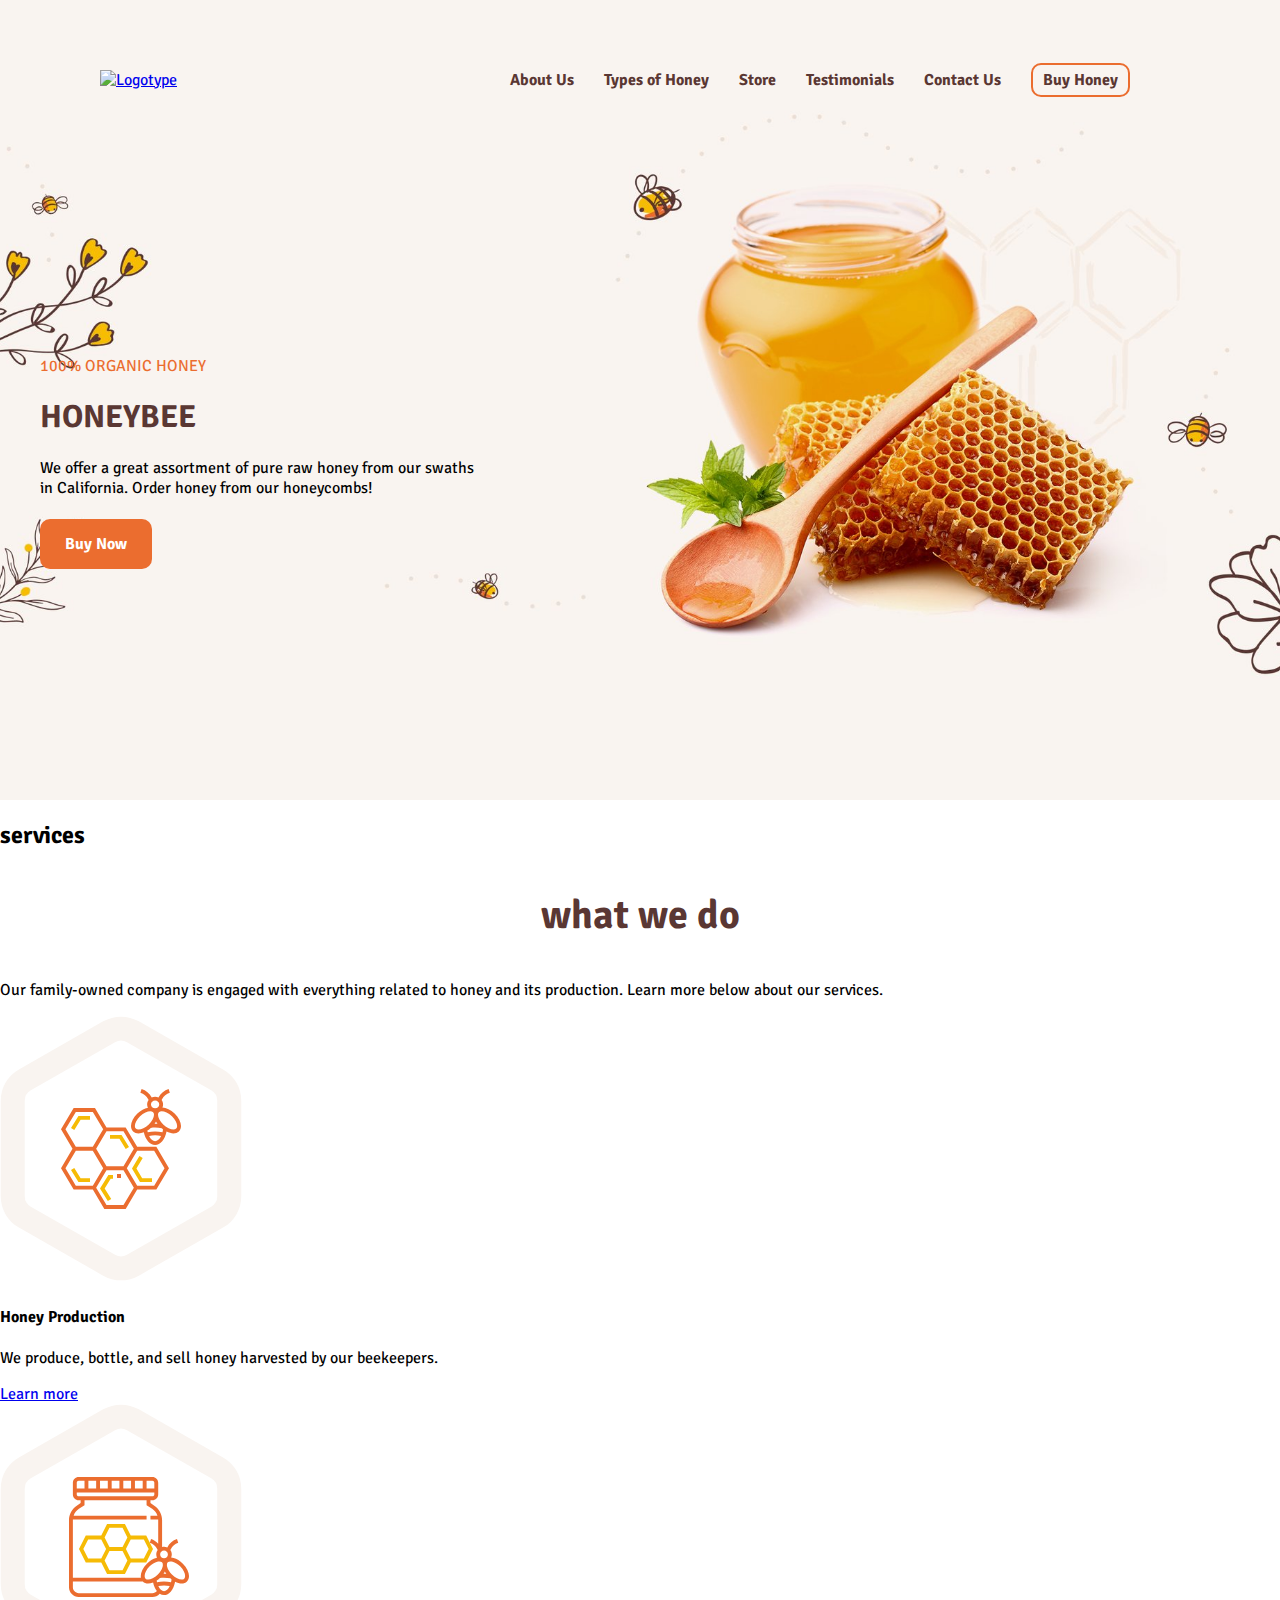
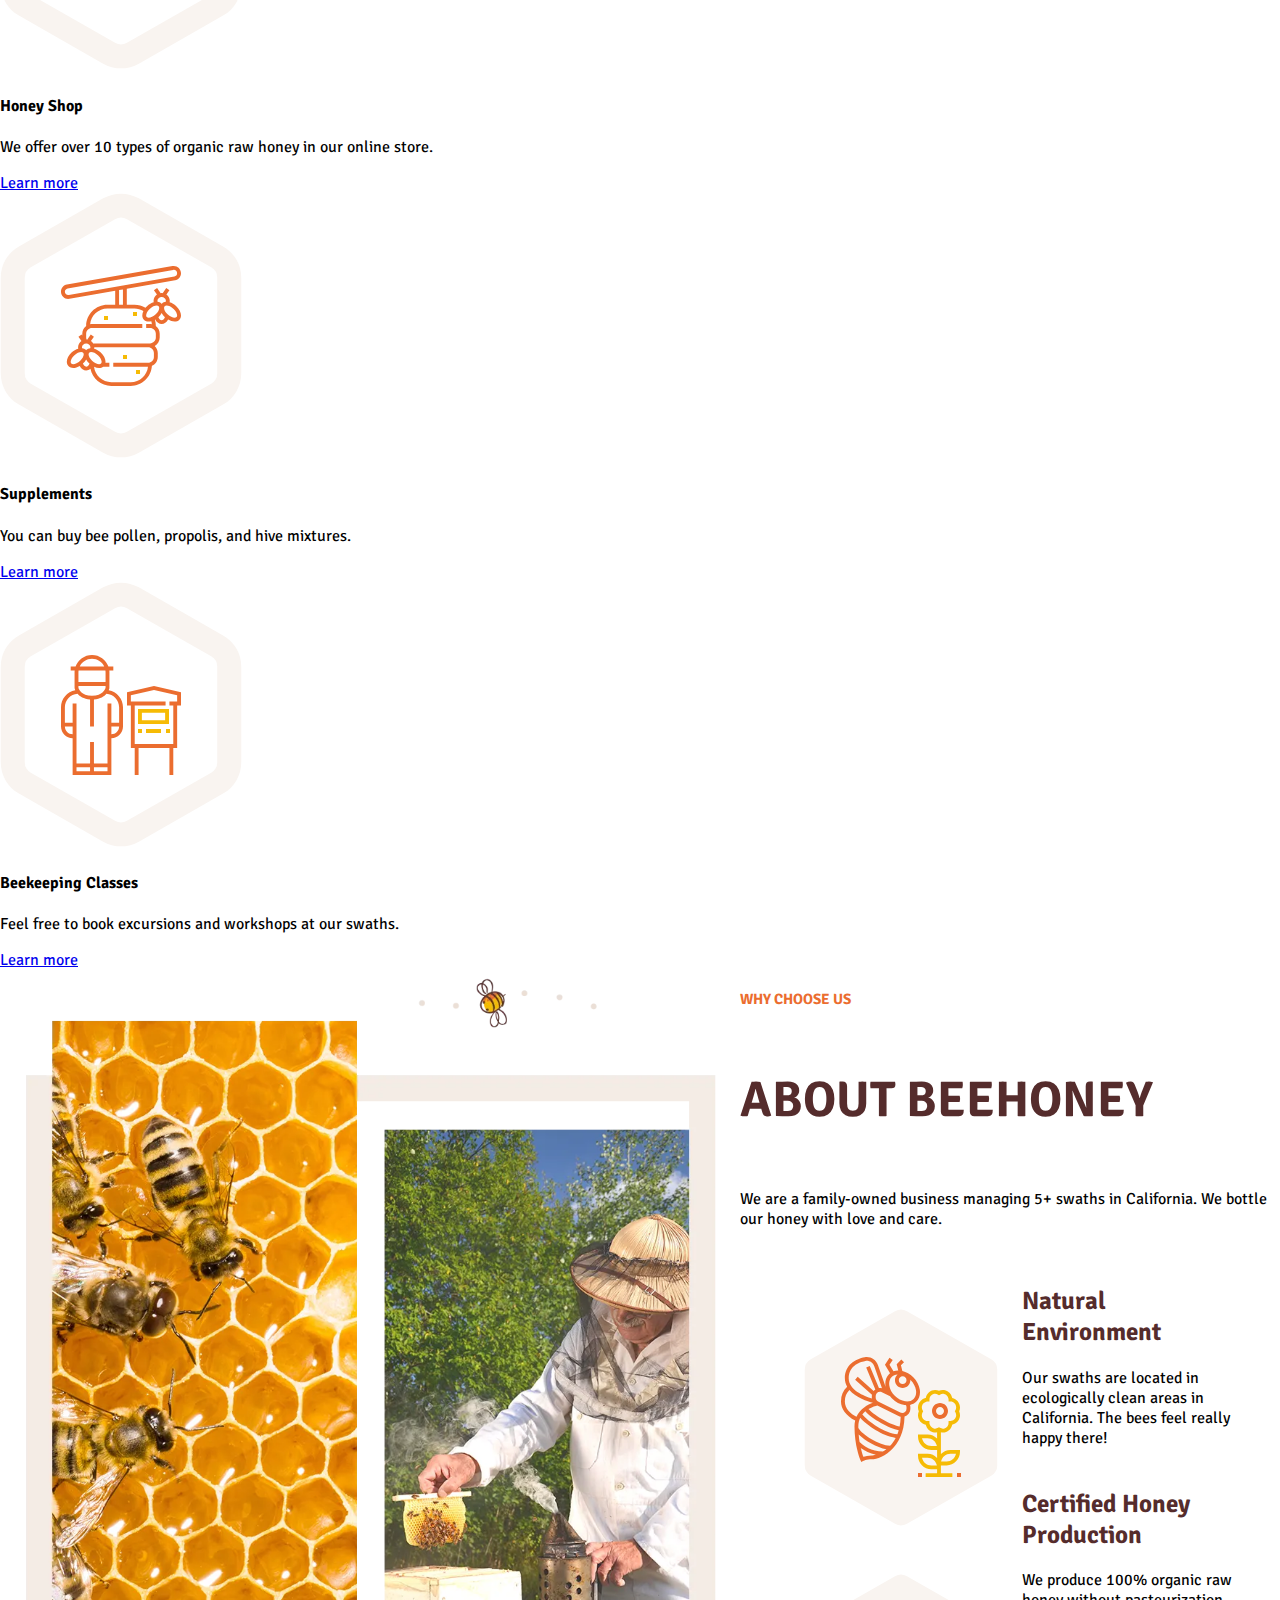
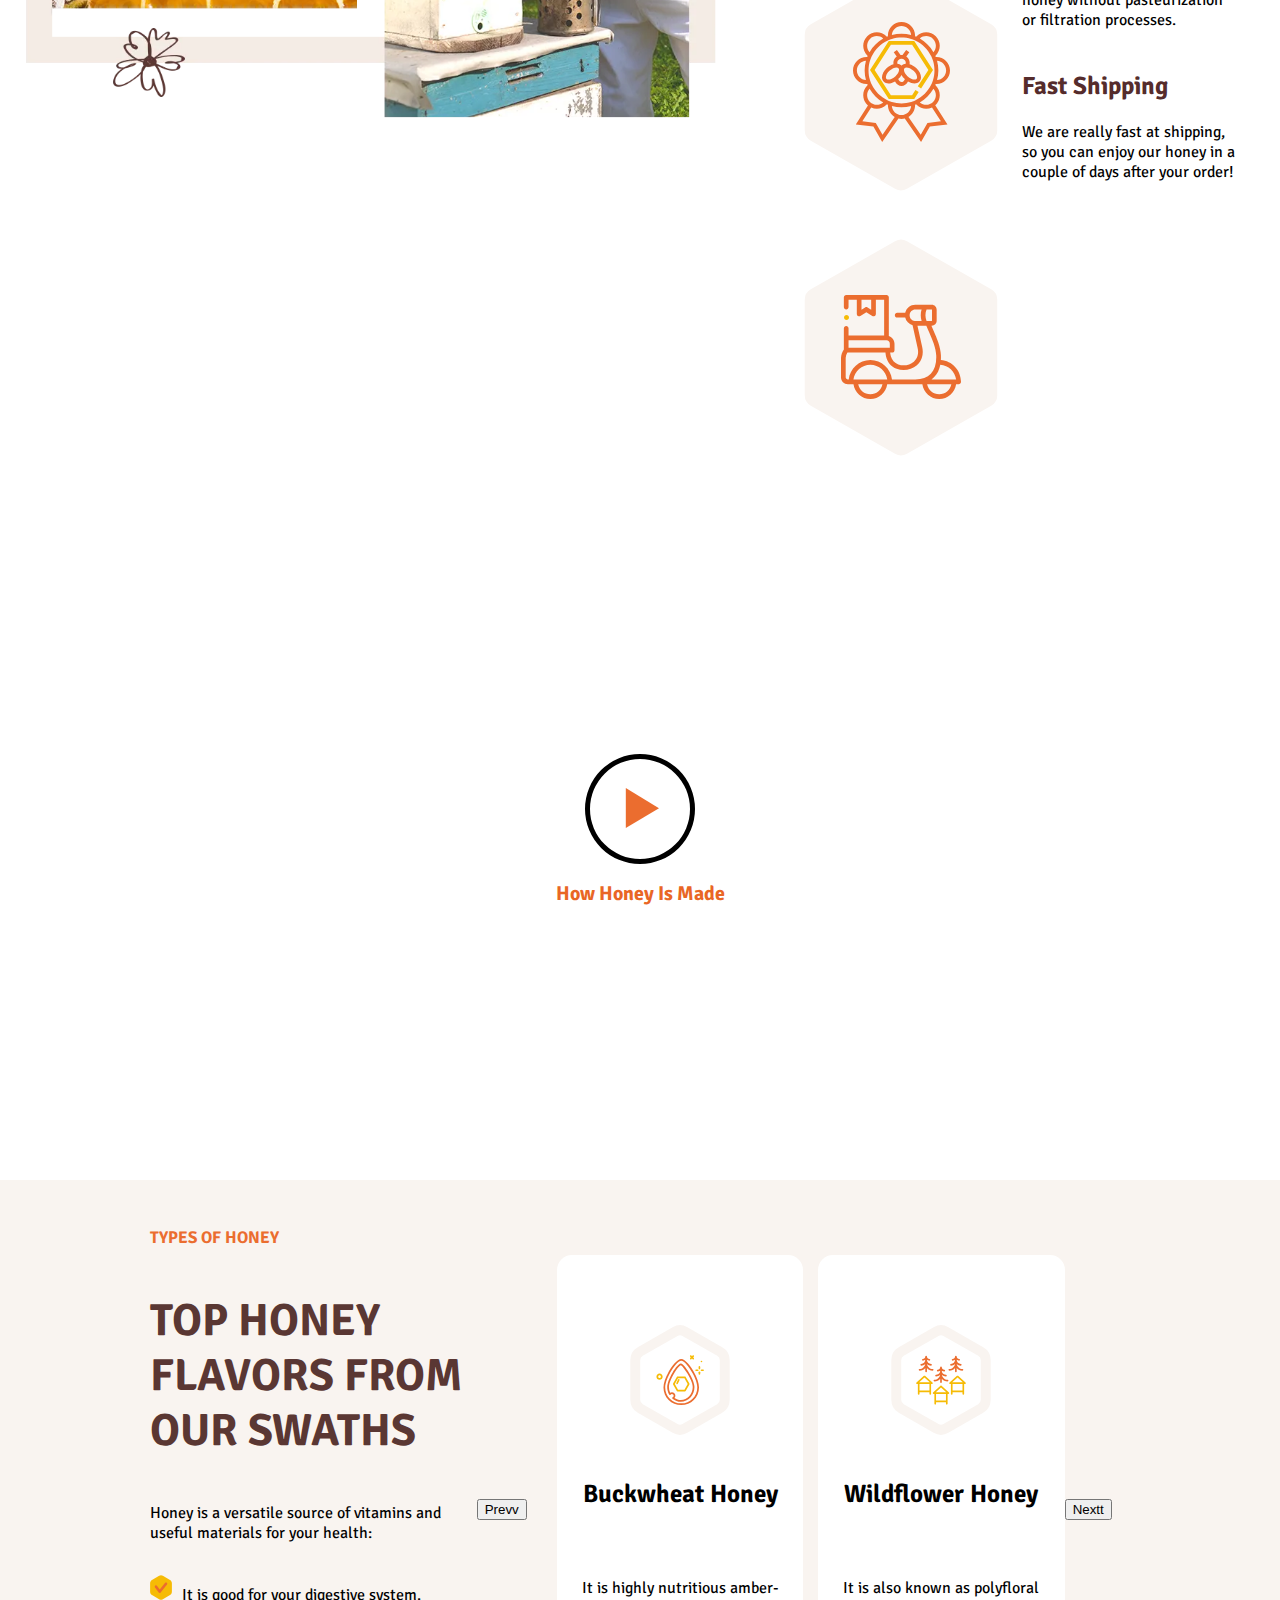
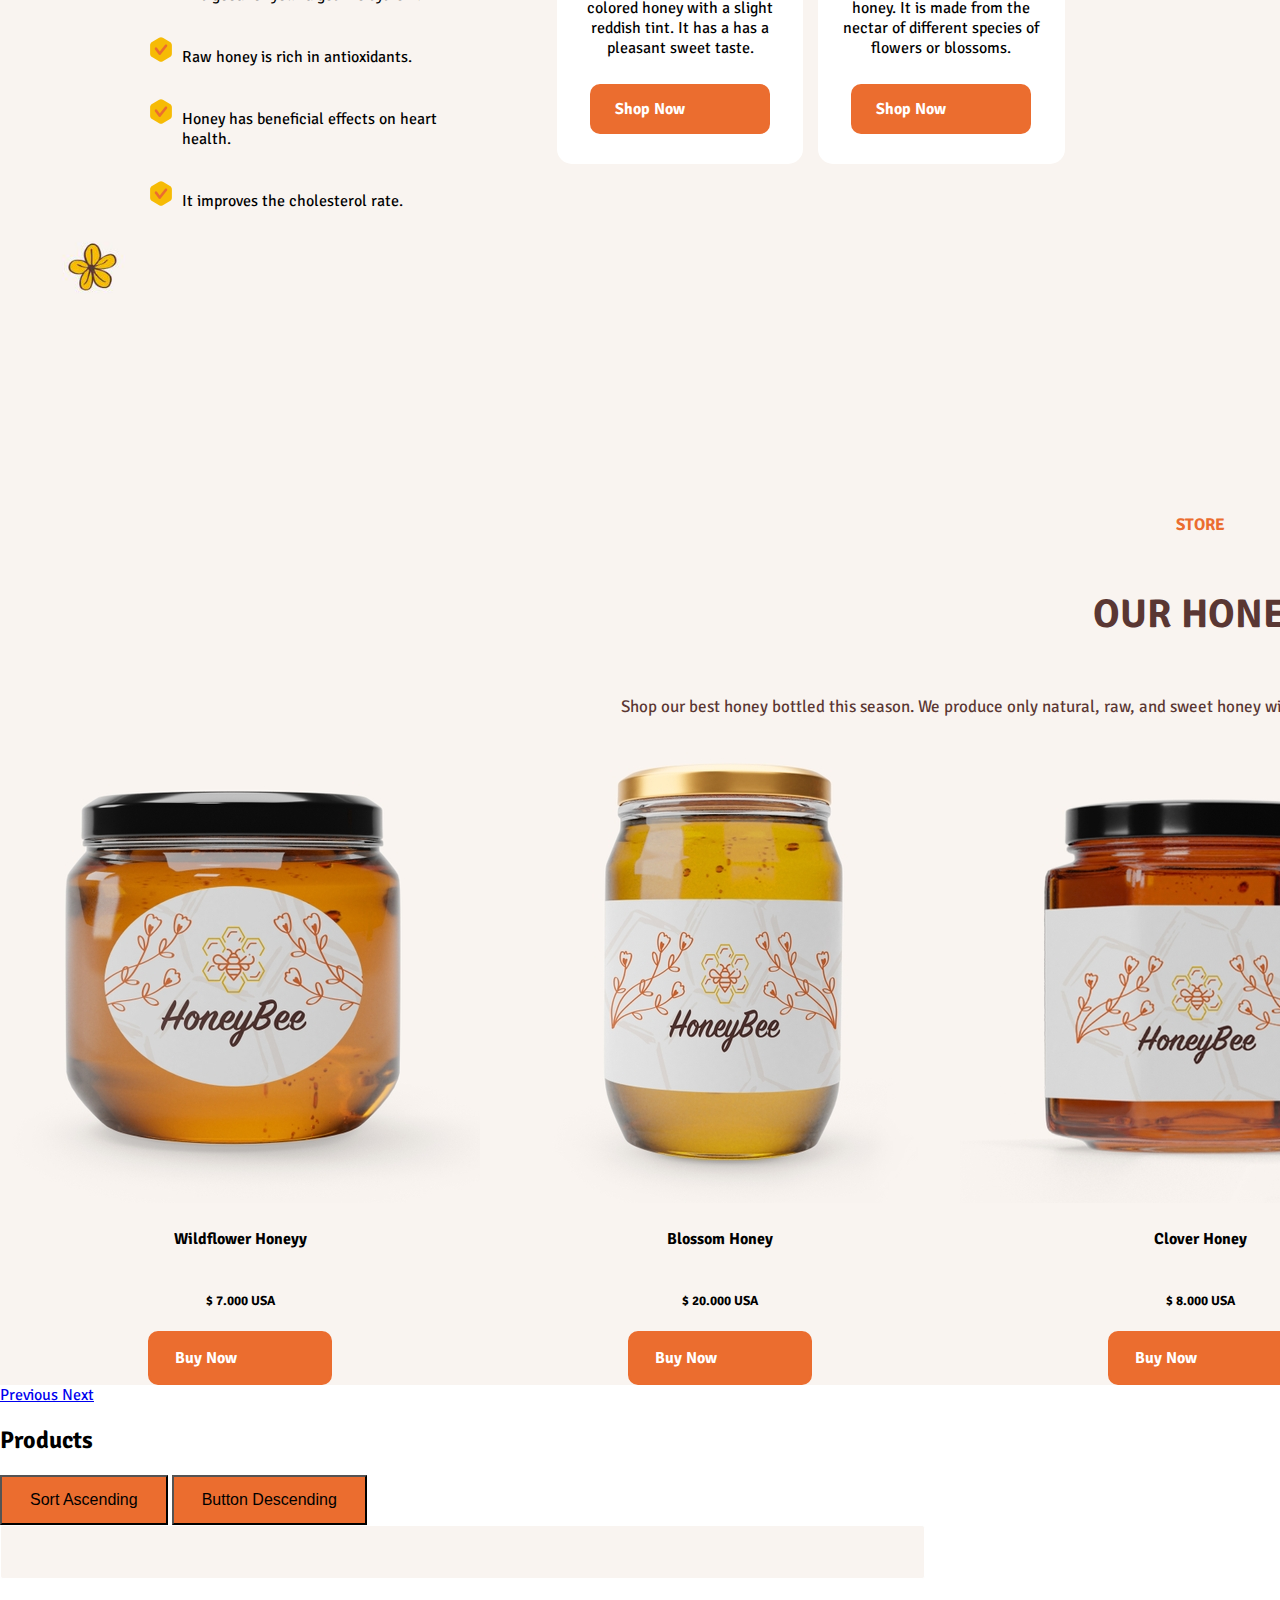
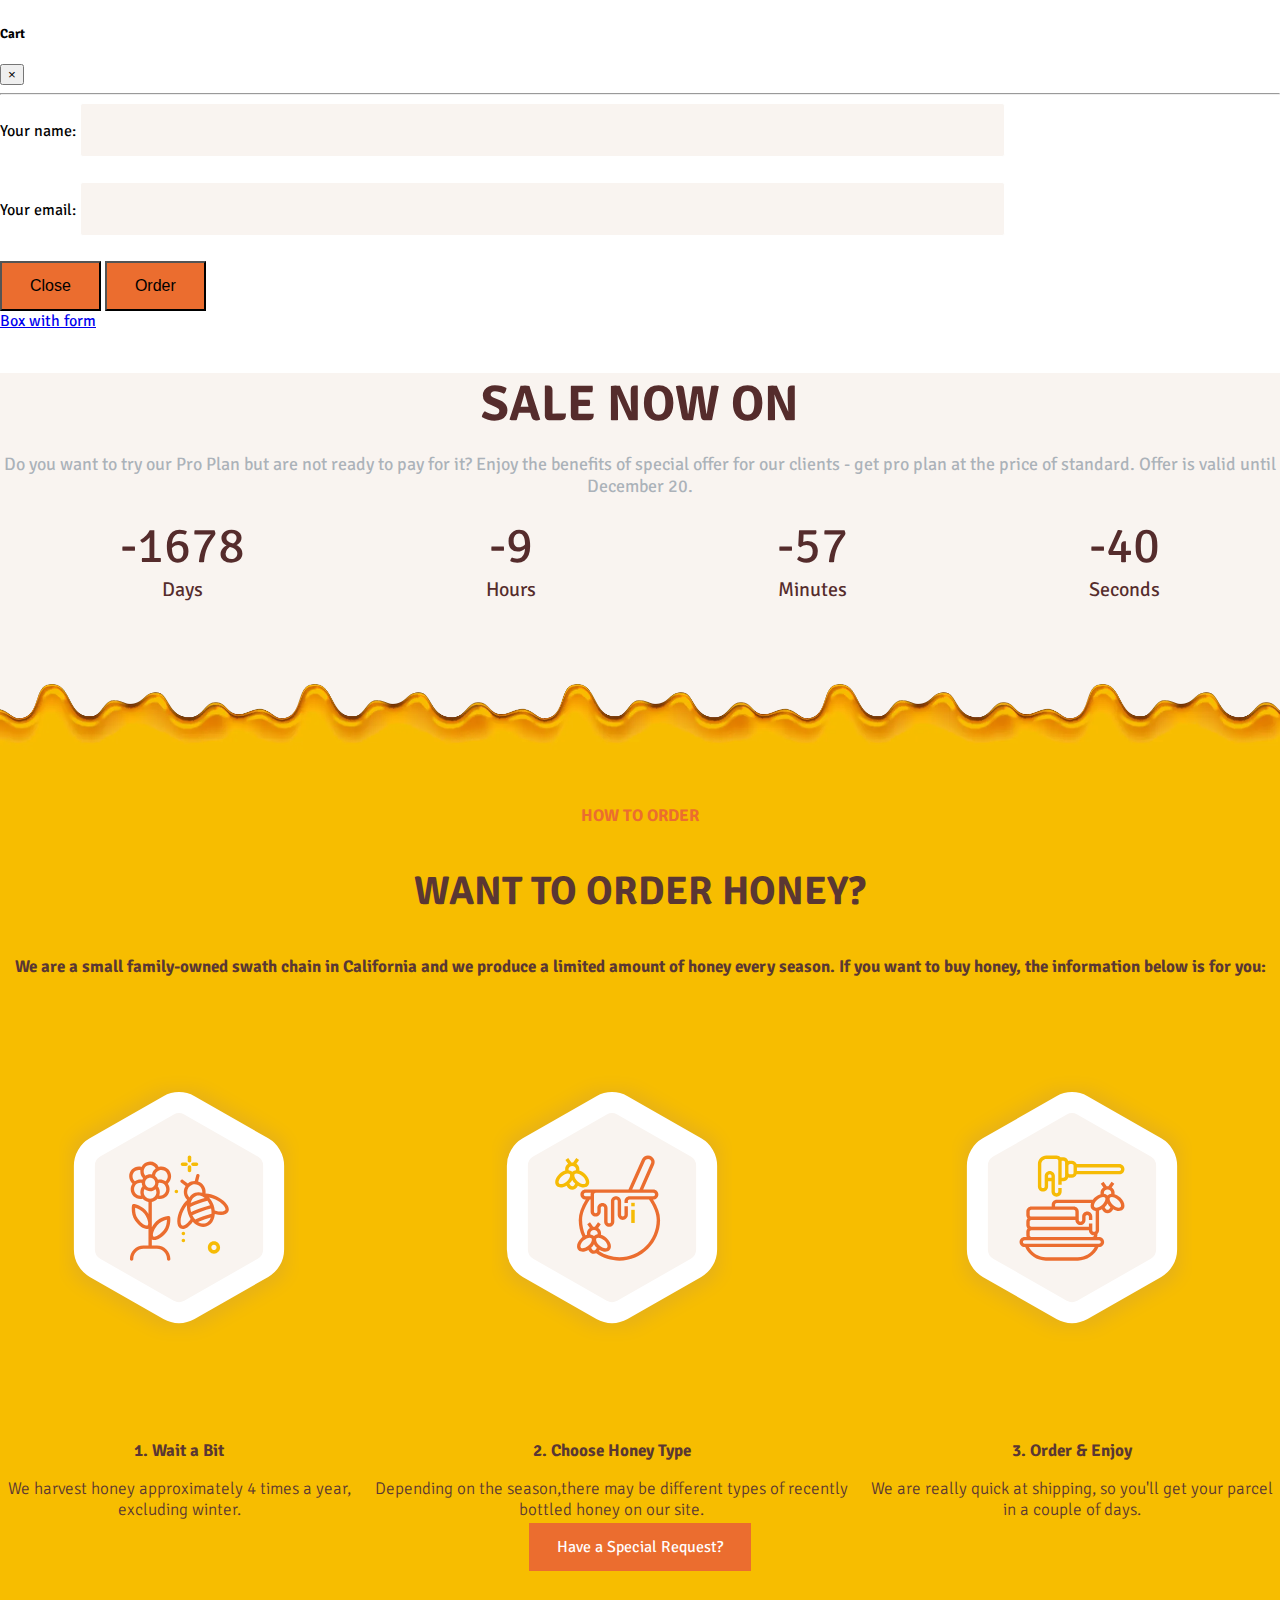
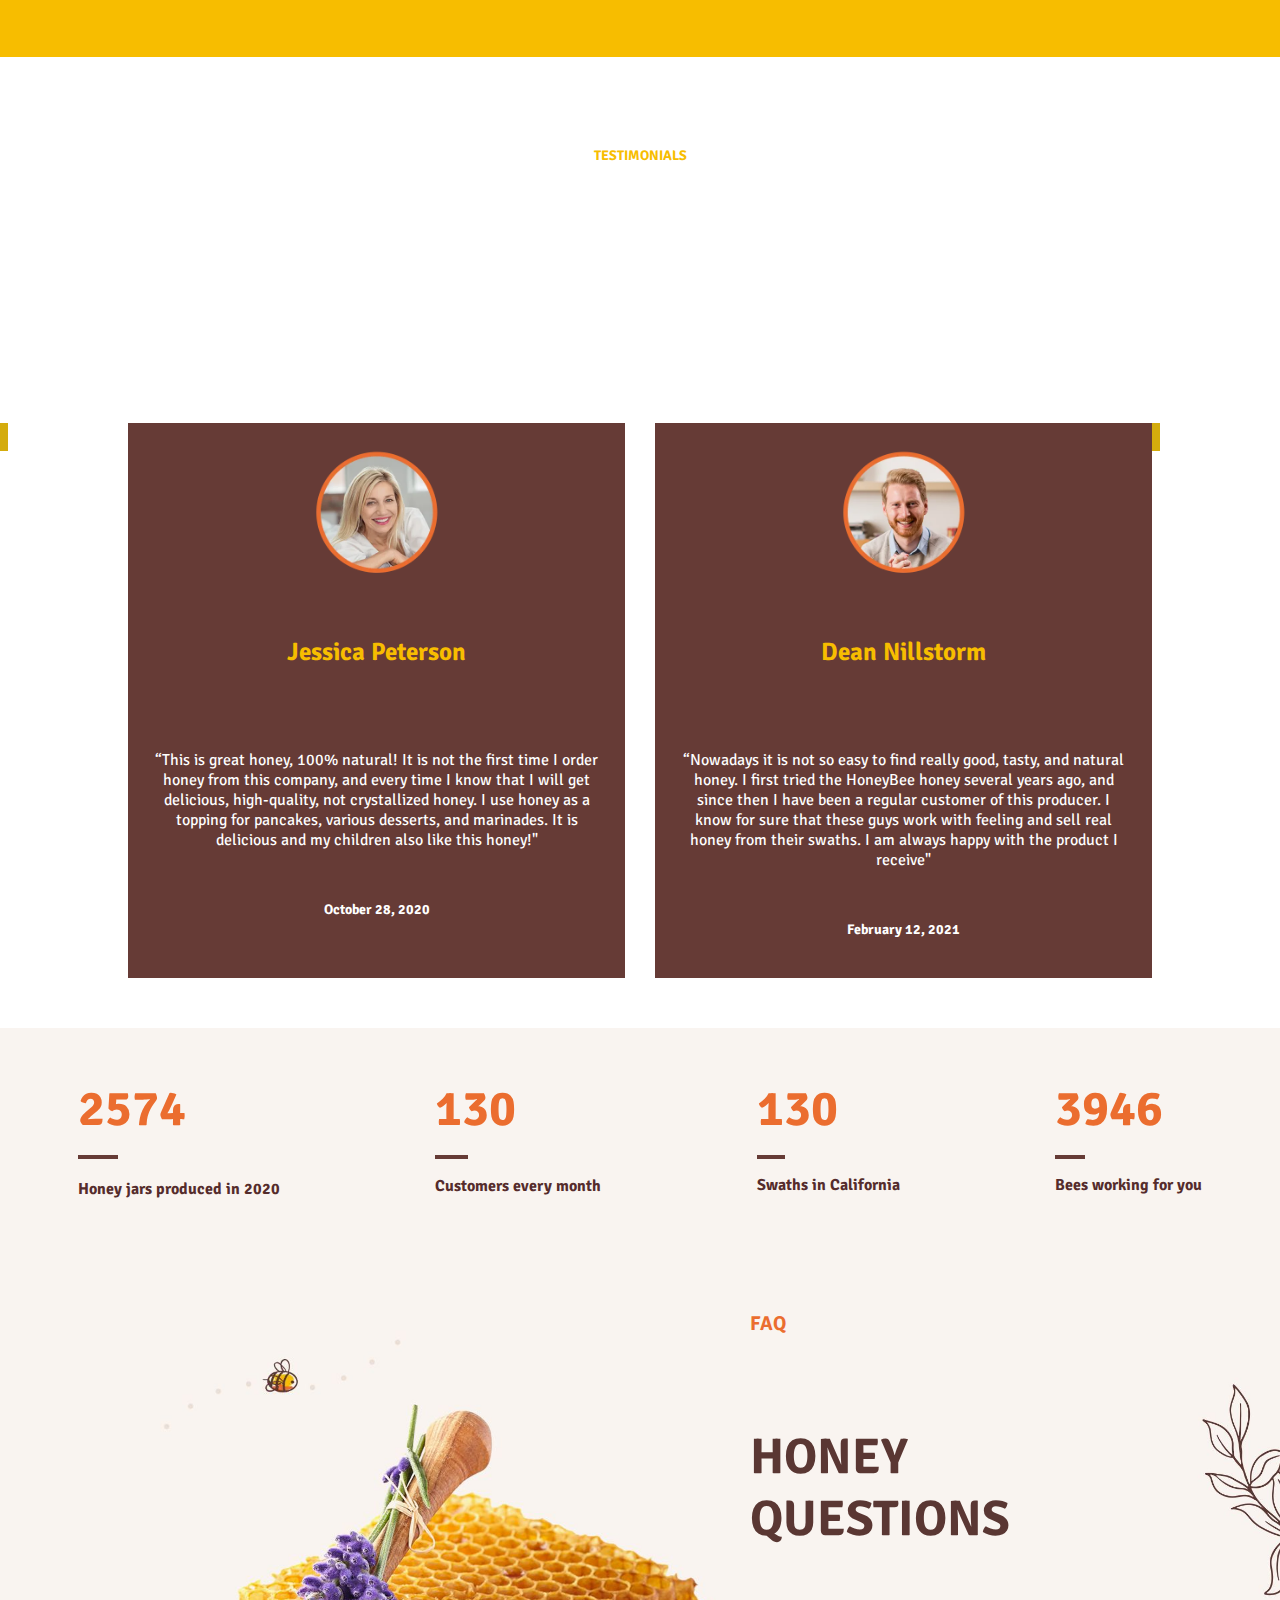
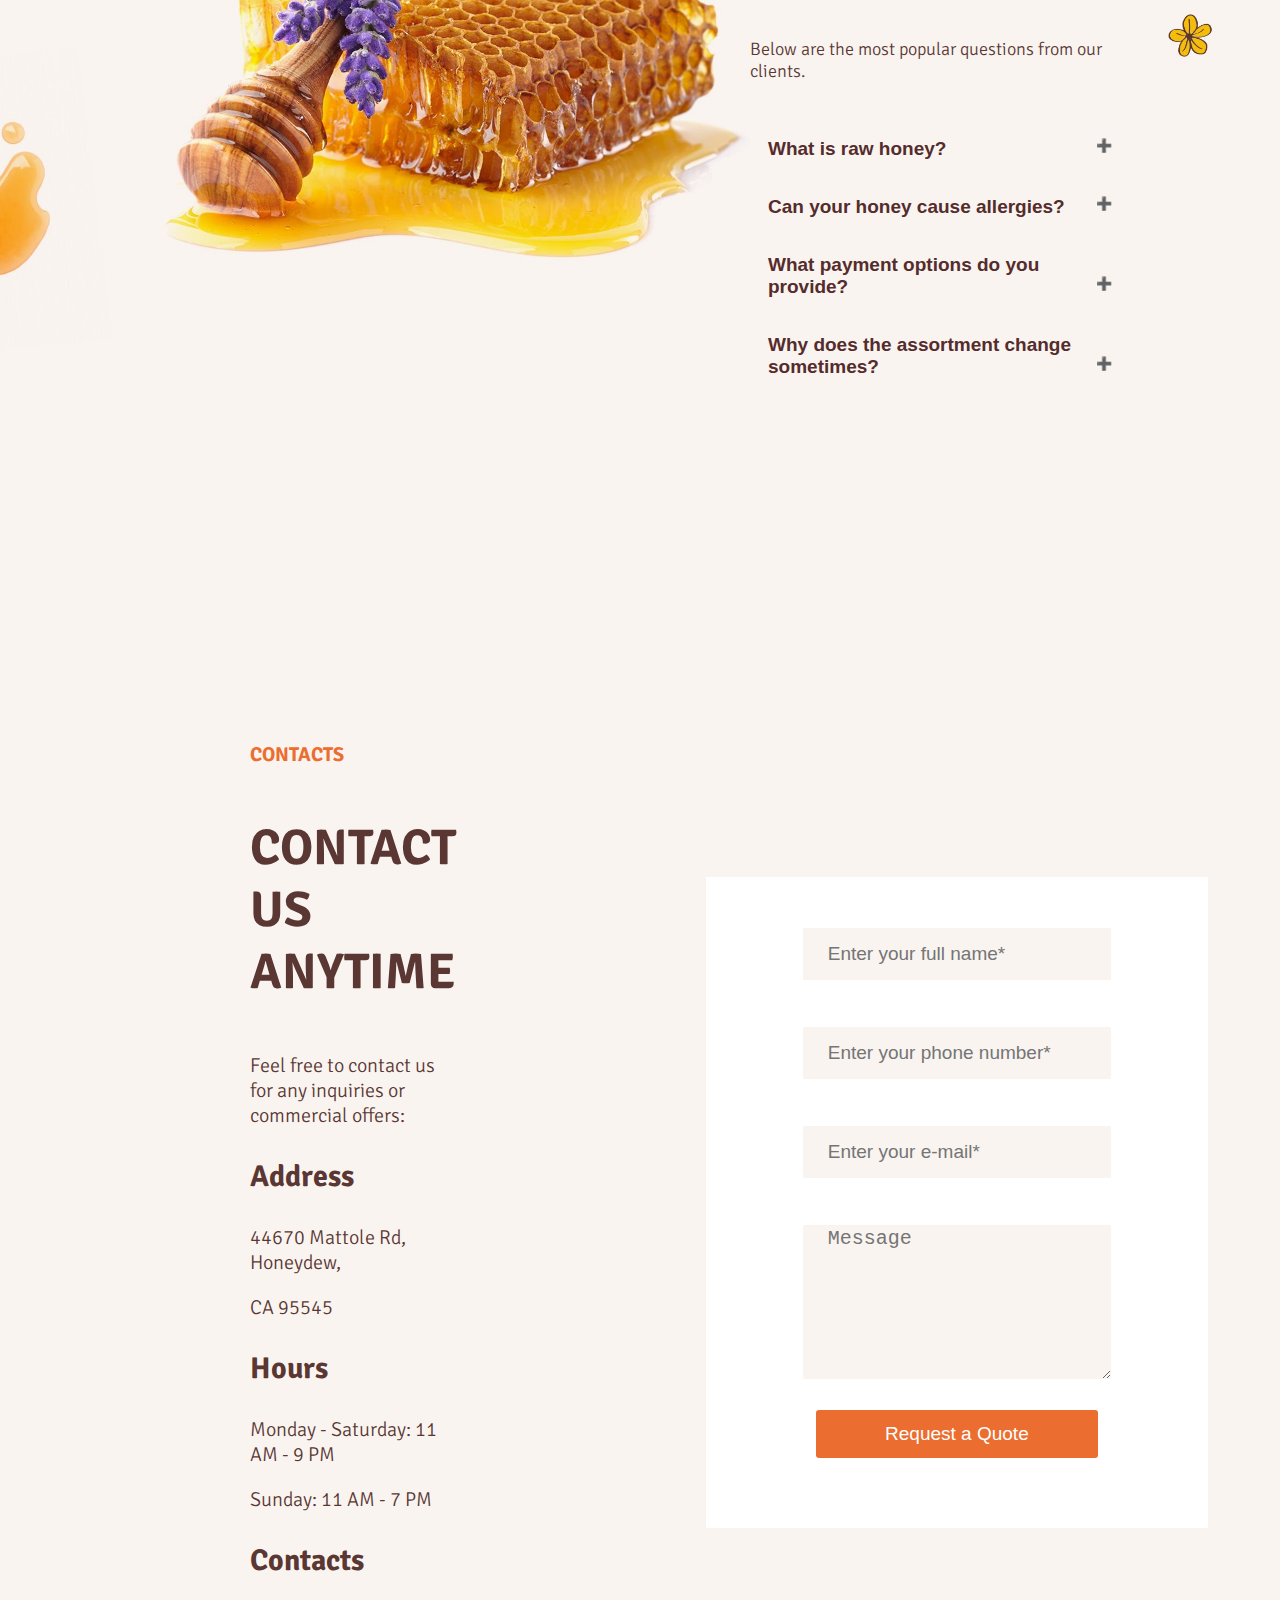
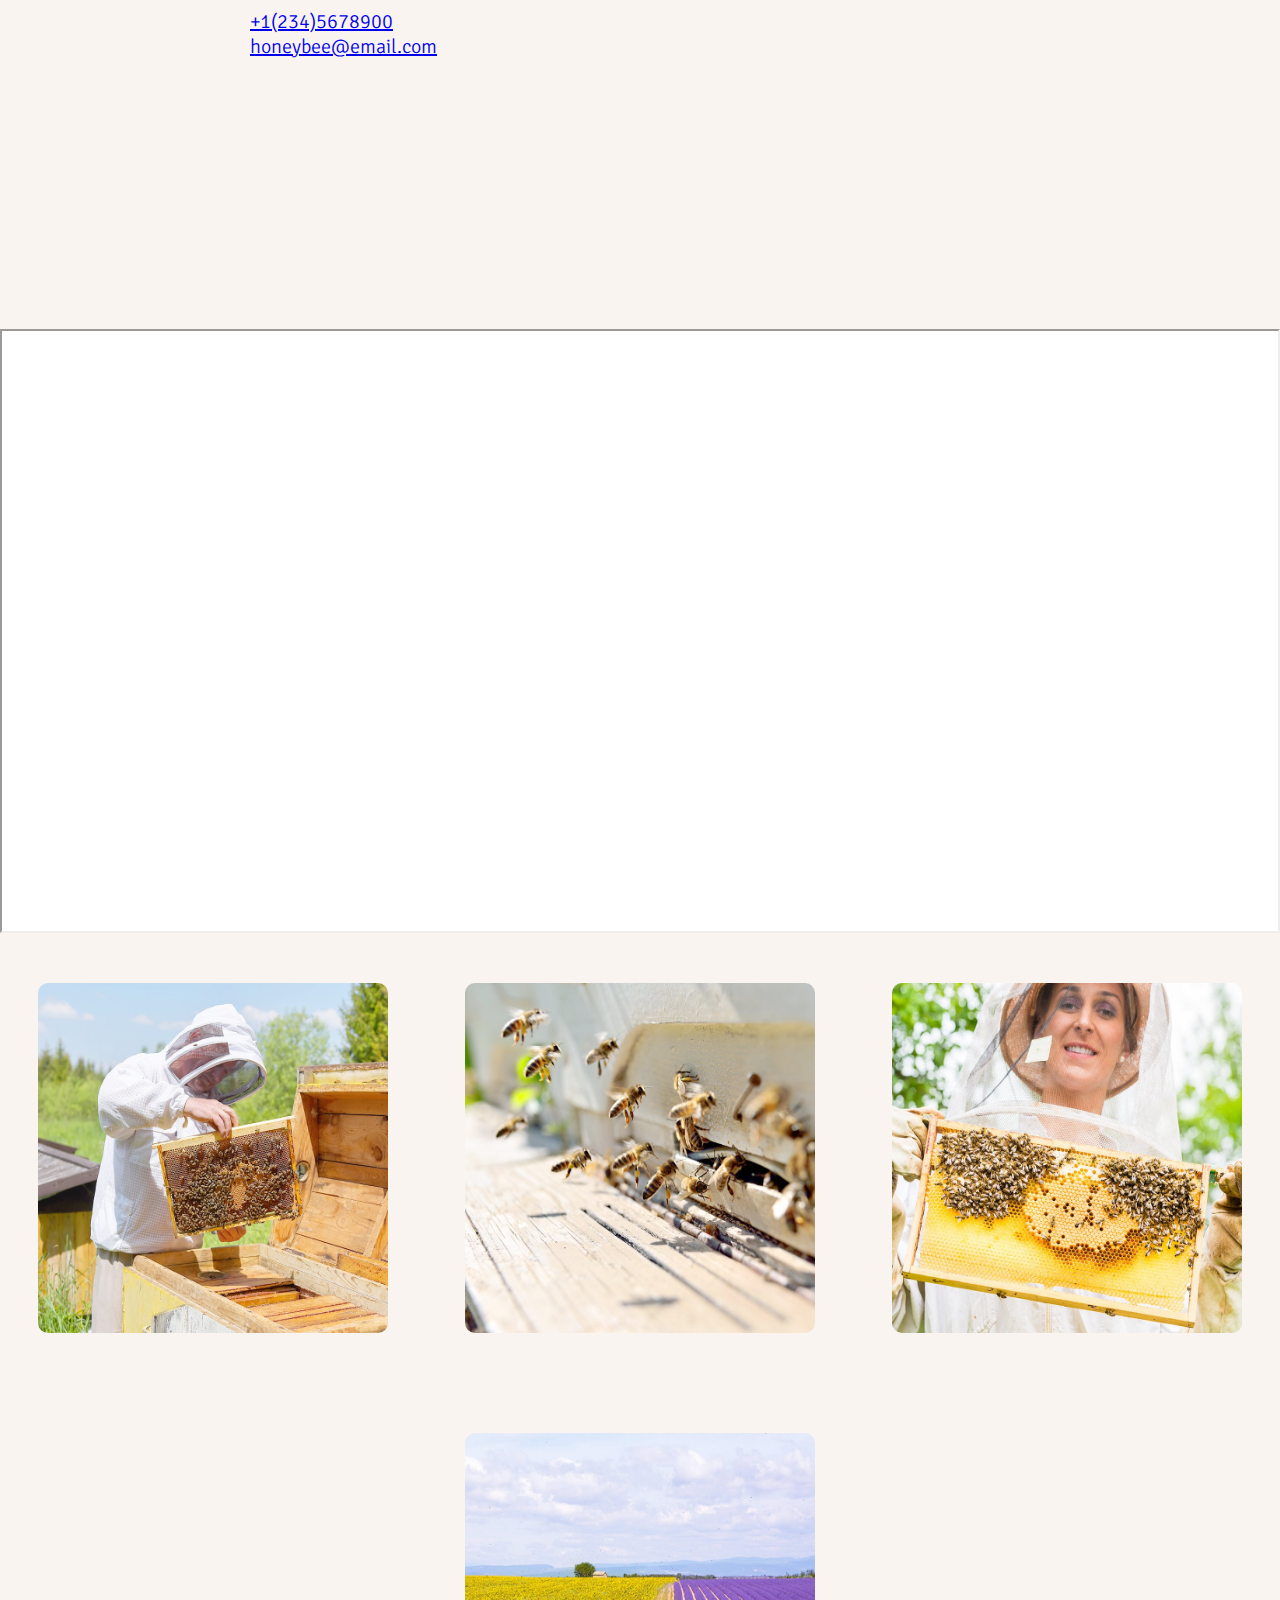
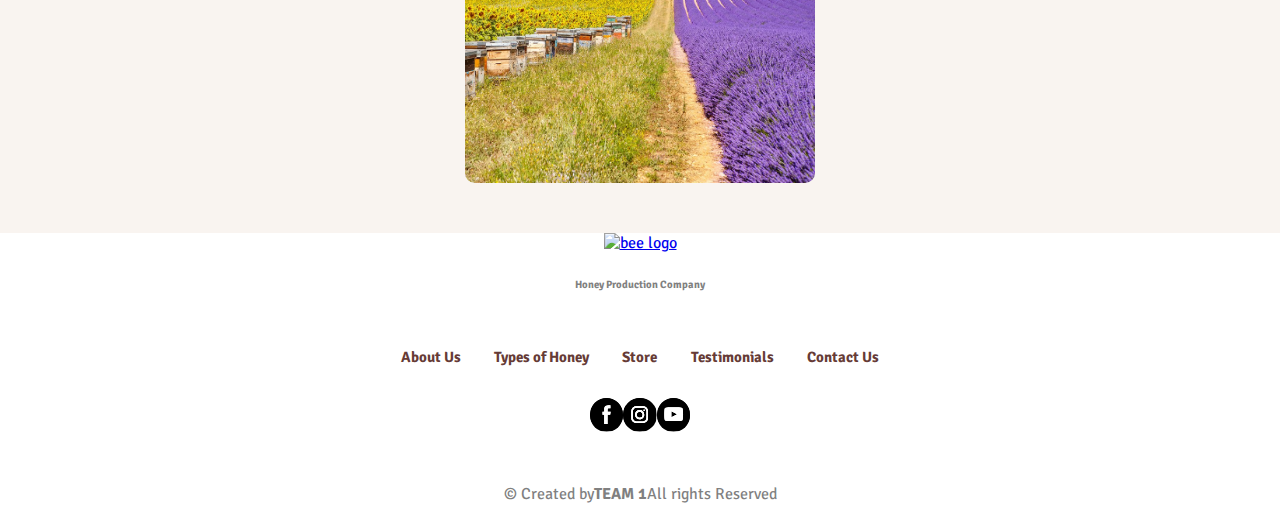
==== index.html @ cc66506f "Updated buttons in testimonials" ====
<!DOCTYPE html>
<html lang="en">
<head>
    <meta charset="UTF-8">
    <meta http-equiv="X-UA-Compatible" content="IE=edge">
    <meta name="viewport" content="width=device-width, initial-scale=1.0">
    <title>HoneyBee</title>
    <link rel="shortcut icon" href="img/bee-icon.png" type="image/x-icon">
    <link href="https://cdn.jsdelivr.net/npm/bootstrap@5.0.2/dist/css/bootstrap.min.css" rel="stylesheet" integrity="sha384-EVSTQN3/azprG1Anm3QDgpJLIm9Nao0Yz1ztcQTwFspd3yD65VohhpuuCOmLASjC" crossorigin="anonymous">
    <link rel="stylesheet" href="css/index.css">
    <link rel="stylesheet" href="css/types-of-honey.css">
    <link rel="stylesheet" href="css/coroseltypes.css">
    <link rel="stylesheet" href="css/burger.css">
</head>
<body >
    <header class="banner">
        <nav class="top-nav">
            <div>
                <a class="logo" href="index.html">
                    <img src="img/logotype.svg" alt="Logotype">
                </a>
                
                <input type="checkbox" id="burger-checkbox">
                <label class="burger-icon" for="burger-checkbox">☰</label>
                
            </div>
            <div class="menu">
                <a href="#about">About Us</a>
                <a href="#honey-types">Types of Honey</a>
                <a href="#store">Store</a>
                <a href="#testimonials">Testimonials</a>
                <a href="#contacts">Contact Us</a>
                <a href="#store" class="button-outline-button">Buy Honey</a>
            </div>
        </nav>
        
        <section>
            <div  class= "honeybee-section">
                <div><p class="organictitle">100% ORGANIC HONEY</p>
                <h1 class="maintitle">HONEYBEE</h1>
                <p class="phoney" >We offer a great assortment of pure raw honey from our swaths in California. Order honey from our honeycombs!</p>
                <a href="#store" class="button">Buy Now</a>
                </div>
                <div></div>
            </div>
        </section>
    </header>
    <main>
        <section>
            <h2>services</h2>
            <p class="subtitle">what we do</p>
            <div class="bar"></div>
            <p>Our family-owned company is engaged with everything related to honey and its production. Learn more below about our services.</p>
            <div class="carousel">
                <div class="slide">
                    <img src="img/honey-production.svg" alt="honey-production">
                    <h4>Honey Production</h4>
                    <p>We produce, bottle, and sell honey harvested by our beekeepers.</p>
                    <a href="#about">Learn more</a>
                </div>
                <div class="slide">
                    <img src="img/honey-shop.svg" alt="honey-shop">
                    <h4>Honey Shop</h4>
                    <p>We offer over 10 types of organic raw honey in our online store. </p>
                    <a href="#about">Learn more</a>
                </div>
                <div class="slide">
                    <img src="img/supplements.svg" alt="supplements">
                    <h4>Supplements</h4>
                    <p>You can buy bee pollen, propolis, and hive mixtures. </p>
                    <a href="#about">Learn more</a>
                </div>
                <div class="slide">
                    <img src="img/beekeeping-classes.svg" alt="beekeeping-classes">
                    <h4>Beekeeping Classes</h4>
                    <p>Feel free to book excursions and workshops at our swaths.</p>
                    <a href="#about">Learn more</a>
                </div>
            </div>
        </section>
        <!--Why choose us + video (Chris)-->
        <section id= "about" class="whychooseussection">
            <div class="whychooseusimage">
            <img src="img/chris/honeyhiveandperson.webp" alt="Honey hive and person">
            </div>
            <div class="whychooseustext">
            <h4  class="whychooseusheader">WHY CHOOSE US</h4>
            <h2 class = "whychooseusbigheader">ABOUT BEEHONEY</h2>
            <div class="bar"></div>
            <p>We are a family-owned business managing 5+ swaths in California. We bottle our honey with love and care.</p>
            <div class="whychooseusrow">
            <div class="whychooseuscolumns">
                <img src="img/chris/ne.svg" alt="Natural Enviroment">
                <h2 class="whychooseusheaderbrown">Natural Environment</h2>
                <p>Our swaths are located in ecologically clean areas in California. The bees feel really happy there!</p>
                
            </div>
            <div class="whychooseuscolumns">
                <img src="img/chris/chp.svg" alt="certified honey production">
                <h2 class="whychooseusheaderbrown">Certified Honey Production</h2>
                <p>We produce 100% organic raw honey without pasteurization or filtration processes.</p>
                
            </div>
            <div class="whychooseuscolumns">
                <img src="img/chris/fs.svg" alt="fast shipping">
                <h2 class="whychooseusheaderbrown">Fast Shipping</h2>
                <p>We are really fast at shipping, so you can enjoy our honey in a couple of days after your order!</p>
                
            </div>
        </div>
            </div>
        </section> 
        <section class="howhoneyismade">
            <svg class="playbutton" xmlns="http://www.w3.org/2000/svg" xmlns:xlink="http://www.w3.org/1999/xlink" version="1.1" x="0px" y="0px" viewBox="0 0 100 99.999" enable-background="new 0 0 100 99.999" xml:space="preserve" style="max-width:100%" height="100%"><polygon fill="currentColor" points="35.783,69 35.783,29 69,49.143 " style=""></polygon></svg>
            <h2 class="howhoneyismadeheader">How Honey Is Made</h2>
            </iframe>
        </section>

        <!--Anya) Types of honey-->
        <section class="types">
            <div class="blocktyes">
                <div class="block-checktype">
                    <h2 id="honey-types" class="h-title-types-nav">types of honey</h2>
                    <p class="subtitle-types">TOP HONEY FLAVORS FROM OUR SWATHS </p>
                    <div class="bar"></div>
                    <p class="subtitle-types-bar-nav">Honey is a versatile source of vitamins and useful materials for your health:</p>
                
                    <div class="block-check">
                        <div class="check">
                            <img class="check-icon" src="img/img-ann/checkicon.svg" alt="checkicon">
                            <p >It is good for your digestive system.</p>
                        </div>
                        <div class="check">
                            <img class="check-icon" src="img/img-ann/checkicon.svg" alt="checkicon"> 
                            <p>Raw honey is rich in antioxidants.</p> 
                        </div>
                        <div class="check">
                            <img class="check-icon" src="img/img-ann/checkicon.svg" alt="checkicon">
                            <p>Honey has beneficial effects on heart health.</p>
                        </div>
                        <div class="check">
                            <img class="check-icon" src="img/img-ann/checkicon.svg" alt="checkicon">
                            <p>It improves the cholesterol rate.</p>
                        </div>
                    </div>
                </div>
                <div class="carousel-one">
                    <div class="block">
                        <div><button class="prevv">Prevv</button></div> 
                        <div class="slidestype"></div>
                        <div><button class="nextt">Nextt</button></div>
                    </div>
                   <!-- <div class="slide-honey">
                        <img class="img-carousel-one" src="img/img-ann/icon-clover-honey.svg" alt="icon-clover-honey">
                        <h4 class="hslide">Clover Honey</h4>
                        <p>Thick honey is produced by honeybees that collect the nectar of clover plants. Mild in taste and light in color. </p>
                        <a href="#store" class="button-outline-button">Shop Now</a>
                    </div>
                    <div class="slide-honey">
                        <img class="img-carousel-one" src="img/img-ann/icon-buckwheat-honey.svg" alt="icon-buckwheat-honey">
                        <h4>Buckwheat Honey</h4>
                        <p>It is highly nutritious amber-colored honey with a slight reddish tint. It has a has a pleasant sweet taste. </p>
                        <a href="#store" class="button-outline-button">Shop Now</a>
                    </div>
                    <div class="slide-honey">
                        <img class="img-carousel-one" src="img/img-ann/icon-wildflower-honey.svg" alt="icon-wildflower-honey">
                        <h4>Wildflower Honey</h4>
                        <p>It is also known as polyfloral honey. It is made from the nectar of different species of flowers or blossoms. </p>
                        <a href="#store" class="button-outline-button">Shop Now</a>
                    </div>
                    <div class="slide-honey">
                        <img class="img-carousel-one"  src="img/img-ann/icon-blossom-honey.svg" alt="icon-blossom-hone">
                        <h4>Citrus Blossom Honey</h4>
                        <p>This honey is sweet and relatively thick, a perfect match for your tea or toast. It is the best association with California! </p>
                        <a href="#store" class="button-outline-button">Shop Now</a>
                    </div>-->
                   
                </div>

            </div>

        </section>
        <!--Anya) Store-->
        <section class="store-honey">
            <h2 id="store" class="h-title-types">store</h2>
            <p class="subtitle">OUR HONEY </p>
            <div class="bar"></div>
            <p class="subtitle-types-bar">Shop our best honey bottled this season. We produce only natural, raw, and sweet honey without any impurities or additives. If you want to buy honey, hurry up!</p>

            <div class="carousel-two conteiner">
                <div class="current-slide d-block mx-auto"></div>
                <img src="" alt ="carouselimg ">  
                <h4></h4>
                <h5></h5>
                <button></button>
                <button class="bnext">Next</button>
                <button class="bprev">Prev</button>
               <!-- <div class="slide-shop">
                    <a href="wildflower-honey.html" target="_blank">
                    <img class="img-carousel-two" src="img/types-of-honey/wildflower-honey.jpg" alt="wildflower-honey"/></a>
                    <h4>Wildflower Honeyy</h4>
                    <h5>$7,00USD </h5>
                    <a href="#store" class="button-outline-button">Buy Now</a>
                </div>
                <div class="slide-shop">
                    <img class="img-carousel-two" src="img/types-of-honey/blossom-honey.jpg" alt="blossom-honey">
                    <h4>Blossom Honey</h4>
                    <h5>$20,00USD </h5>
                    <a href="#store" class="button-outline-button">Buy Now</a>
                </div>
                <div class="slide-shop">
                    <img class="img-carousel-two" src="img/types-of-honey/clover-honey.jpg" alt="clover-honey">
                    <h4>Clover Honey</h4>
                    <h5>$8,00USD </h5>
                    <a href="#store" class="button-outline-button">Buy Now</a>
                </div>
                <div class="slide-shop">
                    <img class="img-carousel-two" src="img/types-of-honey/buckwheat-honey.jpg" alt="buckwheat-honey">
                    <h4>Buckwheat Honey</h4>
                    <h5>$10,00USD </h5>
                    <a href="#store" class="button-outline-button">Buy Now</a>
                </div>
                <div class="slide-shop">
                    <img class="img-carousel-two" src="img/types-of-honey/citrus-blossom-honey.jpg" alt="citrus-blossom-honey">
                    <h4>Citrus Blossom Honey</h4>
                    <h5>$15,00USD </h5>
                    <a href="#store" class="button-outline-button">Buy Now</a>
                </div>  -->             
            </div>
        </section>

        <!-- Section shop on line-->

        <main class="container">
            <div class="jumbotron">
                
                <div id="carouselOffers" class="carousel slide" data-bs-ride="carousel">
                  <div class="carousel-inner">

                    <!-- Todo: Dynamically add items here --> 
                  </div>
                  <a class="carousel-control-prev" href="#carouselOffers" role="button" data-bs-slide="prev">
                    <span class="carousel-control-prev-icon" aria-hidden="true"></span>
                    <span class="sr-only">Previous</span>
                  </a>
                  <a class="carousel-control-next" href="#carouselOffers" role="button" data-bs-slide="next">
                    <span class="carousel-control-next-icon" aria-hidden="true"></span>
                    <span class="sr-only">Next</span>
                  </a>
                </div>
            </div>
    
            </div>
            <section>
                <h2 id="products">Products</h2>
                <button class="sort-asc btn">Sort Ascending</button>
                <button class="sort-desc btn">Button Descending</button>
                <input type="text" class="search">
                <div class="row products-container">
                   <!--Products are dynamically generated here-->
                </div>
            </section>
        </main>
    
    
    
        
        <!-- Modal Cart -->
        <div class="modal fade" id="modal-cart" tabindex="-1" role="dialog" aria-labelledby="cartLabel" aria-hidden="true">
          <div class="modal-dialog" role="document">
            <div class="modal-content">
              <div class="modal-header">
                <h5 class="modal-title" id="cartLabel">Cart</h5>
                <button type="button" class="close" data-bs-dismiss="modal" aria-label="Close">
                  <span aria-hidden="true">&times;</span>
                </button>
              </div>
              <div class="modal-body">
                <div class="cart-product-list-container"></div>
                <hr>
                <div class="container">
                  <form class="form-contacts">
                    <div class="form-group row">
                      <label for="client-name" class="col-4 col-form-label">Your name:</label>
                      <input class="form-control col-8" type="text" id="client-name" required>
                    </div>
                    <div class="form-group row">
                      <label for="client-email" class="col-4 col-form-label">Your email:</label>
                      <input class="form-control col-8" type="email" id="client-email" required>
                    </div>
                  </form>
                </div>
              </div>
              <div class="modal-footer">
                <button type="button" class="btn btn-secondary close-btn" data-bs-dismiss="modal">Close</button>
                <button class="btn btn-primary order">Order</button>
              </div>
            </div>
          </div>
        </div>
    

        <!-- Section shop online-->






        <div>
            <a href="buy-now.html">Box with form </a>
        </div>

        <!--Maksym -->
        <!--sale countdown-->

        <nav class="sale-container">
            <div class="sale-text">
              <h2 class="sale-h">SALE NOW ON</h2>
              <p class="sale-p">Do you want to try our Pro Plan but are not ready to pay for it? Enjoy the benefits of special offer for our clients - get pro plan at the price of standard. Offer is valid until December 20.</p>
            </div>
            <div class="sale-numbers">
                <div class="statistics-element-one">
                <div class="sale-number" id="countdown-one"></div>
                <div class="sale-word">Days</div>
                </div>
                <div class="statistics-element-two">
                <div class="sale-number" id="countdown-two"></div> 
                <div class="sale-word">Hours</div>
                </div>
                <div class="statistics-element-three">
                <div class="sale-number" id="countdown-three"></div>
                <div class="sale-word">Minutes</div>
                </div>
                <div class="statistics-element-four">
                <div class="sale-number" id="countdown-four"></div>                 
                <div class="sale-word">Seconds</div>
                </div>              
            </div>     
        </nav>

        <!--Yulia -->
        <!--How to order-->
        <img class="honey-img" src="img/how-to-order/honey.webp" alt="honey">
        <section class="order-container">
            <div class="order-first-div">
                <h2 class="order-text">HOW TO ORDER</h2>
                <p class="order-subtitle">WANT TO ORDER HONEY?</p> 
                <div class="bar"></div>
                <p class="order-text-top-p">We are a small family-owned swath chain in California and we produce a limited amount of honey every season. If you want to buy honey, the information below is for you:</p>   
            </div>
            <div class="order2">
                <div class="reason1">
                 <img class="bee-with-flower" src="img/how-to-order/bee-with-flower.svg" alt="bee with flower">
                 <h3 class="order-text-h3">1. Wait a Bit </h3>
                 <p class="order-text-p">We harvest honey approximately 4 times a year, excluding winter.</p>
                </div>
                <div class="reason2">
                  <img class="bees-with-a-bowl-of-honey" src="img/how-to-order/bees-with-a-bowl-of-honey.svg" alt="bees with a bowl of honey"> 
                  <h3 class="order-text-h3">2. Choose Honey Type</h3>
                  <p class="order-text-p">Depending on the season,there may be different types of recently bottled honey on our site.<br></p>
                </div>
                <div class="reason3">
                  <img class="bee-with-a-bowl-of-honey" src="img/how-to-order/bee-with-a-bowl-of-honey.svg" alt="bee with a bowl of honey">
                  <h3 class="order-text-h3">3. Order & Enjoy</h3>
                  <p class="order-text-p">We are really quick at shipping, so you'll get your parcel in a couple of days.</p>
                </div>
            </div>
            <div class="order-button">
             <a href="#contacts" class="btn request">Have a Special Request?</a>
            </div> 
        </section>

        <!--Maksym -->
        <!--testimonials-->
        
        <nav class="testimonials-container">
          <div class="testimonials-text">
          <h2 id="testimonials" class="testimonials-h2" id="testimonials">TESTIMONIALS</h2>
	      <h3 class="testimonials-h3">WHAT OUR CLIENTS SAY</h3>
                <p class="testimonials-paragraph">
                    We are glad that our honey is to our clients' liking. Your reviews and warm words of appreciation make us better! 
                </p>
          </div>
          <div class="testimonials-block">
                <div><span class="arrow-left btn-primary prev"></span></div>
                <div class="slides"></div>
                <div><span class="arrow-right btn-primary next"></span></div>
         </div>       
        </nav>

         <!--Maksym -->
         <!--numbers-->

            <div class="statistics-flex">
                <div class="statistics-element-one">
                    <h3 class="statistics-header">2574</h3>
                    <div class="stat-line"></div>
                    <p class="statistics-paragraph">Honey jars produced in 2020</p>
                 </div>
                
                <div class="statistics-element-two">
                    <h3 class="statistics-header">130</h3>
                    <div class="stat-line"></div>
                    <p class="statistics-paragraph">Customers every month</p>
                </div>
                
                <div class="statistics-element-three">
                    <h3 class="statistics-header">130</h3>
                    <div class="stat-line"></div>
                    <p class="statistics-paragraph">Swaths in California</p>
                 </div>
                
                <div class="statistics-element-four"> 
                    <h3 class="statistics-header">3946</h3>
                    <div class="stat-line"></div>
                    <p class="statistics-paragraph">Bees working for you</p>
                </div>
            </div>

        <!--Yulia -->
        <!--FAQ-->
        <section>
            <div class="faq-section">
                <div> 
                    <img class="faq-img" src="img/faq/honey-in-honeycombs.jpeg" alt="honey in honeycombs"> 
                </div>
                <div>
                    <h2 class="faq-h2">FAQ</h2>
                    <br>
                    <p class="faq-p1">HONEY QUESTIONS</p>
                    <br>
                    <p class="faq-p2">Below are the most popular questions from our clients.</p>
                    <br>
                    <button class="accordion">What is raw honey?</button>
                    <div class="panel">
                     <p class="accordion-text">Raw honey is honey as it is in the beehive. Raw honey is made by extracting honey from the honeycombs and separating it from impurities. It doesn't contain any hidden sugars and is not pasteurized or processed.</p>
                    </div>
                    <button class="accordion">Can your honey cause allergies?</button>
                    <div class="panel">
                     <p class="accordion-text">We sell pure organic honey but it can cause allergies, indeed. Typical symptoms are the same as common pollen allergy symptoms: runny nose, sneezing, and swelling.</p>
                    </div>
                    <button class="accordion">What payment options do you provide?</button>
                    <div class="panel">
                     <p class="accordion-text">We accept Visa and MasterCard cards issued by any American bank. You can also use PayPal.</p>
                    </div>
                    <button class="accordion">Why does the assortment change sometimes?</button>
                    <div class="panel">
                     <p class="accordion-text">We bottle honey 3-4 times per year, according to the harvest seasons. Our capabilities are limited to around 3000 jars a year. Therefore, depending on the season, there may be different honey in our assortment, and some products may be temporarily unavailable.</p>
                    </div>
                </div> 
            </div> 
        </section>

        <!--Yulia -->
        <!--Contacts-->
        <section class="contacts-us">
            <div class="contacts-info">
                <h2 id="contacts" class="contacts-h2">CONTACTS</h2>
                <p class="contacts-subtitle">CONTACT US ANYTIME</p>
                <p class="contacts-top-p">Feel free to contact us for any inquiries or commercial offers:</p>
                <h3 class="contacts-h3">Address</h3> 
                <p class="contacts-p">44670 Mattole Rd, Honeydew,</p> 
                <p class="contacts-p">CA 95545</p>
                <h3 class="contacts-h3">Hours</h3>
                <p class="contacts-p">Monday - Saturday: 11 AM - 9 PM</p> 
                <p class="contacts-p">Sunday: 11 AM - 7 PM</p>
                <h3 class="contacts-h3">Contacts</h3>
                <p class="contacts-p"><a href="tel:+1(234)5678900">+1(234)5678900</a>
                   <br>
                   <a href="mailto:honeybee@email.com">honeybee@email.com</a>
                </p>
            </div>
            <div class="contacts-form">
                <form>
                    <div class="quote-input">
                     <input class="contacts-input-text" type="text" placeholder="Enter your full name*" required
                        name="full-name">
                    </div>
                    <br>
                    <div class="quote-input">
                     <input class="contacts-input-text" type="tel" name="phone-number" placeholder="Enter your phone number*" required>
                    </div>
                     <br>
                    <div class="quote-input">
                     <input class="contacts-input-text" type="email" name="email" placeholder="Enter your e-mail*" required>
                    </div>
                    <br>
                    <div class="quote-input">
                     <textarea class="quote-message" name="message" cols="30" rows="10" placeholder="Message"></textarea>
                    </div>
                    <br>
                    <input class="quote-submit" type="submit" value="Request a Quote">
                </form>
            </div>
        </section>

        <!--Anya Added map, Maksym added few changes-->
        <section class="map-container">
        <!--    <h3>Map</h3>-->
            <iframe class="map-contacts" src="https://www.google.com/maps/embed?pb=!1m18!1m12!1m3!1d2483.1684520186363!2d-0.13732388422991937!3d51.51012547963559!2m3!1f0!2f0!3f0!3m2!1i1024!2i768!4f13.1!3m3!1m2!1s0x487604d406b1705d%3A0x2529647066c289d9!2zMjYgUmVnZW50IFN0LCBMb25kb24sINCS0LXQu9C40LrQvtCx0YDQuNGC0LDQvdGW0Y8!5e0!3m2!1suk!2sit!4v1625660801072!5m2!1suk!2sit" allowfullscreen="" loading="lazy"></iframe>
        </section>
     
       <!--Yulia -->
       <!--Gallery--> 
       <div>
            <p class="gallery">
             <img class="gallery-img" src="img/gallery/man-with-bees.jpg" alt="man with bees">
             <img class="gallery-img" src="img/gallery/bees.jpg" alt="bees">
             <img class="gallery-img" src="img/gallery/woman-with-honeycombs.jpg" alt="woman with honeycombs">   
             <img class="gallery-img" src="img/gallery/fields-with-bees.jpg" alt="fields with bees">  
            </p>
        </div>
    </main>

    <!--added footer(Chris)-->
    <footer class="footercontainer">
        <div class=footer>
            <div>
            <a href="index.html">
            <img src="https://res2.weblium.site/res/60a4daed05e9ab0021e47c55/60a598d86b355600215451a2" alt="bee logo">
            </a>
            </div>
    <h6 class="footerheader">Honey Production Company</h6>
    <nav>
        <div class="footermenu">
            <a href="#about">About Us</a>
            <a href="#honey-types">Types of Honey</a>
            <a href="#store">Store</a>
            <a href="#testimonials">Testimonials</a>
            <a href="#contacts">Contact Us</a>
        </div>
        
        <div class=footersocial>
            <a href="facebook.com">
                <a style="width:38px;height:38px;color:#eb6d2f" rel="noopener noreferrer" target="_blank" href="https://facebook.com/" class="social-icons__icon_1W1"><svg class="si60e0925212eaa40021d4f4405ceab08fcbb349b29f33c5b67aeaa4371625330266172 svgIcon_1J7 filled_Qbi" viewBox="0 0 32 32" style="border-radius:50%"><path class="outer_bDW" d="M32 0H0V32H32V0ZM16.9133 25H13.6383V16.0044H12V13.1936H13.6383V10.9374H13.6443C13.7014 8.9864 14.3604 7.129 17.5674 7.0126V7H19.6171V9.8108H17.9447C17.3379 9.8108 16.9133 10.5002 16.9133 11.1568V13.1936H19.8561L19.3702 16.0044H16.9133V25Z"></path><path d="M16,31 C24.2842712,31 31,24.2842712 31,16 C31,7.71572875 24.2842712,1 16,1 C7.71572875,1 1,7.71572875 1,16 C1,24.2842712 7.71572875,31 16,31 Z M16,32 C7.163444,32 0,24.836556 0,16 C0,7.163444 7.163444,0 16,0 C24.836556,0 32,7.163444 32,16 C32,24.836556 24.836556,32 16,32 Z" class="border_2yy"></path><path class="logo_2gS" d="M13.6383 25H16.9133V16.0044H19.3702L19.8561 13.1936H16.9133V11.1568C16.9133 10.5002 17.3379 9.8108 17.9447 9.8108H19.6171V7H17.5674V7.0126C14.3604 7.129 13.7014 8.9864 13.6443 10.9374H13.6383V13.1936H12V16.0044H13.6383V25Z" style="color:#ffffff;fill:#ffffff"></path></svg></a>
            </a>
            <a href="instagram.com">
                <a style="width:38px;height:38px;color:#eb6d2f" rel="noopener noreferrer" target="_blank" href="https://instagram.com/" class="social-icons__icon_1W1"><svg class="si60e0925212eaa40021d4f4405ceab08fcbb349b29f33c5b67aeaa4371625330266172 svgIcon_1J7 filled_Qbi" viewBox="0 0 32 32" style="border-radius:50%"><g><path class="outer_bDW" d="M0,0 L32,0 L32,32 L0,32 L0,0 Z M12.7045454,8 C10.1221593,8 8,10.1193185 8,12.7045454 L8,19.2954545 C8,21.8778407 10.1193185,24 12.7045454,24 L19.2954545,24 C21.8778407,24 24,21.8806822 24,19.2954545 L24,12.7045454 C24,10.1221593 21.8806822,8 19.2954545,8 L12.7045454,8 Z M12.7045454,9.45454545 L19.2954545,9.45454545 C21.0937498,9.45454545 22.5454545,10.9062502 22.5454545,12.7045454 L22.5454545,19.2954545 C22.5454545,21.0937498 21.0937498,22.5454545 19.2954545,22.5454545 L12.7045454,22.5454545 C10.9062502,22.5454545 9.45454545,21.0937498 9.45454545,19.2954545 L9.45454545,12.7045454 C9.45454545,10.9062502 10.9062502,9.45454545 12.7045454,9.45454545 Z M20.2954545,11.0454545 C19.9289774,11.0454545 19.6363636,11.3380684 19.6363636,11.7045454 C19.6363636,12.0710225 19.9289774,12.3636364 20.2954545,12.3636364 C20.6619316,12.3636364 20.9545454,12.0710225 20.9545454,11.7045454 C20.9545454,11.3380684 20.6619316,11.0454545 20.2954545,11.0454545 Z M16,11.6363636 C13.599432,11.6363636 11.6363636,13.599432 11.6363636,16 C11.6363636,18.400568 13.599432,20.3636364 16,20.3636364 C18.400568,20.3636364 20.3636364,18.400568 20.3636364,16 C20.3636364,13.599432 18.400568,11.6363636 16,11.6363636 Z M16,13.0909091 C17.6164771,13.0909091 18.9090909,14.3835229 18.9090909,16 C18.9090909,17.6164771 17.6164771,18.9090909 16,18.9090909 C14.3835229,18.9090909 13.0909091,17.6164771 13.0909091,16 C13.0909091,14.3835229 14.3835229,13.0909091 16,13.0909091 Z"></path><path class="insta-mask-hover_2Yt" style="fill:url(#si60e0925212eaa40021d4f4405ceab08fcbb349b29f33c5b67aeaa4371625330266172instagramhover)" d="M0,0 L32,0 L32,32 L0,32 L0,0 Z M12.7045454,8 C10.1221593,8 8,10.1193185 8,12.7045454 L8,19.2954545 C8,21.8778407 10.1193185,24 12.7045454,24 L19.2954545,24 C21.8778407,24 24,21.8806822 24,19.2954545 L24,12.7045454 C24,10.1221593 21.8806822,8 19.2954545,8 L12.7045454,8 Z M12.7045454,9.45454545 L19.2954545,9.45454545 C21.0937498,9.45454545 22.5454545,10.9062502 22.5454545,12.7045454 L22.5454545,19.2954545 C22.5454545,21.0937498 21.0937498,22.5454545 19.2954545,22.5454545 L12.7045454,22.5454545 C10.9062502,22.5454545 9.45454545,21.0937498 9.45454545,19.2954545 L9.45454545,12.7045454 C9.45454545,10.9062502 10.9062502,9.45454545 12.7045454,9.45454545 Z M20.2954545,11.0454545 C19.9289774,11.0454545 19.6363636,11.3380684 19.6363636,11.7045454 C19.6363636,12.0710225 19.9289774,12.3636364 20.2954545,12.3636364 C20.6619316,12.3636364 20.9545454,12.0710225 20.9545454,11.7045454 C20.9545454,11.3380684 20.6619316,11.0454545 20.2954545,11.0454545 Z M16,11.6363636 C13.599432,11.6363636 11.6363636,13.599432 11.6363636,16 C11.6363636,18.400568 13.599432,20.3636364 16,20.3636364 C18.400568,20.3636364 20.3636364,18.400568 20.3636364,16 C20.3636364,13.599432 18.400568,11.6363636 16,11.6363636 Z M16,13.0909091 C17.6164771,13.0909091 18.9090909,14.3835229 18.9090909,16 C18.9090909,17.6164771 17.6164771,18.9090909 16,18.9090909 C14.3835229,18.9090909 13.0909091,17.6164771 13.0909091,16 C13.0909091,14.3835229 14.3835229,13.0909091 16,13.0909091 Z"></path></g><path d="M16,31 C24.2842712,31 31,24.2842712 31,16 C31,7.71572875 24.2842712,1 16,1 C7.71572875,1 1,7.71572875 1,16 C1,24.2842712 7.71572875,31 16,31 Z M16,32 C7.163444,32 0,24.836556 0,16 C0,7.163444 7.163444,0 16,0 C24.836556,0 32,7.163444 32,16 C32,24.836556 24.836556,32 16,32 Z" class="border_2yy"></path><g><path class="logo_2gS" style="fill:#ffffff;color:#ffffff" d="M12.7045454,8 C10.1221593,8 8,10.1193185 8,12.7045454 L8,19.2954545 C8,21.8778407 10.1193185,24 12.7045454,24 L19.2954545,24 C21.8778407,24 24,21.8806822 24,19.2954545 L24,12.7045454 C24,10.1221593 21.8806822,8 19.2954545,8 L12.7045454,8 Z M12.7045454,9.45454545 L19.2954545,9.45454545 C21.0937498,9.45454545 22.5454545,10.9062502 22.5454545,12.7045454 L22.5454545,19.2954545 C22.5454545,21.0937498 21.0937498,22.5454545 19.2954545,22.5454545 L12.7045454,22.5454545 C10.9062502,22.5454545 9.45454545,21.0937498 9.45454545,19.2954545 L9.45454545,12.7045454 C9.45454545,10.9062502 10.9062502,9.45454545 12.7045454,9.45454545 Z M20.2954545,11.0454545 C19.9289774,11.0454545 19.6363636,11.3380684 19.6363636,11.7045454 C19.6363636,12.0710225 19.9289774,12.3636364 20.2954545,12.3636364 C20.6619316,12.3636364 20.9545454,12.0710225 20.9545454,11.7045454 C20.9545454,11.3380684 20.6619316,11.0454545 20.2954545,11.0454545 Z M16,11.6363636 C13.599432,11.6363636 11.6363636,13.599432 11.6363636,16 C11.6363636,18.400568 13.599432,20.3636364 16,20.3636364 C18.400568,20.3636364 20.3636364,18.400568 20.3636364,16 C20.3636364,13.599432 18.400568,11.6363636 16,11.6363636 Z M16,13.0909091 C17.6164771,13.0909091 18.9090909,14.3835229 18.9090909,16 C18.9090909,17.6164771 17.6164771,18.9090909 16,18.9090909 C14.3835229,18.9090909 13.0909091,17.6164771 13.0909091,16 C13.0909091,14.3835229 14.3835229,13.0909091 16,13.0909091 Z"></path><path class="insta-mask-logo-hover_19f" style="fill:#ffffff;color:#ffffff" d="M12.7045454,8 C10.1221593,8 8,10.1193185 8,12.7045454 L8,19.2954545 C8,21.8778407 10.1193185,24 12.7045454,24 L19.2954545,24 C21.8778407,24 24,21.8806822 24,19.2954545 L24,12.7045454 C24,10.1221593 21.8806822,8 19.2954545,8 L12.7045454,8 Z M12.7045454,9.45454545 L19.2954545,9.45454545 C21.0937498,9.45454545 22.5454545,10.9062502 22.5454545,12.7045454 L22.5454545,19.2954545 C22.5454545,21.0937498 21.0937498,22.5454545 19.2954545,22.5454545 L12.7045454,22.5454545 C10.9062502,22.5454545 9.45454545,21.0937498 9.45454545,19.2954545 L9.45454545,12.7045454 C9.45454545,10.9062502 10.9062502,9.45454545 12.7045454,9.45454545 Z M20.2954545,11.0454545 C19.9289774,11.0454545 19.6363636,11.3380684 19.6363636,11.7045454 C19.6363636,12.0710225 19.9289774,12.3636364 20.2954545,12.3636364 C20.6619316,12.3636364 20.9545454,12.0710225 20.9545454,11.7045454 C20.9545454,11.3380684 20.6619316,11.0454545 20.2954545,11.0454545 Z M16,11.6363636 C13.599432,11.6363636 11.6363636,13.599432 11.6363636,16 C11.6363636,18.400568 13.599432,20.3636364 16,20.3636364 C18.400568,20.3636364 20.3636364,18.400568 20.3636364,16 C20.3636364,13.599432 18.400568,11.6363636 16,11.6363636 Z M16,13.0909091 C17.6164771,13.0909091 18.9090909,14.3835229 18.9090909,16 C18.9090909,17.6164771 17.6164771,18.9090909 16,18.9090909 C14.3835229,18.9090909 13.0909091,17.6164771 13.0909091,16 C13.0909091,14.3835229 14.3835229,13.0909091 16,13.0909091 Z"></path></g></svg></a>
            </a>
            <a href="youtube.com">
                <a style="width:38px;height:38px;color:#eb6d2f" rel="noopener noreferrer" target="_blank" href="https://youtube.com/" class="social-icons__icon_1W1"><svg class="si60e0925212eaa40021d4f4405ceab08fcbb349b29f33c5b67aeaa4371625330266172 svgIcon_1J7 filled_Qbi" viewBox="0 0 32 32" style="border-radius:50%"><path class="outer_bDW" d="M0,0 L32,0 L32,32 L0,32 L0,0 Z M24.8319297,11.4874563 C24.6803369,10.1603684 24.3639692,9.77357894 24.1398754,9.59352174 C23.7839619,9.31343284 23.1380446,9.21340113 22.2746246,9.15338207 C20.8905163,9.06001905 18.537532,9 16,9 C13.455877,9 11.1094837,9.05335028 9.72537529,9.15338207 C8.86195533,9.21340113 8.21603808,9.31343284 7.8601245,9.59352174 C7.63603076,9.77357894 7.32625412,10.1603684 7.1680703,11.4874563 C6.94397657,13.4013973 6.94397657,17.7627818 7.1680703,19.6767227 C7.32625412,21.0038107 7.63603076,21.3906002 7.8601245,21.5706573 C8.21603808,21.8507463 8.86195533,21.950778 9.72537529,22.0107971 C11.1094837,22.1041601 13.455877,22.164179 16,22.164179 C18.544123,22.164179 20.8905163,22.1041601 22.2746246,22.0107971 C23.1380446,21.950778 23.7839619,21.8507463 24.1398754,21.5706573 C24.3639692,21.3972689 24.6737458,21.0038107 24.8319297,19.6767227 C25.0560234,17.7627818 25.0560234,13.4013973 24.8319297,11.4874563 Z M13.8249725,18.4429978 L13.8249725,12.7145125 L19.2559502,15.5754208 L13.8249725,18.4429978 Z"></path><path d="M16,31 C24.2842712,31 31,24.2842712 31,16 C31,7.71572875 24.2842712,1 16,1 C7.71572875,1 1,7.71572875 1,16 C1,24.2842712 7.71572875,31 16,31 Z M16,32 C7.163444,32 0,24.836556 0,16 C0,7.163444 7.163444,0 16,0 C24.836556,0 32,7.163444 32,16 C32,24.836556 24.836556,32 16,32 Z" class="border_2yy"></path><path class="logo_2gS" d="M24.8319297,11.4874563 C24.6803369,10.1603684 24.3639692,9.77357894 24.1398754,9.59352174 C23.7839619,9.31343284 23.1380446,9.21340113 22.2746246,9.15338207 C20.8905163,9.06001905 18.537532,9 16,9 C13.455877,9 11.1094837,9.05335028 9.72537529,9.15338207 C8.86195533,9.21340113 8.21603808,9.31343284 7.8601245,9.59352174 C7.63603076,9.77357894 7.32625412,10.1603684 7.1680703,11.4874563 C6.94397657,13.4013973 6.94397657,17.7627818 7.1680703,19.6767227 C7.32625412,21.0038107 7.63603076,21.3906002 7.8601245,21.5706573 C8.21603808,21.8507463 8.86195533,21.950778 9.72537529,22.0107971 C11.1094837,22.1041601 13.455877,22.164179 16,22.164179 C18.544123,22.164179 20.8905163,22.1041601 22.2746246,22.0107971 C23.1380446,21.950778 23.7839619,21.8507463 24.1398754,21.5706573 C24.3639692,21.3972689 24.6737458,21.0038107 24.8319297,19.6767227 C25.0560234,17.7627818 25.0560234,13.4013973 24.8319297,11.4874563 Z M13.8249725,18.4429978 L13.8249725,12.7145125 L19.2559502,15.5754208 L13.8249725,18.4429978 Z" style="color:#ffffff;fill:#ffffff"></path></svg></a>
            </a>
        </div>      
        <div class="footercreatedby">
        <p>© Created by </p>
        <p class="team1"> TEAM 1 </p>
        <p> All rights Reserved</p>
        </div>
        <p class="datetime"> <span id="datetime"></span></p>
    </nav>
    </div>
    </footer>

</body>
<script src="https://cdn.jsdelivr.net/npm/bootstrap@5.0.2/dist/js/bootstrap.bundle.min.js" integrity="sha384-MrcW6ZMFYlzcLA8Nl+NtUVF0sA7MsXsP1UyJoMp4YLEuNSfAP+JcXn/tWtIaxVXM" crossorigin="anonymous"></script>
<script src="https://cdn.jsdelivr.net/npm/bootstrap@5.0.1/dist/js/bootstrap.bundle.min.js" integrity="sha384-gtEjrD/SeCtmISkJkNUaaKMoLD0//ElJ19smozuHV6z3Iehds+3Ulb9Bn9Plx0x4" crossorigin="anonymous"></script>
<script src="https://use.fontawesome.com/releases/v5.5.0/js/all.js" integrity="sha384-GqVMZRt5Gn7tB9D9q7ONtcp4gtHIUEW/yG7h98J7IpE3kpi+srfFyyB/04OV6pG0" crossorigin="anonymous"></script>


<script src="js/alert-window.js"></script>
<script src="js/products-service.js"></script>
<script src="js/cart.js"></script>
<script src="js/product-list.js"></script>    

<script src="js/index.js"></script>
<script src="js/testimonialscarousel.js"></script>
<script src="js/store.js"></script>
<script src="js/countdown.js"></script>
<script src="js/accordion.js"></script>
<!--<script src="js/carousel.js"></script>-->
<script src="js/time.js"></script>
<script src="js/corousel_type.js"></script>


</html>
---- css/index.css ----
@import url('https://fonts.googleapis.com/css2?family=Signika+Negative:wght@300;400&display=swap');


/* Anna added */
:root {
  font-family: 'Signika Negative', sans-serif;
  margin: 0;
  padding: 0;
  --main-color:rgb(90, 55, 51);
  --hover-color: #eb6d2f;
  --background: #F9F4F0;

}
body{
  max-width: 100%;
  margin: auto;
}

.banner {
  background-image: url(../img/cover.jpg);
  background-size: cover;
  background-repeat: no-repeat;
  background-position: top;
  max-width: 100%;
  height: 800px;
}

header .logo img{
  width: 200px;
  height: auto;
}

.burger-icon {
  font-size: 2.5rem;
  align-items: left;
  cursor: pointer;
  padding-left: 150px;
}
#burger-checkbox {
  display: none;
  align-items: center;
  padding-bottom: 15px;
  height: auto;
}

header .menu {
  padding: 50px;
  display: none;
  font-weight: bold;
}

input:checked ~ .menu {
  display: block;  
} 
@media (min-width: 800px) {
.burger-icon {
    display: none;
  margin-right: 100px;}

header .menu a{
display: block;
text-decoration: none;
color: var(--main-color);
text-align: center;
margin-left: 30px;
}
.logo{
  align-items: flex-start;
}

header .menu a:hover{
color: var(--hover-color);
}
}
@media (min-width: 800px) {
  header .top-nav{
    display: flex;
      align-items: stretch;
  padding: 0px 0px;
      
  }
  header nav .menu {
    display: flex;
    flex: 1; 
    align-items: baseline;   
    justify-content: flex-end;
    padding-left: 15px;
    margin-left:20px;
  }
  }
  header .top-nav {
    display: flex;
    align-items: center;
    padding: 13px 100px;
    justify-content: space-around;
  }
  
.button-outline-button{
background-color: var(--background);
color: var(--hover-color);
text-decoration: none;
font-weight: bold;
padding: 5px 10px;
border-radius:10px;
border: 2px solid var(--hover-color);
}

header div .button-outline-button:hover {
background-color: var(--hover-color);
color: white; 
text-decoration: none;
font-weight: bold;
padding: 5px 10px;
border-radius:10px;
}


/* honney section */
.honeybee-section{
  width: 100%;
  max-width: 1200px;
  margin: 0 auto;
  padding: 0 24px;
}

/*.honeybee-section {
display: grid;
grid-template-columns: 1fr 1fr;
justify-content: center;
align-items: center;
padding: 13px 200px;
}
@media (max-width:767px){
.honeybee-section{
display: grid;
grid-template-columns: none;
grid-template-rows: 1fr 1fr;
}
}*/

.organictitle {
font-size: 16px;
color: var(--hover-color);
text-align: left;
padding-top: 180px;
}
.maintitle {
  width: 100%;
  max-width: 1000px;
  font-weight: bold;
  color: var(--main-color);
  text-transform: uppercase;
}
.phoney{
  padding-bottom: 20px;
  width: 100%;
  max-width: 450px;
}
header div .button{
background-color: var(--hover-color);
color: white; 
text-decoration: none;
font-weight: bold;
padding: 15px 25px;
border-radius:10px;  
width: 50px;
}
header div .button:hover {
background-color: rgb(248, 187, 20);
color: white;
}

/* Anna end */


.video{
  width: 560px;
  height: 315px;
  border: 0px;
}

/* Yulia start */
/* Section: 'How to order' */

.order-container{
  background-color:#f7bd00;
  padding-bottom: 100px;
}
.order-text {
  text-align: center;
  color: var(--hover-color);
  font-size: 17px;
  font-weight: bold;
  display: flex;
  align-items: center;
  flex-direction: column;
  margin: 0rem;
  justify-content: space-between;
  justify-content: space-around;
}

.order-text-h3{
  text-align: center;
  color: var(--main-color);
  font-size: 17px;
  font-weight: bold;
  display: flex;
  align-items: center;
  flex-direction: column;
  justify-content: space-between;
  justify-content: space-around;
}

.order-text-top-p {
  text-align: center;
  color: var(--main-color);
  font-size: 17px;
  font-weight: bold;
  justify-content: space-between;
  justify-content: space-around;
}

.order-text-p {
  text-align: center;
  color: var(--main-color);
  font-size: 17px;
  font-weight: bold;
  justify-content: space-between;
  justify-content: space-around;
  font-weight: lighter;
}

.order-subtitle {
  text-align: center;
  color: var(--main-color);
  font-size: 40px;
  font-weight: bold;
  display: flex;
  align-items: center;
  flex-direction: column;
  justify-content: space-between;
  justify-content: space-around;
}

.order2 {
  display: flex;
  align-items: center;
  flex-direction: column;
  background-color:#f7bd00;
  justify-content: space-between;
  justify-content: space-around;
}

.bee-with-flower {
  width: 250px;
  display: flex;
  align-items: center;
  display: block;
  margin-left: auto;
  margin-right: auto;
  justify-content: space-between;
  justify-content: space-around;
  padding-bottom: 80px;
  padding-top: 80px;
}

.bees-with-a-bowl-of-honey {
  width: 250px;
  display: flex;
  align-items: center;
  display: block;
  margin-left: auto;
  margin-right: auto;
  justify-content: space-between;
  justify-content: space-around;
  padding-bottom: 80px;
  padding-top: 80px;
}

.bee-with-a-bowl-of-honey {
  width: 250px;
  display: flex;
  align-items: center;
  display: block;
  margin-left: auto;
  margin-right: auto;
  justify-content: space-between;
  justify-content: space-around;
  padding-bottom: 80px;
  padding-top: 80px;
}

.honey-img {
  width: 100%;
  display: flex;
  align-items: center;
  background-color: var(--background);
}

@media (min-width: 767px) {
  .order2 {
    flex-direction: row;
  }
}

.btn {
  background-color: var(--hover-color);
  color: black;
  padding: 14px 28px;
  font-size: 16px;
  cursor: pointer;
  text-decoration: none;
}
.order-button {
  text-align: center;
  background-color:#f7bd00;
}

.request {
  border-color:var(--hover-color);
  color: white;
}

.request:hover {
  background-color: var(--main-color);
  color: white;
}

/* Section: 'FAQ' */

.faq-section {
  background-image: url(../img/faq/faq-background-image.jpeg);
  background-size: cover;
  background-repeat: no-repeat;
  display: grid;
  grid-template-columns: 1fr 1fr;
  justify-content: center;
  align-items: center;
  padding: 80px 150px;
}

.faq-img {
  width: 600px;
}
.faq-h2{
  color: var(--hover-color);
  font-size: 20px;
  margin-bottom: 20px;
}

.faq-p1{
  color: var(--main-color);
  font-size: 50px;
  font-weight: bold;
}

.faq-p2{
  color: var(--main-color);
  font-size: 18px;
  font-weight: lighter;
}

.accordion-text {
  color: var(--main-color);
  font-weight: lighter;
}

.accordion {
  background-color: var(--background);
  color: #552c2c;
  font-weight: bold;
  cursor: pointer;
  padding: 18px;
  width: 100%;
  text-align: left;
  border: none;
  outline: none;
  font-size: 19px;
  transition: 0.7s;
}

.panel {
  padding: 0 18px;
  background-color: var(--background);
  overflow: hidden;
  max-height: 0;
  transition: max-height 0.2s ease-out;
}

.accordion:after {
  content: '\02795';
  font-size: 13px;
  color: rgb(153, 86, 86);
  float: right;
  margin-left: 5px;
}

.active:after {
  content: "\2796";
}

@media (max-width:767px){
  .faq-section{
  display: grid;
  grid-template-columns: none;
  grid-template-rows: 1fr 1fr;
  }
}
/* Section: 'Contact us' */
.contacts-h2 {
  color: var(--hover-color);
  font-size: 20px;
}

.contacts-subtitle {
  color: var(--main-color);
  font-size: 50px;
  font-weight:bold;
}

.contacts-p {
  color: var(--main-color);
  font-size: 20px;
  font-weight:lighter;
}

.contacts-top-p {
  color: rgb(90, 55, 51);
  font-size: 20px;
  font-weight:lighter;
}

.contacts-h3 {
  color: var(--main-color);
  font-size: 30px;
  font-weight:bold;
}

.contacts-info {
  padding: 250px;
}

.contacts-us {
  display: grid;
  grid-template-columns: 1fr 1fr;
  justify-content: center;
  align-items: center;
  background-color: var(--background);
  width: 100%;
}

.contacts-input-text {
  color: var(--main-color);
  font-size: 20px;
  font-weight:lighter;
}

.contacts-form {
  text-align: center;
  padding: 5px;
  background-color: white;
  padding: 50px;
  width: 70%;
}

input[type="text"], input[type="tel"], input[type="email"] {
  height: 50px;
  font-size: 19px;
  margin-bottom: 25px;
  padding-left:25px;
  border-radius: 3px;
  background-color:var(--background);
  border: 1px solid white;
  width: 70%;
  text-align: left;
}


.quote-message{
  height: 150px;
  border-radius: 3px;
  background-color:var(--background);
  border: 1px solid white;
  font-size: 20px;
  width: 70%;
  text-align: left;
  color: var(--main-color);
  font-weight:lighter;
  padding-left:25px;
}
.quote-submit {
  padding: 13px 30px;
  margin: 5px 0 20px 0;
  font-size: 19px;
  color: white;
  background-color: var(--hover-color);
  cursor: pointer;
  border: none;
  border-radius: 3px;
  width: 70%;
}

.quote-submit:hover {
  background-color: rgb(248, 187, 20);
  color: white;
}

@media (max-width:767px){
  .contacts-us, .contacts-form {
  display: grid;
  grid-template-columns: none;
  grid-template-rows: 1fr 1fr;
  width: 100%;
  display: block;
  }
}

/* Section: 'Gallery' */

.gallery {
  display:flex;
  background-color: var(--background);
  margin:0rem;
  justify-content: space-between;
  justify-content: space-around;
  flex-wrap: wrap;
}

.gallery-img {
  display:flex;
  margin-top: 50px;
  margin-right: 20px; 
  margin-left: 20px;
  margin-bottom: 50px; 
  width: 350px;
  height: 350px;
  border-radius: 10px;
}

@media (max-width: 767px){
  .gallery{
    display: flex;
    flex-direction: column;
    align-items: center;
    justify-content: center;
  }
}

/* Yulia end */

/*Maksym added*/

@media (min-width: 767px) {
  .statistics-flex{
    display: flex; 
    justify-content: space-between;
    justify-content: space-around;
  }
  .statistics-element-one{
      flex-direction: column;
      align-self: flex-start;
      flex-wrap: nowrap;
      order: 1;
  }
  .statistics-element-two{
    flex-direction: column;
    align-self: flex-start;
    flex-wrap: nowrap;
    order: 2;
  }
  .statistics-element-three{
    flex-direction: column-reverse;
    align-self: flex-end;
    flex-wrap: wrap;
    order: 1;
  }
   .statistics-element-four{
   flex-direction: column-reverse;
   align-self: flex-end;
   flex-wrap: wrap;
   order: 2;
  }
}

@media (min-width: 991px) {
  .statistics-element-one{
      flex-direction: row;
      align-self: flex-start;
      flex-wrap: nowrap;
      order: 1;
  }
  .statistics-element-two{
    flex-direction: row;
    align-self: flex-start;
    flex-wrap: nowrap;
    order: 2;
  }
  .statistics-element-three{
    flex-direction: row;
    align-self: flex-start;
    flex-wrap: nowrap;
    order: 3;
  }
   .statistics-element-four{
   flex-direction: row;
   align-self: flex-start;
   flex-wrap: nowrap;
   order: 4;
  }
}

.statistics-flex{
    background-color: #F9F4F0;  
    padding: auto;
}

.statistics-header{
    color: #eb6d2f;
    font-size: 50px;
    font-weight: bold;
    margin-bottom: 15px;
}

.statistics-paragraph{
  color: #552c2c;
  font-size: 16px;
  font-weight: bold;
  margin-bottom: 15px;
}

.stat-line{
  display: flex;
  justify-content: center;
  height:4px;
  width:20%;
  background-color:rgb(102, 59, 54);
  text-align: center;
  margin-bottom: 10%;
}

.testimonials-container{
  background-image: url(https://res2.weblium.site/res/60a4daed05e9ab0021e47c55/60a6327480a13d0021b9f969_optimized);
  background-size: cover;
  background-repeat: no-repeat;
}

.testimonials-text{
  display: flex;
  align-items: center;
  flex-direction: column;
  justify-content: space-between;
  justify-content: space-around;
}

.testimonials-h2{
  color: #F7BD00;
  font-size: 14px;
  font-weight: bold;
  margin-top: 90px;
}

.testimonials-h3{
  color: #FFFFFF;
  font-size: 50px;
}

.testimonials-paragraph{
  font-size: 16px;
  color: #FFFFFF;
  text-align: center;
  margin-bottom: 50px;
  padding: auto;
}

.testimonials-elements{
  display: grid;
  align-items: center;
  justify-content: space-between;
  justify-content: space-around;
  flex-direction: row;
  margin: auto;
  padding: auto;
}

.testimonial-person-h{
  color: #F7BD00;
  font-size: 25px;
  font-weight: bold;
  padding: 5%;

  text-align: center;
}

.testimonial-person-p{
  color: #FFF;
  font-size: 16px;
  padding: 5%;
  text-align: center;
}

.testimonial-person-p-2{
  color: #FFF;
  font-size: 14px;
  font-weight: bold;
  padding: 10px;
  text-align: center;
  margin-bottom: 30px;
}

.testimonials-image{
  width: 130px;
  display: flex;
  align-items: center;
  justify-content: space-between;
  justify-content: space-around;
  display: block;
  margin-left: auto;
  margin-right: auto;
  margin-top: 5%;
}
/*
@media (min-width: 767px){
   .slides{
  display: grid;
  grid-template-rows: 1fr 1fr 1fr;
  }
}
*/
.person-tes{
  background-color: #663B36;
}

.current-slide{
  display: grid;
  box-sizing: border-box;
}
.slides{
  display: grid;
  grid-template-columns: 1fr 1fr;
  gap: 30px 30px;
  box-sizing: border-box;
}

.testimonials-block{
  display: grid;
  grid-template-columns: 10% 80% 10%;
  margin-bottom: 50px
}

.arrow-left{
 border-left: 0.5rem solid #D4AC0D; 
 border-bottom: 0.5rem solid #D4AC0D;
 width:2rem;
 height: 2rem;
 transform: rotate(45deg);
}

.arrow-right{
 border-left: 0.5rem solid #D4AC0D; 
 border-bottom: 0.5rem solid #D4AC0D;
 width:2rem;
 height: 2rem;
 transform: rotate(225deg);
}

.sale-container{
  background-color: #F9F4F0;
}

.sale-text{
  text-align: center;
}

.sale-h{
  color: #552c2c;
  font-size: 50px;
  font-weight: bold;
  margin-bottom: 0;
  text-align: center;
}

.sale-p{
  color: #ABB2B9;
  font-size: 18px;
  text-align: center;
}

.sale-number{
  color: #552c2c;
  font-size: 50px;
  text-align: center;
}

.sale-word{
  color: #552c2c;
  font-size: 20px;
  text-align: center;
  margin-bottom: 50px;
}

.sale-numbers{
  display: flex;
  align-items: center;
  justify-content: space-between;
  justify-content: space-around;
  flex-direction: row;
}

.map-container{
  display: flex;
}

.map-contacts{
  height: 600px;
  width: 100%;
}

/*Chris added some CSS*/
.whychooseussection{
  display: flex;
  flex-direction: column;
  background-image:url(https://res2.weblium.site/res/60a4daed05e9ab0021e47c55/60a617f31c2df50021f0a63c_optimized);
  background-size: cover;
  background-repeat: no-repeat;
  min-height: 700px;
  justify-content: center;
}
.whychooseusimage img{
  display:block;
  align-self: center;
  width: 100%;
}
.whychooseustext{
  display: flex;
  flex-direction: column;
  justify-content: center;
}

.whychooseusheader{
  color: #eb6d2f;
  font-size: 15px;
  flex-direction: column;
  font-weight: bold;
}
.whychooseusbigheader{
  color: #552c2c;
  font-size: 50px;
  font-weight: bold;
}
.whychooseusheaderbrown{
  color: #552c2c;
  font-weight: bold;
  font-size: 25px;
}
@media (min-width: 767px){
  .whychooseussection{
    display: flex;
    flex-direction: row;
  }
}
.howhoneyismade{
background-image: url(https://res2.weblium.site/res/60a2700fa750930021baa651/60a2c19e6b355600214fb465_optimized);
min-height: 700px;
background-attachment: fixed;
background-position: center;
background-repeat: no-repeat;
background-size: cover;
display:flex;
flex-direction: column;
}
.howhoneyismadeheader{
  color:#e96625;
  text-align: center;
  font-size: 20px;
  font-weight: bold;
  margin-bottom: auto;
}
.footercontainer{
  background-image: url(https://res2.weblium.site/res/60a4daed05e9ab0021e47c55/60a6253e05e9ab0021e6d36f_optimized_2327.webp);
  background-size: cover;
  min-height: 350px;
  background-repeat: no-repeat;
  text-align: center;
}
.footerheader{
  color: grey;
  font-weight:bold;
}
.footer{
  display: flex;
  justify-content: center;
  flex-direction: column;
}
.footermenu{
  display:flex;
  justify-content: space-between;
  justify-content: space-around;
  margin-left: 30%;
  margin-right: 30%;
}
.footersocial{
  display: flex;
  justify-content: center;
  flex-direction: row;
  width: 100px;
  margin-bottom: 2rem;
  margin-left: auto;
  margin-right: auto;
}
.footercreatedby{
  display:flex;
  justify-content:center;
  color:grey;
  
}
.team1{
  font-weight:bold;
  color:grey;
}
@media (max-width: 767px){
  .footermenu{
    display: flex;
    flex-direction: column;
  }
}
.footermenu a {
  color:#663B36;
  text-decoration: none;
  margin-top: 2rem;
  margin-bottom: 2rem;
  font-weight: bold;
  font-size: 15px;
}
.footersocial a {
  color:#663B36;
  text-decoration: none;
  font-weight: bold;
}
.footermenu a:hover{
  color:#eb6d2f;
}
.outer_bDW:hover{
  color:green;
}
.team1:hover{
  color:#eb6d2f;
  transition: 01s ease-out;
}
.playbutton {
  color: #eb6d2f;
  width: 100px;
  margin-left: auto;
  margin-right: auto;
  margin-top: auto;
  border: 5px solid black;
  border-radius: 50%;
  fill: currentColor;
}
.playbutton:hover{
  color: white;
  transition: 05s ease-out;
}
.whychooseuscolumns img{
  float: left;
}
.whychooseuscolumns{
  margin: 40px 40px 40px 40px;
}

/*:root {
  scroll-behavior: smooth;
}

#carouselOffers {
  min-height: 500px;
}

#carouselOffers img {
  max-height: 450px;
}

.intro {
  max-width: 400px;
  margin-top: 150px;
  text-align: center;
}
.card {
  height: 100%;
}

.alert {
  position: fixed;
  top: 50px; 
  width: 50%;
  left: 25%;
  z-index: 1051;
}

.btn {
  padding: 0.75rem 0.7rem;
}
*/
/*vstest*/
fdfaefsfdsfsd ccs
---- css/types-of-honey.css ----
.buttonoutlinebuttontype{
    background-color: var(--hover-color);
    color: white; 
    text-decoration: none;
    font-weight: bold;
    padding: 15px 25px;
    border-radius:10px;  
    width: 130px;
    margin-bottom: 30px;
    }
.buttonoutlinebuttontype:hover {
    background-color: rgb(248, 187, 20);
    color: white;
}
.h-title-types {
    font-size: 17px;
    color: var(--hover-color);
    text-align: center;
    font-weight: bold;
    padding-top: 20px;
    text-transform: uppercase;
}
.h-title-types-nav{
        font-size: 17px;
        color: var(--hover-color);
        text-align: left;
        font-weight: bold;
        padding-top: 20px;
     text-transform: uppercase;
}
.subtitle-types{
    font-size: 45px;
    color: var(--main-color);
    width: 100%;
    text-align: left;
    font-weight: bold;
    display: flex;
    align-items: center;
    flex-direction: column;
    justify-content: space-between;
    justify-content: space-around;
}

.subtitle{
    font-size: 40px;
    color: var(--main-color);
    width: 100%;
    text-align: center;
    font-weight: bold;
}
.store-honey {
    background-color:#F9F4F0;
    display: grid; 
    grid-template-columns:auto;
    align-items: center;

}
.hslide{
    align-items: center;
    padding-block: 15px;
    font-weight: bold;
    font-size: 25px;
    text-align: center;
    padding: 10px;
}
.text-carusel-one{
    align-items: center;
    font-size: 16px;
    text-align: center;
    padding: 10px;
}
.types {
    background-image: url(../img/type_optimized.jpg);
    background-size: cover;
    background-repeat: no-repeat;
    align-items: center;
    width: auto;
    height: 900px;
    }
.imgcarouselone{
    max-width: 100px;
    height: auto;
    padding-top:70px;
}

section div div .button-outline-button{
    background-color: var(--hover-color);
    color: white; 
    text-decoration: none;
    font-weight: bold;
    padding: 15px 25px;
    border-radius:10px;
    width: 130px;
}
section div div .button-outline-button:hover {
    background-color: rgb(248, 187, 20);
    color: white;
}
/* check block*/

section .check {
    display: flex;
    align-items: baseline;
    justify-content: center;
    padding-top: 10px;
}
section div .check-icon {
    height: 25px;
    width: auto;
    padding-right: 10px;
    display: flex;
    align-items: center;
    justify-content: center;

}
/* carusel block types*/

.block-check{
    display: flex;
    align-items: flex-start;
    justify-content: space-between;
    justify-content: space-around;
    flex-direction: column;  
}
.subtitle-types-bar-nav{
    align-items: flex-start;
}

/*.carousel-one {
    display: grid;
    align-items: center;
    justify-content: space-between;
    justify-content: space-around;
    grid-template-columns: 1fr 1fr;
    padding: 15px;
}*/

.img-carousel-one {
min-width: 250px;

}
section div .slide-honey{
    display: flex;
    align-items: center;
    flex-direction: column;
    justify-content: center;
    background-color:white;  
    margin-left:15px;
    margin-right: auto; 
    max-width: 700px;
    border-radius:15px;
}
@media (max-width: 650px){
    .carousel-one {
        grid-template-columns: none;
        grid-template-rows: 1fr ; }
}
.block{
    display: grid;
    grid-column-start: 2;
    grid-template-columns: 10% 80% 10%;
    align-items: center;
    padding: 0;
}
.blocktyes {
    background: var(--background);
    display: grid;
    grid-template-columns: 1fr 2fr;
    align-items: center;
    padding: 13px 150px;
    justify-content: space-around;
    flex-direction: column;  
  }
  @media (max-width: 650px){
    .blocktyes {
        grid-template-columns: none;
        grid-template-rows: 1fr ; }
}
  .block-chec{
    display: grid;
}
.block-chec{
    display: grid;
}
.slidestype{
    display: grid;
    grid-template-columns: 1fr 1fr;
}
  

/* carusel shop*/
.carousel-two {
    display: flex;
    align-items: center;
    justify-content: center;
    justify-content: space-around;
    flex-direction: column;
}

.subtitle-types-bar {
    text-align: center;
    color: var(--main-color);
    font-size: 17px;
    display: flex;
    align-items: center;
    flex-direction: column;
    justify-content: space-between;
    justify-content: space-around
  }
.img-carousel-two {
min-width: 200px;

}
section div .slide-shop{
    display: flex; 
    flex-direction: column;  
    align-items: center;
    margin-left: auto;
    margin-right: auto; 
}

@media (min-width: 650px){
    .carousel-two {
        flex-direction: row; }
}
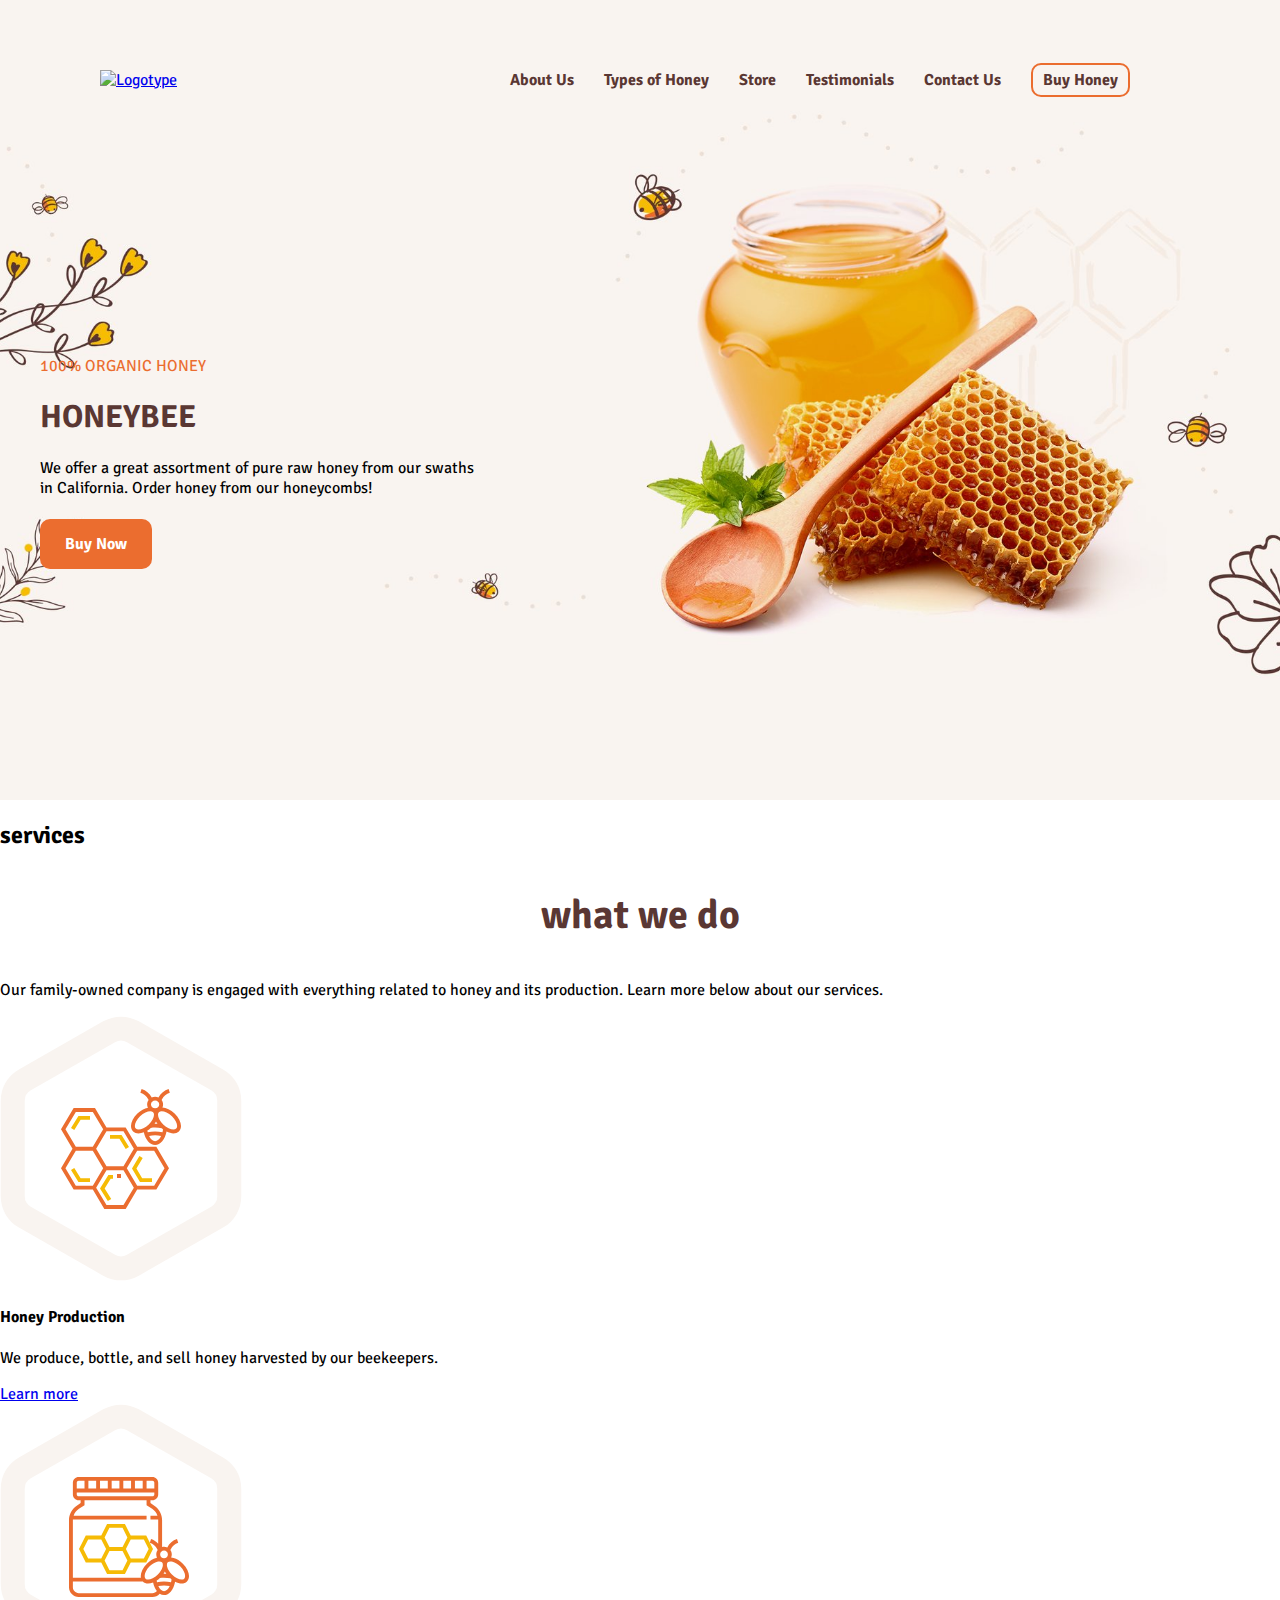
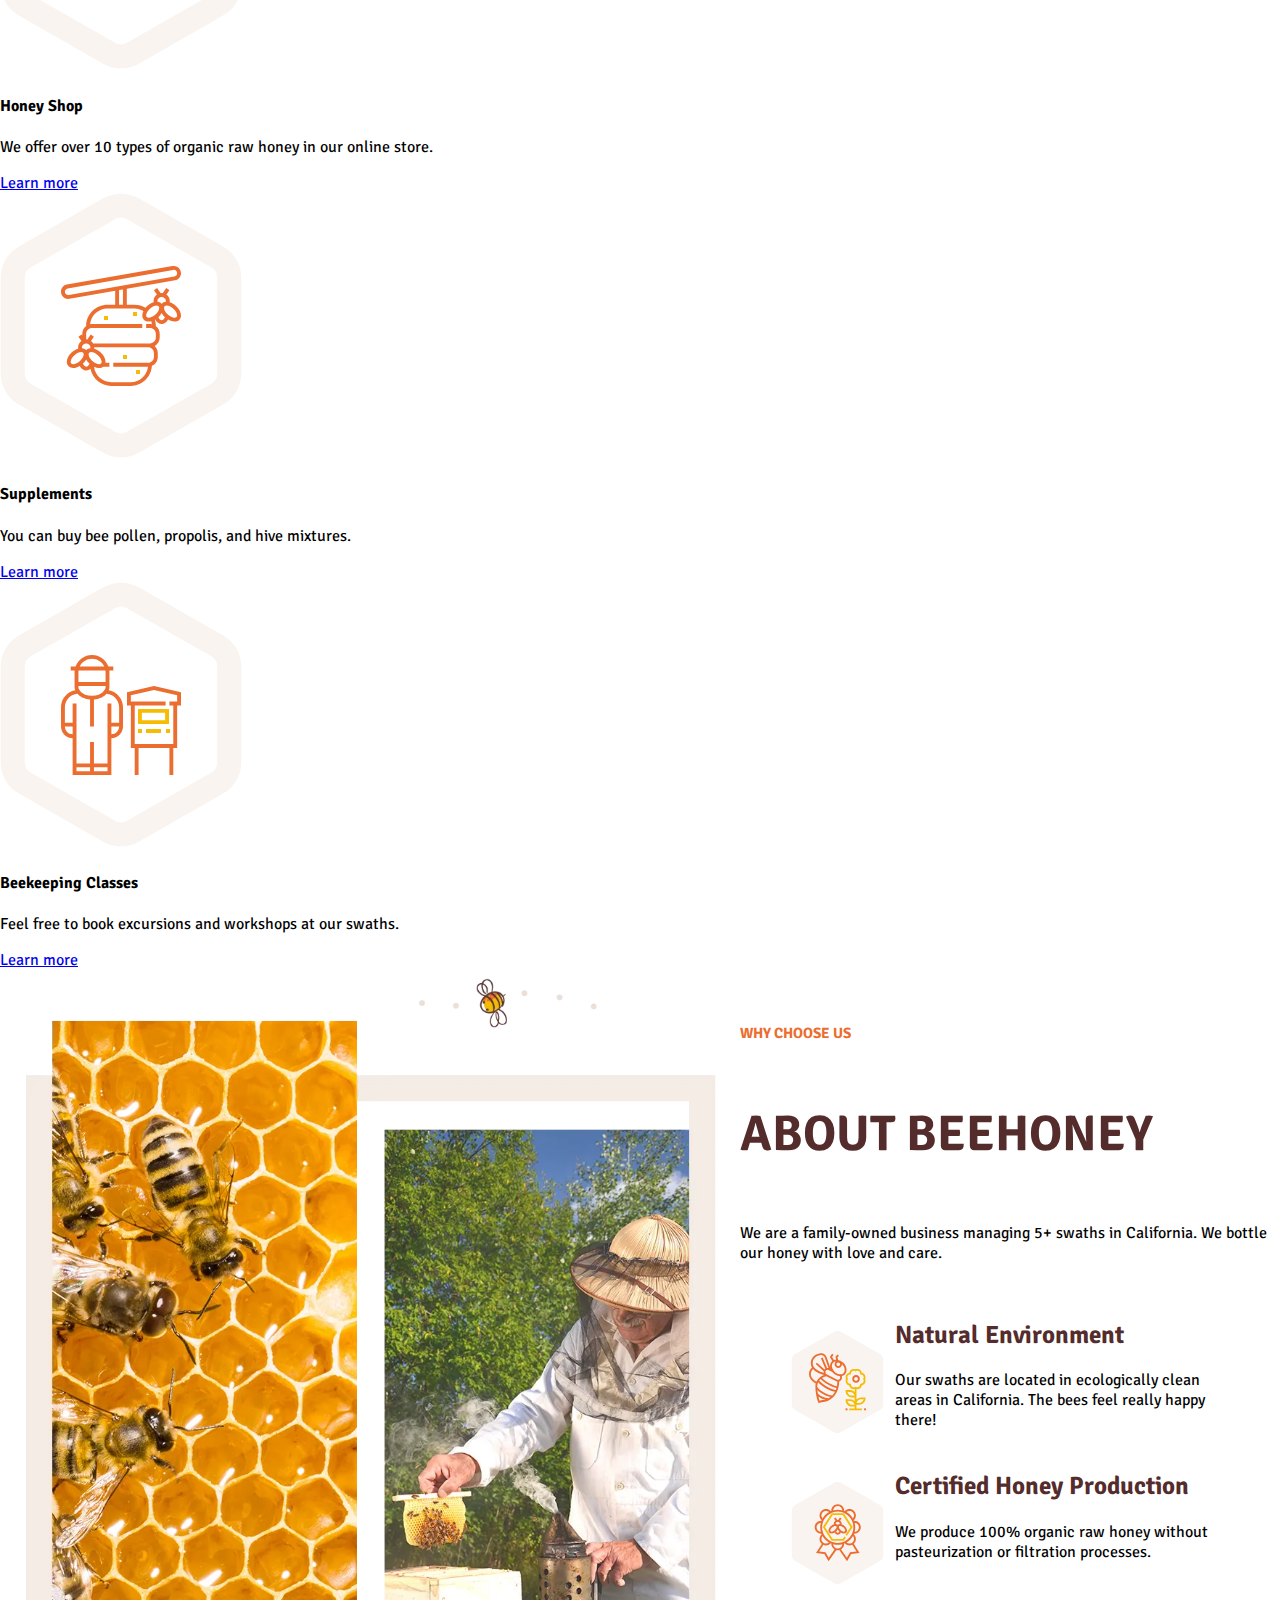
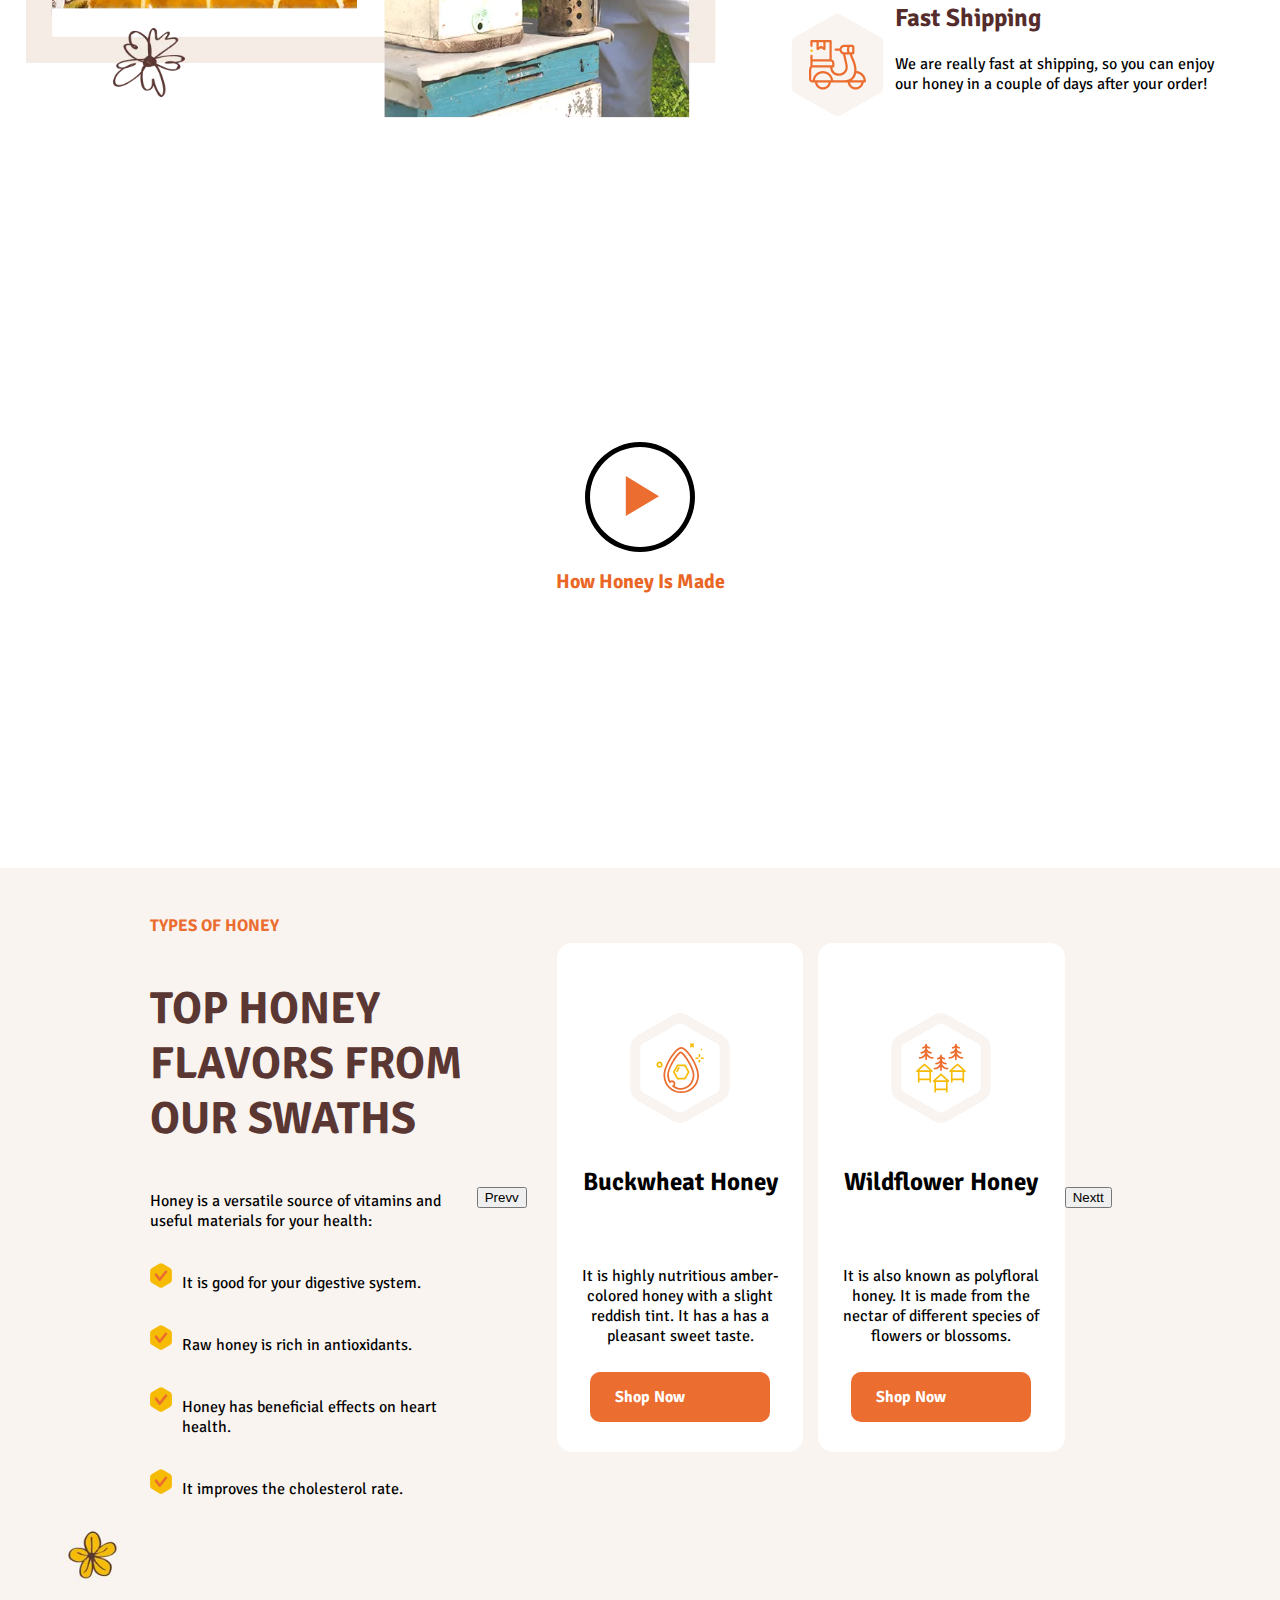
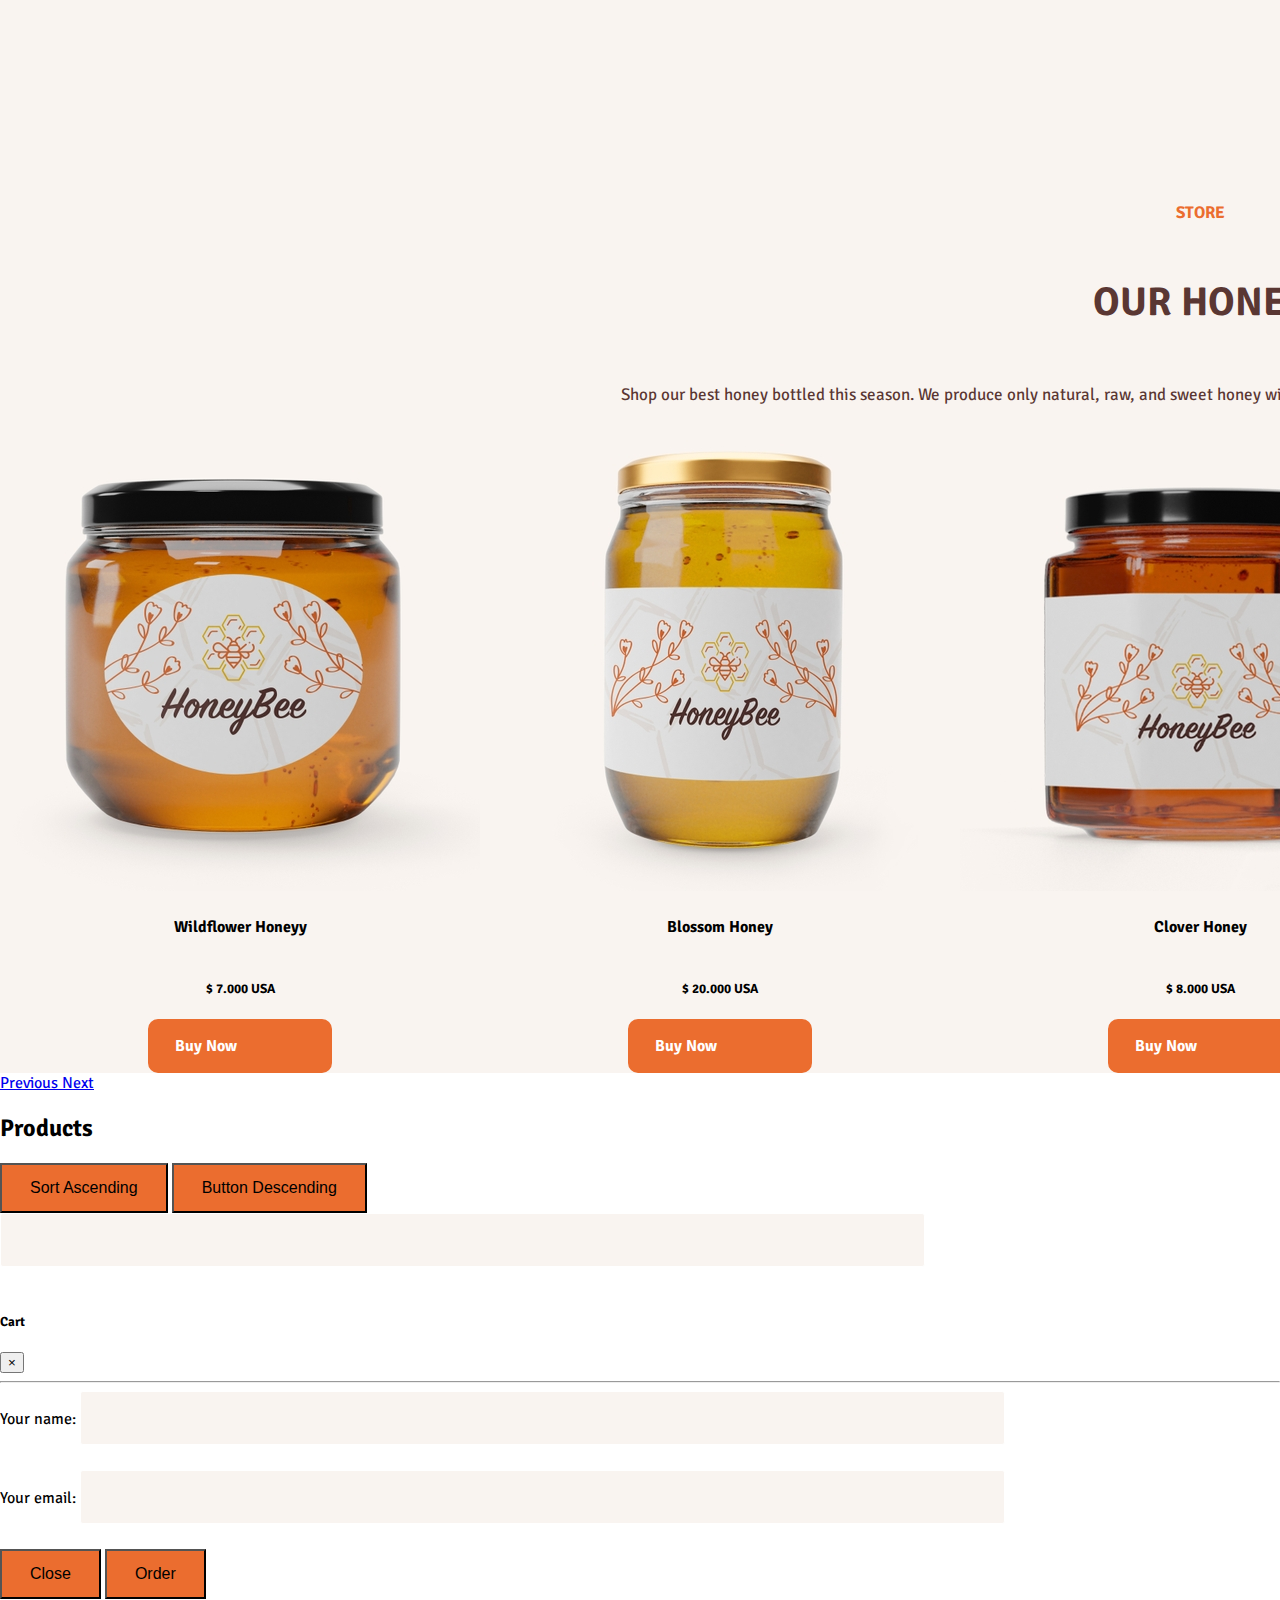
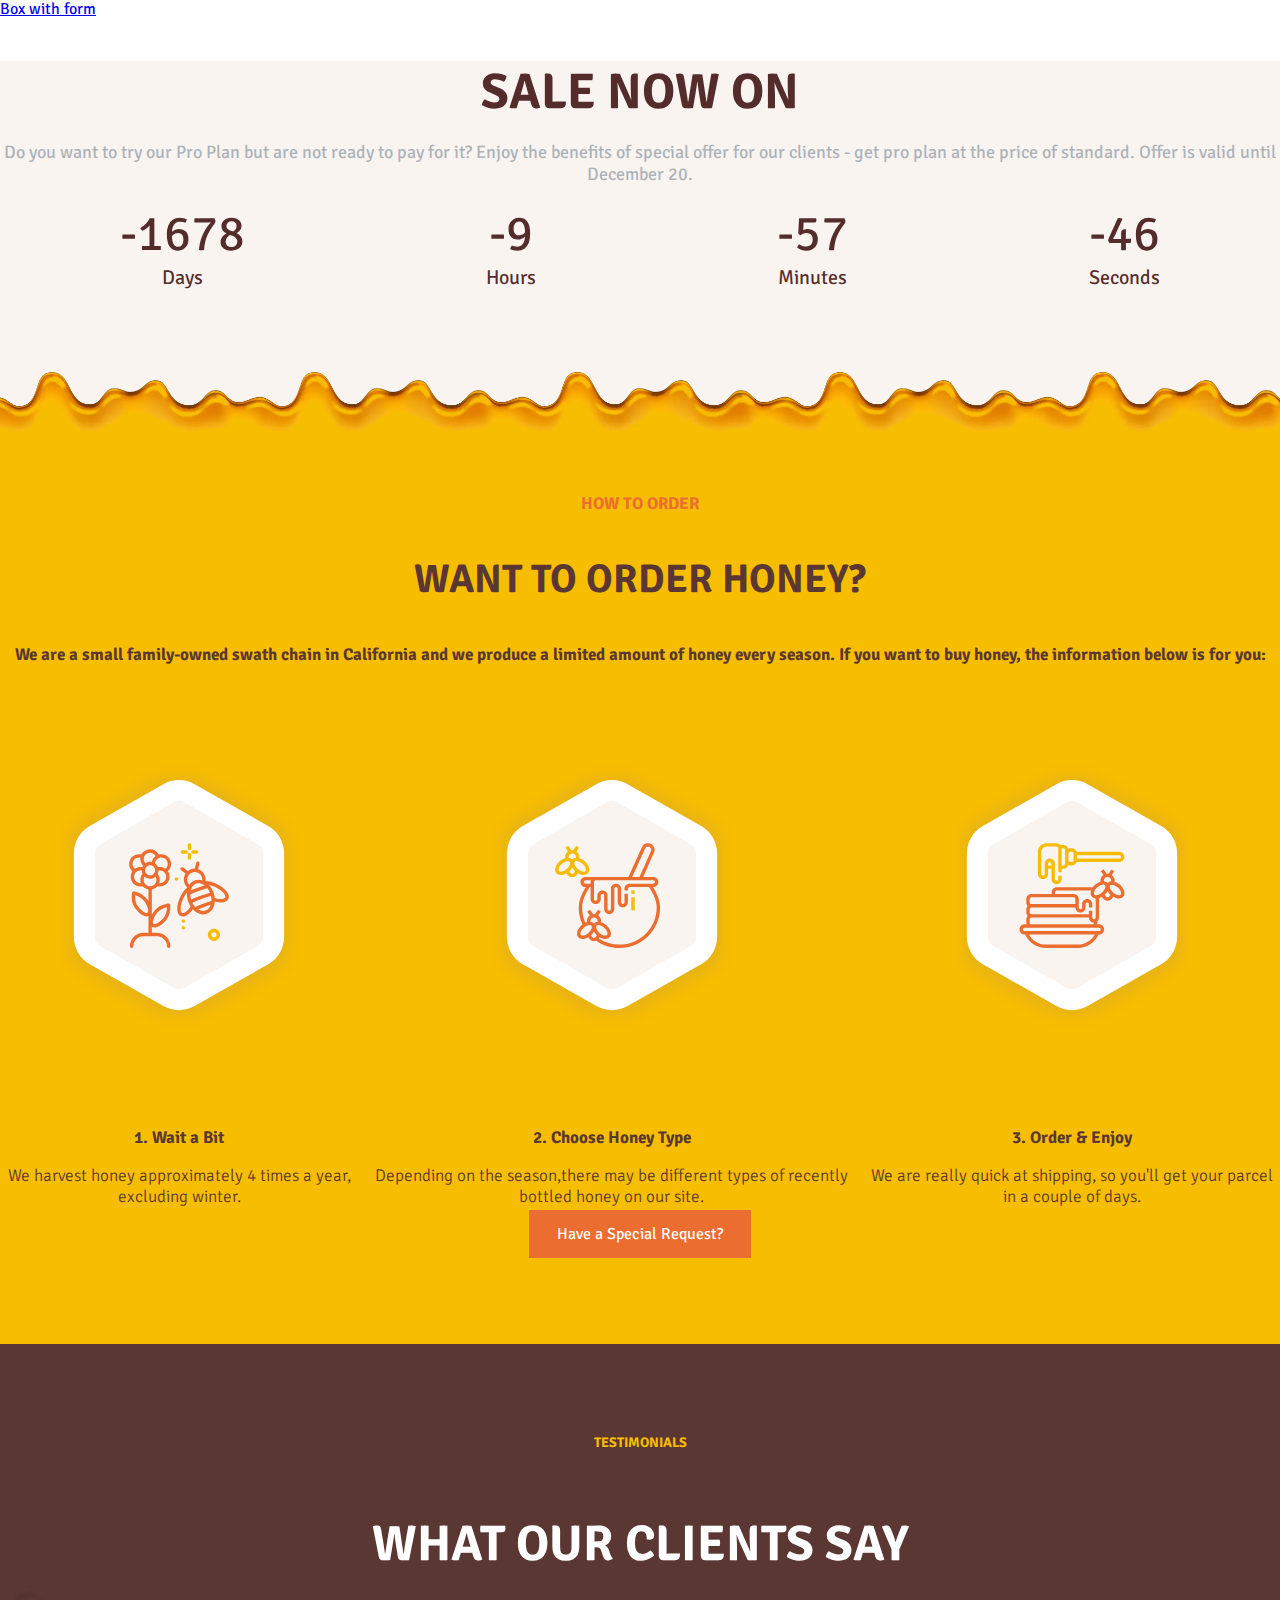
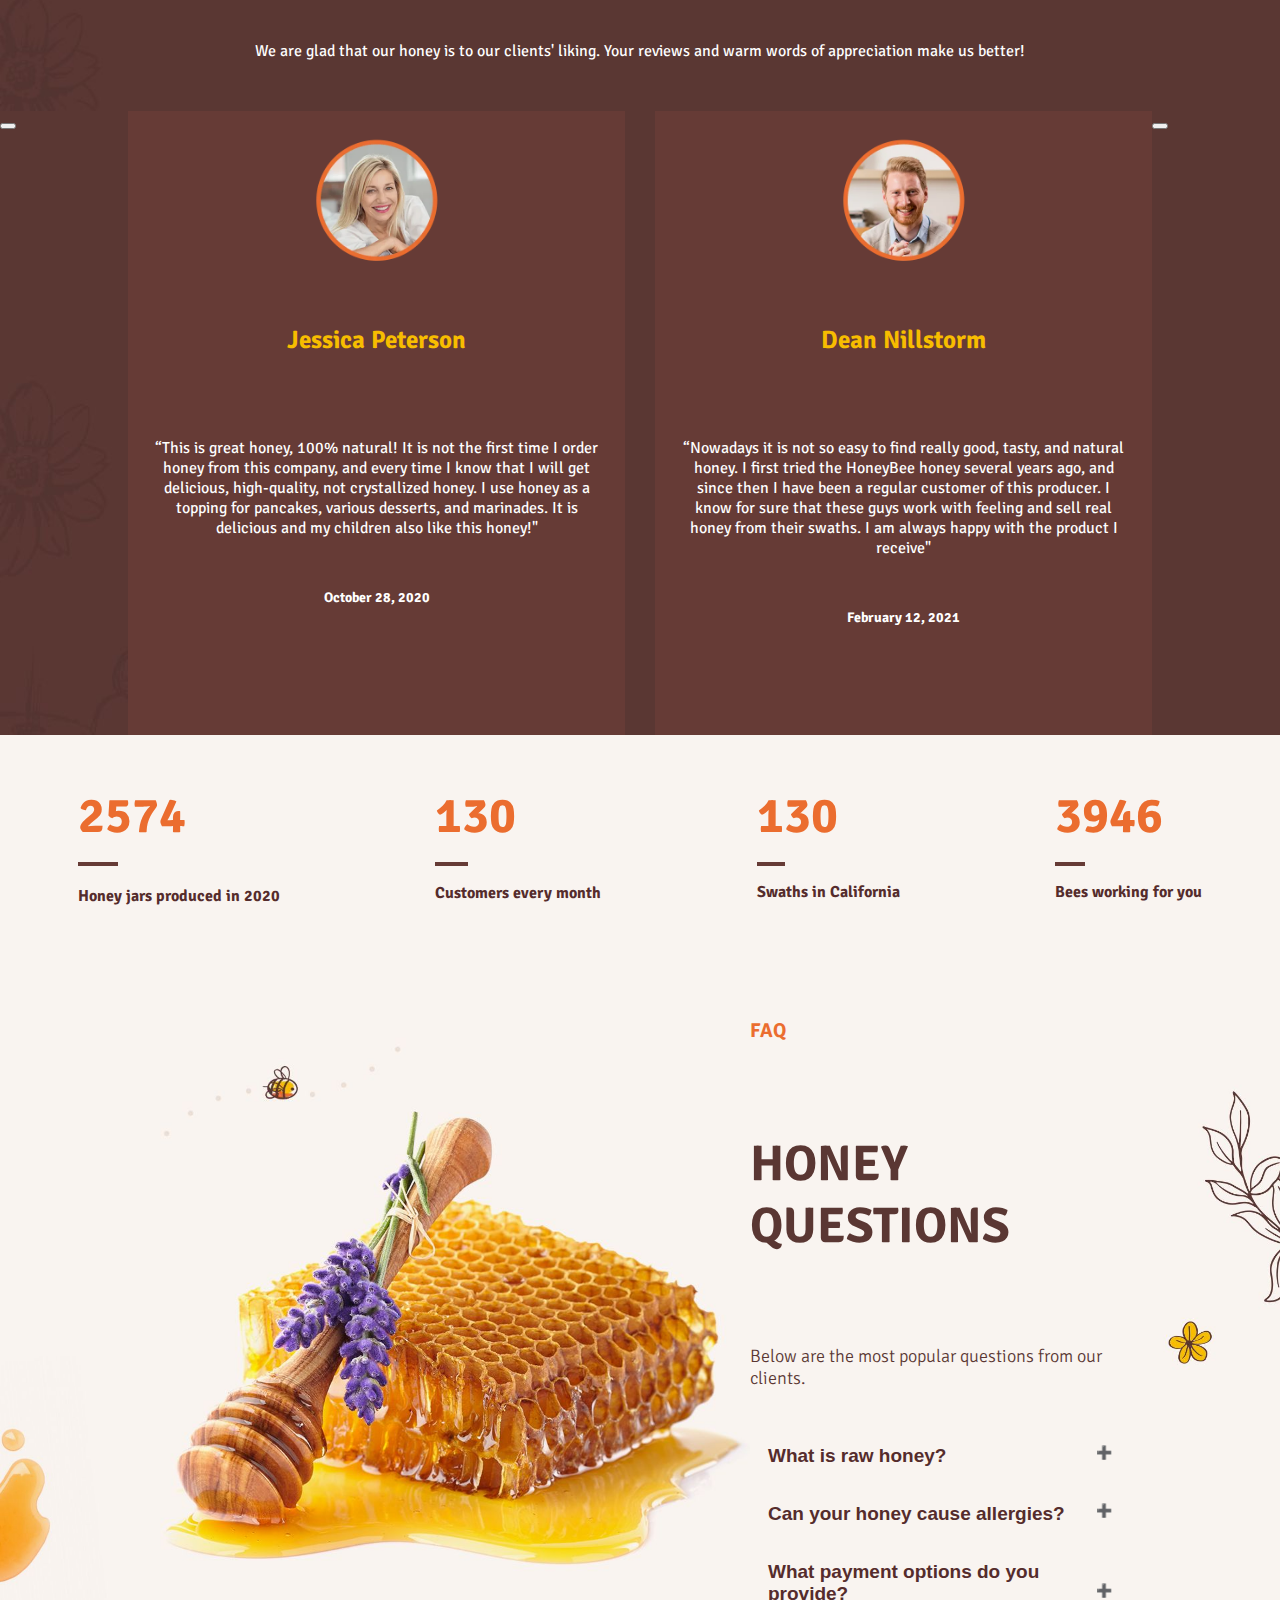
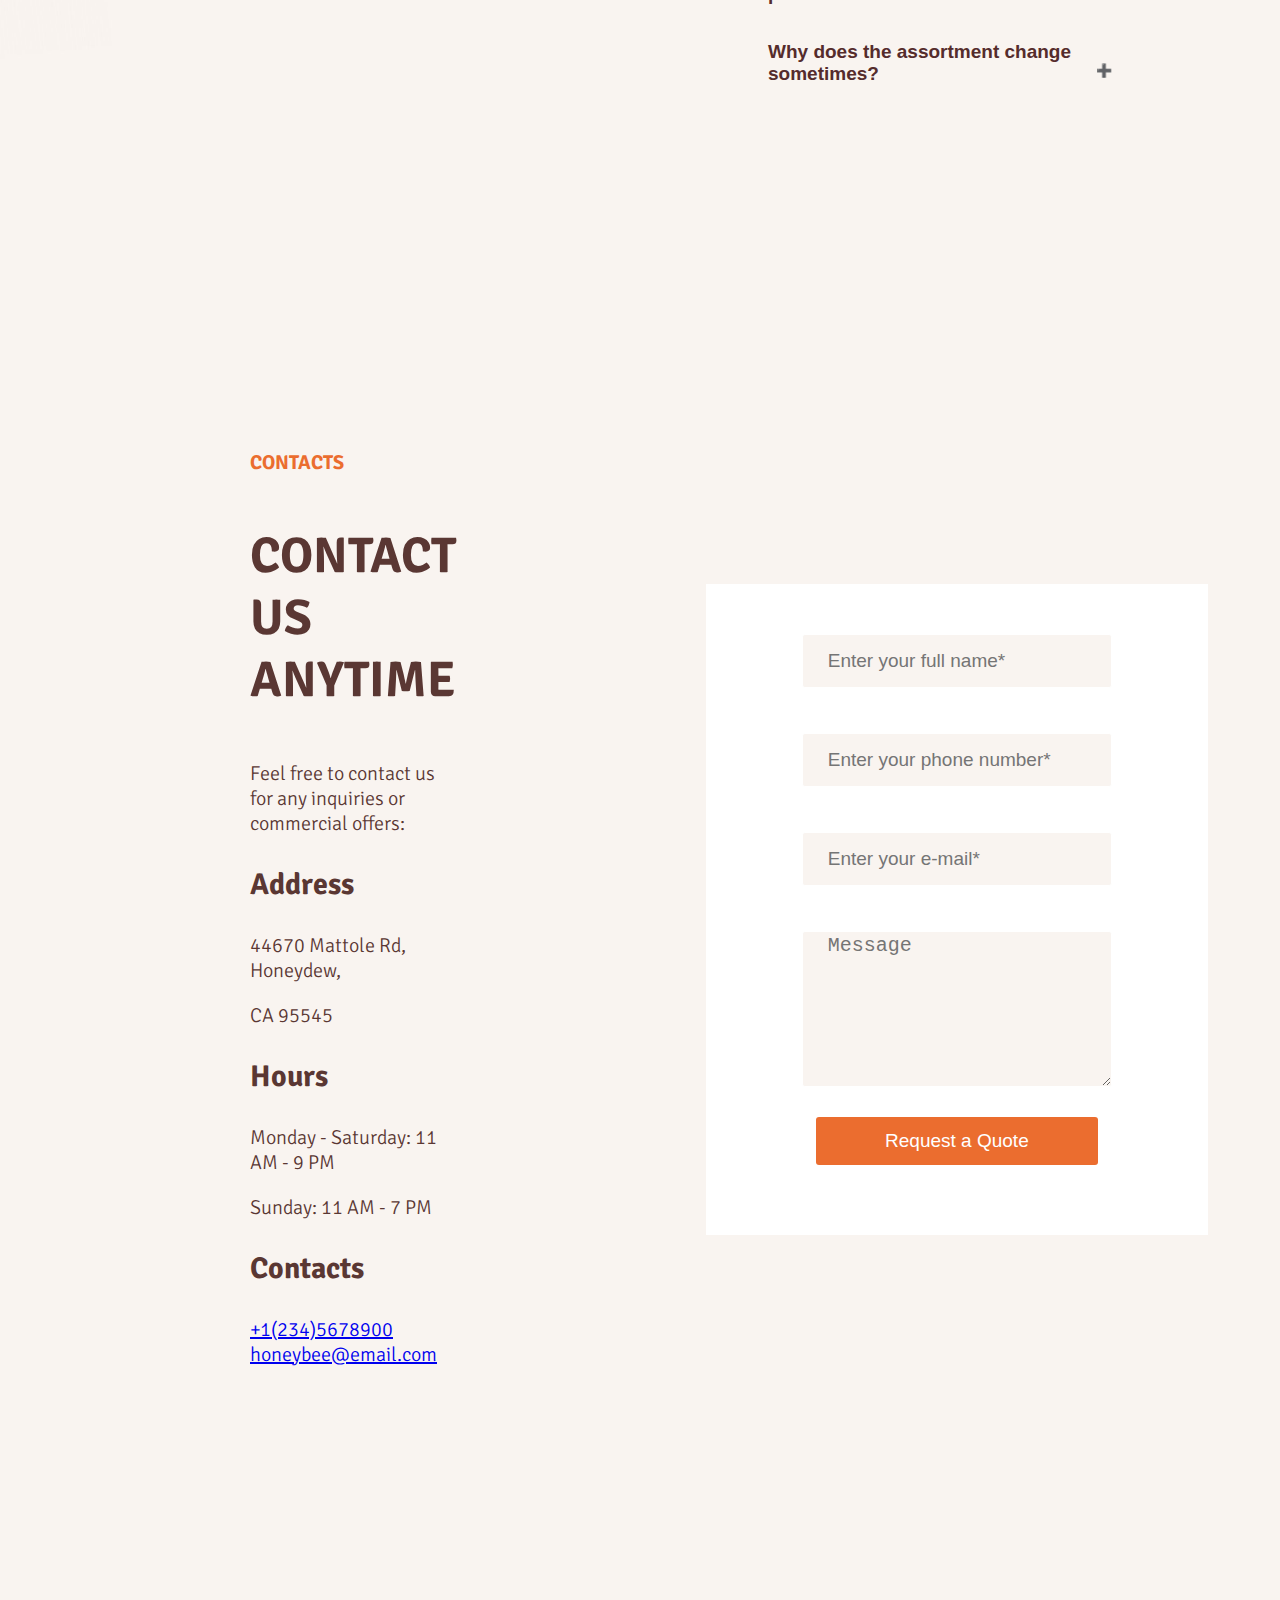
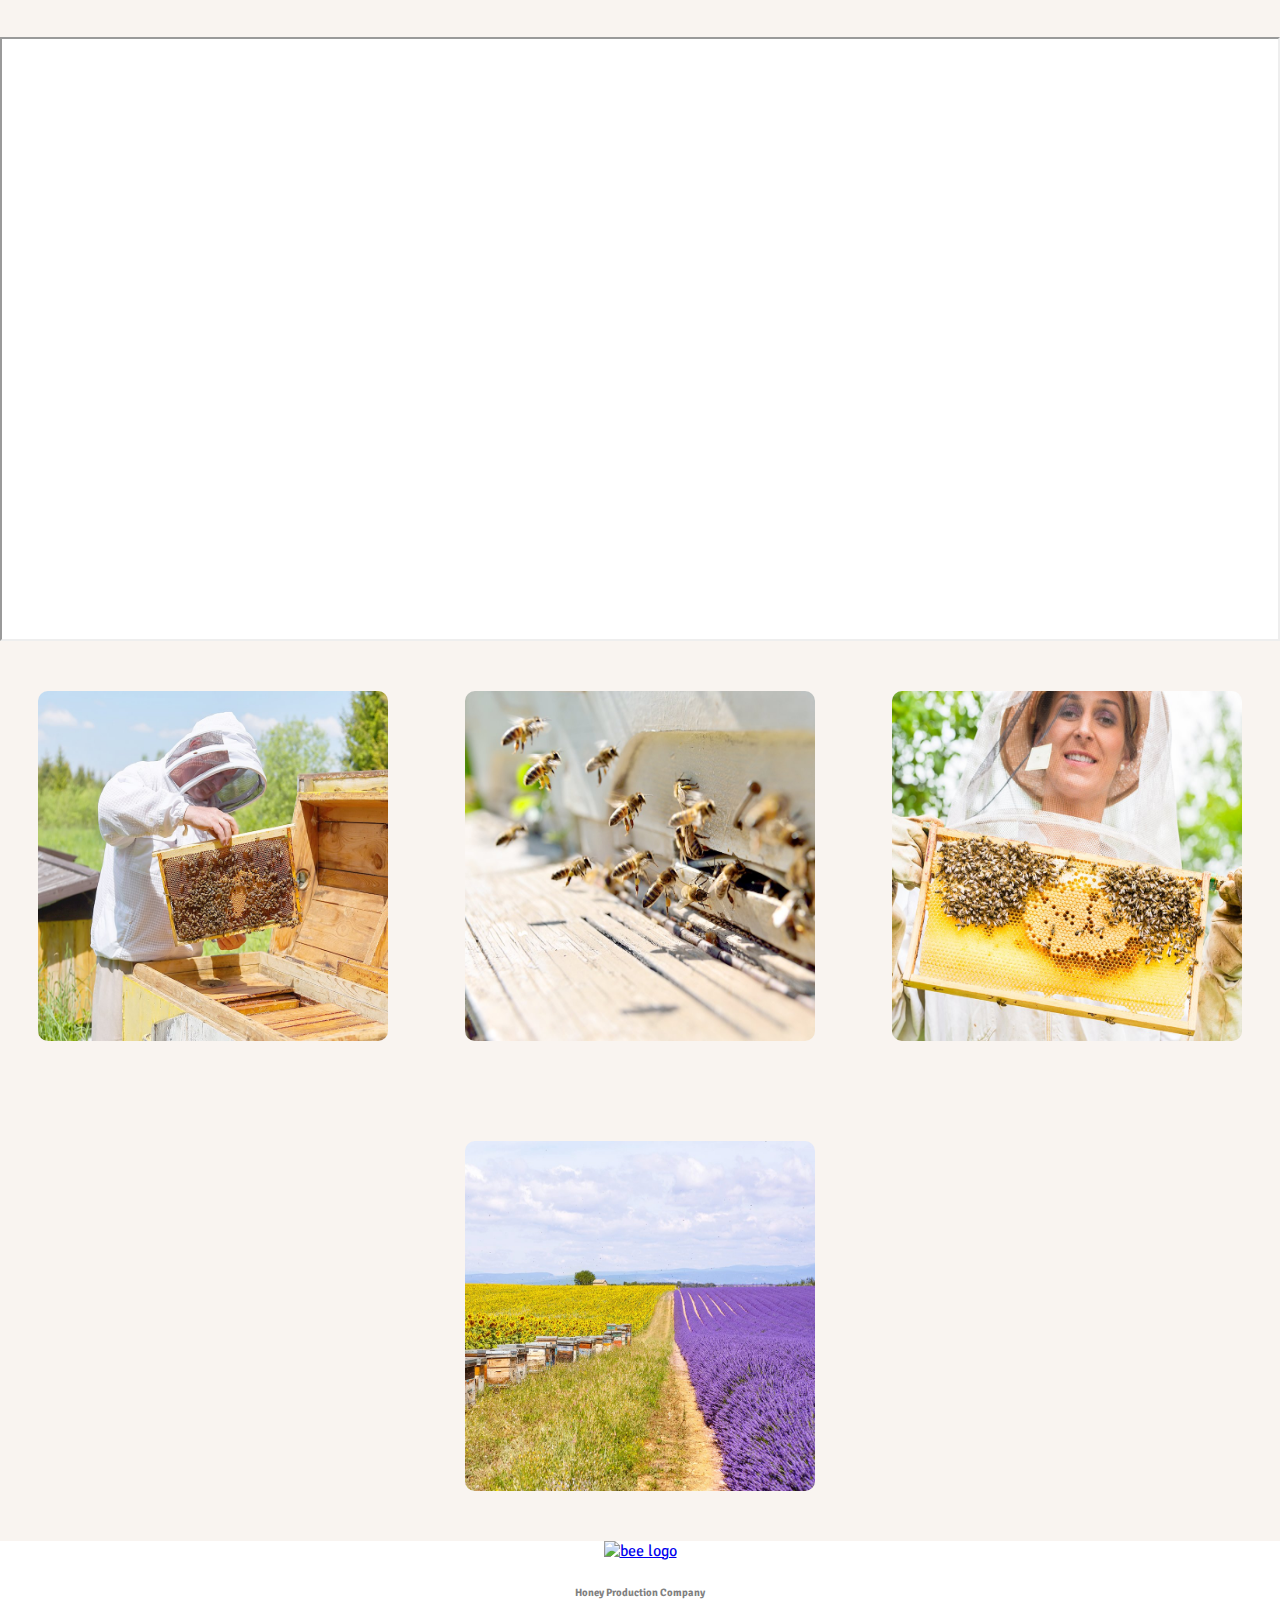
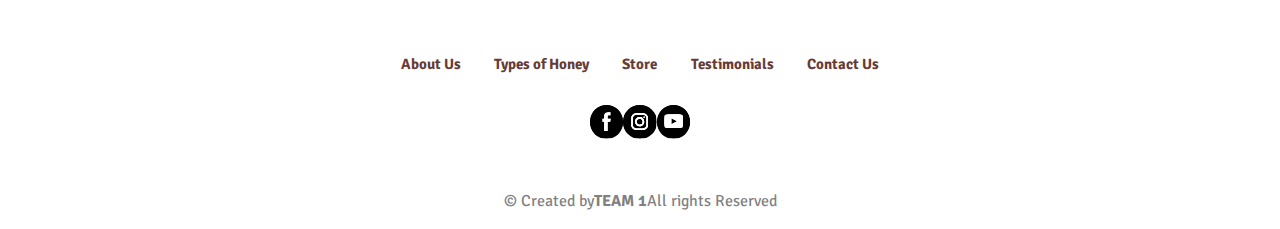
==== commit 833d57dc: "buttons update" ====
--- a/index.html
+++ b/index.html
@@ -383,9 +383,9 @@
                 </p>
           </div>
           <div class="testimonials-block">
-                <div><span class="arrow-left btn-primary prev"></span></div>
+                <div><button class="btn-primary prev"></button></div>
                 <div class="slides"></div>
-                <div><span class="arrow-right btn-primary next"></span></div>
+                <div><button class="btn-primary next"></button></div>
          </div>       
         </nav>
 
--- a/css/index.css
+++ b/css/index.css
@@ -612,6 +612,8 @@
 .statistics-flex{
     background-color: #F9F4F0;  
     padding: auto;
+    margin: auto;
+    margin: 0rem;
 }
 
 .statistics-header{
@@ -639,9 +641,10 @@
 }
 
 .testimonials-container{
-  background-image: url(https://res2.weblium.site/res/60a4daed05e9ab0021e47c55/60a6327480a13d0021b9f969_optimized);
+  background-image: url(../img/testimonials-people/testimonials-background.jpg);
   background-size: cover;
   background-repeat: no-repeat;
+  justify-content: center;
 }
 
 .testimonials-text{
@@ -678,8 +681,10 @@
   justify-content: space-between;
   justify-content: space-around;
   flex-direction: row;
-  margin: auto;
+  margin-top: 20%;
+  margin-bottom: 20%;
   padding: auto;
+  justify-content: center;
 }
 
 .testimonial-person-h{
@@ -704,7 +709,7 @@
   font-weight: bold;
   padding: 10px;
   text-align: center;
-  margin-bottom: 30px;
+  margin-bottom: 20%;
 }
 
 .testimonials-image{
@@ -744,7 +749,9 @@
 .testimonials-block{
   display: grid;
   grid-template-columns: 10% 80% 10%;
-  margin-bottom: 50px
+  margin: 0rem;
+  padding: auto;
+  background-image: url(../img/testimonials-people/testimonials-background.jpg);
 }
 
 .arrow-left{
@@ -765,6 +772,7 @@
 
 .sale-container{
   background-color: #F9F4F0;
+  
 }
 
 .sale-text{
@@ -962,6 +970,7 @@
 }
 .whychooseuscolumns img{
   float: left;
+  width: 25%;
 }
 .whychooseuscolumns{
   margin: 40px 40px 40px 40px;
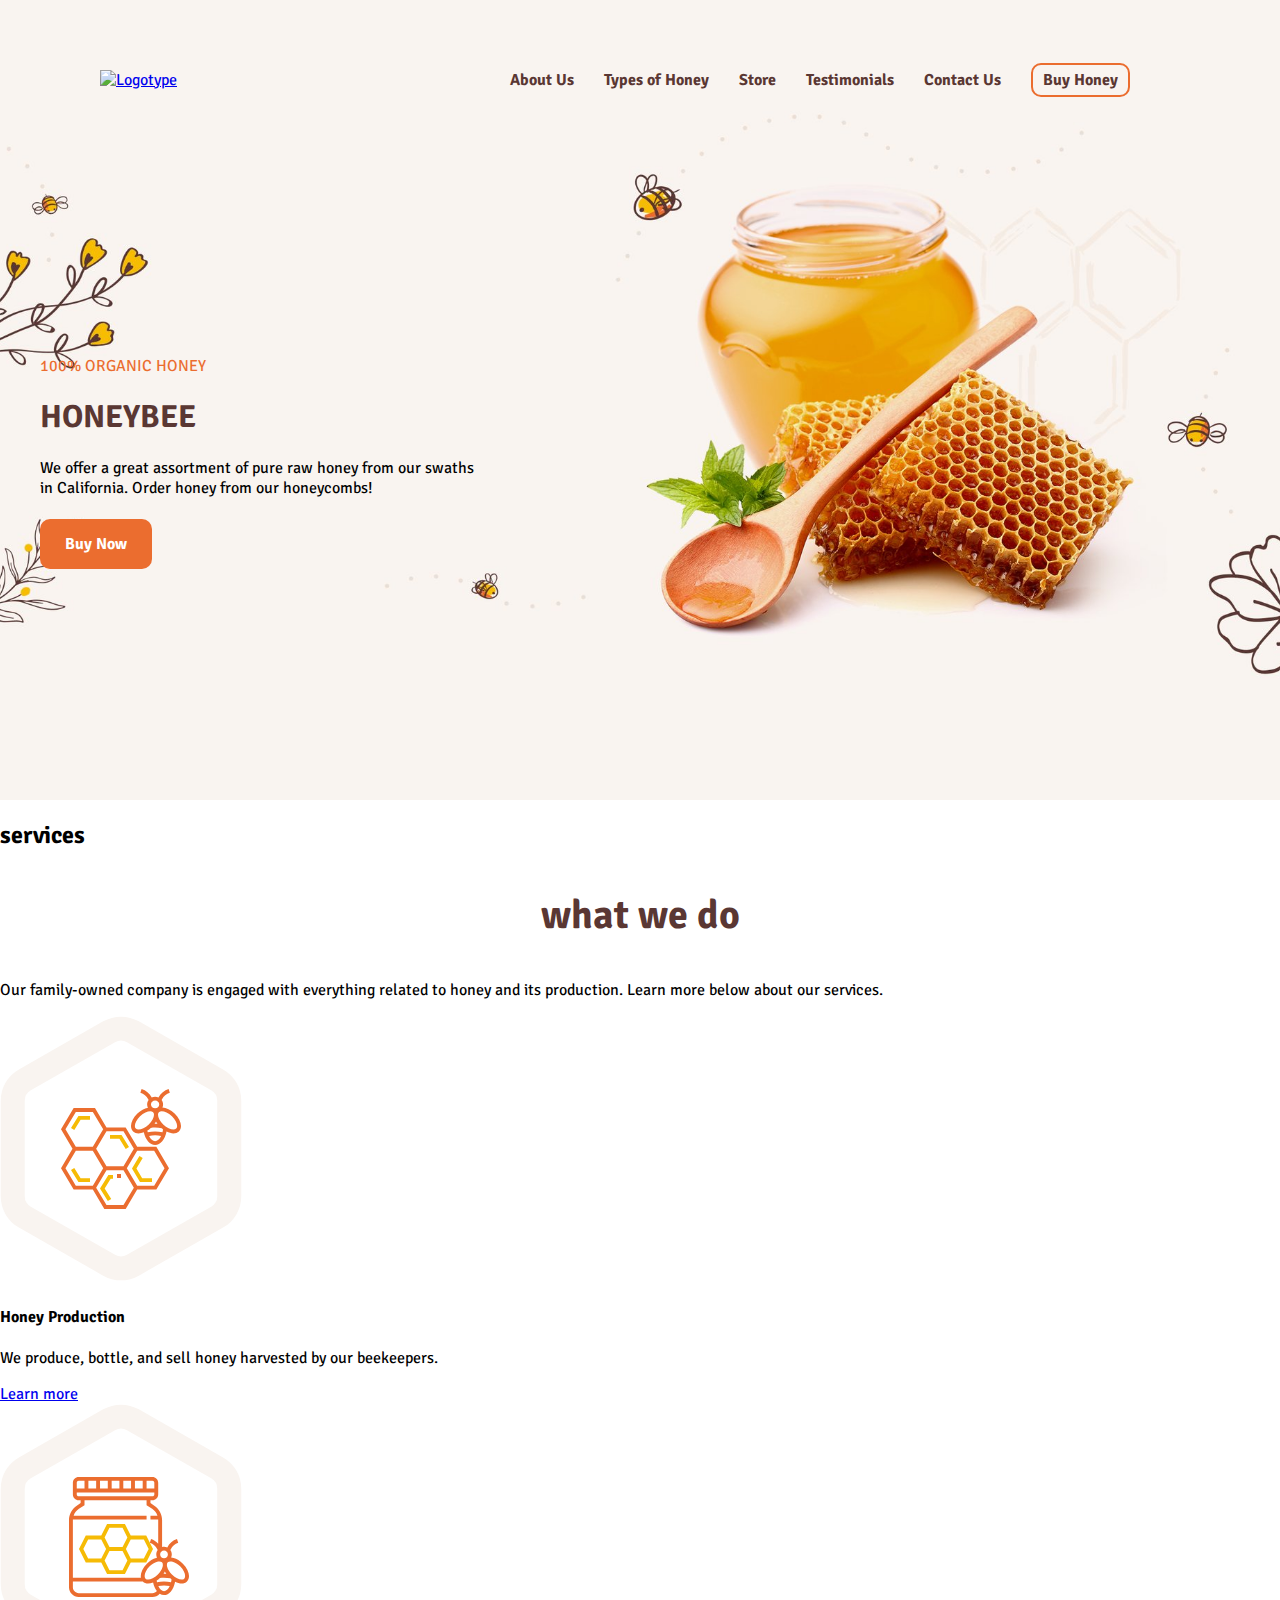
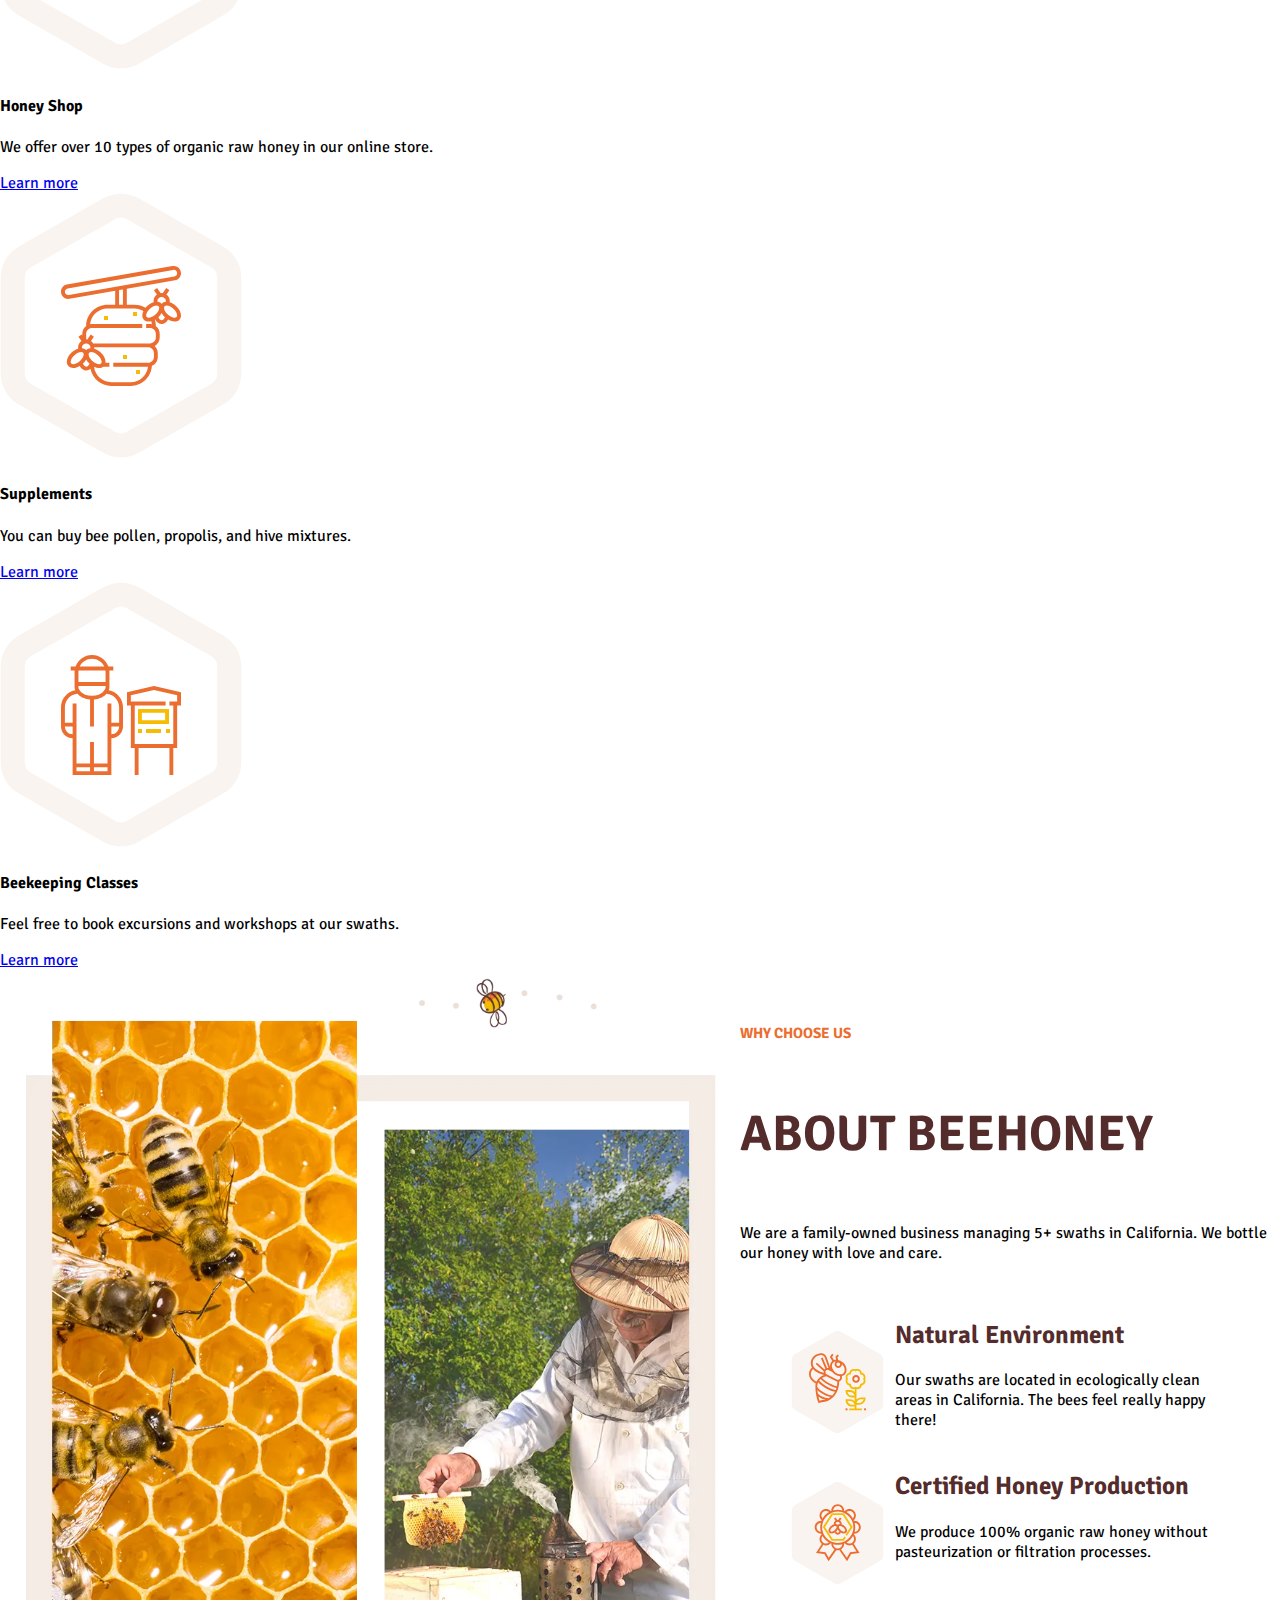
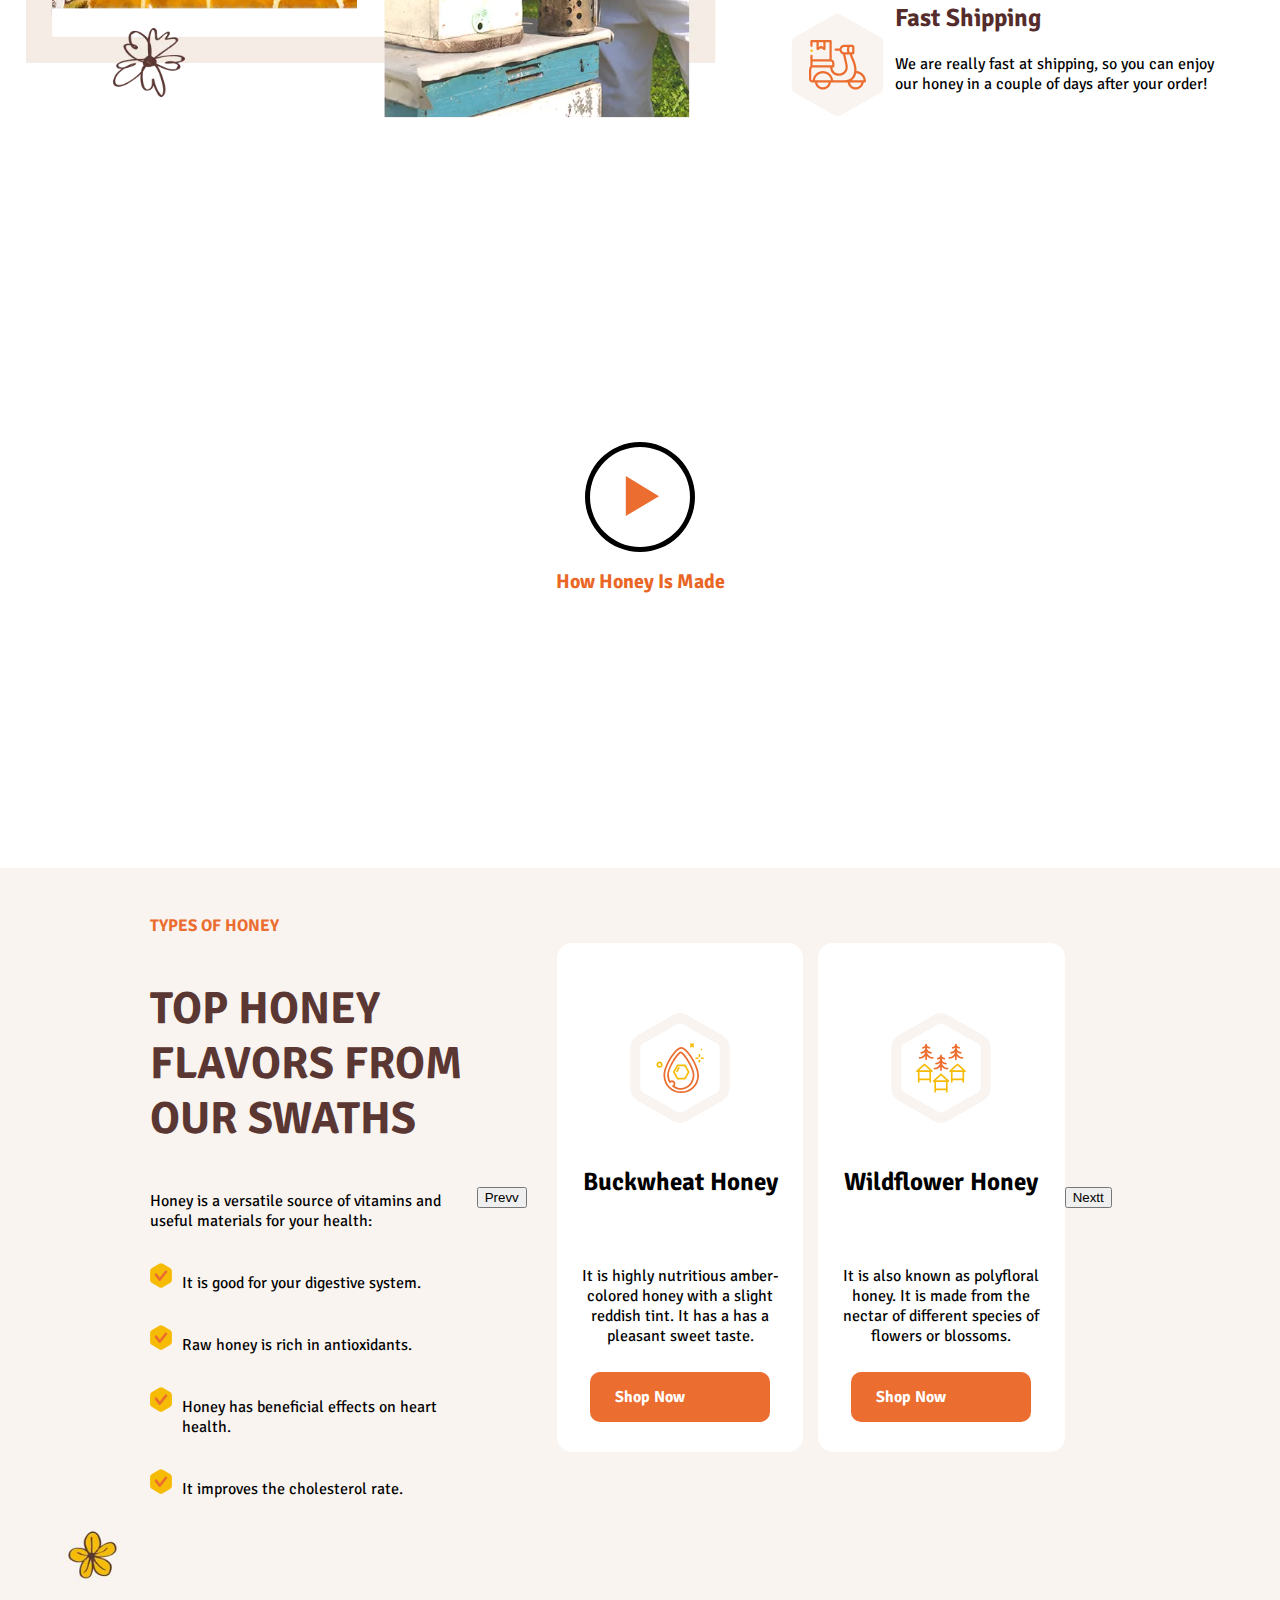
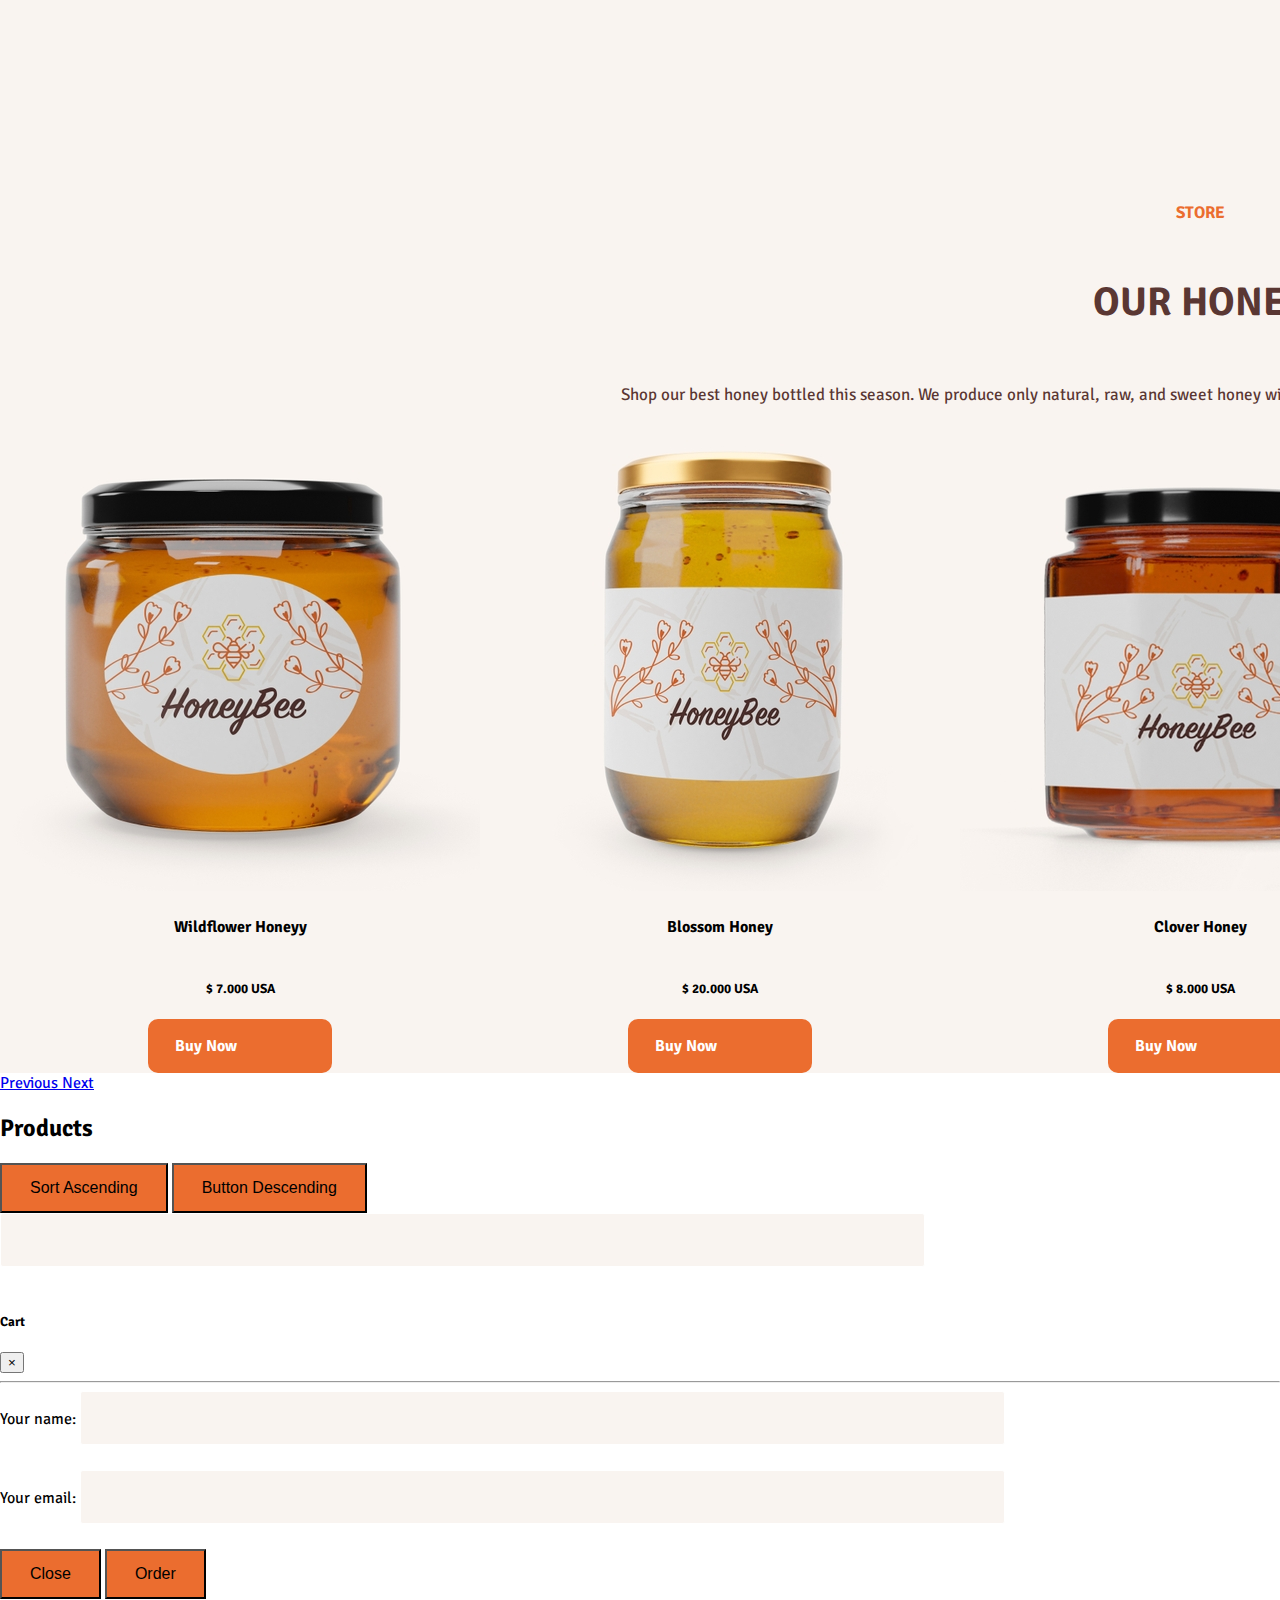
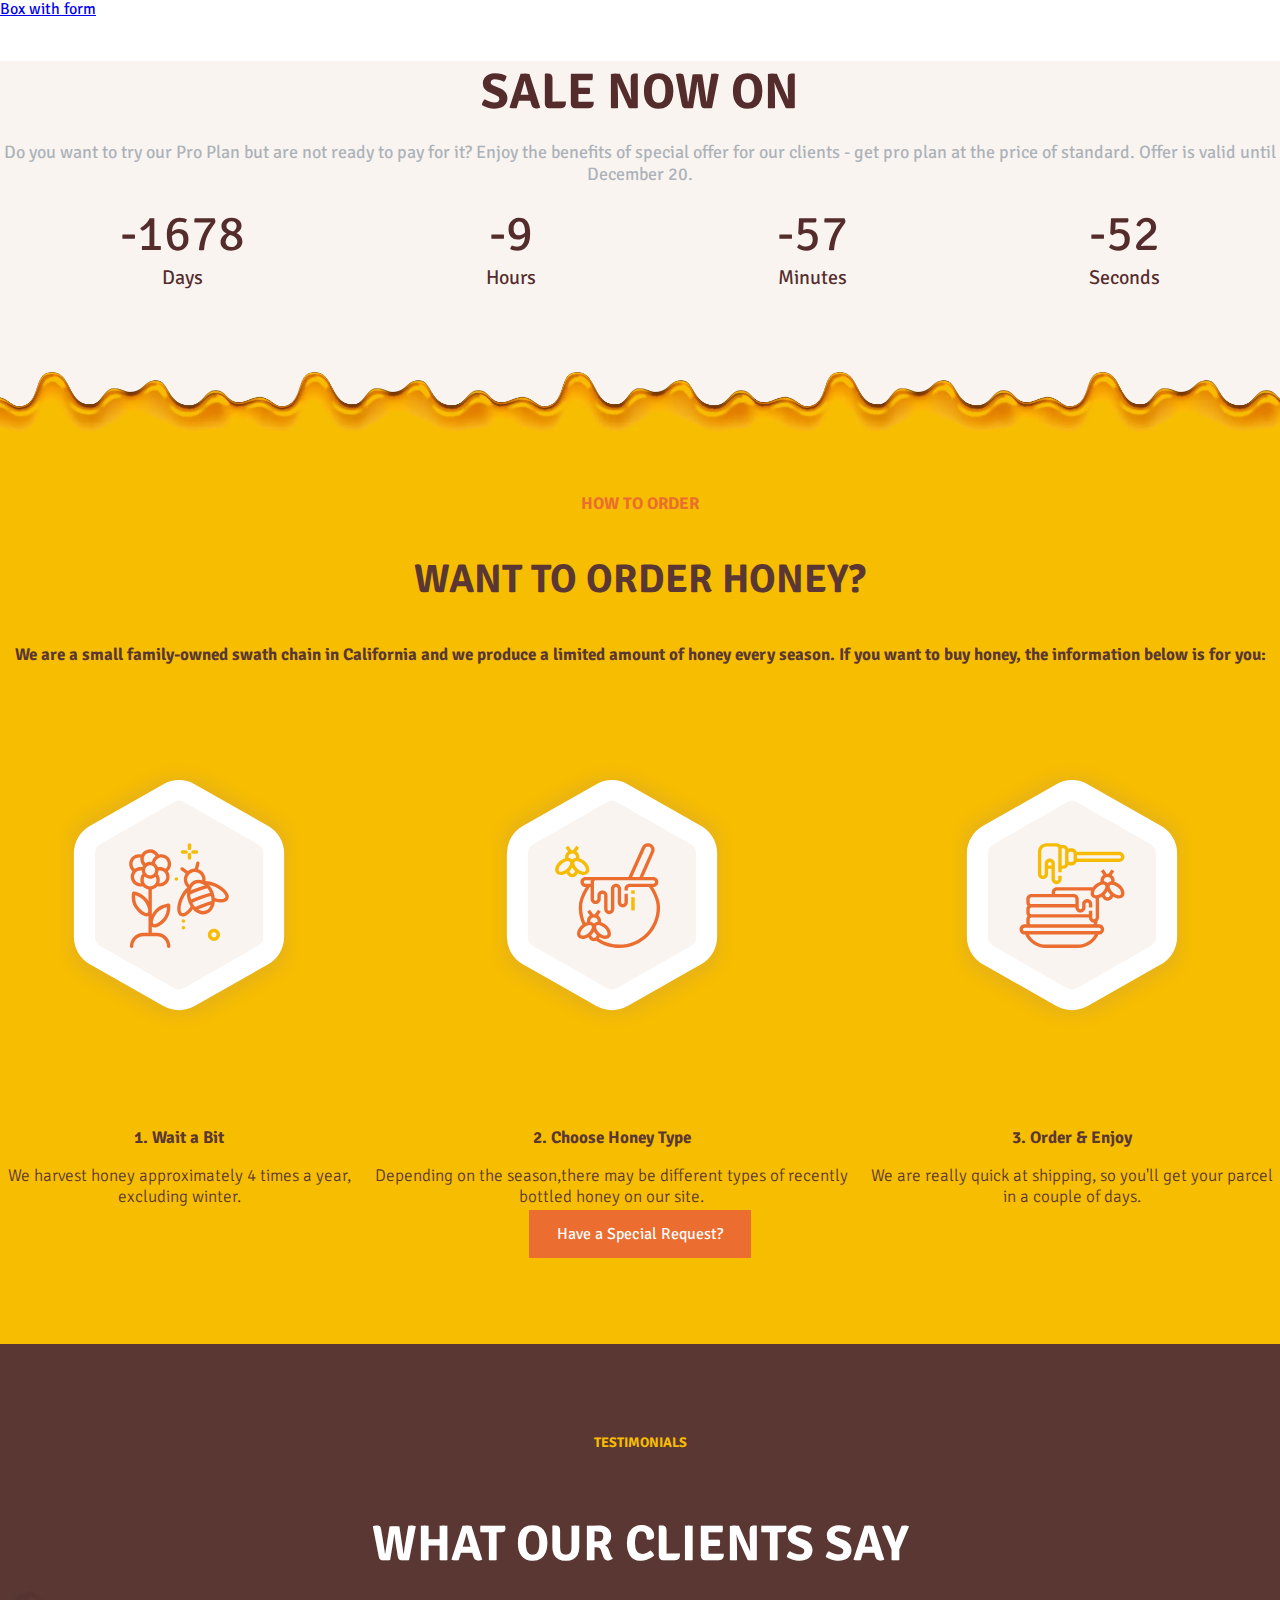
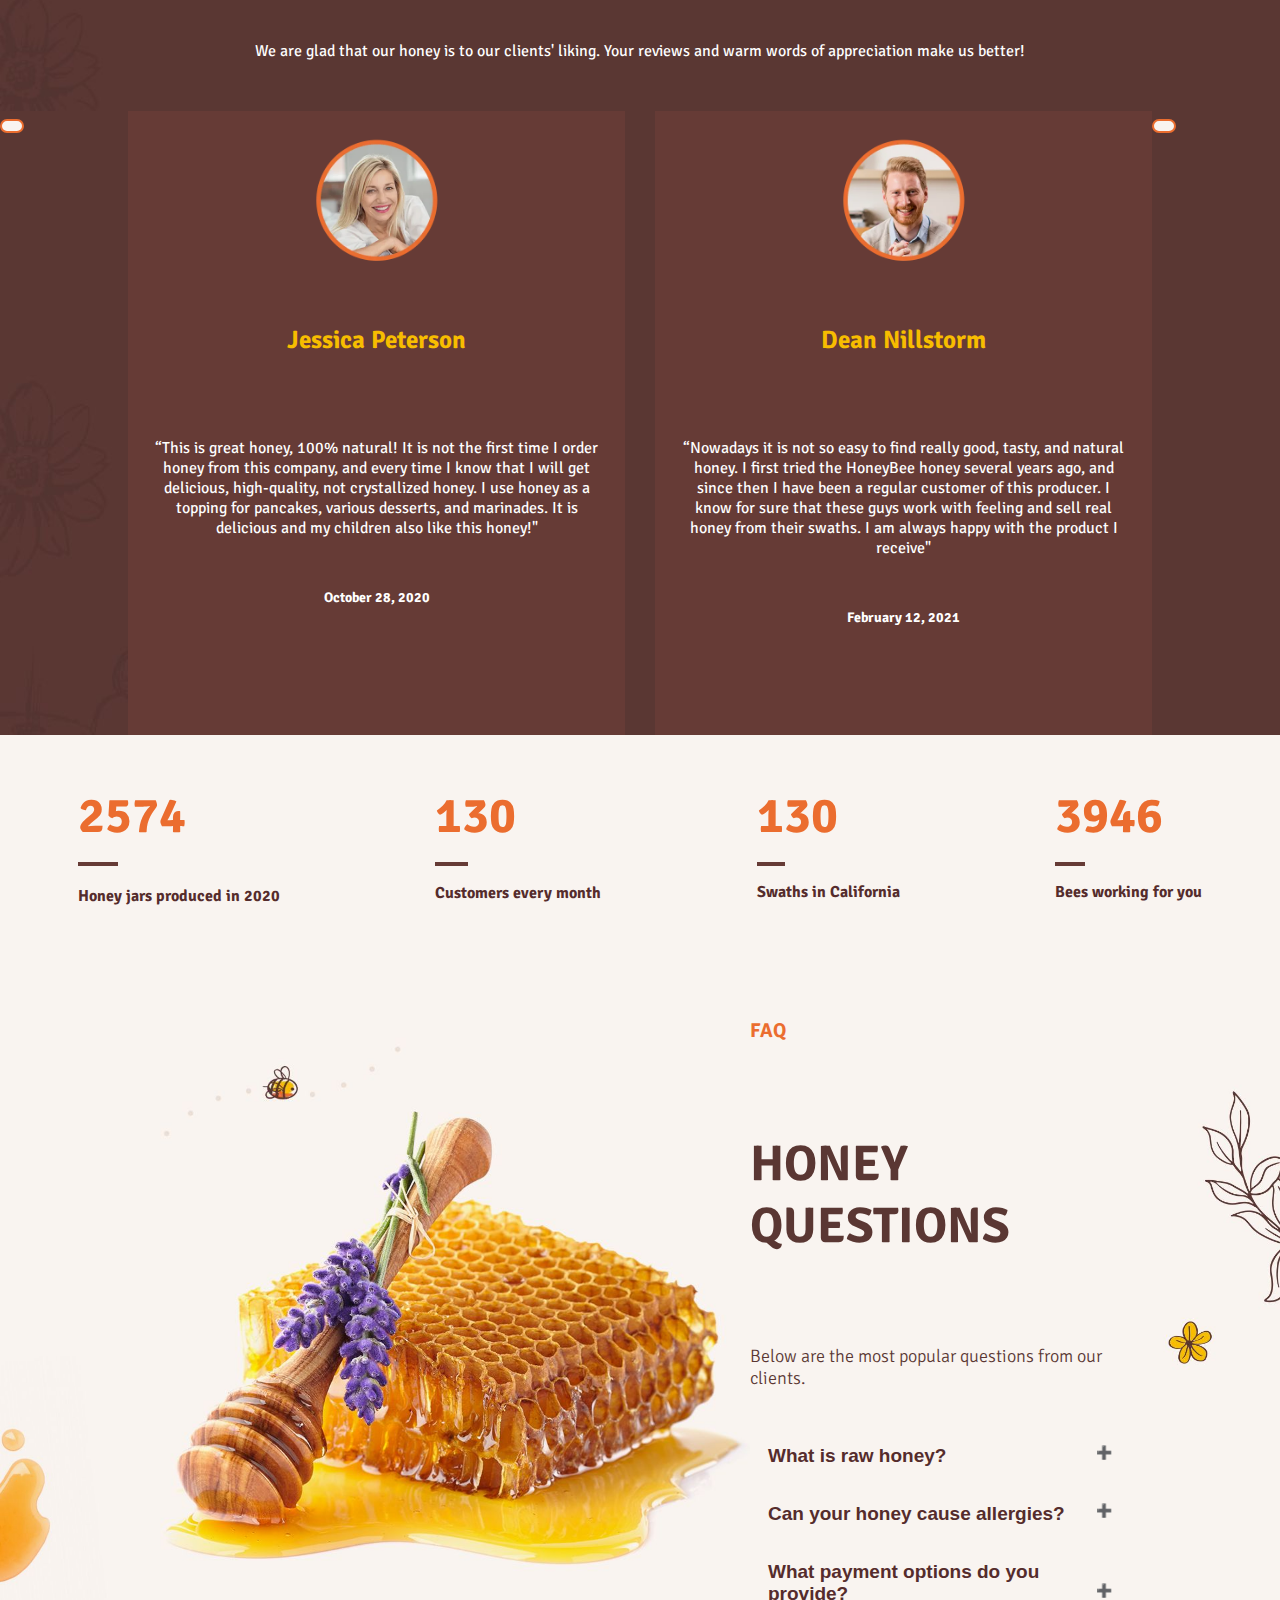
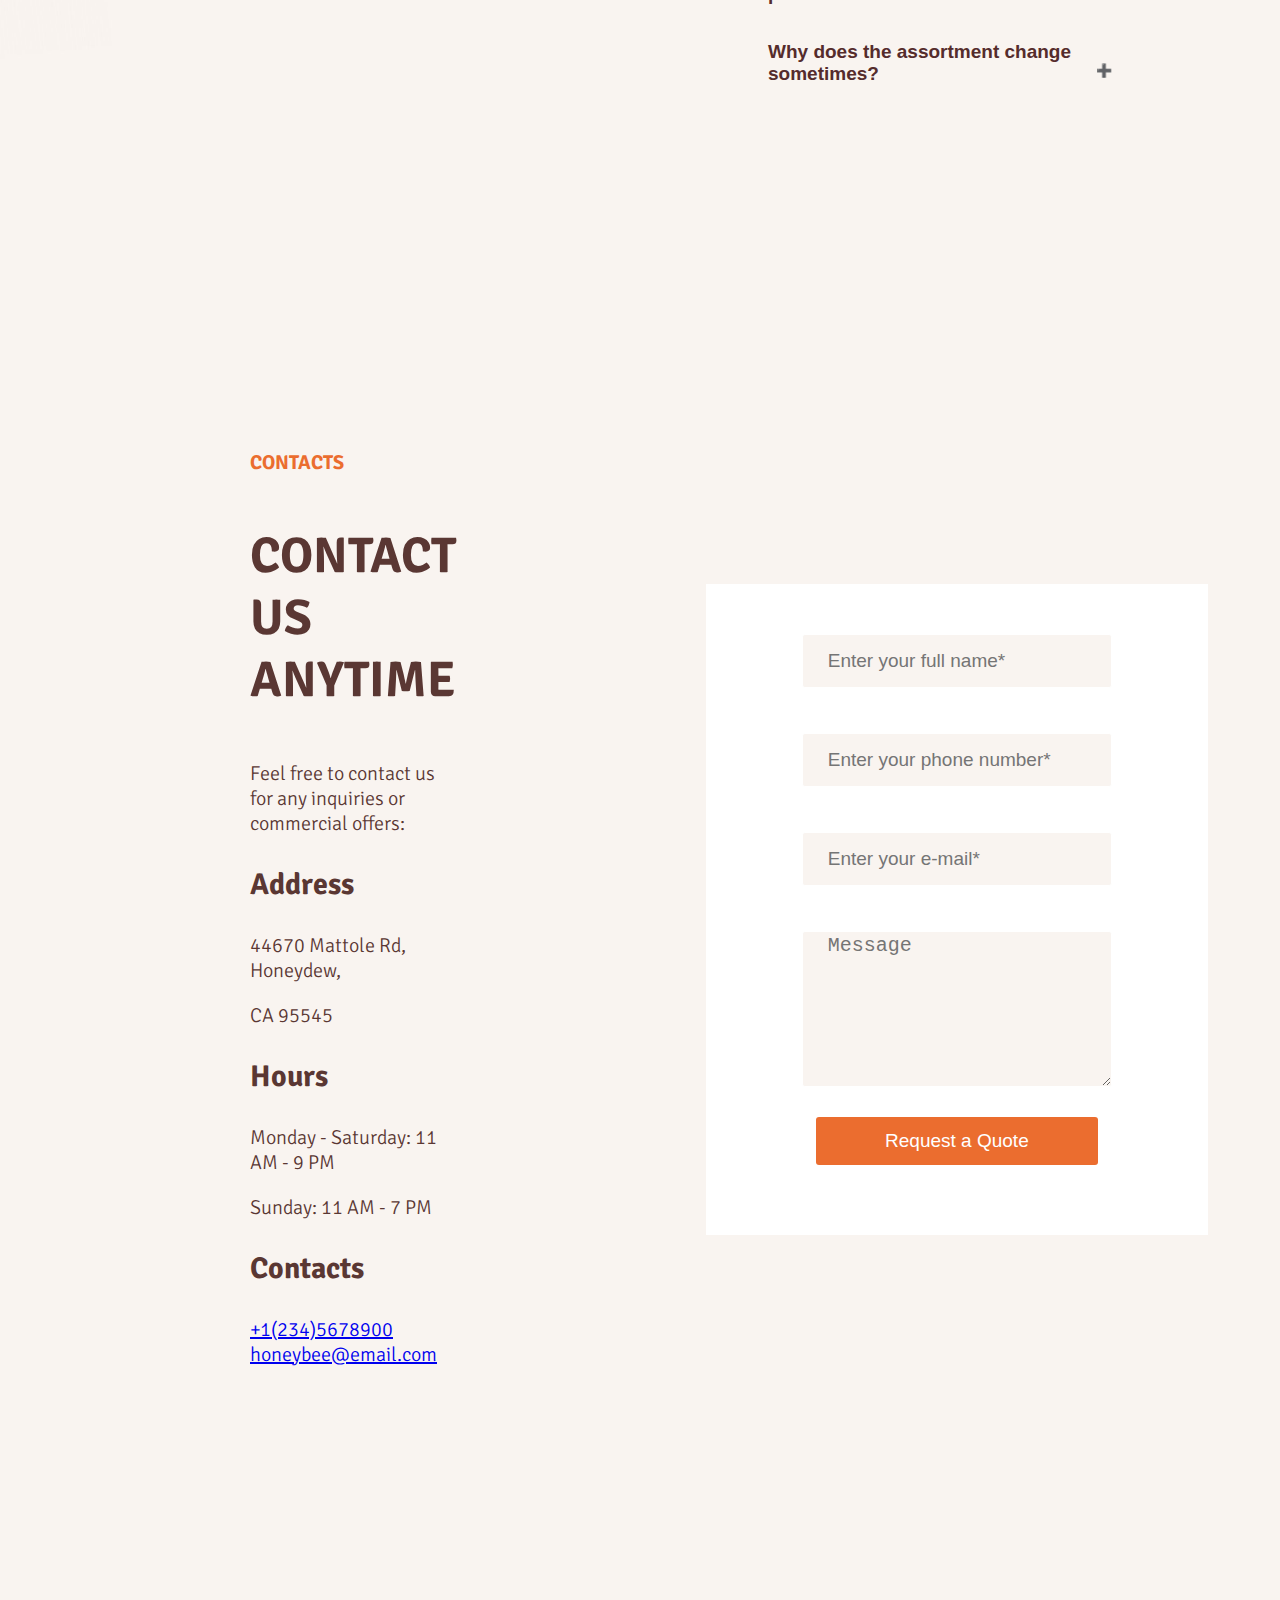
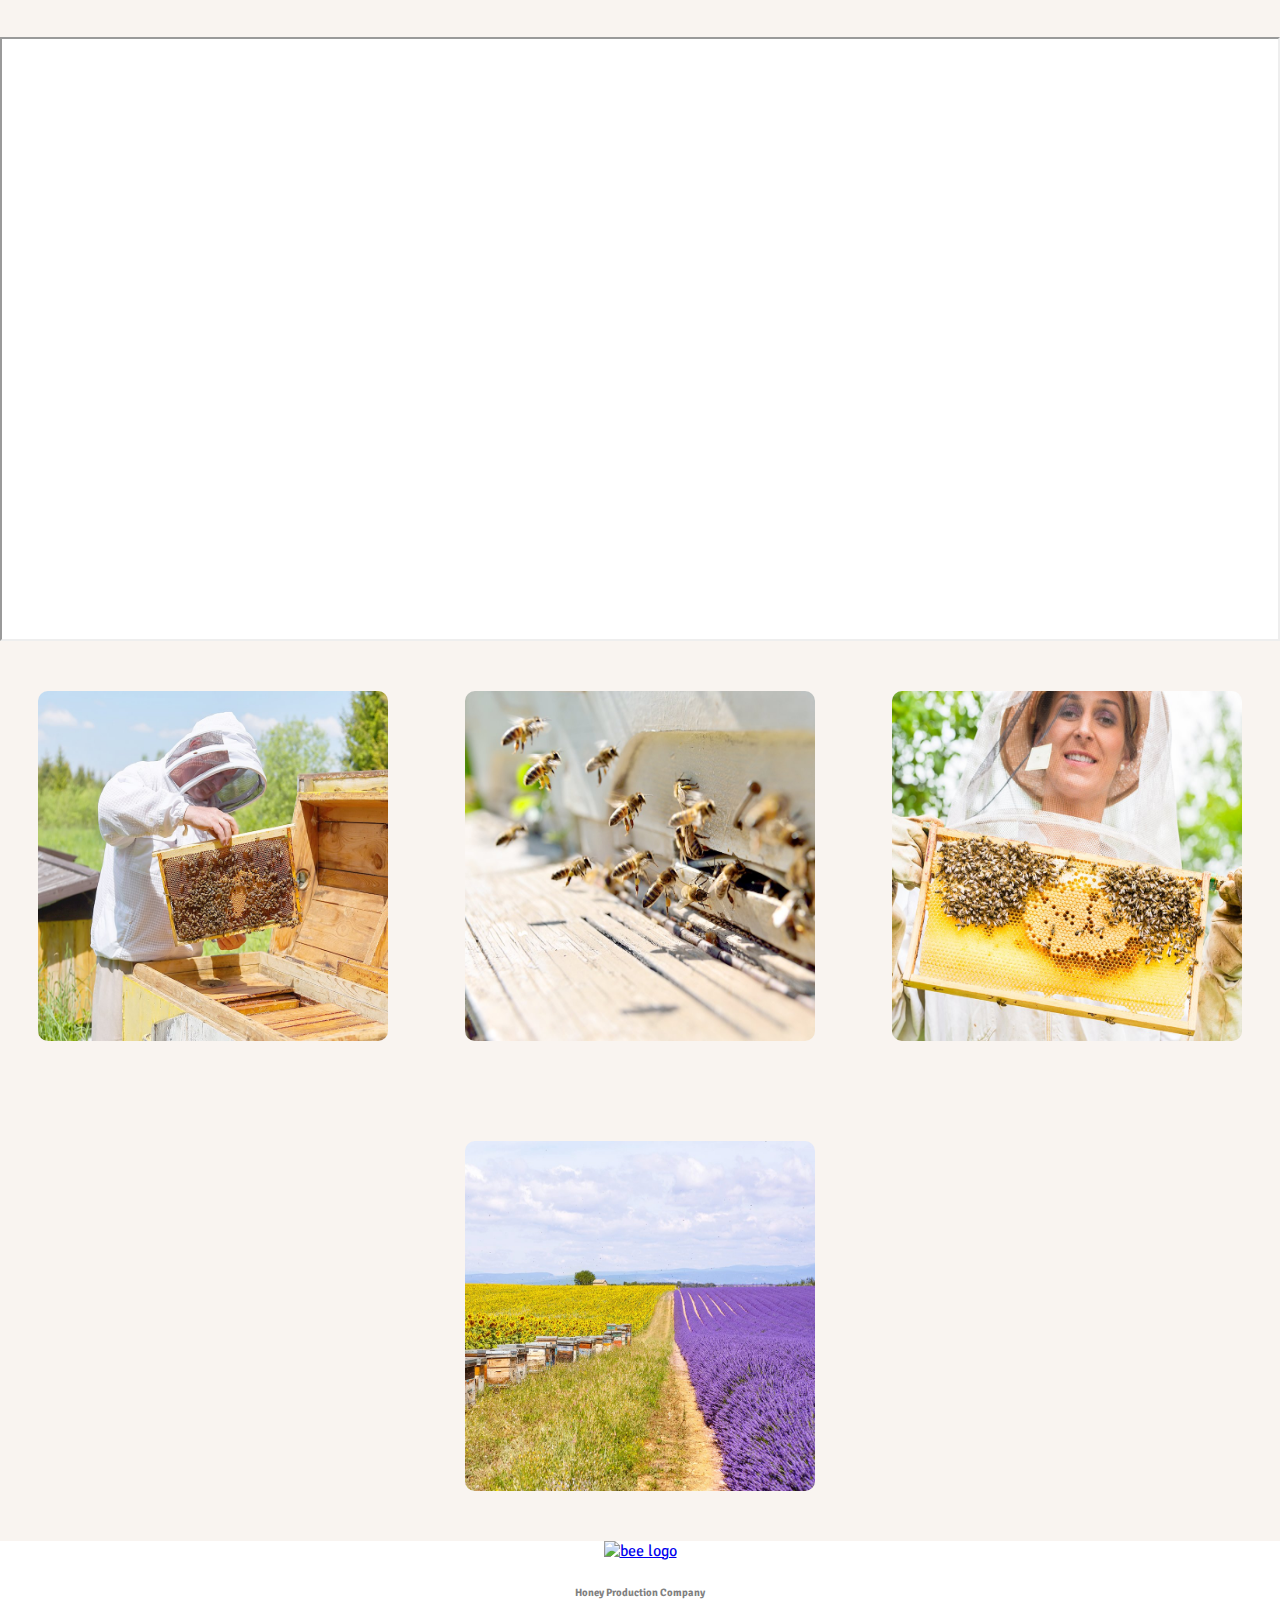
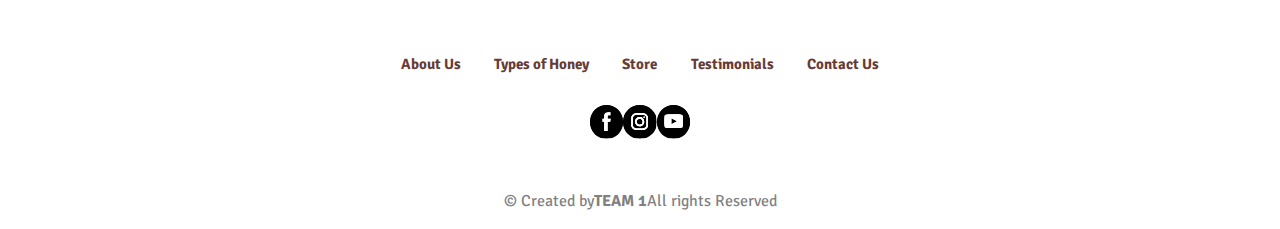
==== commit 0904cfab: "buttons fix" ====
--- a/index.html
+++ b/index.html
@@ -383,9 +383,9 @@
                 </p>
           </div>
           <div class="testimonials-block">
-                <div><button class="btn-primary prev"></button></div>
+                <div><button class="button-outline-button btn-primary prev"></button></div>
                 <div class="slides"></div>
-                <div><button class="btn-primary next"></button></div>
+                <div><button class="button-outline-button btn-primary next"></button></div>
          </div>       
         </nav>
 
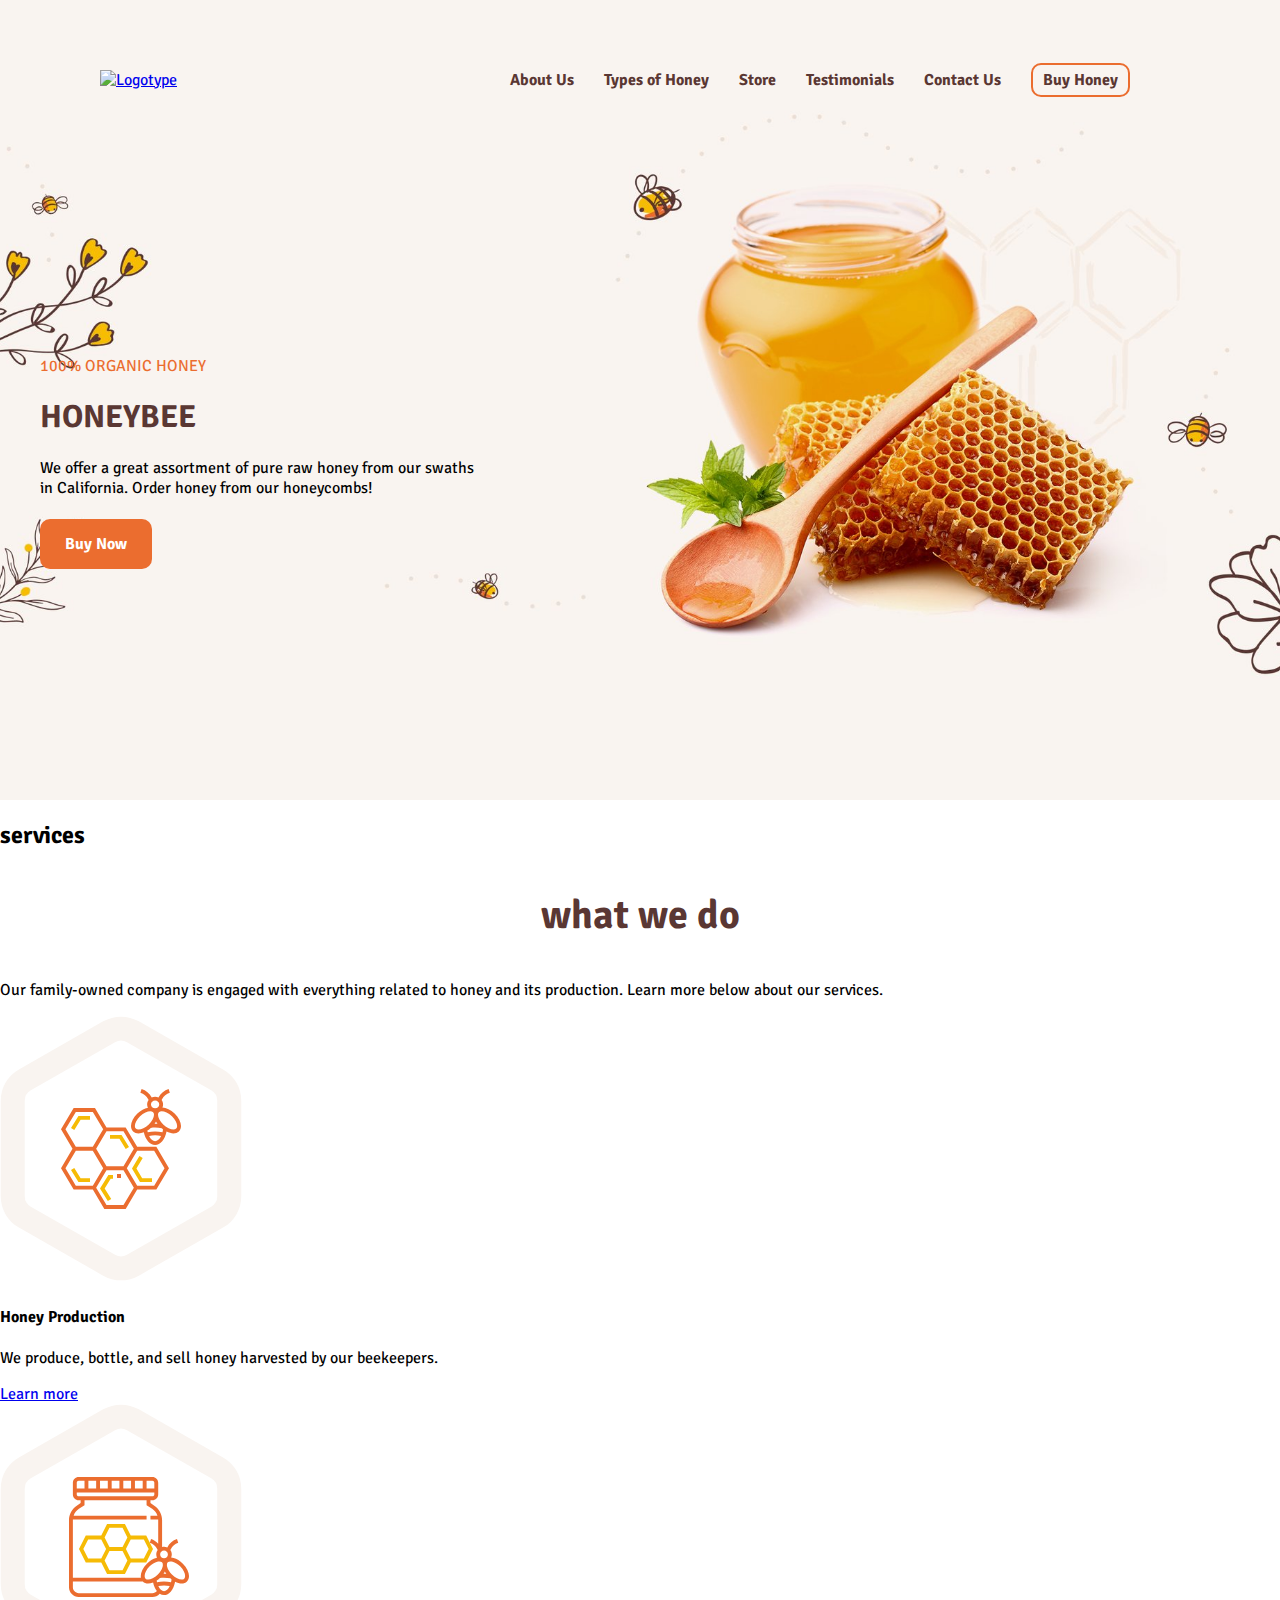
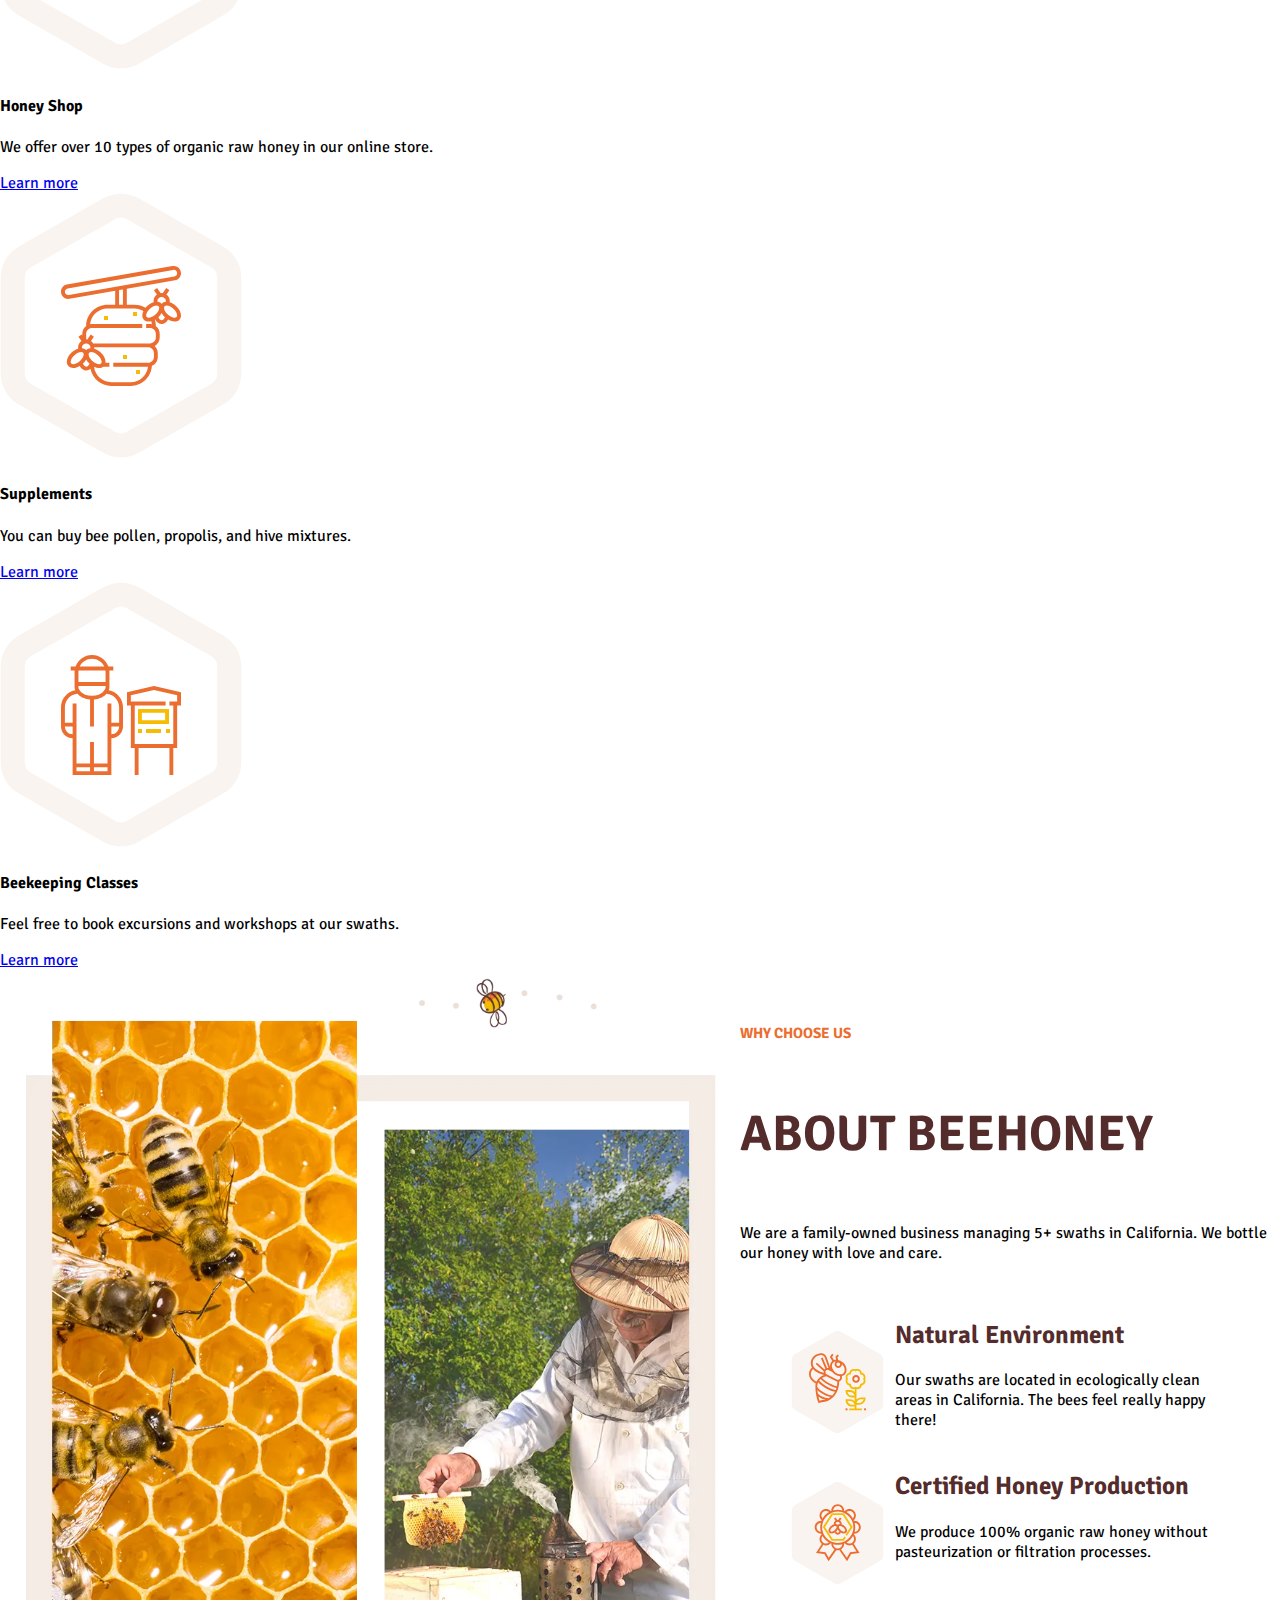
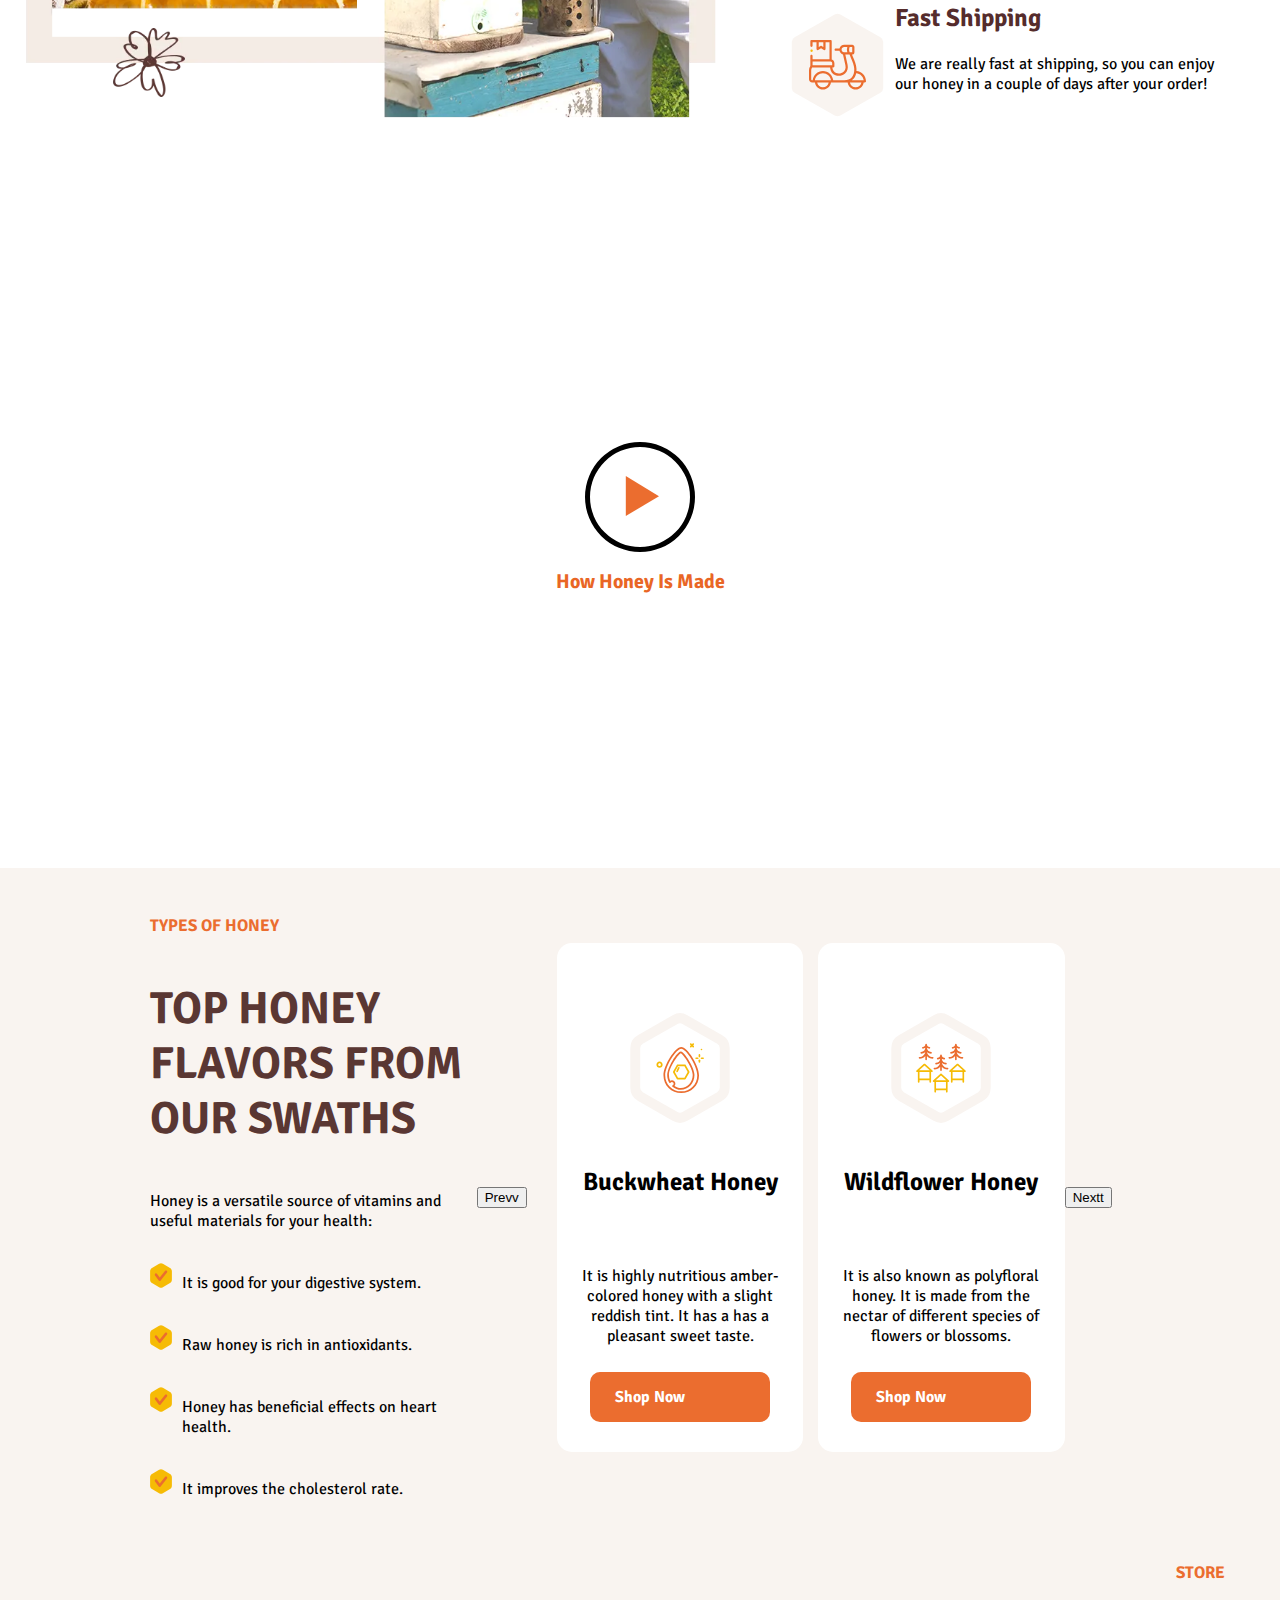
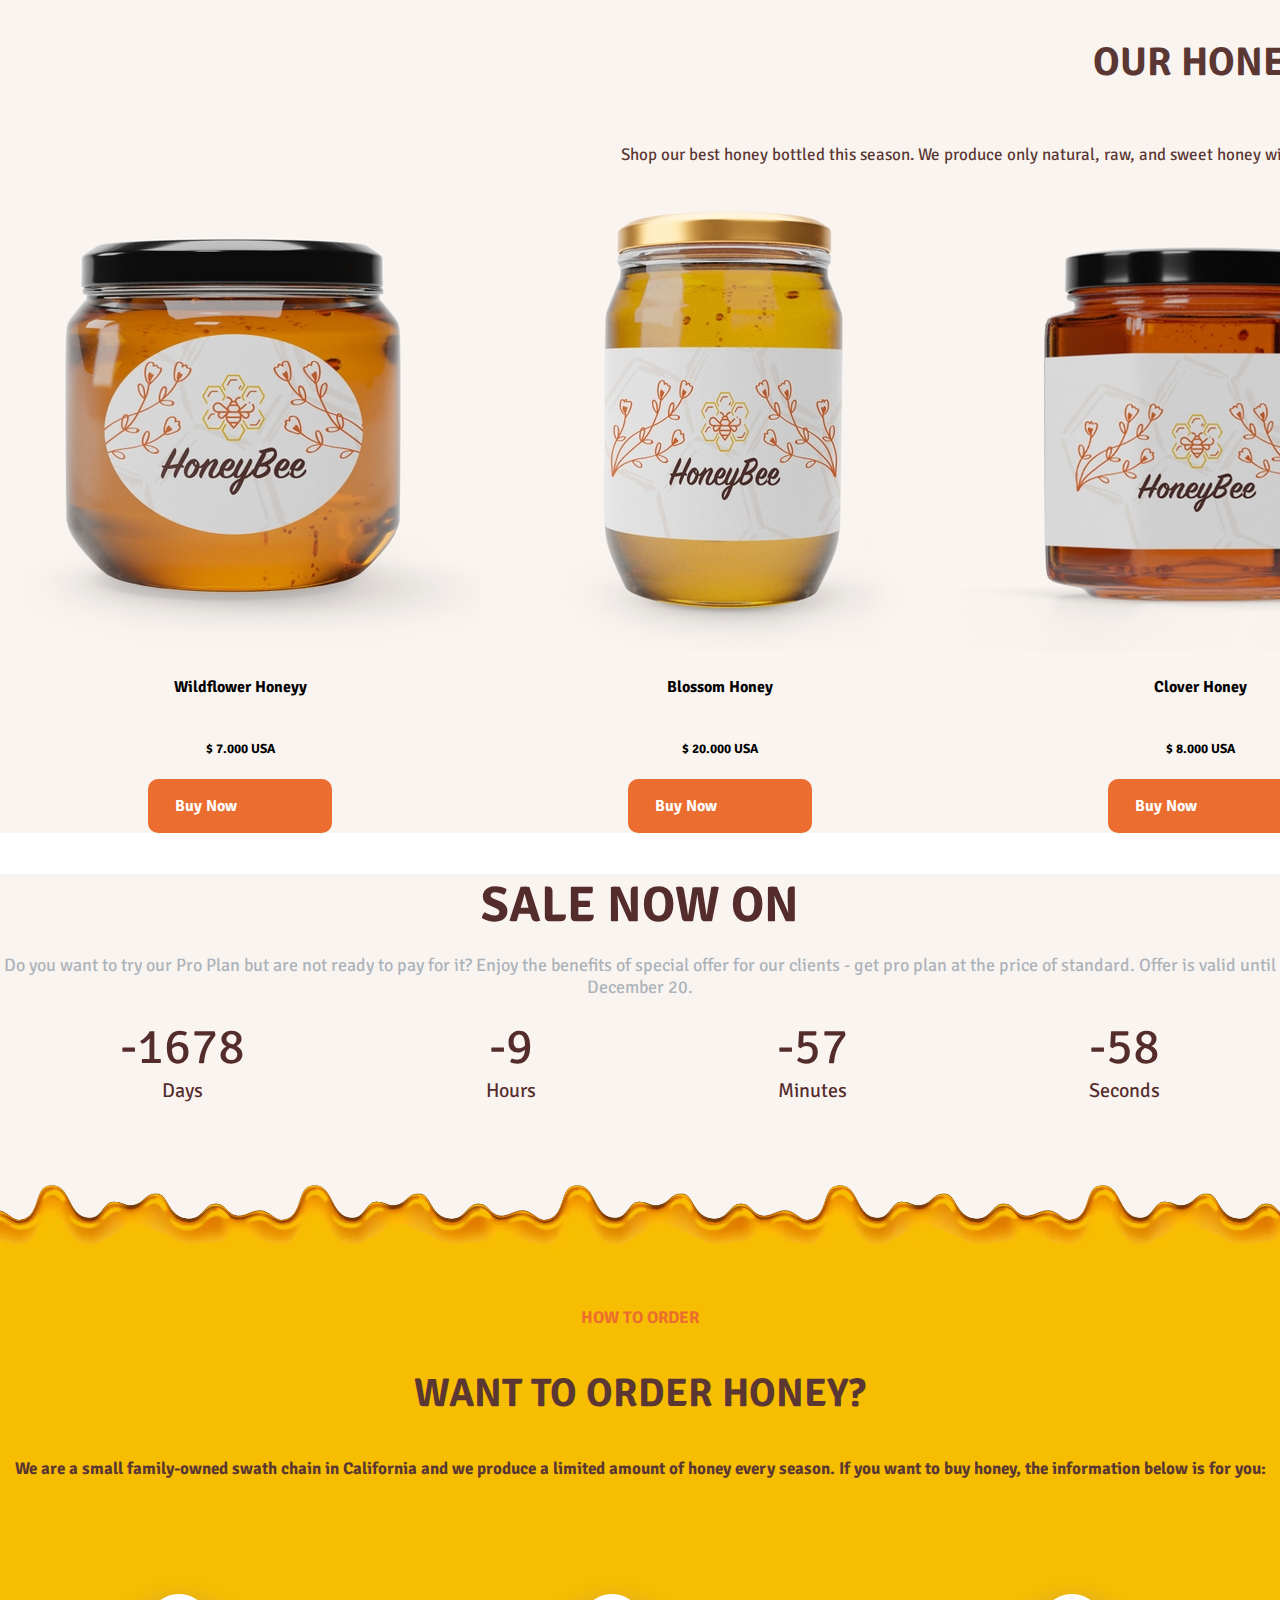
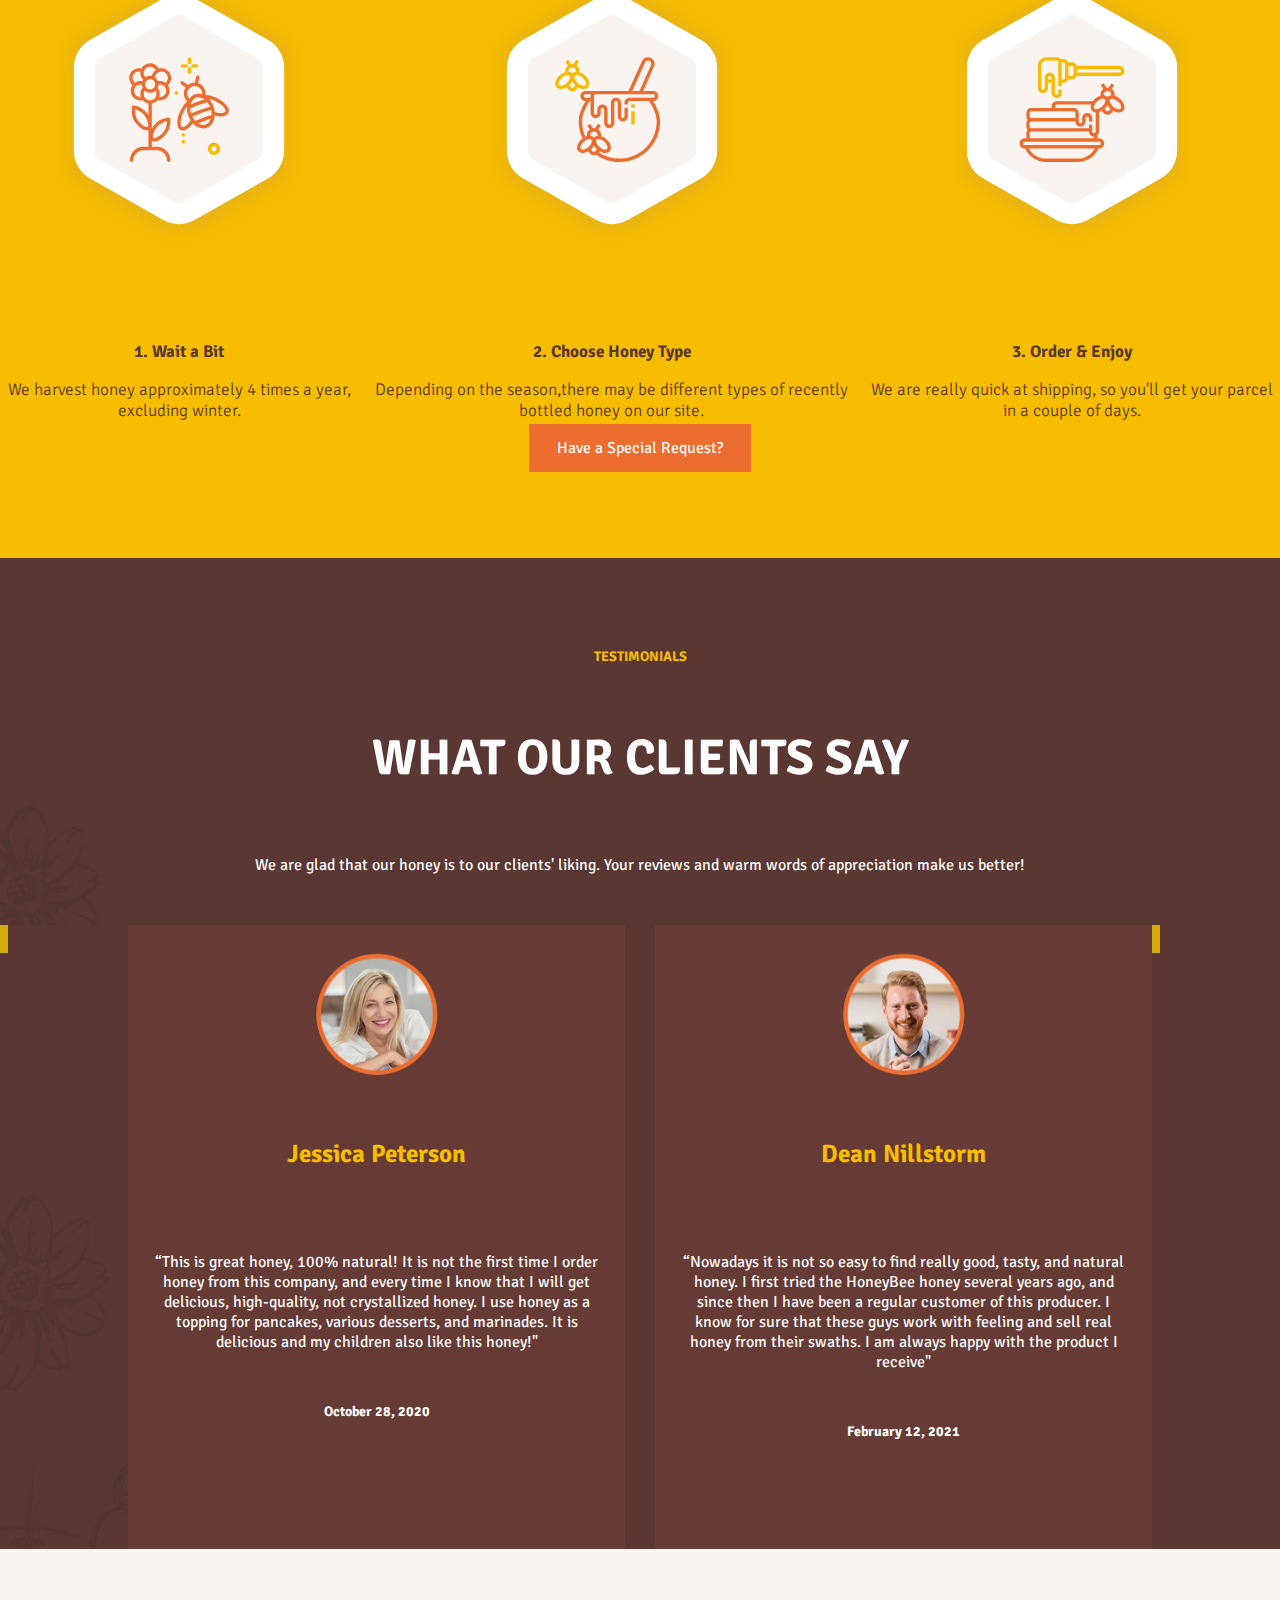
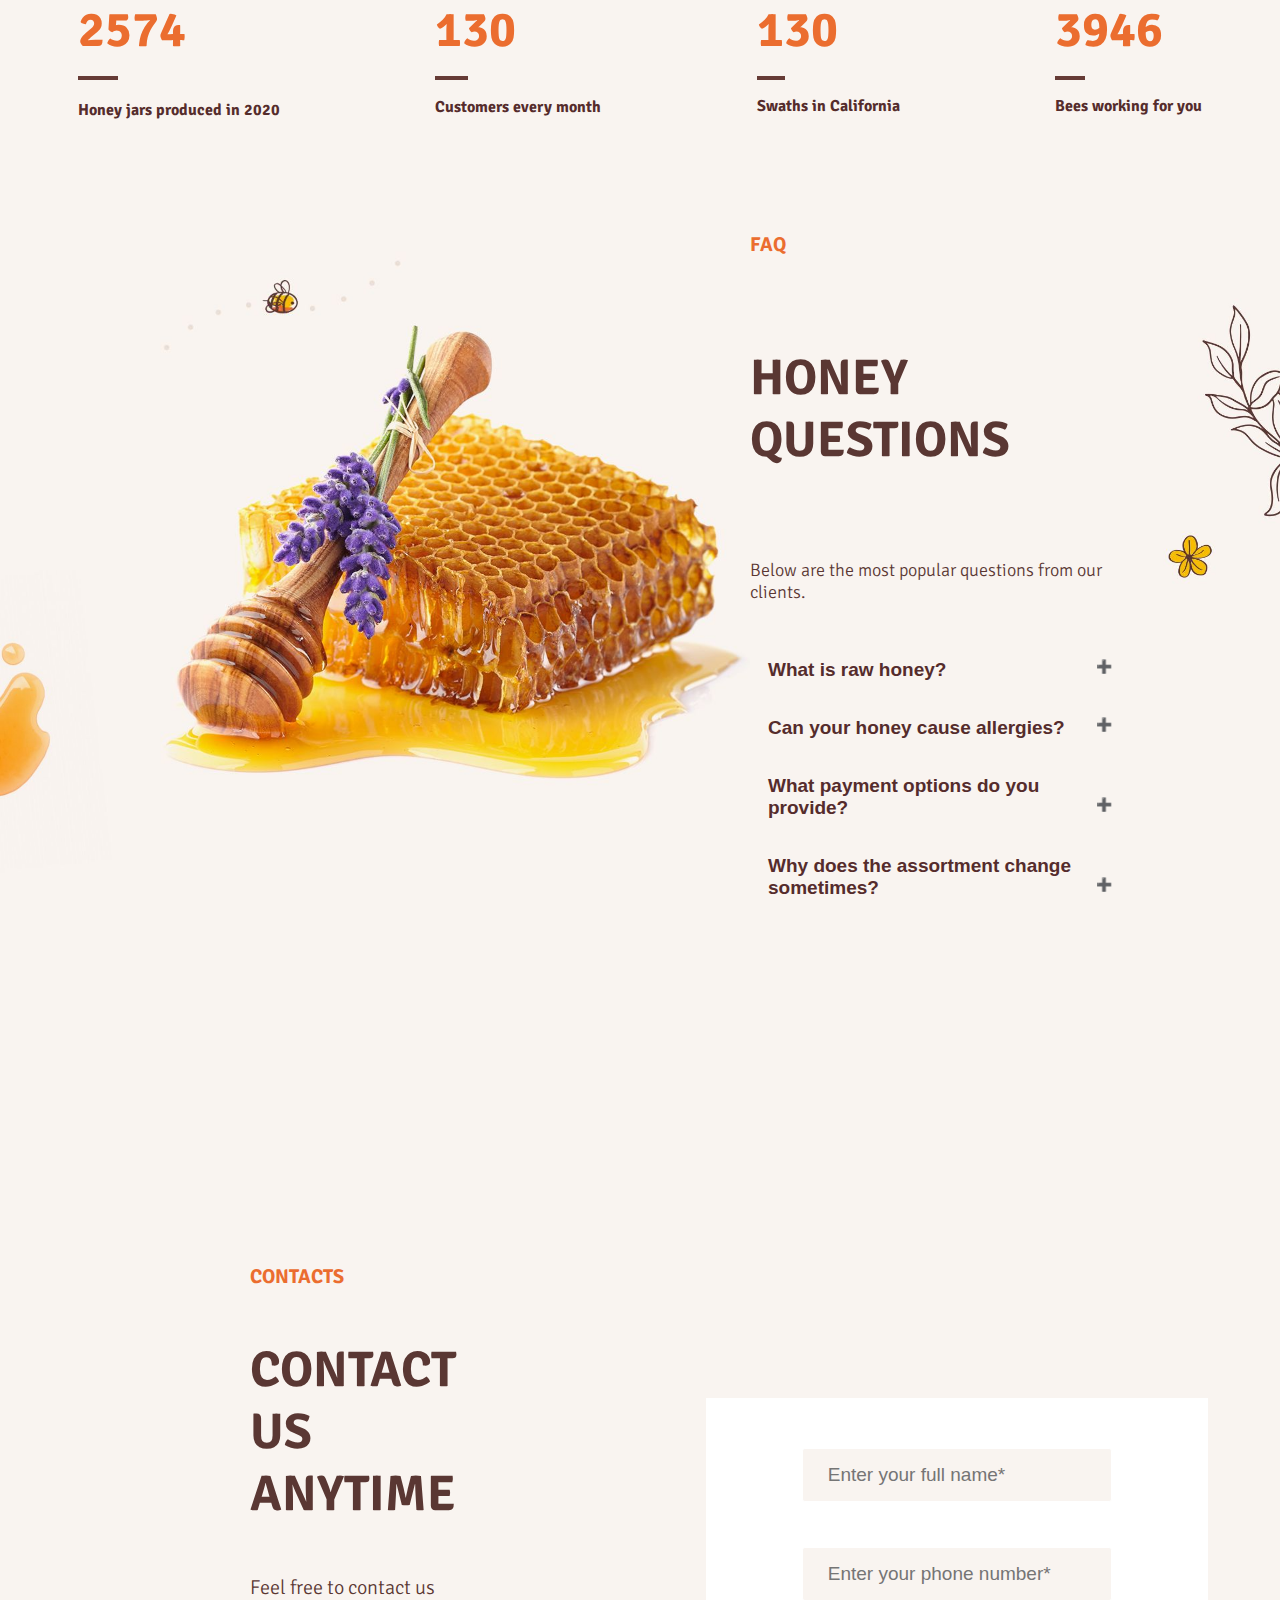
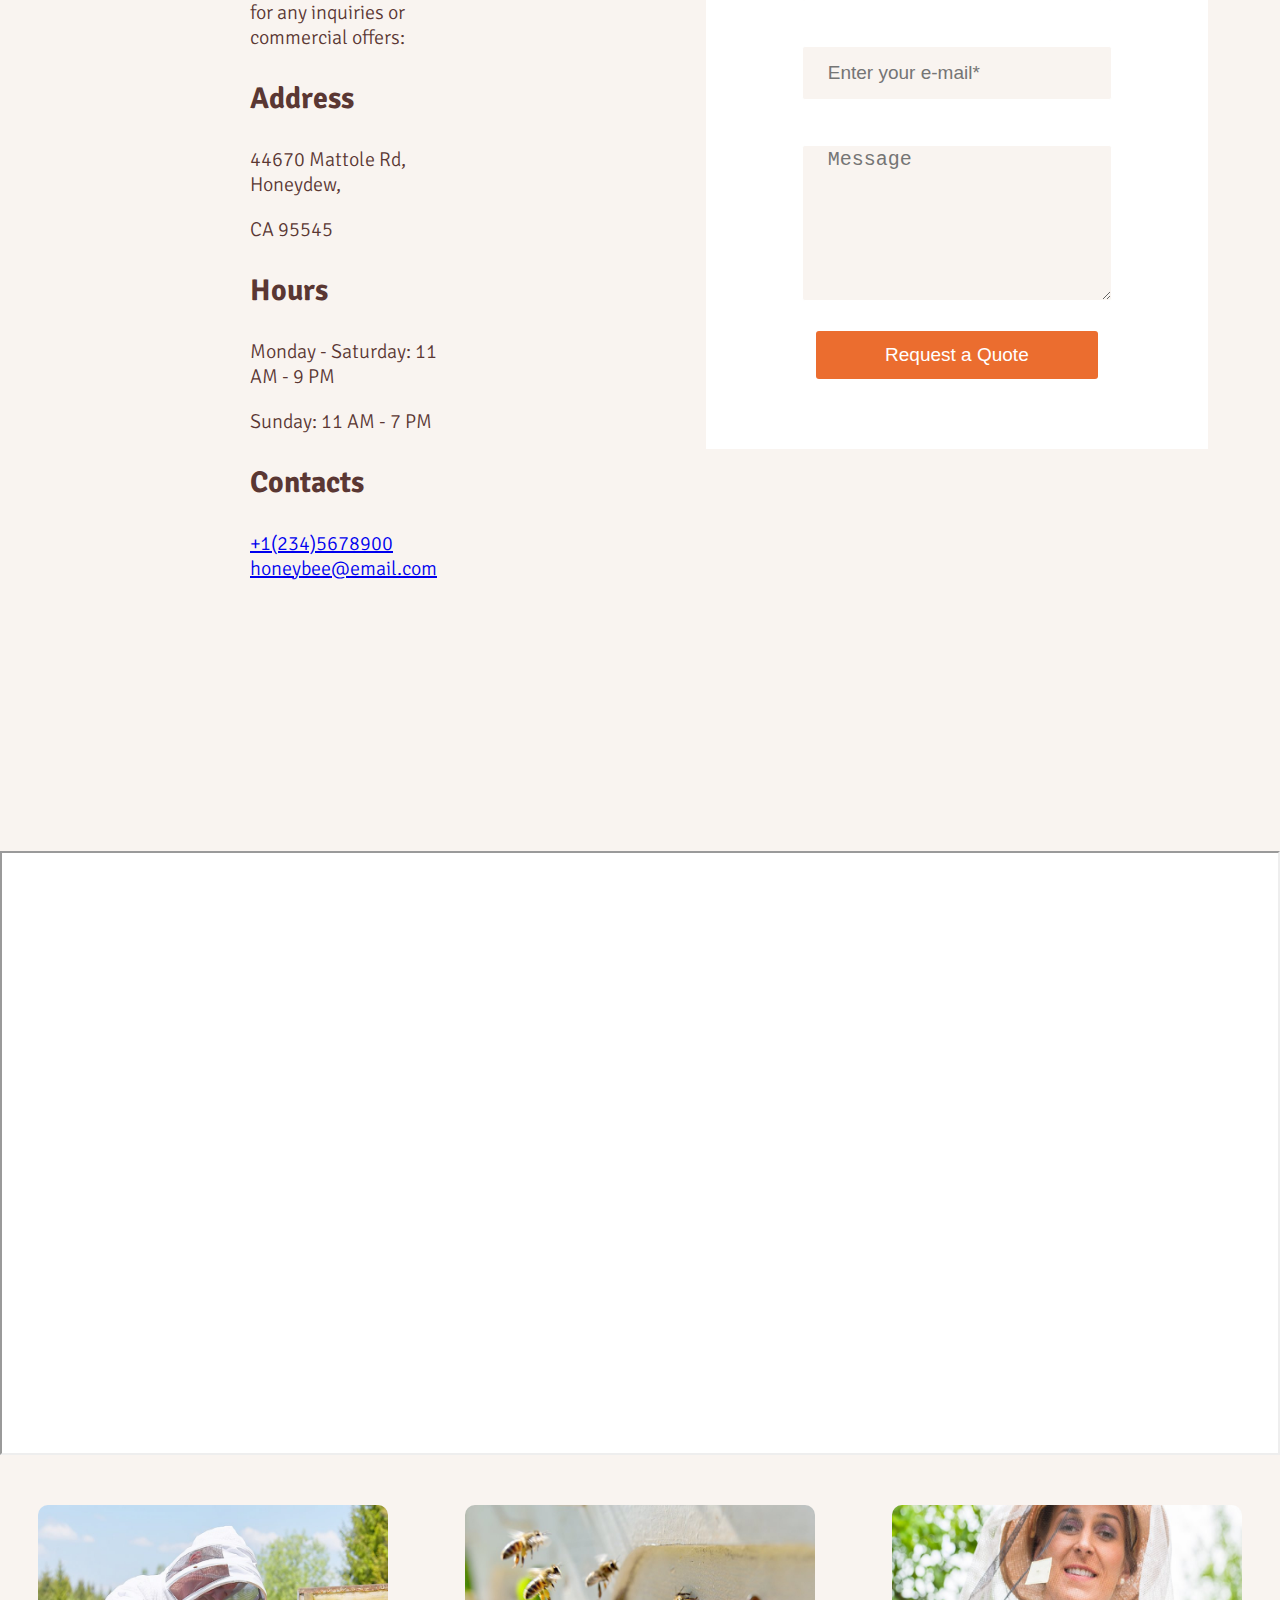
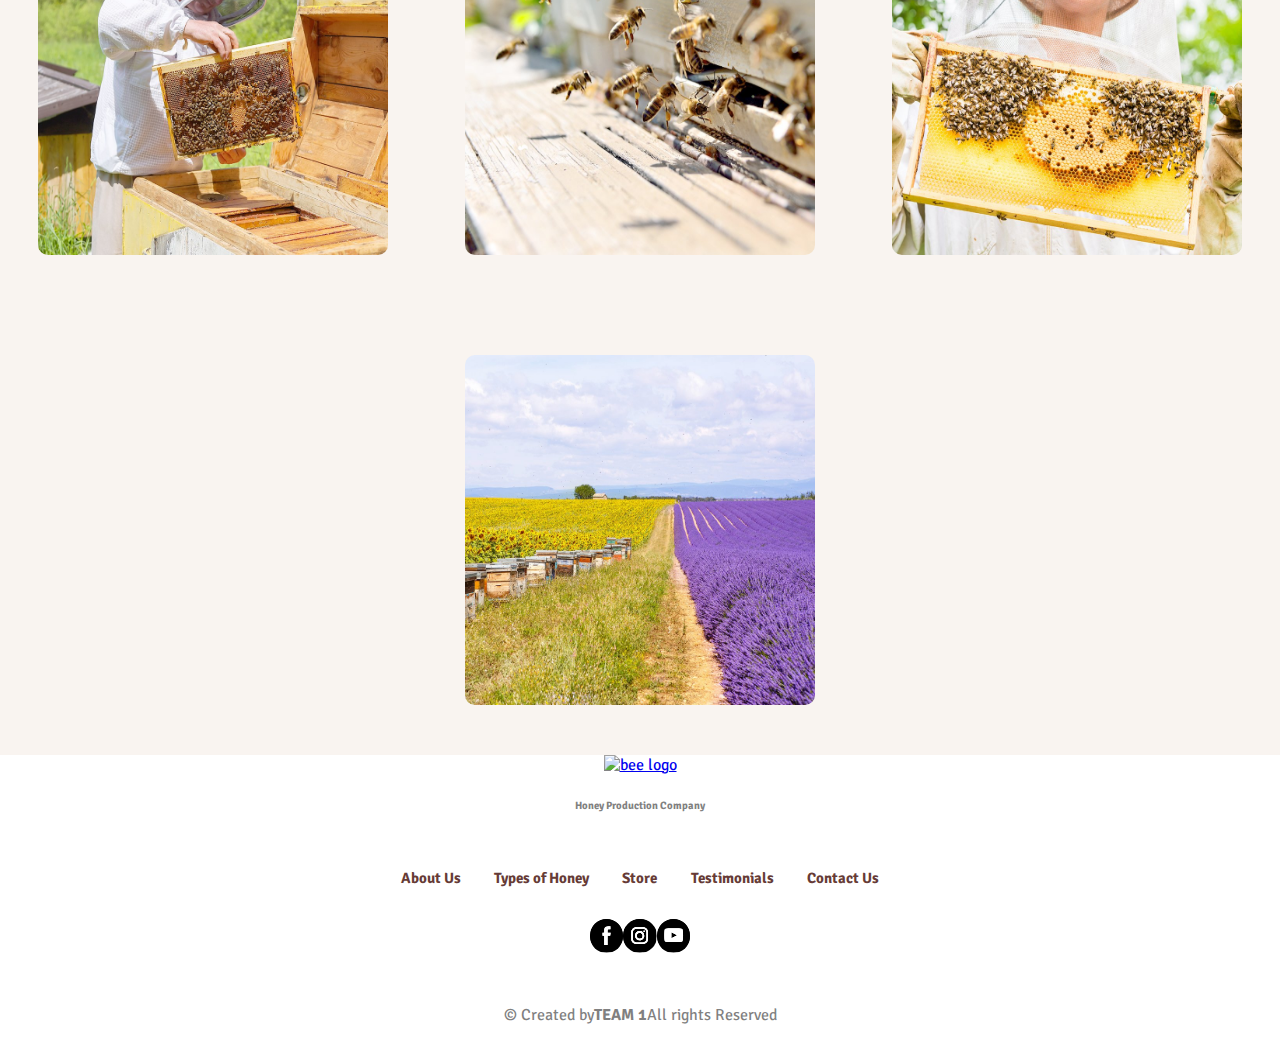
==== commit 0e64caa3: "js" ====
--- a/index.html
+++ b/index.html
@@ -9,8 +9,6 @@
     <link href="https://cdn.jsdelivr.net/npm/bootstrap@5.0.2/dist/css/bootstrap.min.css" rel="stylesheet" integrity="sha384-EVSTQN3/azprG1Anm3QDgpJLIm9Nao0Yz1ztcQTwFspd3yD65VohhpuuCOmLASjC" crossorigin="anonymous">
     <link rel="stylesheet" href="css/index.css">
     <link rel="stylesheet" href="css/types-of-honey.css">
-    <link rel="stylesheet" href="css/coroseltypes.css">
-    <link rel="stylesheet" href="css/burger.css">
 </head>
 <body >
     <header class="banner">
@@ -188,13 +186,13 @@
             <p class="subtitle-types-bar">Shop our best honey bottled this season. We produce only natural, raw, and sweet honey without any impurities or additives. If you want to buy honey, hurry up!</p>
 
             <div class="carousel-two conteiner">
-                <div class="current-slide d-block mx-auto"></div>
+               <!---- <div class="current-slide d-block mx-auto"></div>
                 <img src="" alt ="carouselimg ">  
                 <h4></h4>
                 <h5></h5>
                 <button></button>
                 <button class="bnext">Next</button>
-                <button class="bprev">Prev</button>
+                <button class="bprev">Prev</button>-->
                <!-- <div class="slide-shop">
                     <a href="wildflower-honey.html" target="_blank">
                     <img class="img-carousel-two" src="img/types-of-honey/wildflower-honey.jpg" alt="wildflower-honey"/></a>
@@ -230,76 +228,7 @@
         </section>
 
         <!-- Section shop on line-->
-
-        <main class="container">
-            <div class="jumbotron">
-                
-                <div id="carouselOffers" class="carousel slide" data-bs-ride="carousel">
-                  <div class="carousel-inner">
-
-                    <!-- Todo: Dynamically add items here --> 
-                  </div>
-                  <a class="carousel-control-prev" href="#carouselOffers" role="button" data-bs-slide="prev">
-                    <span class="carousel-control-prev-icon" aria-hidden="true"></span>
-                    <span class="sr-only">Previous</span>
-                  </a>
-                  <a class="carousel-control-next" href="#carouselOffers" role="button" data-bs-slide="next">
-                    <span class="carousel-control-next-icon" aria-hidden="true"></span>
-                    <span class="sr-only">Next</span>
-                  </a>
-                </div>
-            </div>
-    
-            </div>
-            <section>
-                <h2 id="products">Products</h2>
-                <button class="sort-asc btn">Sort Ascending</button>
-                <button class="sort-desc btn">Button Descending</button>
-                <input type="text" class="search">
-                <div class="row products-container">
-                   <!--Products are dynamically generated here-->
-                </div>
-            </section>
-        </main>
-    
-    
-    
         
-        <!-- Modal Cart -->
-        <div class="modal fade" id="modal-cart" tabindex="-1" role="dialog" aria-labelledby="cartLabel" aria-hidden="true">
-          <div class="modal-dialog" role="document">
-            <div class="modal-content">
-              <div class="modal-header">
-                <h5 class="modal-title" id="cartLabel">Cart</h5>
-                <button type="button" class="close" data-bs-dismiss="modal" aria-label="Close">
-                  <span aria-hidden="true">&times;</span>
-                </button>
-              </div>
-              <div class="modal-body">
-                <div class="cart-product-list-container"></div>
-                <hr>
-                <div class="container">
-                  <form class="form-contacts">
-                    <div class="form-group row">
-                      <label for="client-name" class="col-4 col-form-label">Your name:</label>
-                      <input class="form-control col-8" type="text" id="client-name" required>
-                    </div>
-                    <div class="form-group row">
-                      <label for="client-email" class="col-4 col-form-label">Your email:</label>
-                      <input class="form-control col-8" type="email" id="client-email" required>
-                    </div>
-                  </form>
-                </div>
-              </div>
-              <div class="modal-footer">
-                <button type="button" class="btn btn-secondary close-btn" data-bs-dismiss="modal">Close</button>
-                <button class="btn btn-primary order">Order</button>
-              </div>
-            </div>
-          </div>
-        </div>
-    
-
         <!-- Section shop online-->
 
 
@@ -308,7 +237,7 @@
 
 
         <div>
-            <a href="buy-now.html">Box with form </a>
+            <!--<a href="buy-now.html">Box with form </a>-->
         </div>
 
         <!--Maksym -->
@@ -383,9 +312,9 @@
                 </p>
           </div>
           <div class="testimonials-block">
-                <div><button class="button-outline-button btn-primary prev"></button></div>
+                <div><span class="arrow-left btn-primary prev"></span></div>
                 <div class="slides"></div>
-                <div><button class="button-outline-button btn-primary next"></button></div>
+                <div><span class="arrow-right btn-primary next"></span></div>
          </div>       
         </nav>
 
--- a/css/types-of-honey.css
+++ b/css/types-of-honey.css
@@ -69,14 +69,14 @@
     text-align: center;
     padding: 10px;
 }
-.types {
+/*.types {
     background-image: url(../img/type_optimized.jpg);
     background-size: cover;
     background-repeat: no-repeat;
     align-items: center;
     width: auto;
-    height: 900px;
-    }
+    height:auto;
+    }*/
 .imgcarouselone{
     max-width: 100px;
     height: auto;
@@ -190,6 +190,7 @@
 
 /* carusel shop*/
 .carousel-two {
+    margin: 0rem;
     display: flex;
     align-items: center;
     justify-content: center;
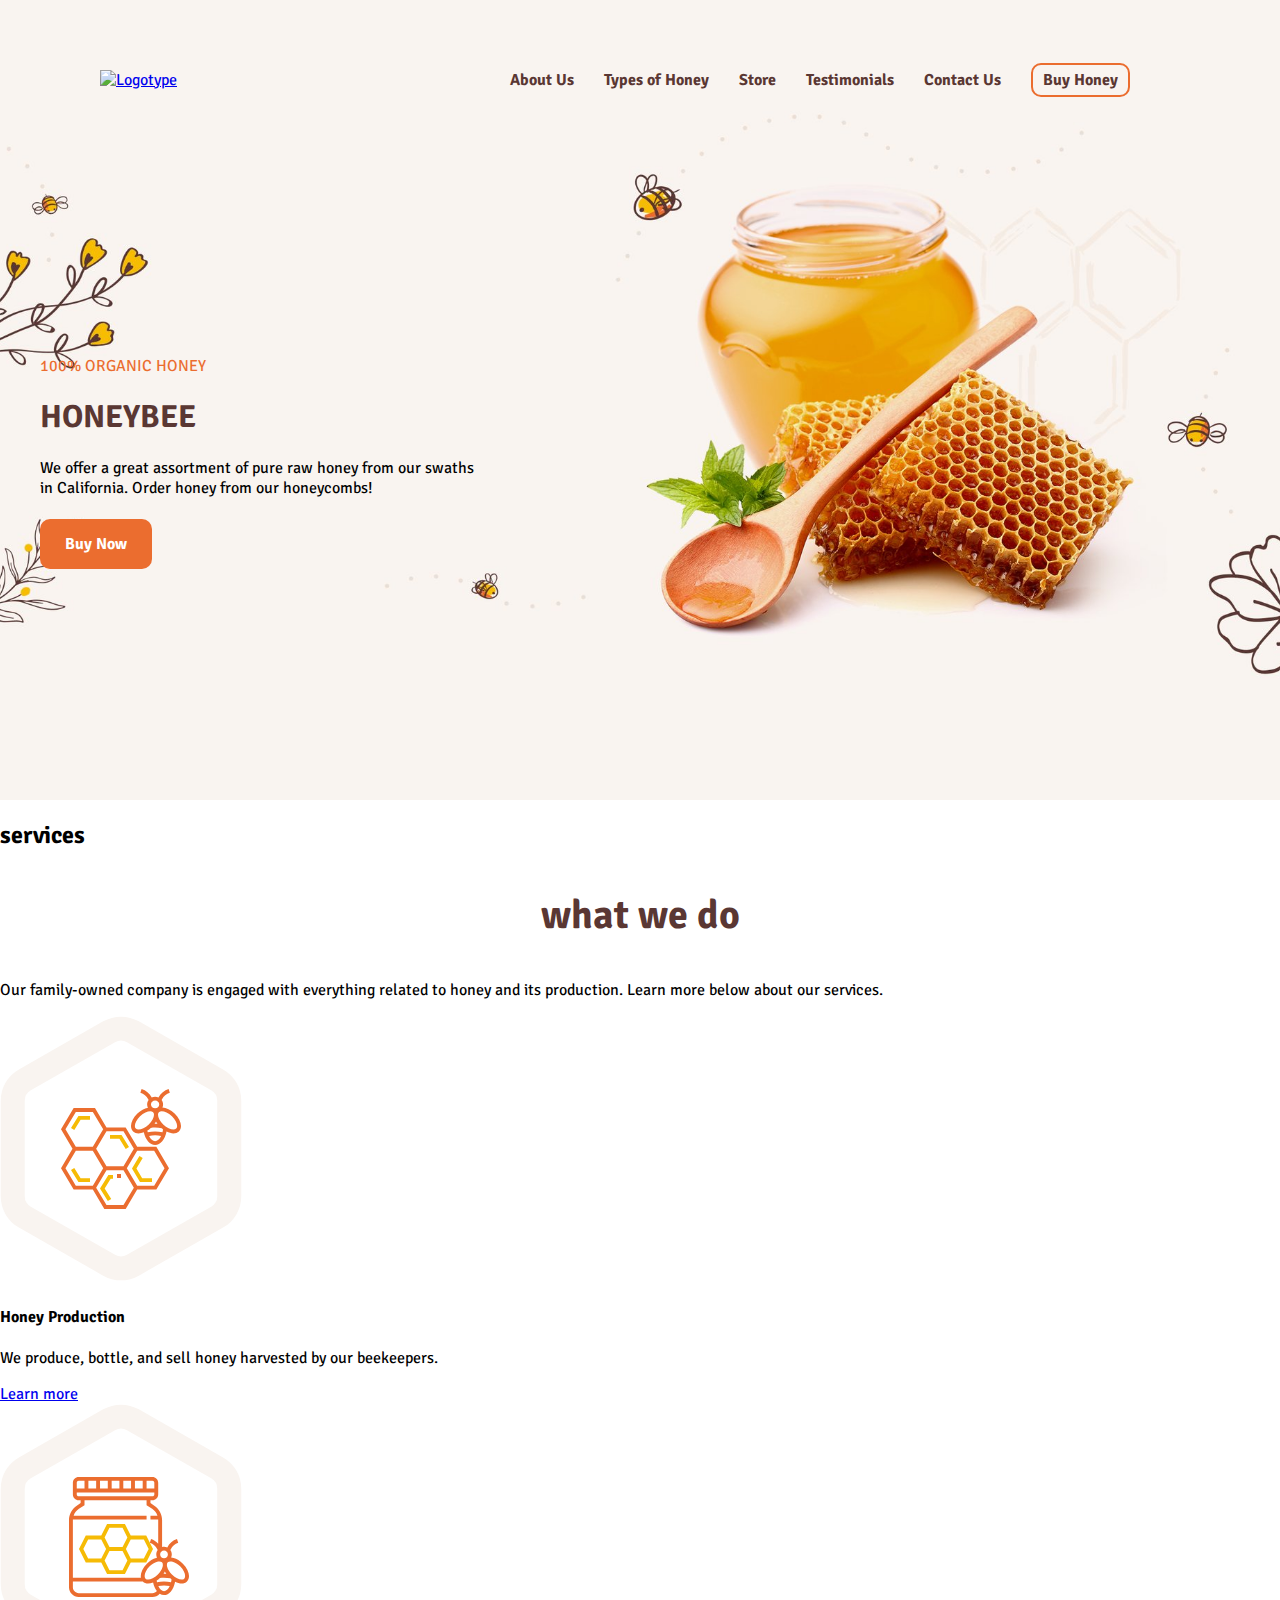
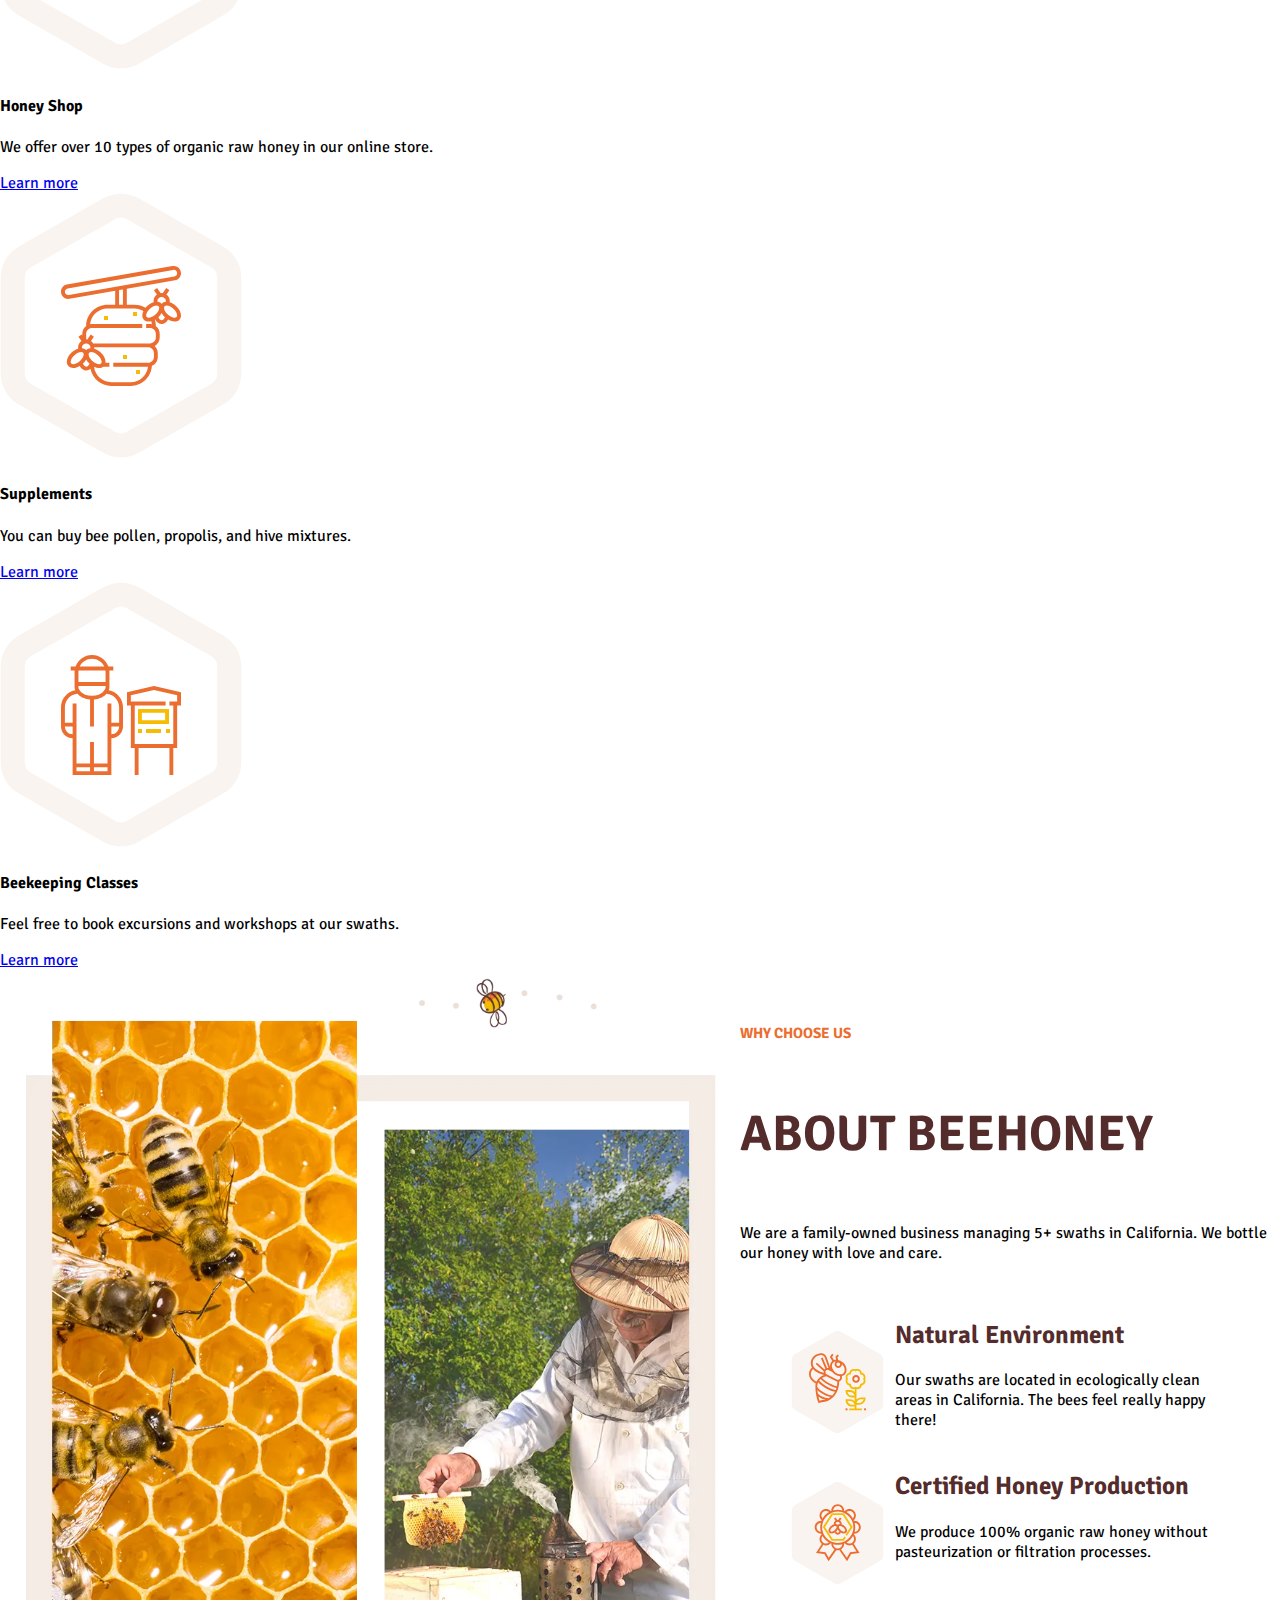
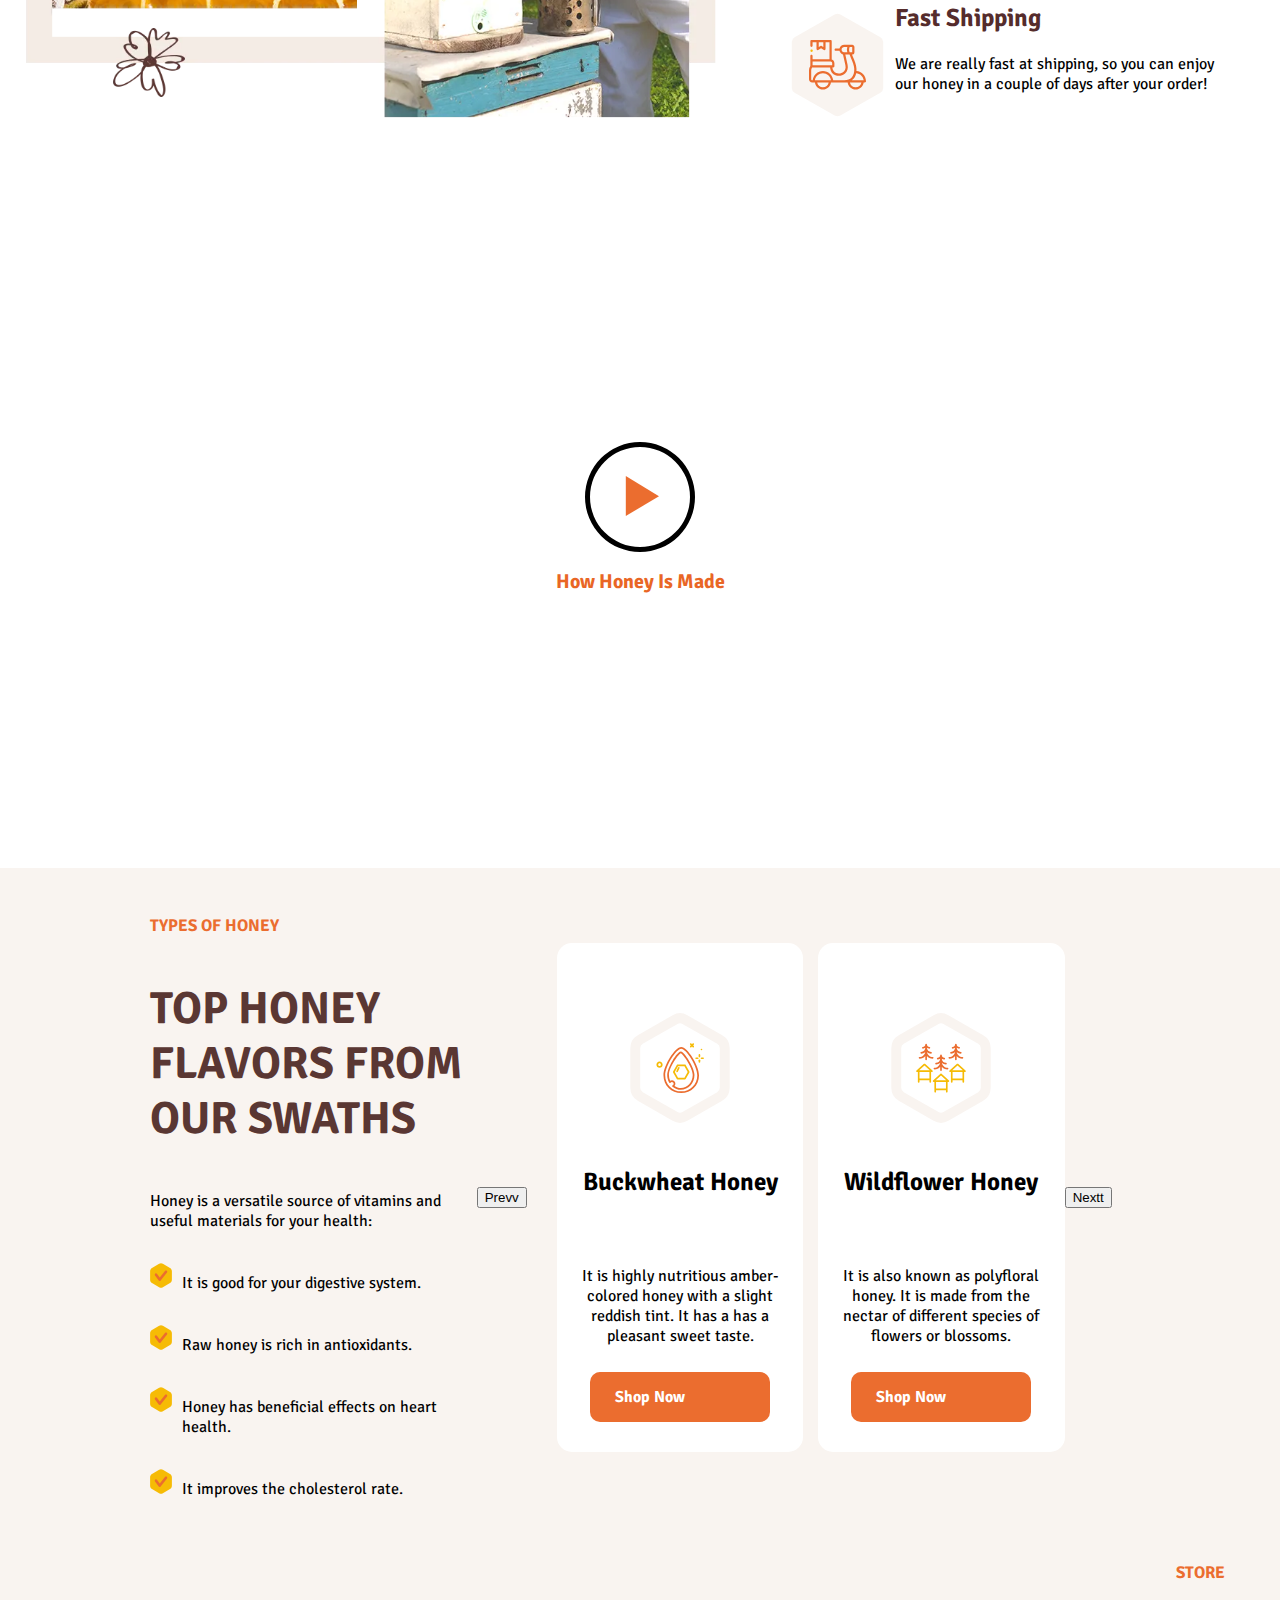
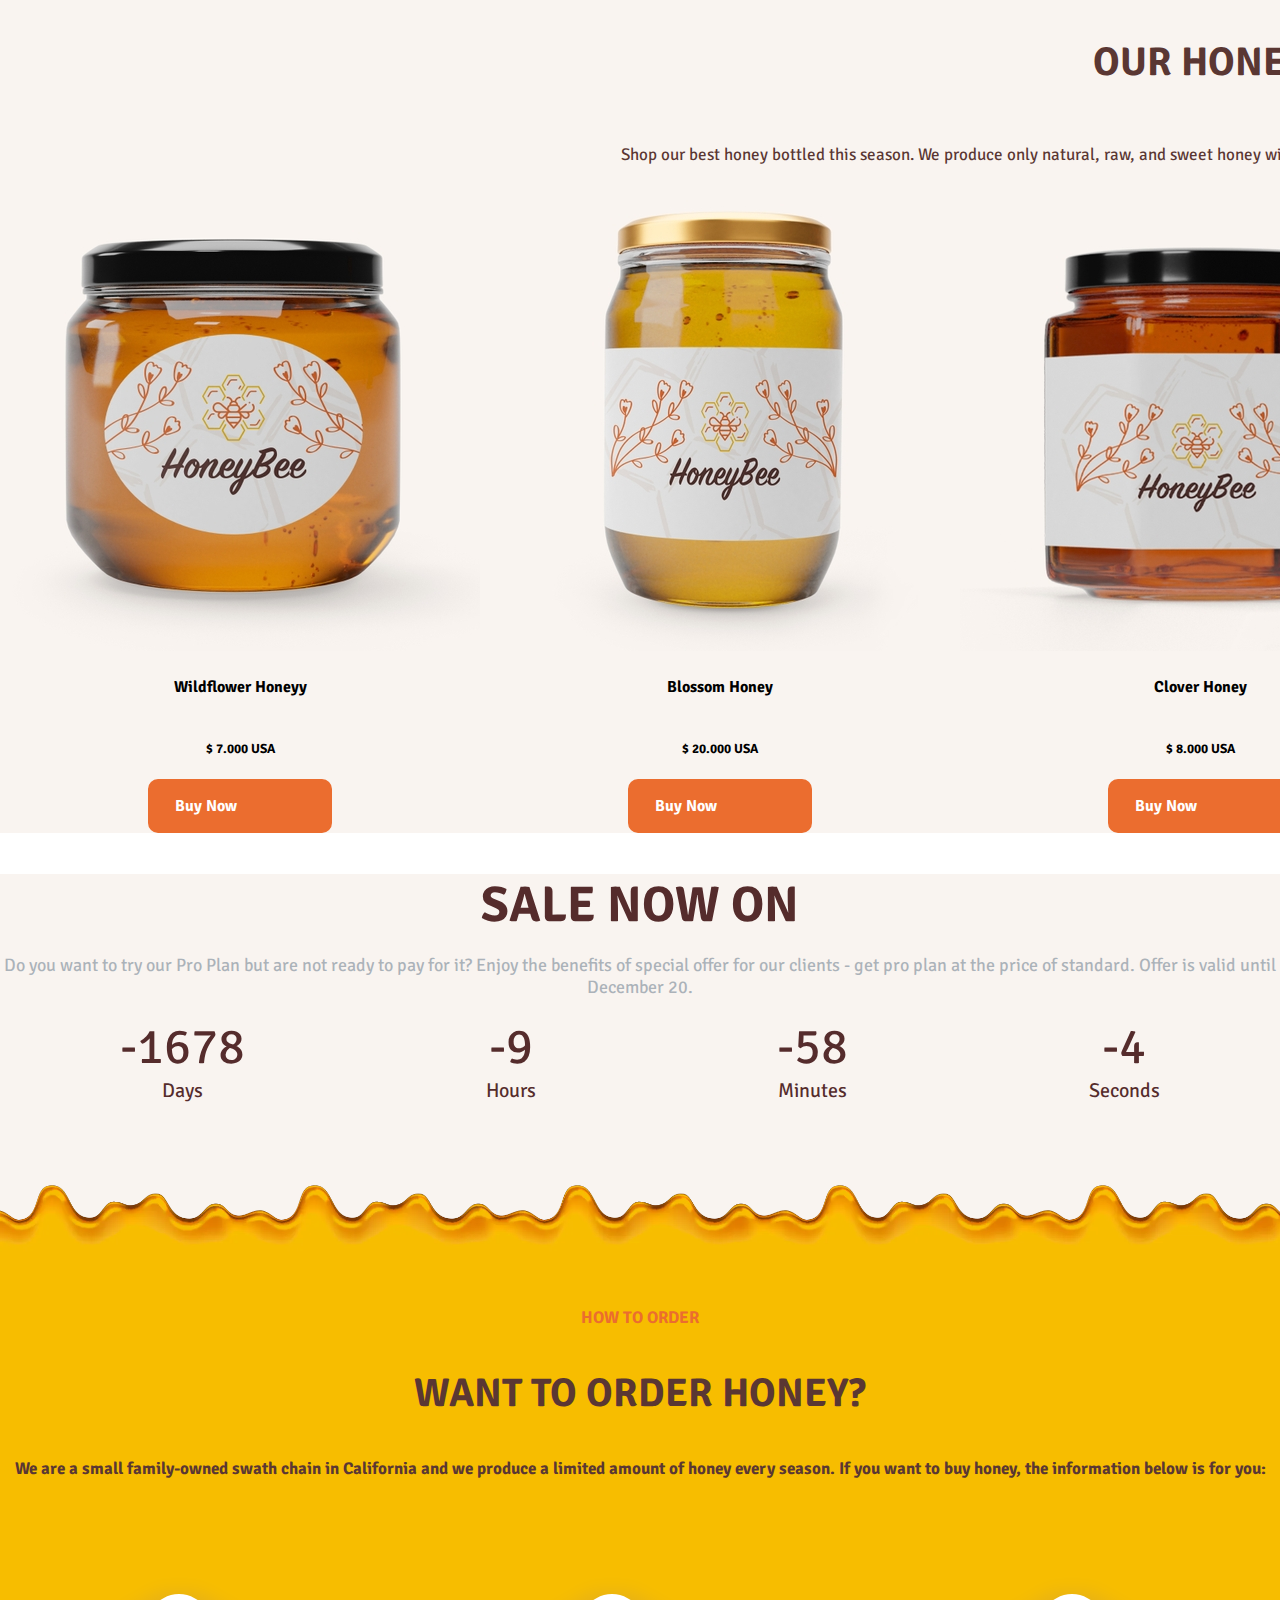
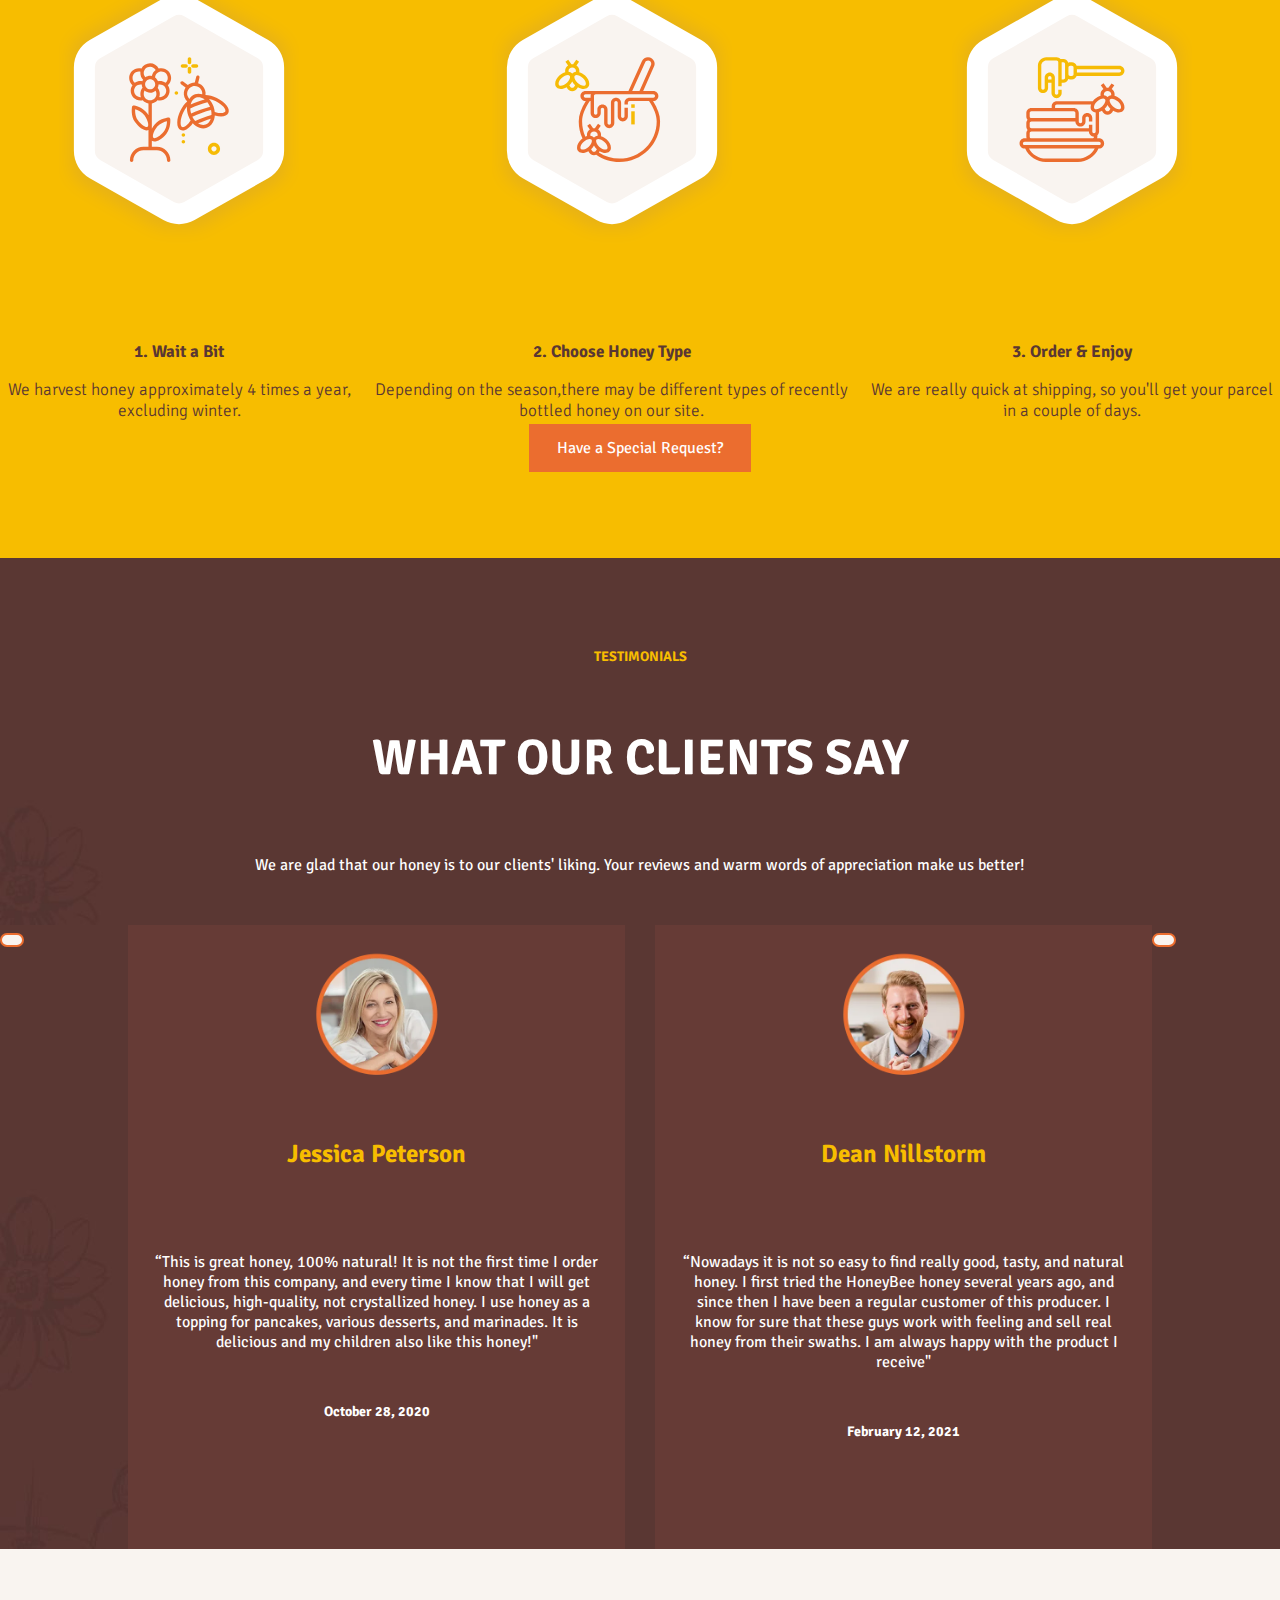
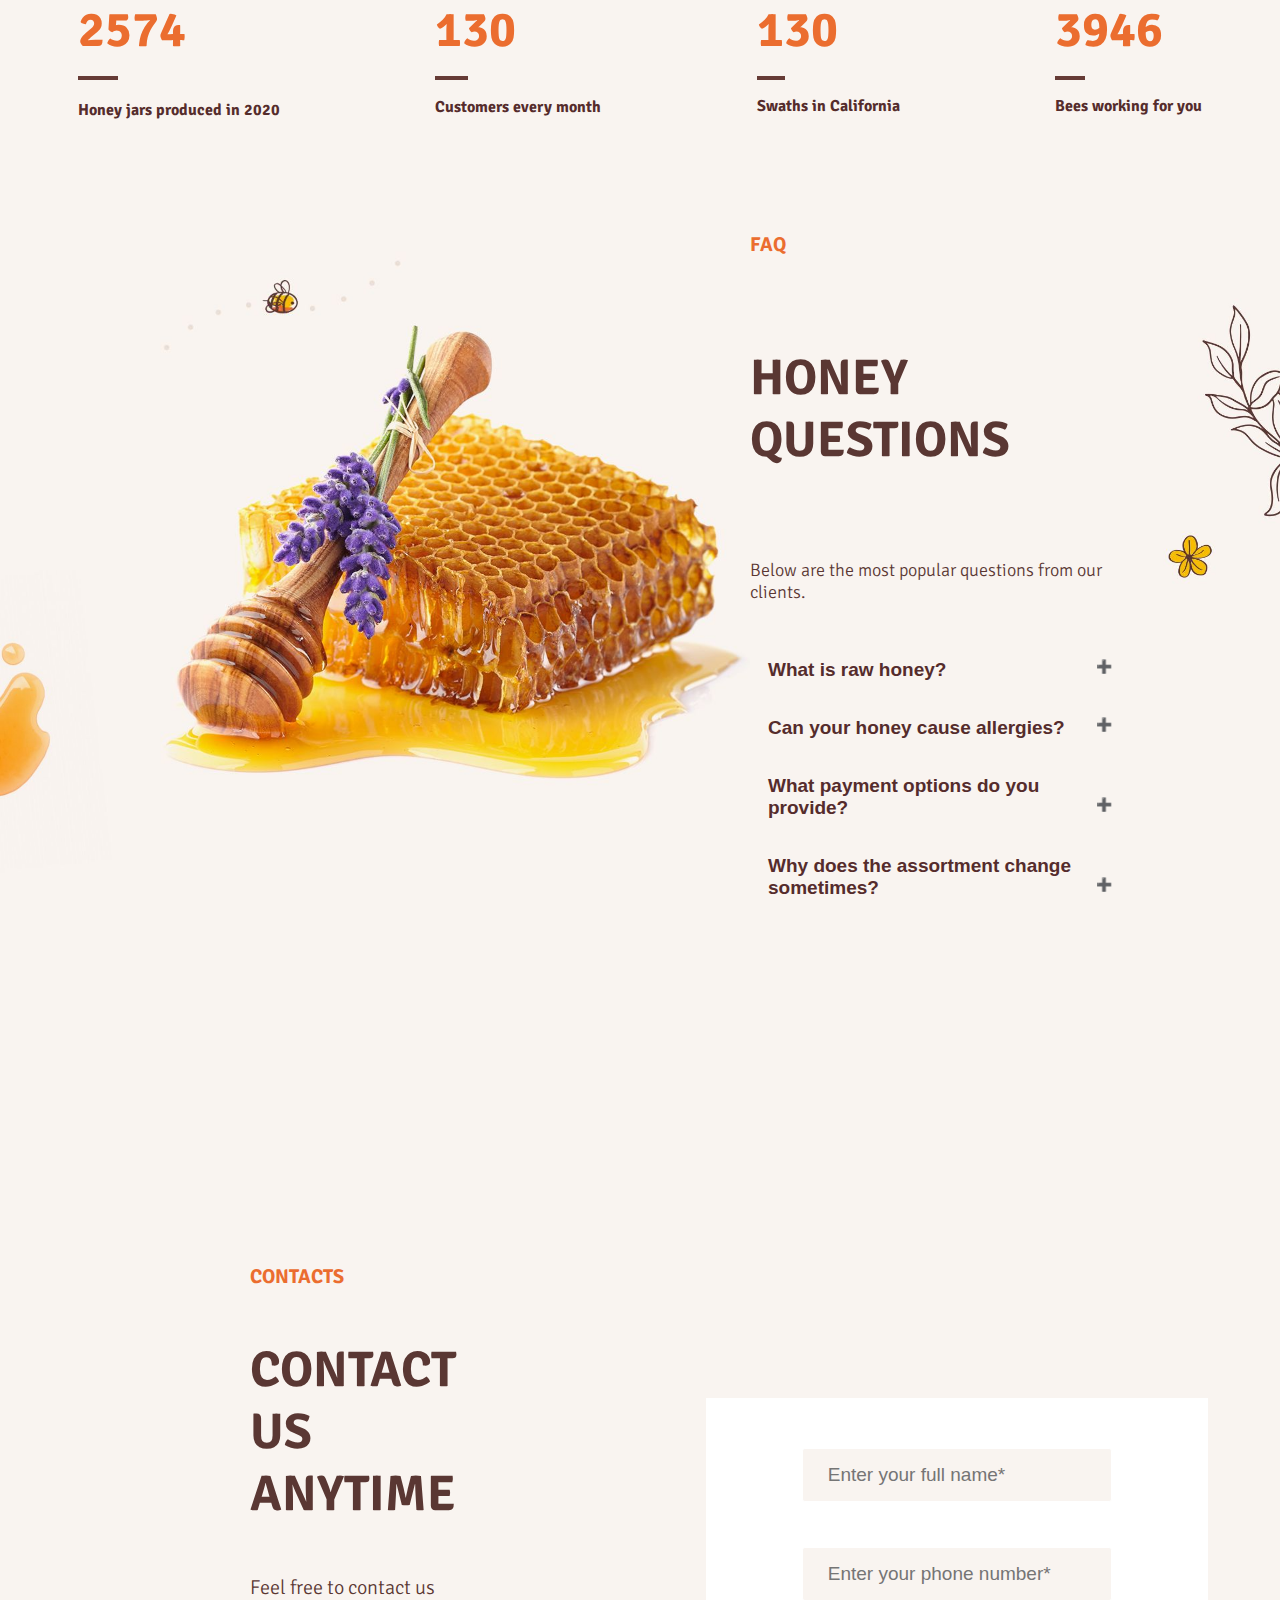
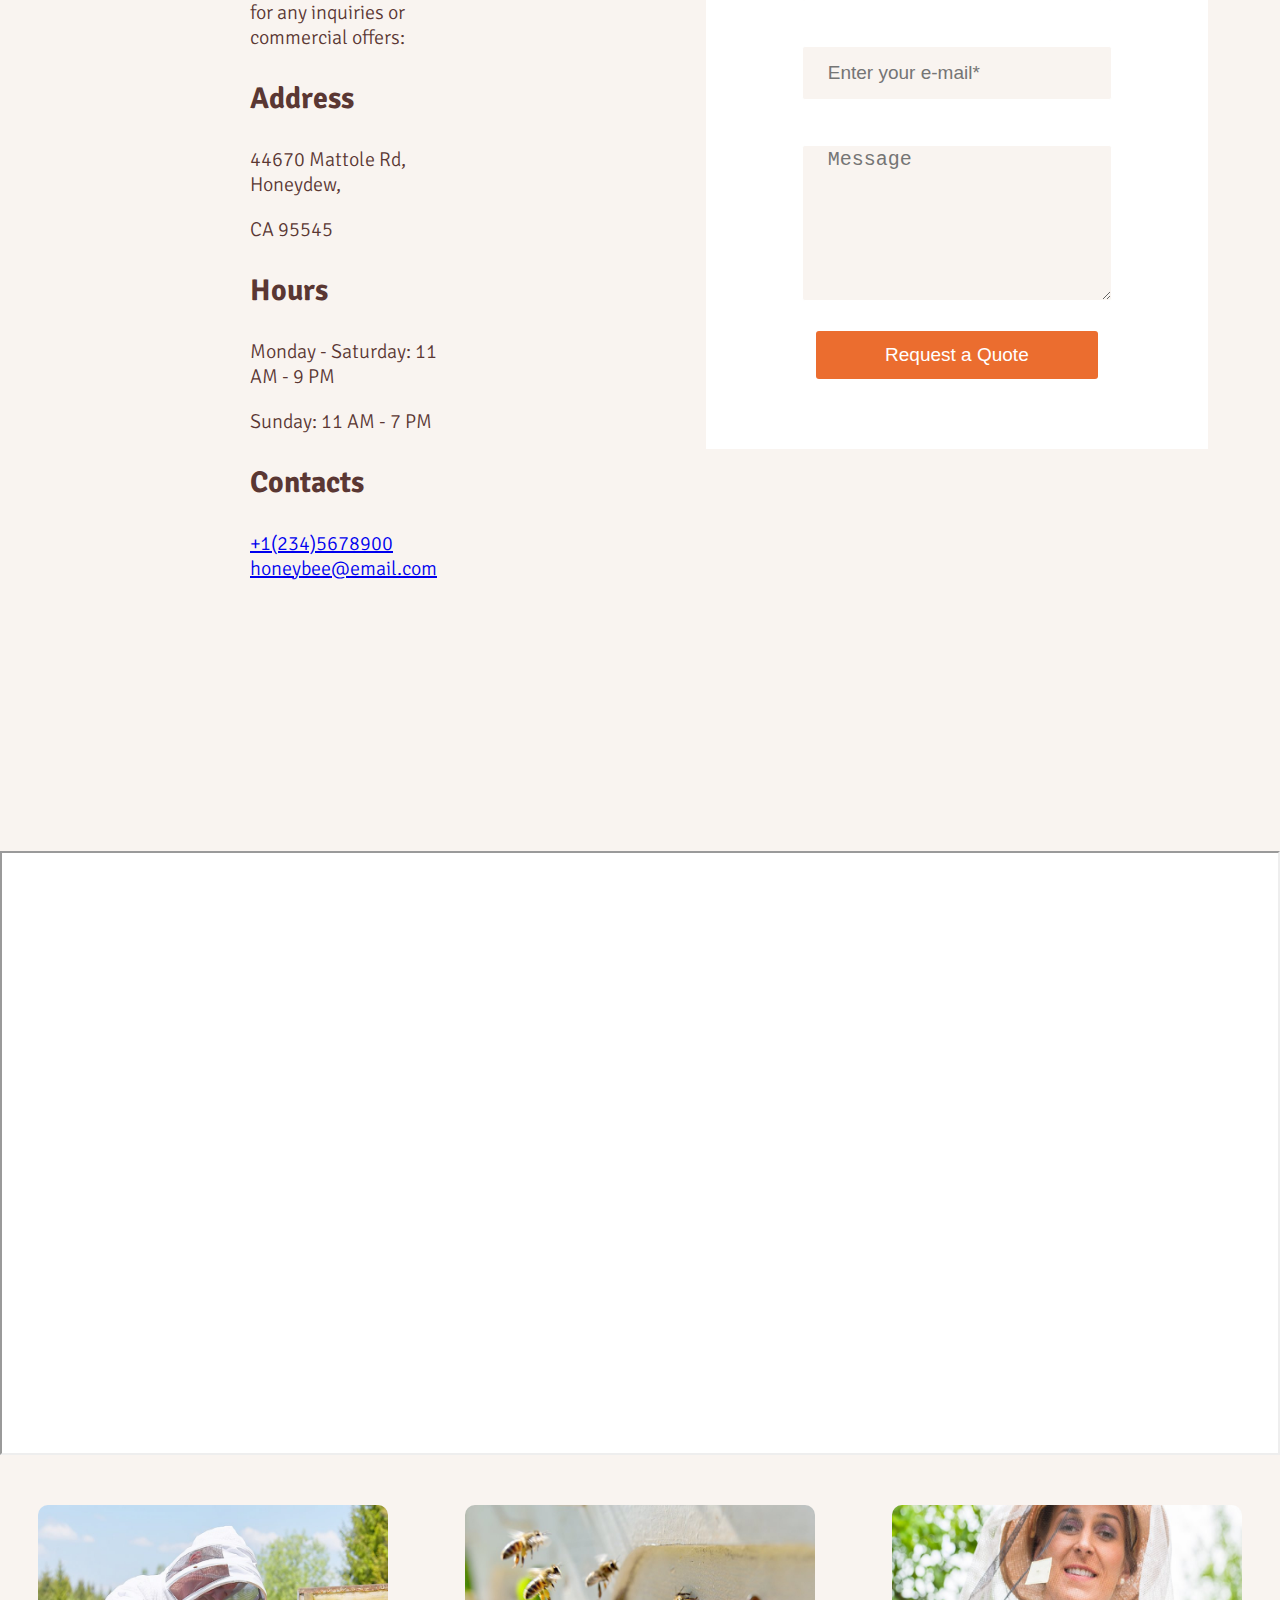
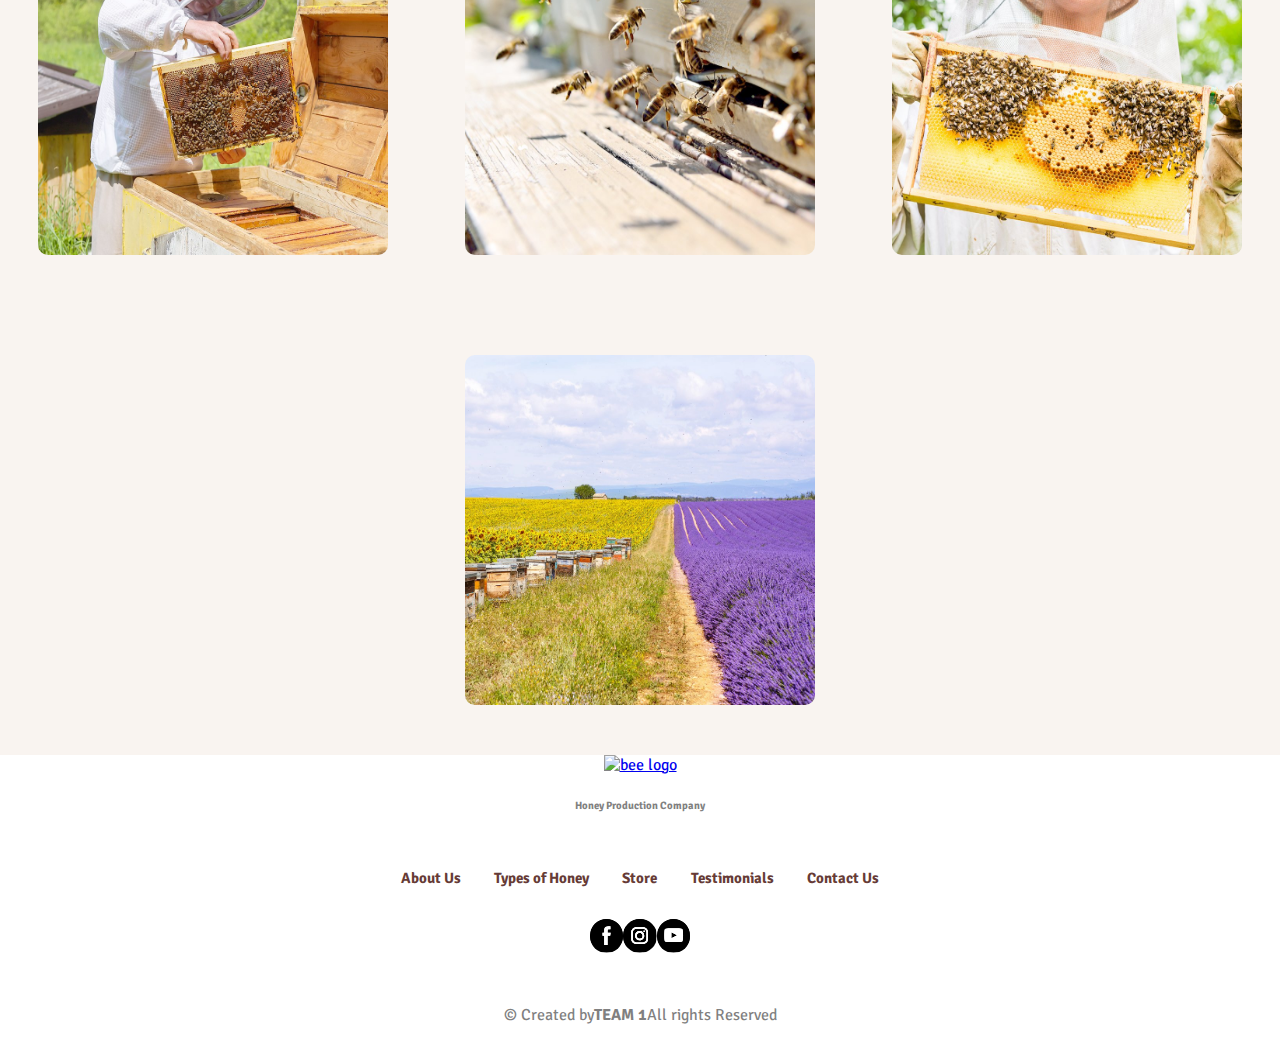
==== commit 2f2d0c6f: "Merge branch 'gh-pages' of https://github.com/koldovsky/610-team-1 into gh-pages" ====
--- a/index.html
+++ b/index.html
@@ -312,9 +312,9 @@
                 </p>
           </div>
           <div class="testimonials-block">
-                <div><span class="arrow-left btn-primary prev"></span></div>
+                <div><button class="button-outline-button btn-primary prev"></button></div>
                 <div class="slides"></div>
-                <div><span class="arrow-right btn-primary next"></span></div>
+                <div><button class="button-outline-button btn-primary next"></button></div>
          </div>       
         </nav>
 
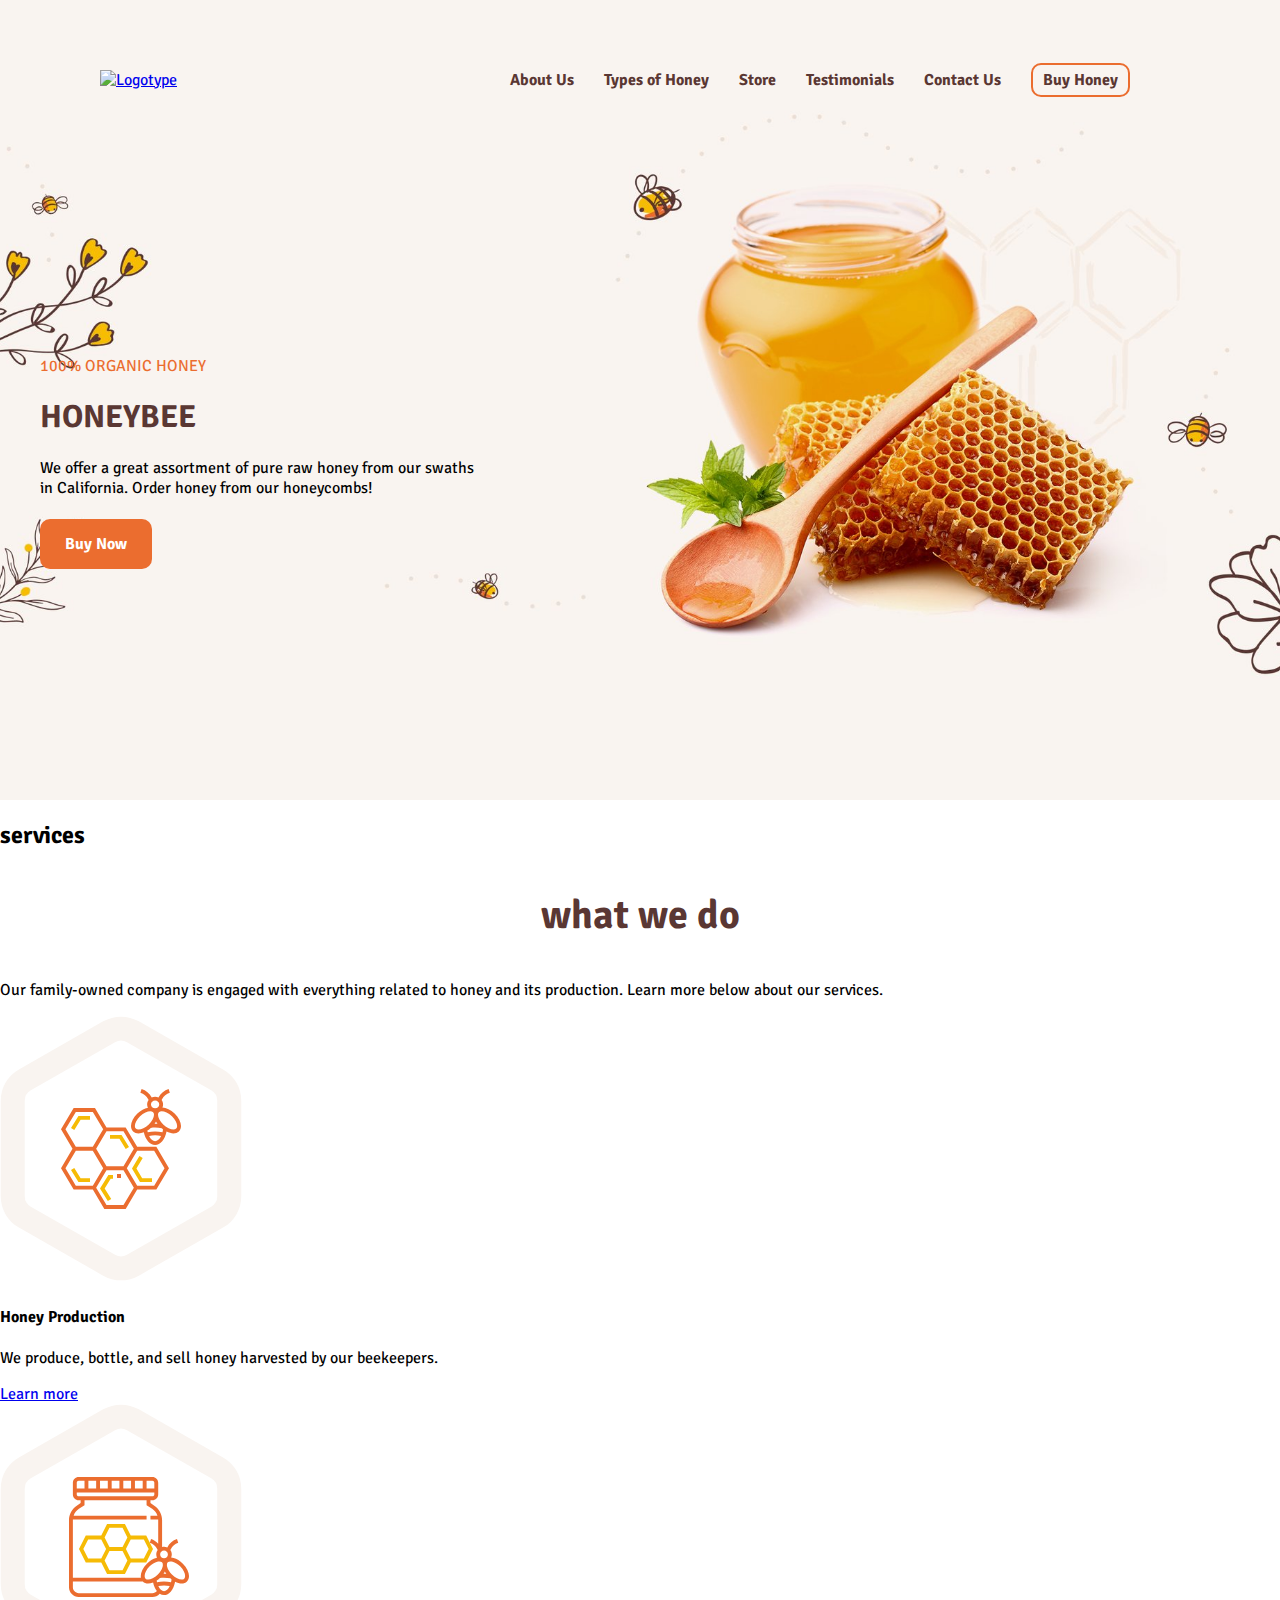
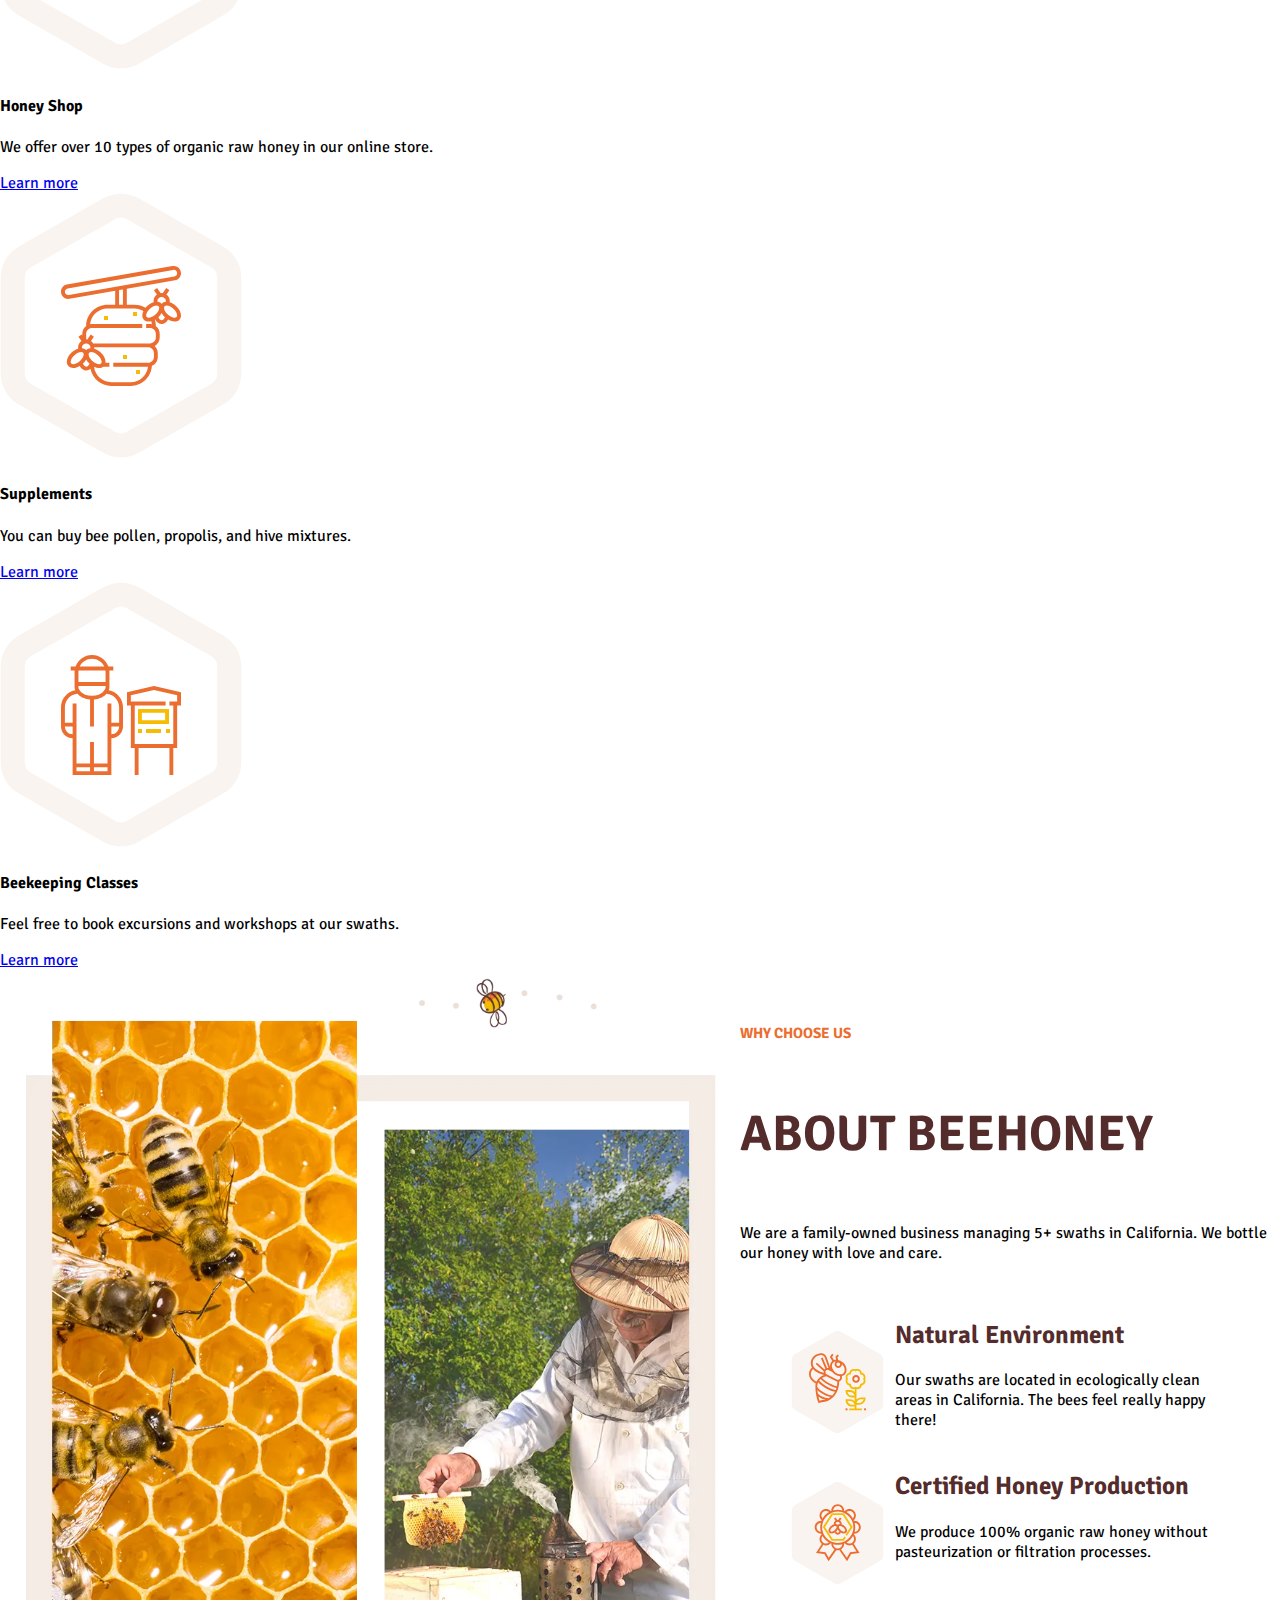
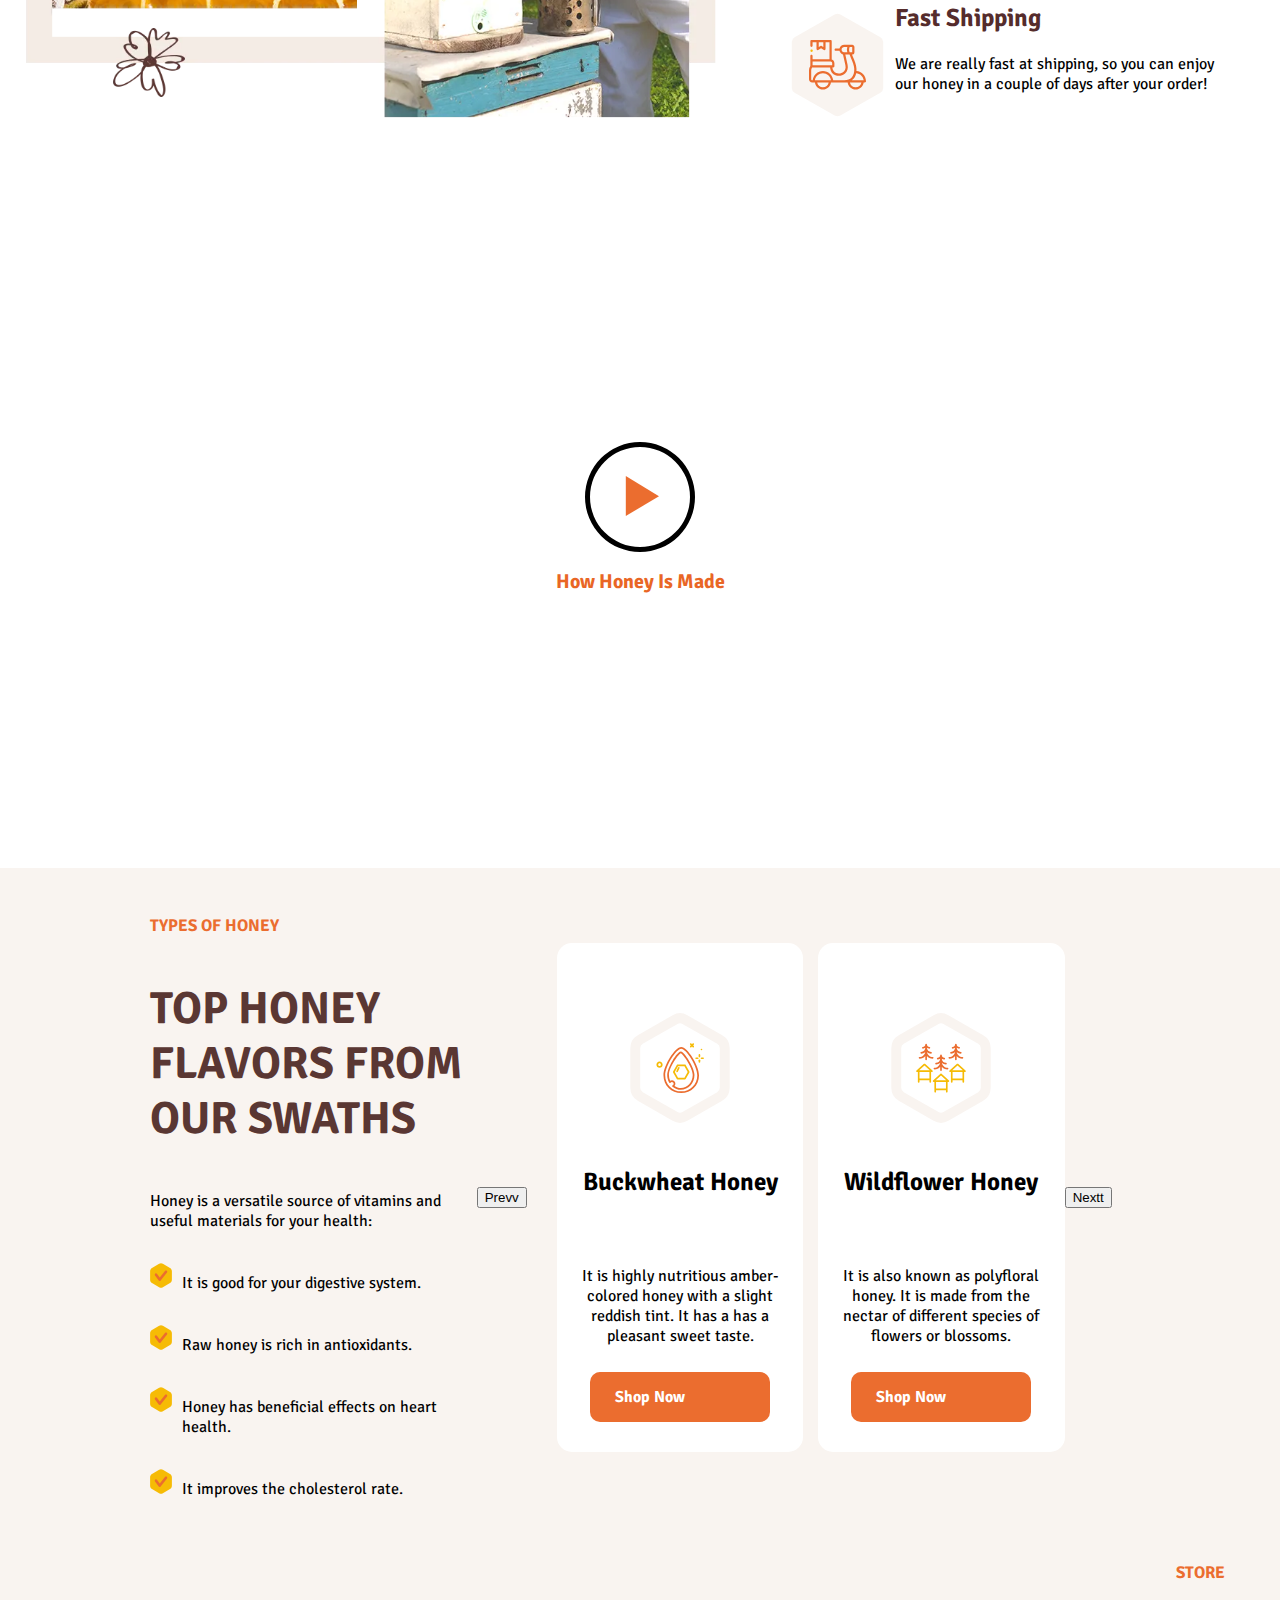
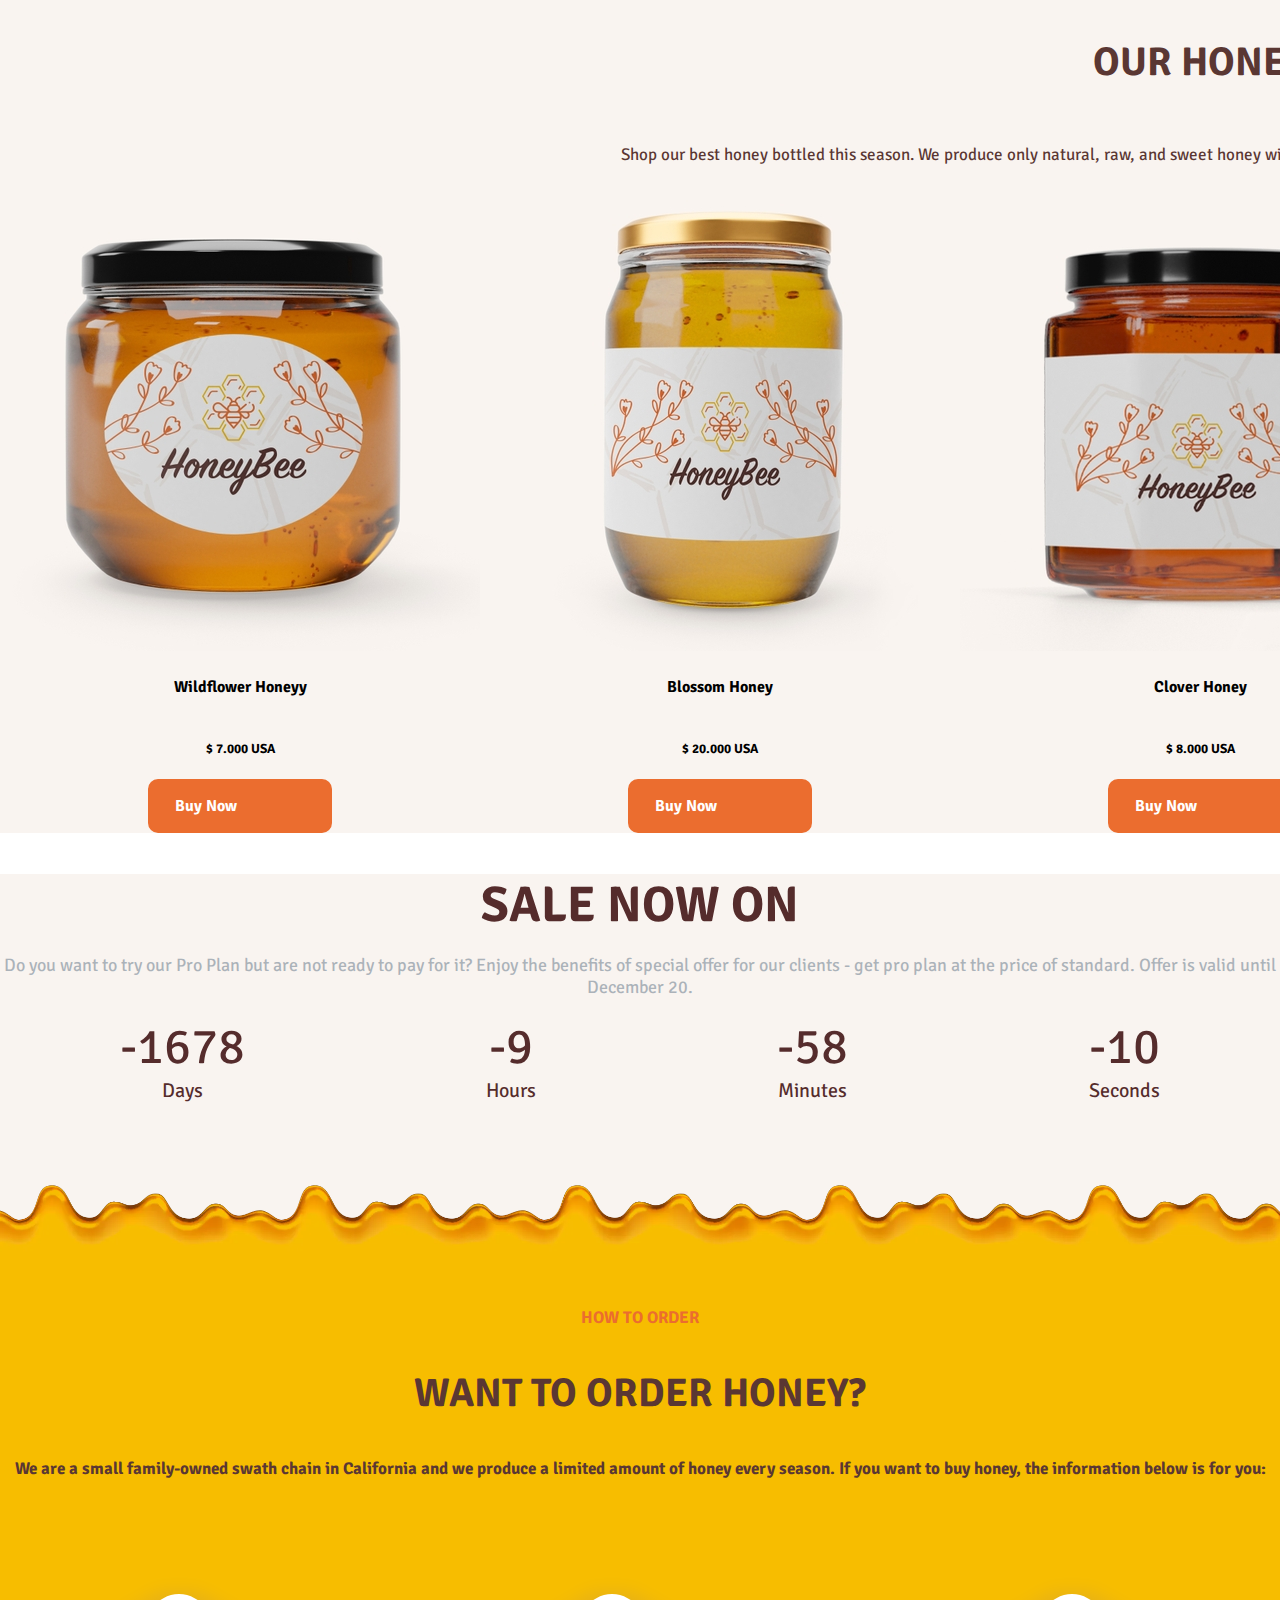
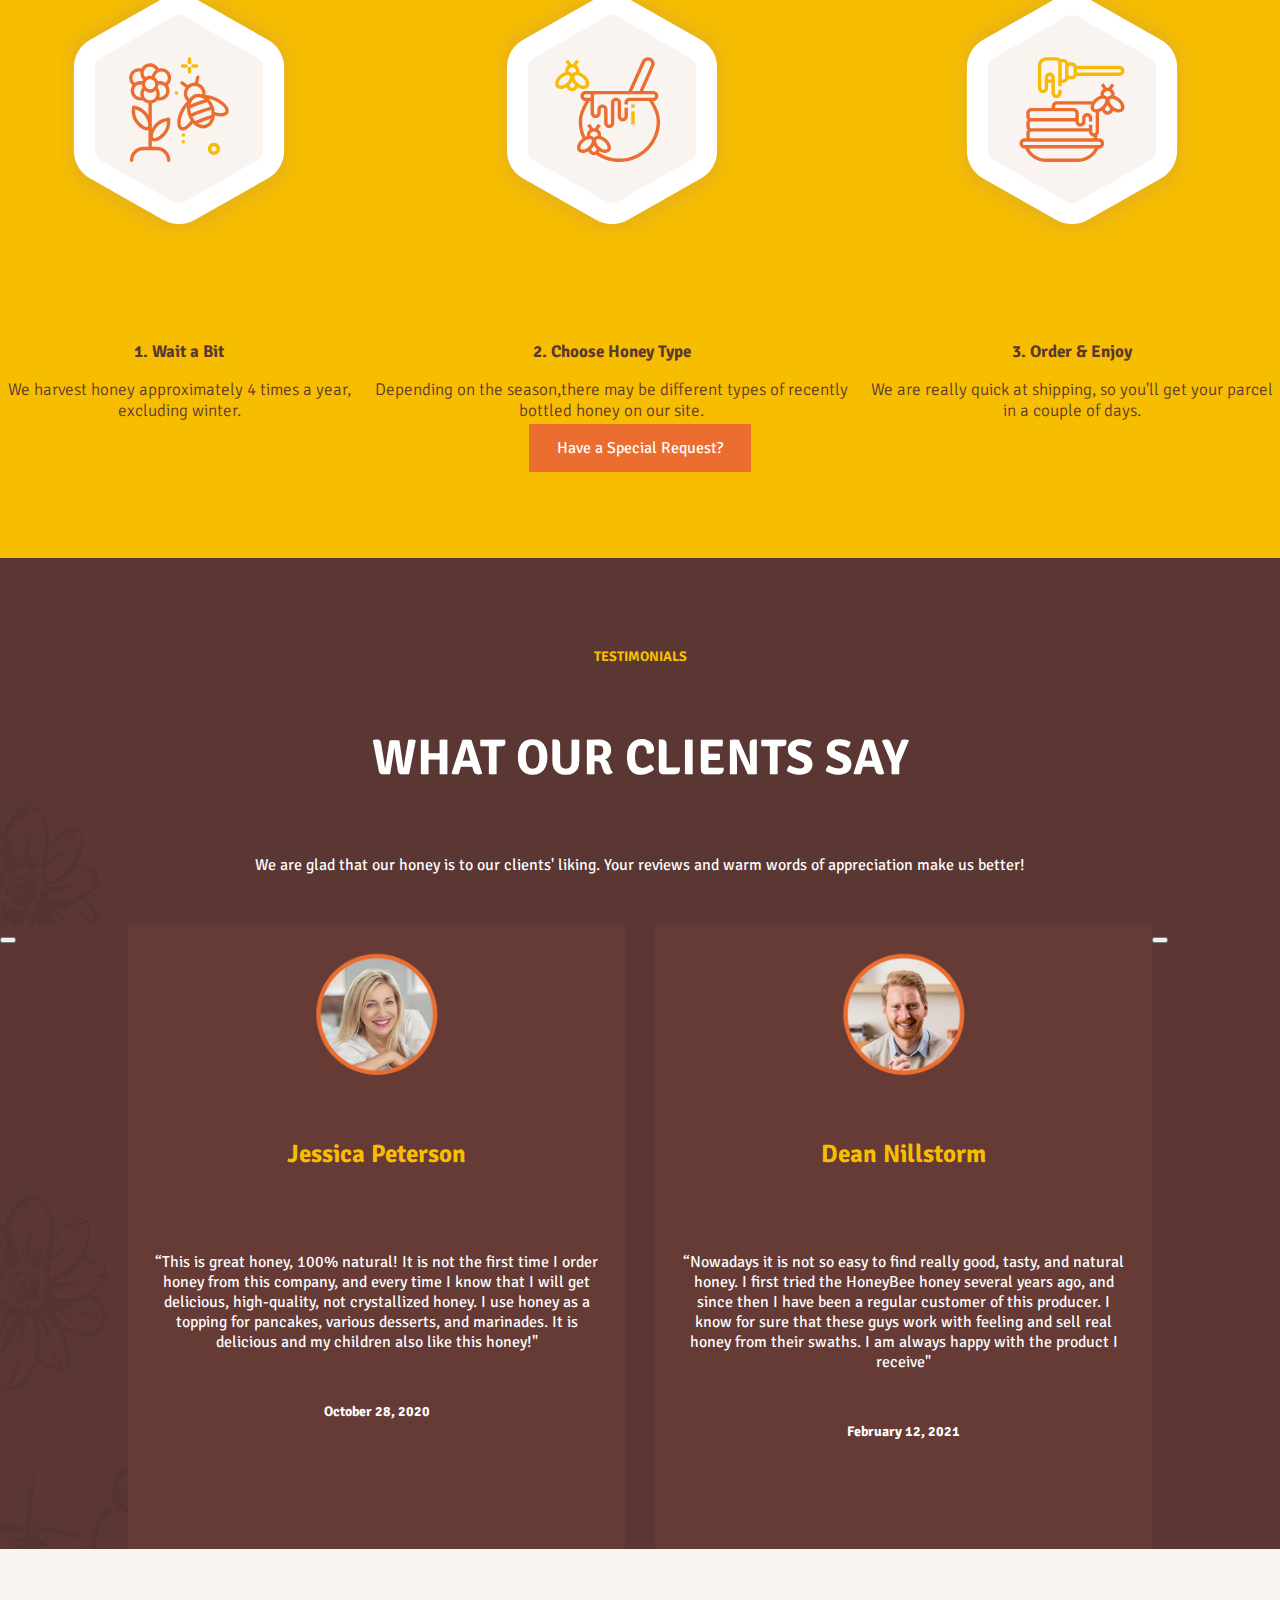
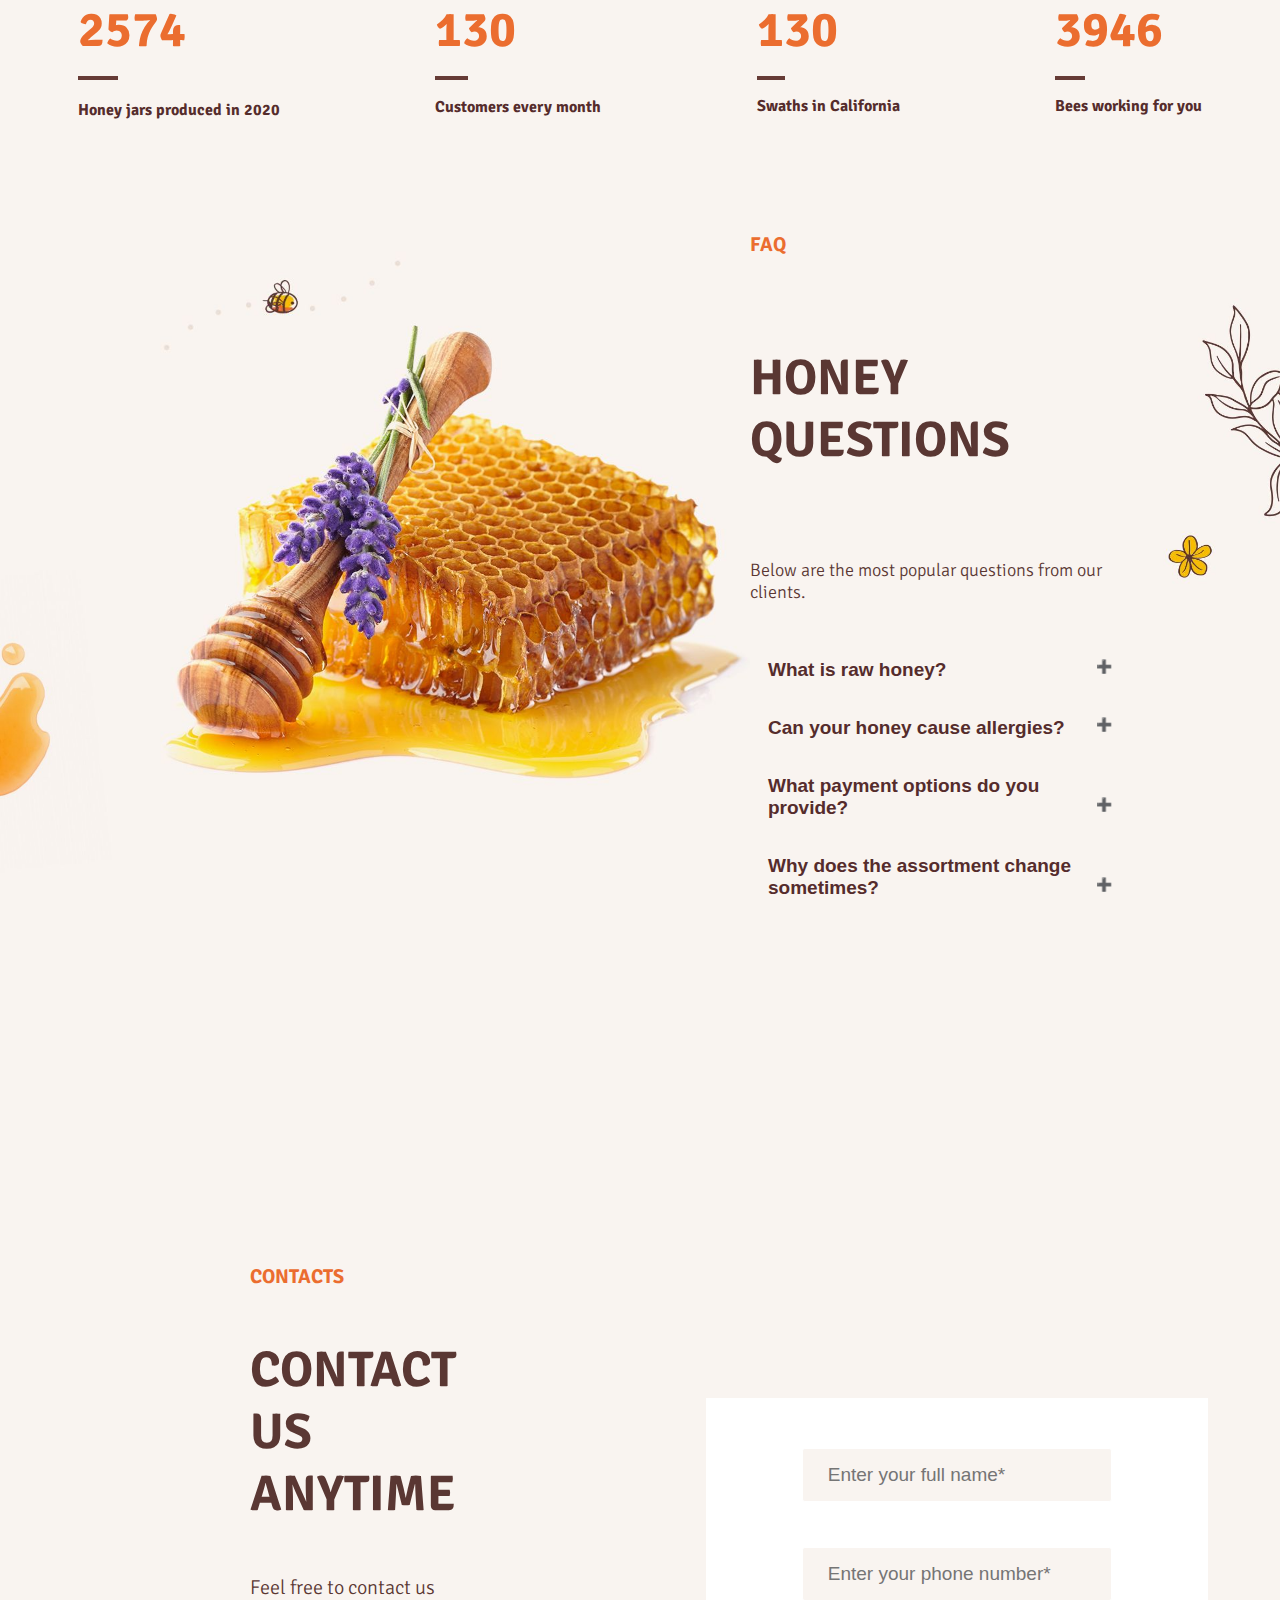
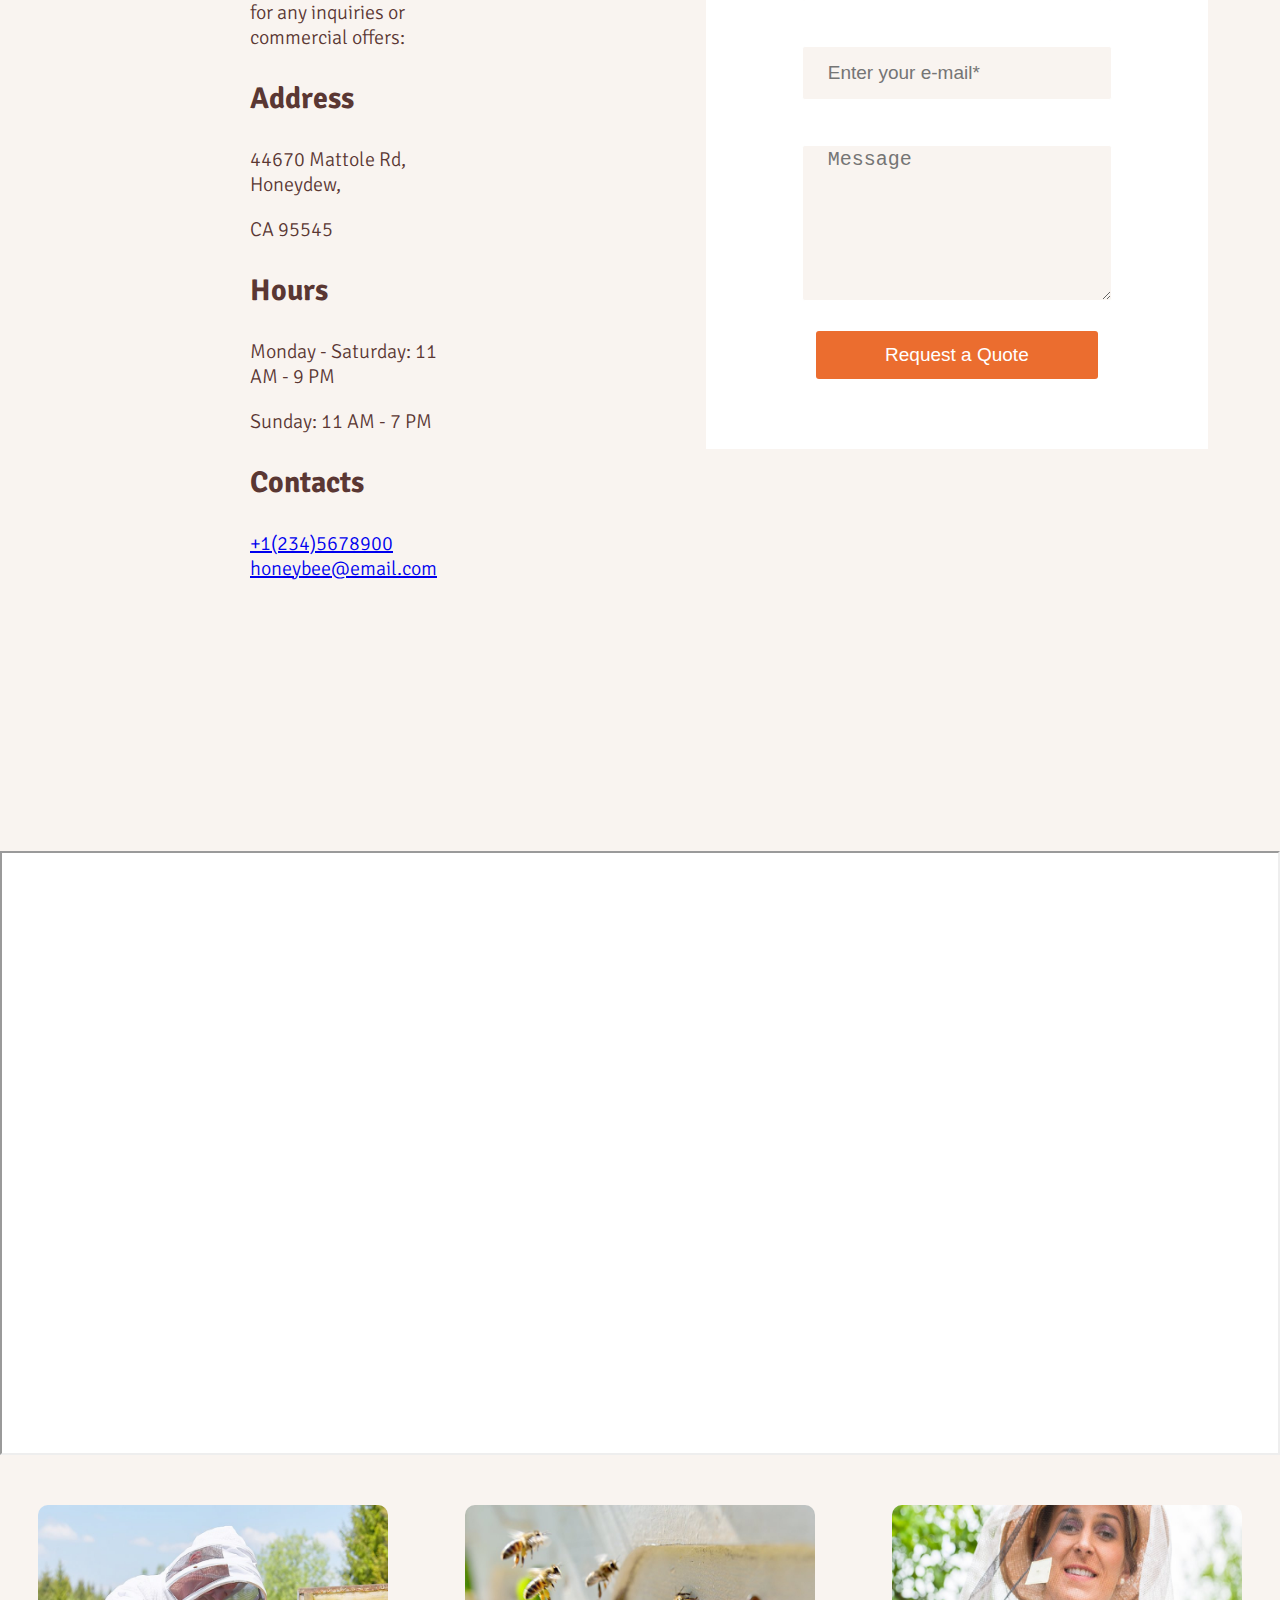
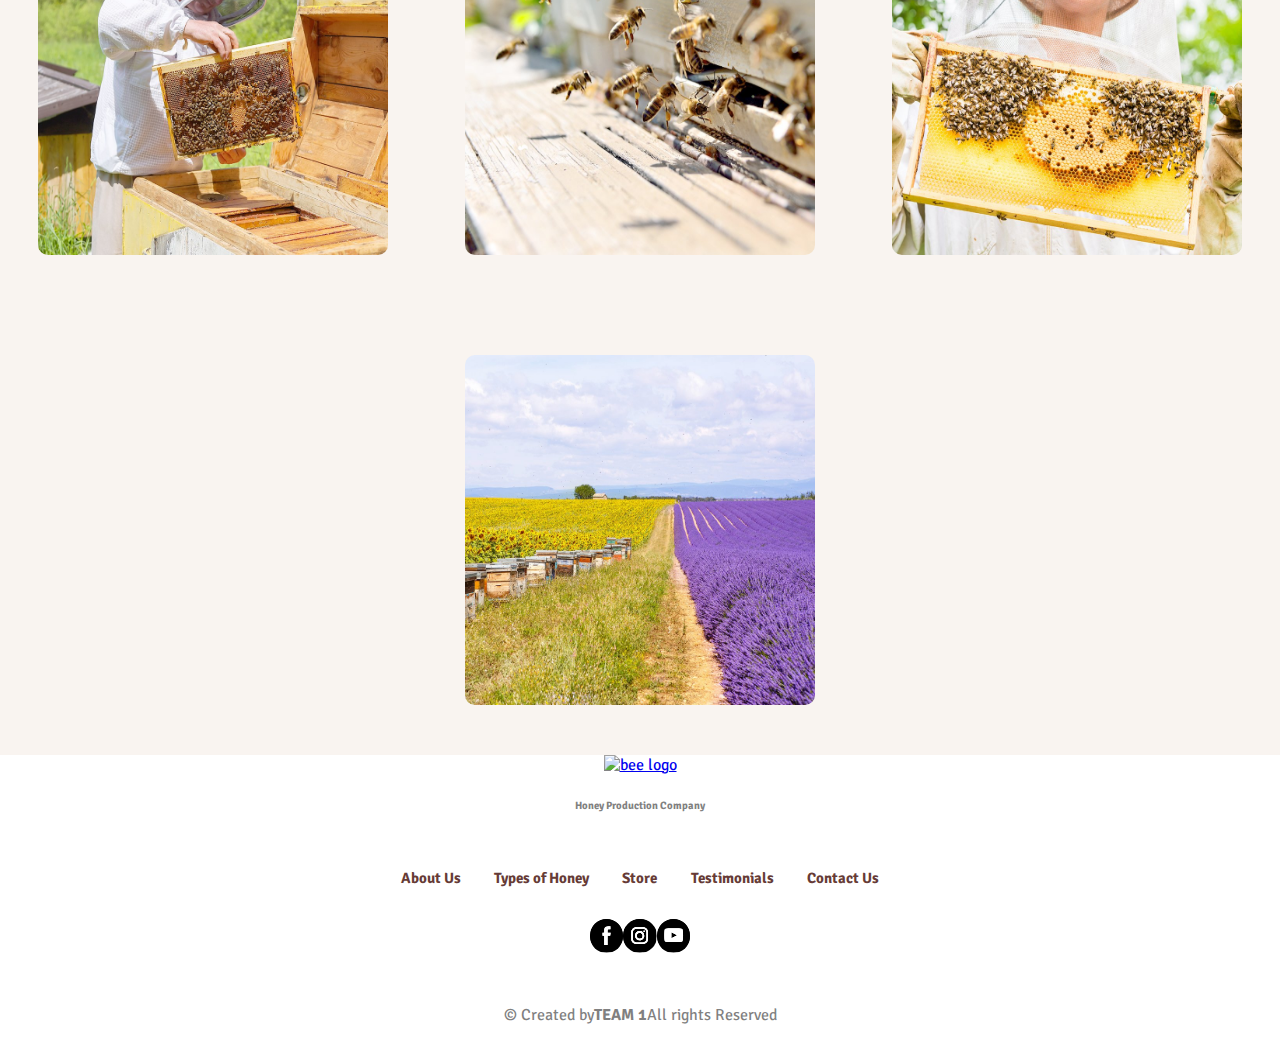
==== commit 1874caf0: "Updated buttons" ====
--- a/index.html
+++ b/index.html
@@ -312,9 +312,9 @@
                 </p>
           </div>
           <div class="testimonials-block">
-                <div><button class="button-outline-button btn-primary prev"></button></div>
+                <div><button class="btn-outline-warning btn-primary prev"></button></div>
                 <div class="slides"></div>
-                <div><button class="button-outline-button btn-primary next"></button></div>
+                <div><button class="btn-outline-warning btn-primary next"></button></div>
          </div>       
         </nav>
 
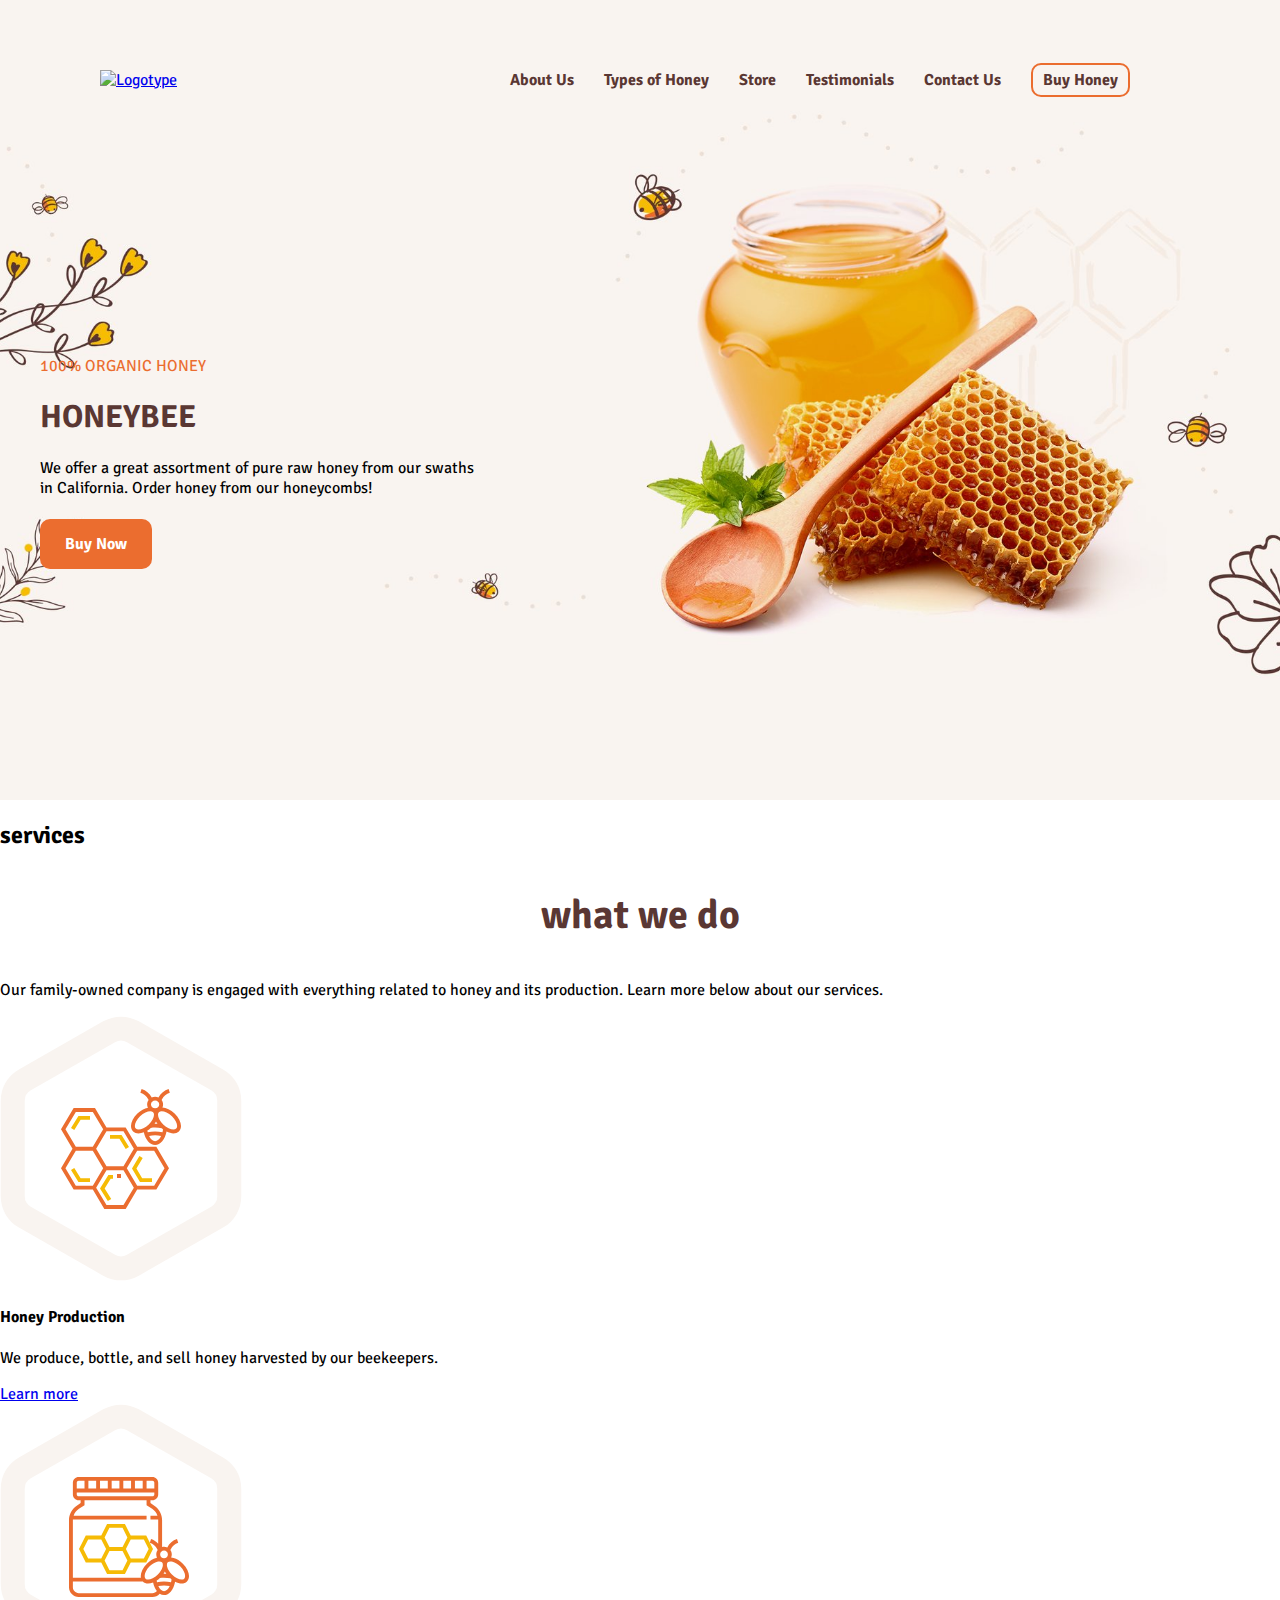
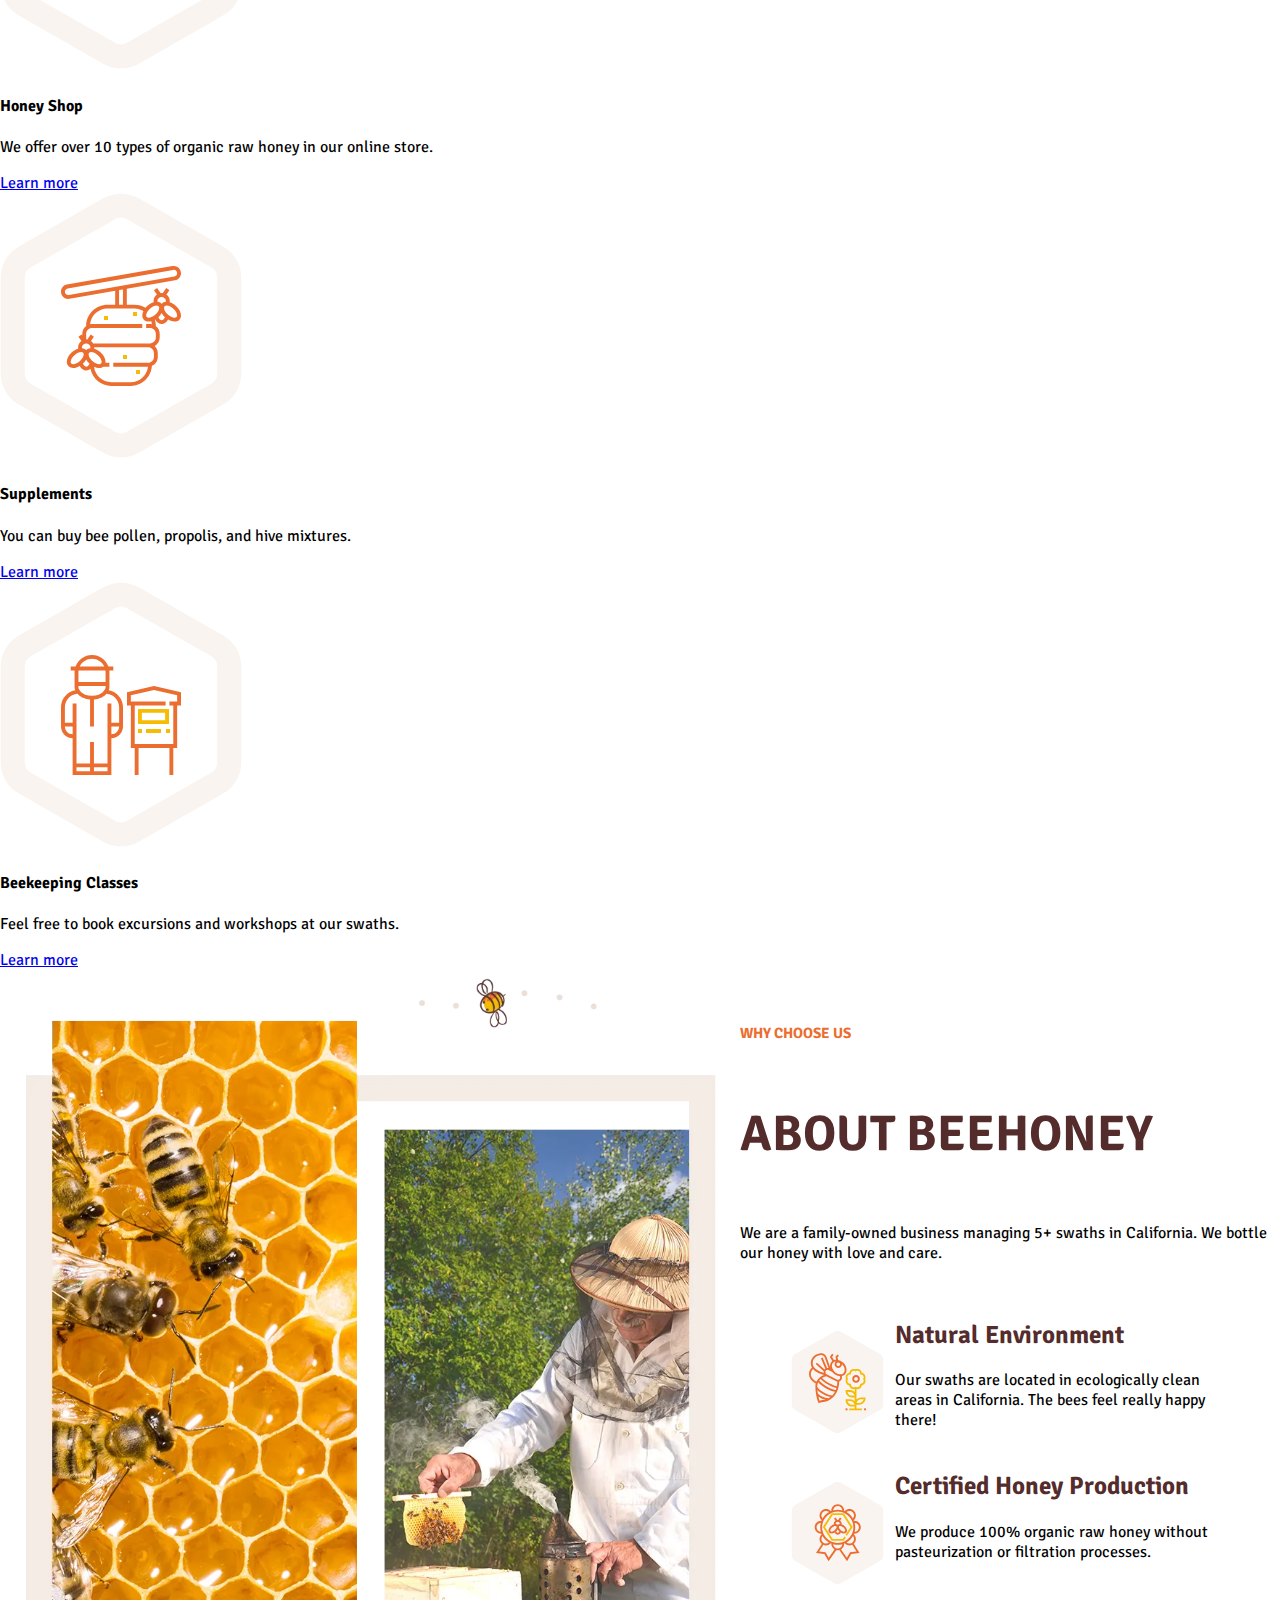
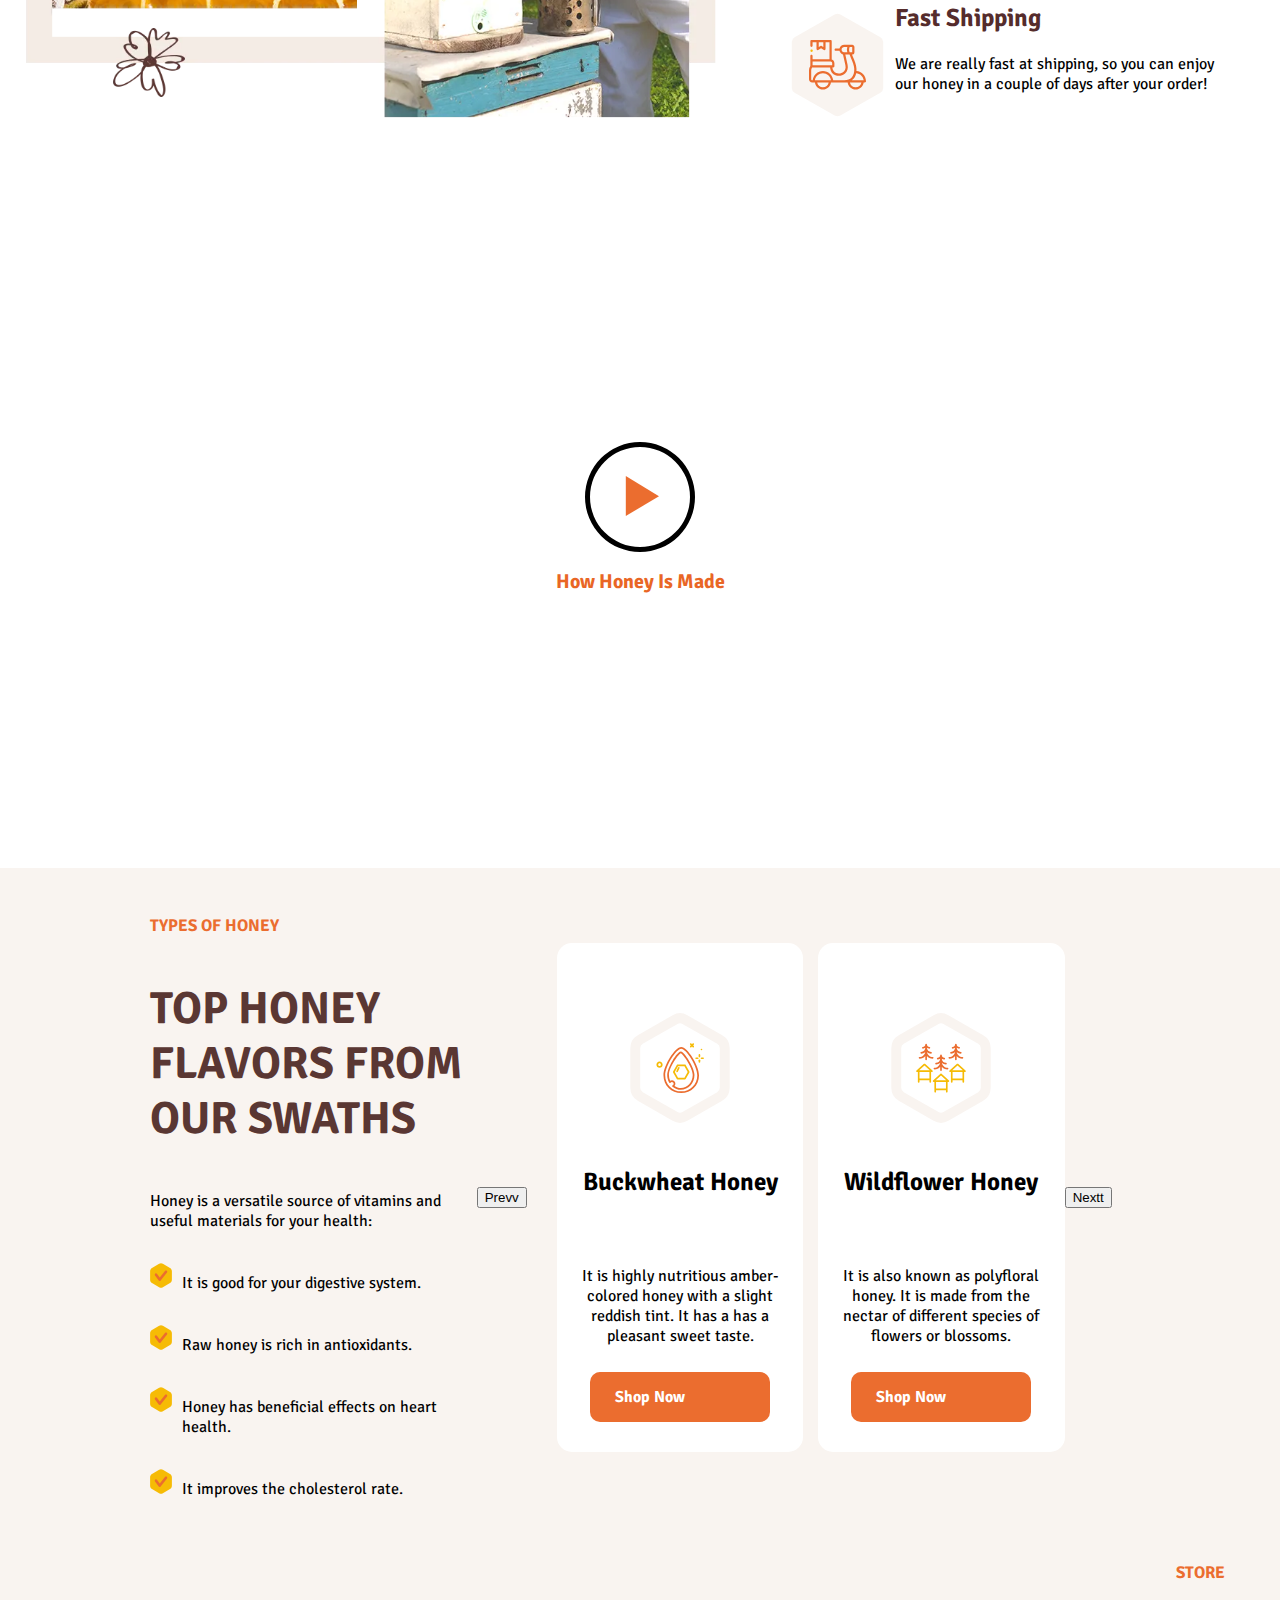
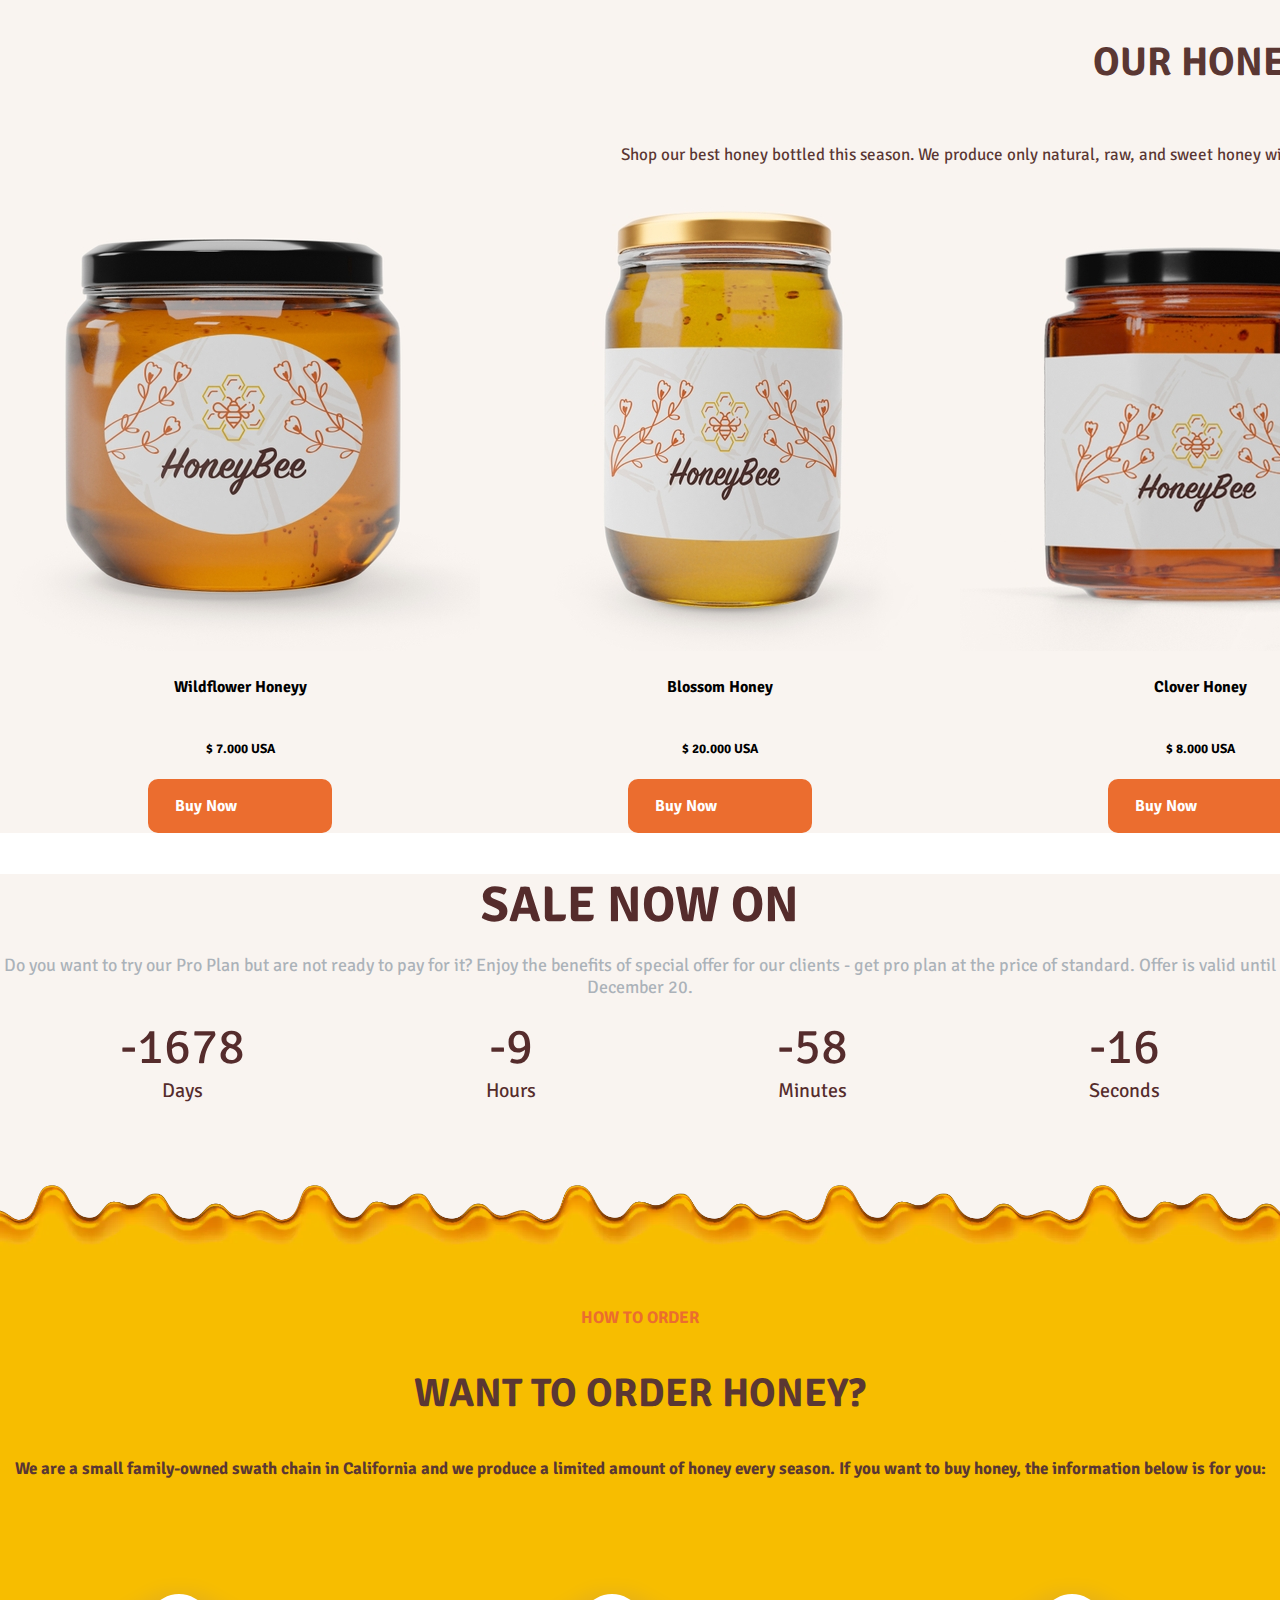
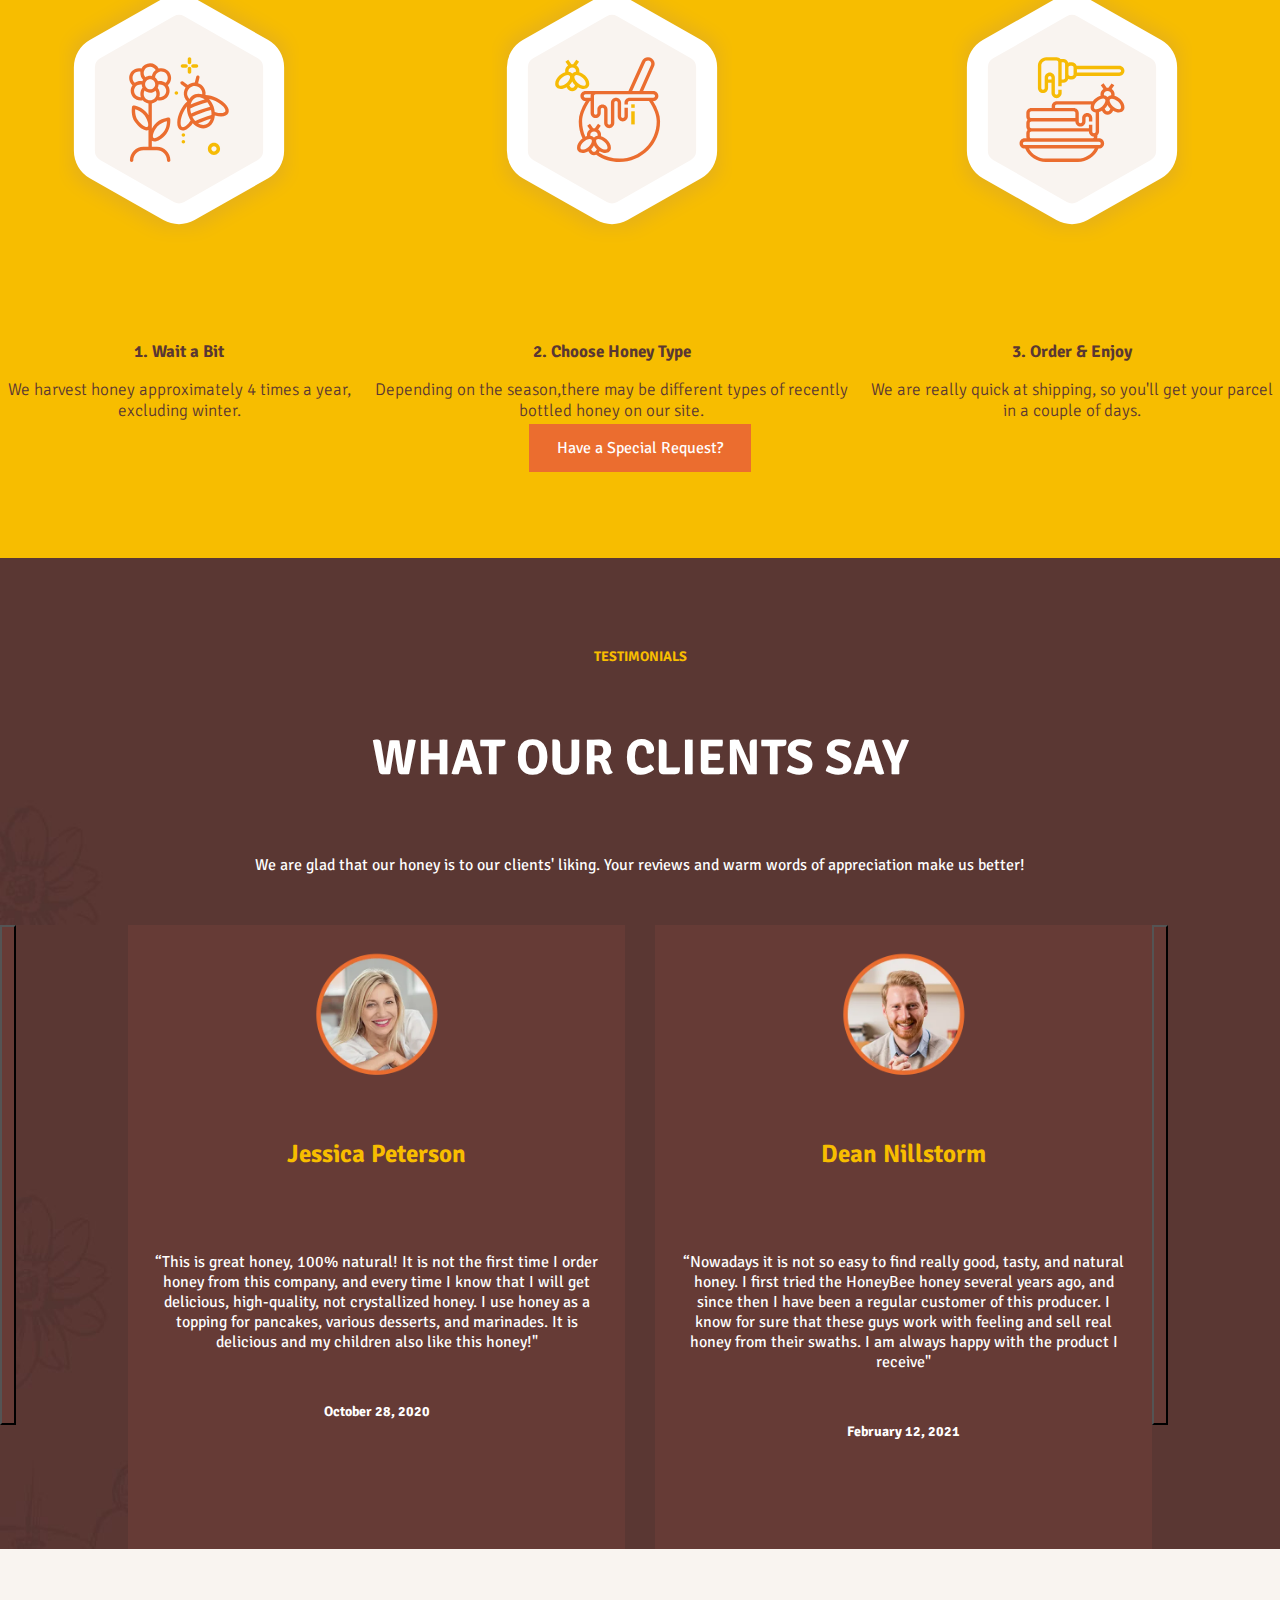
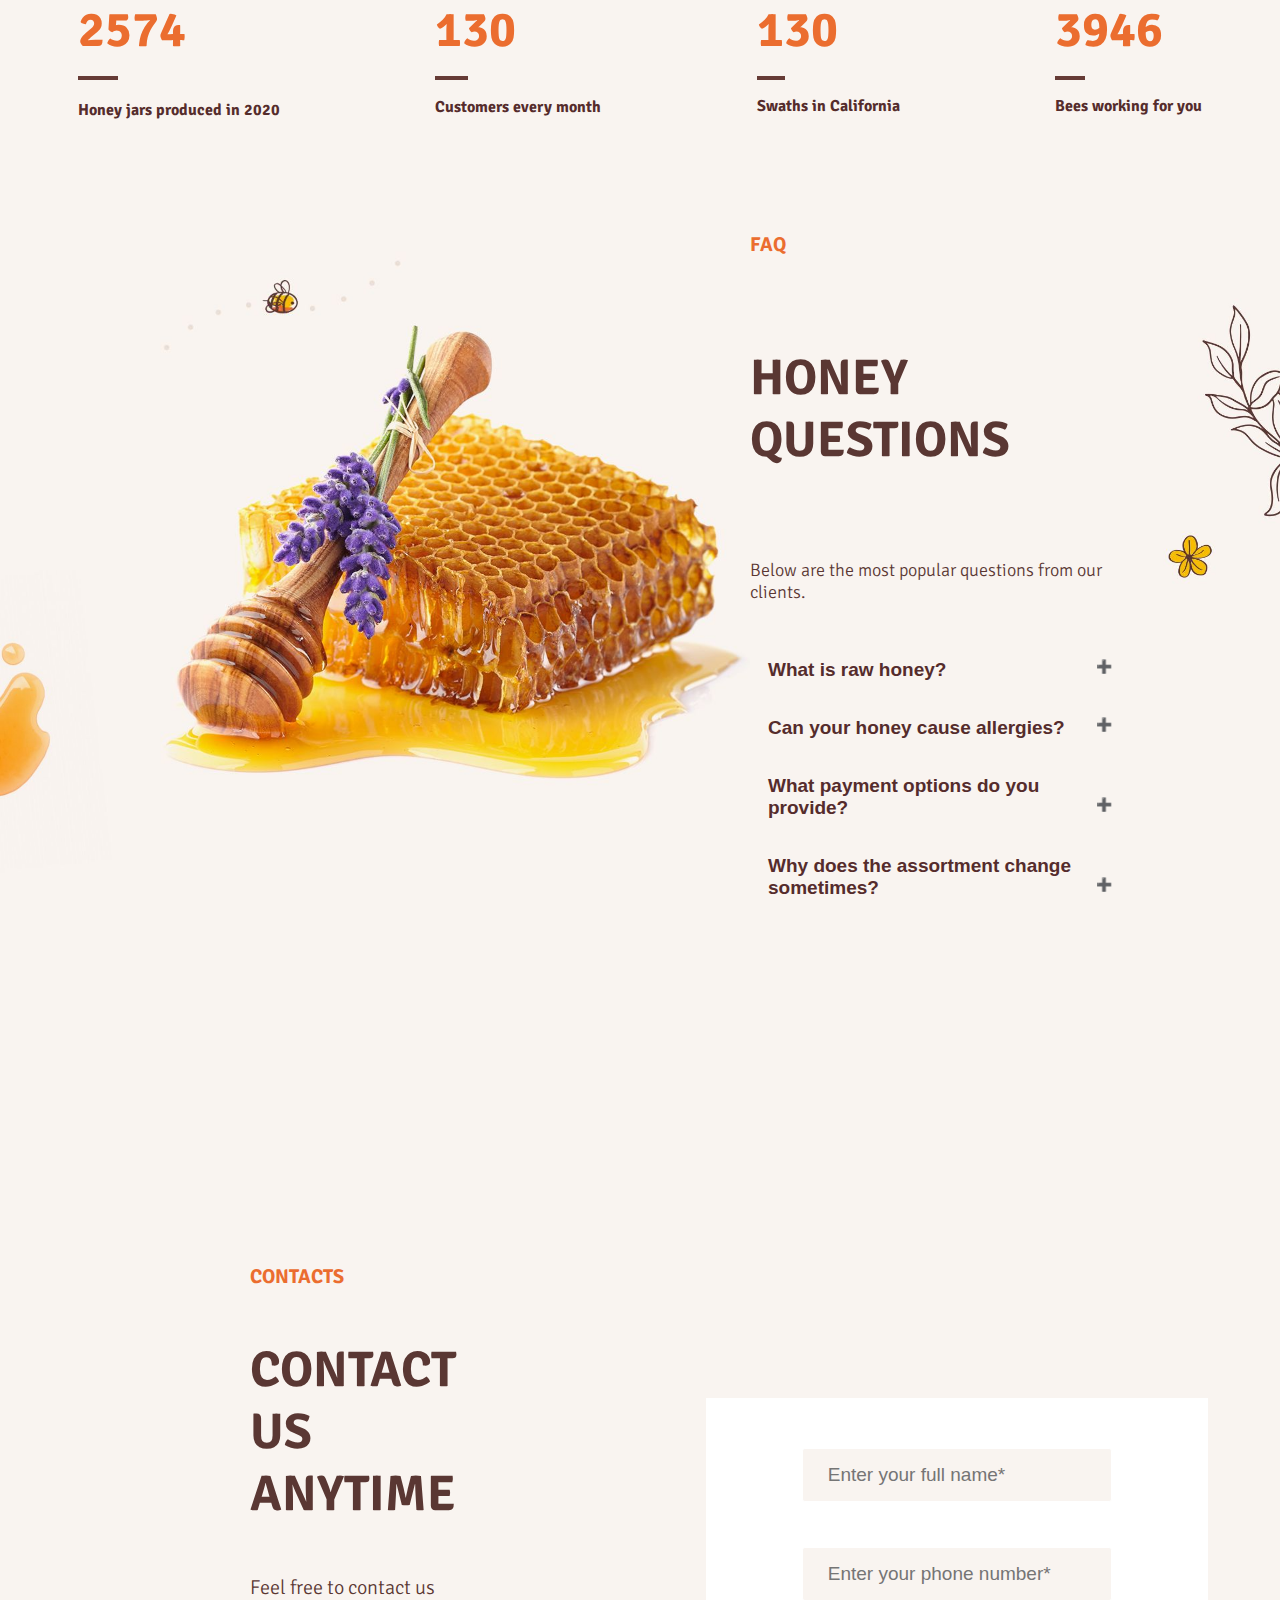
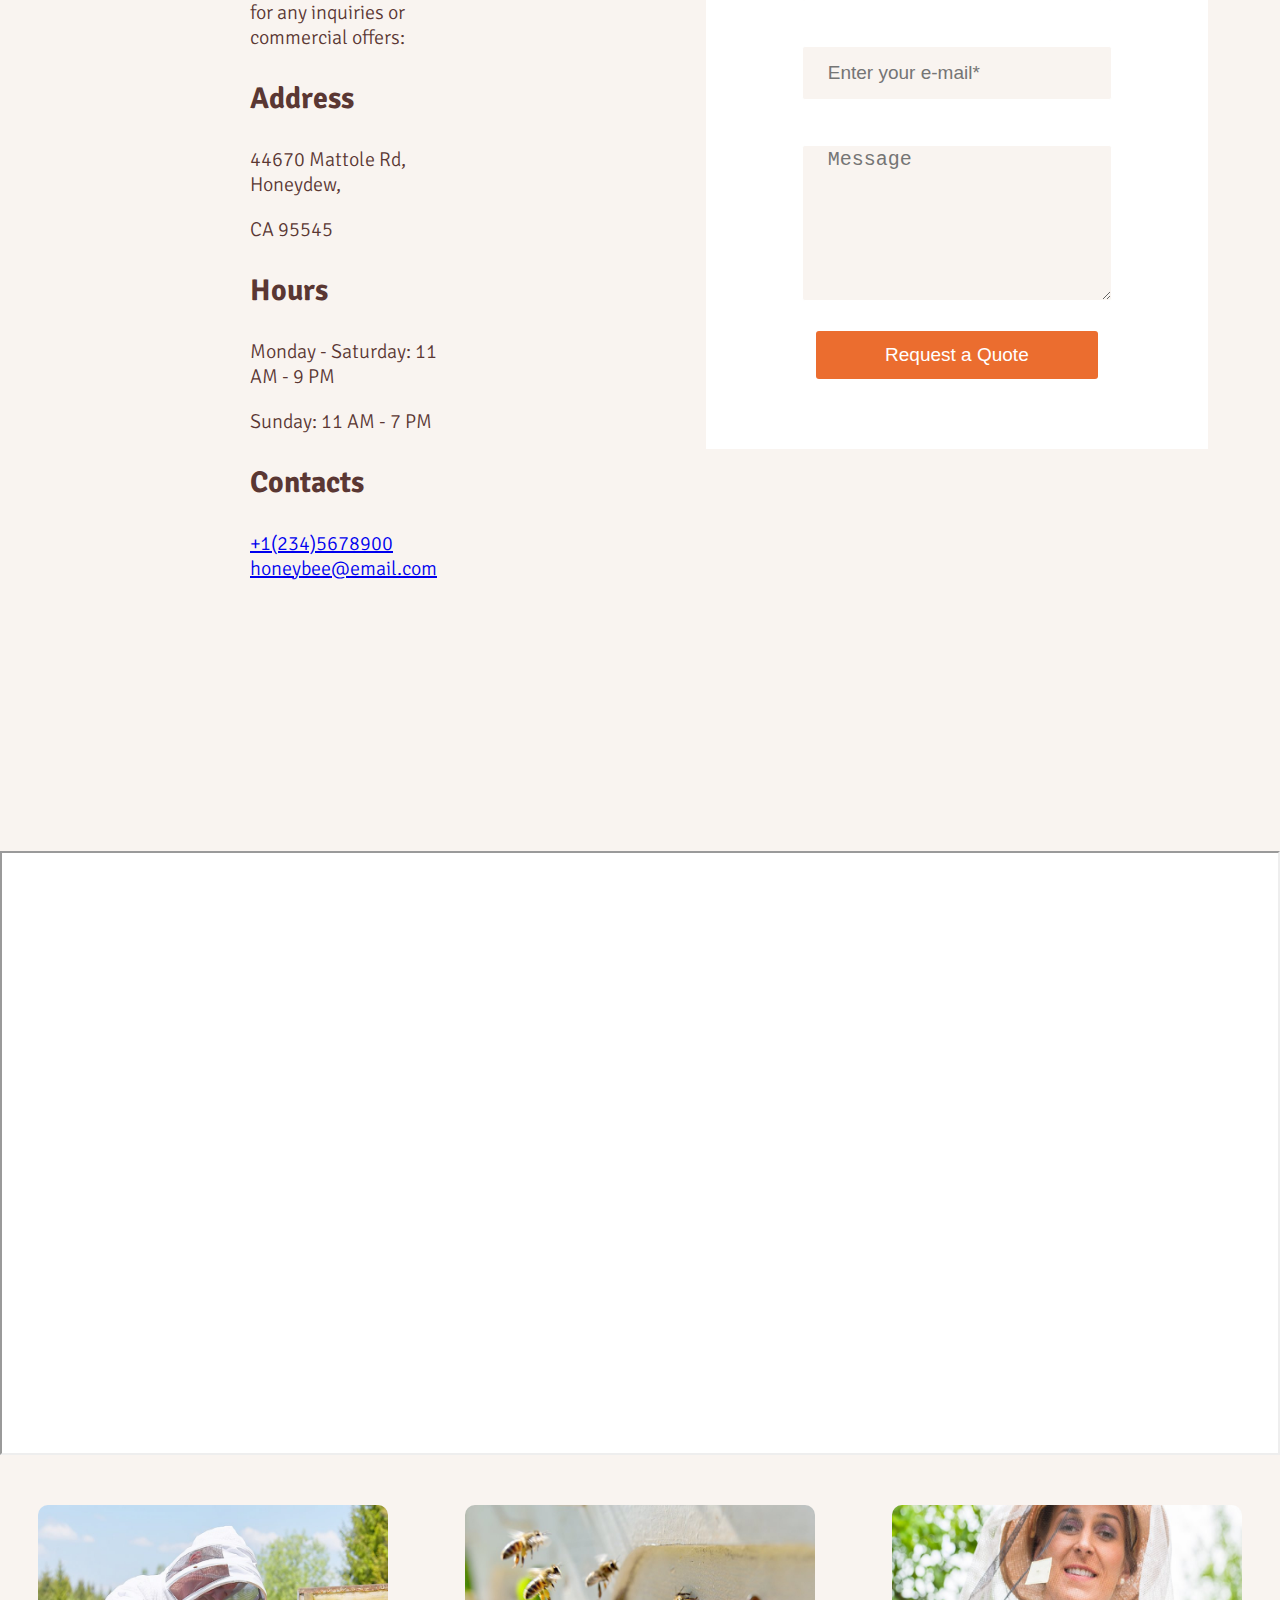
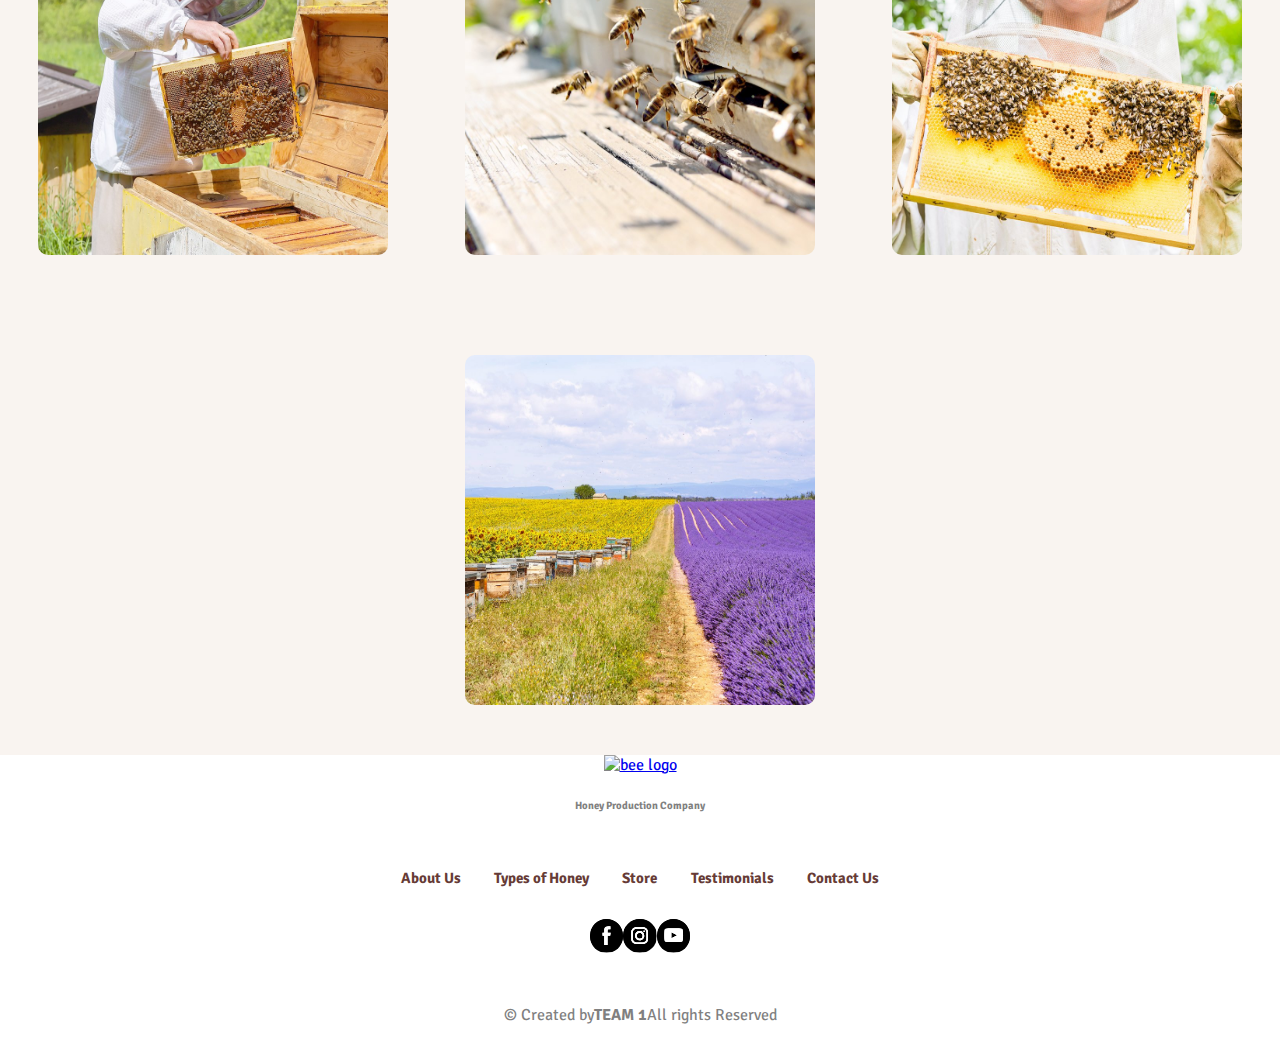
==== commit cff9f6bd: "Buttons update" ====
--- a/index.html
+++ b/index.html
@@ -312,9 +312,9 @@
                 </p>
           </div>
           <div class="testimonials-block">
-                <div><button class="btn-outline-warning btn-primary prev"></button></div>
+                <div><button class="btn-outline-warning btn-primary prev" style=" background-color: #663B36; height: 500px"></button></div>
                 <div class="slides"></div>
-                <div><button class="btn-outline-warning btn-primary next"></button></div>
+                <div><button class="btn-outline-warning btn-primary next" style=" background-color: #663B36; height: 500px"></button></div>
          </div>       
         </nav>
 
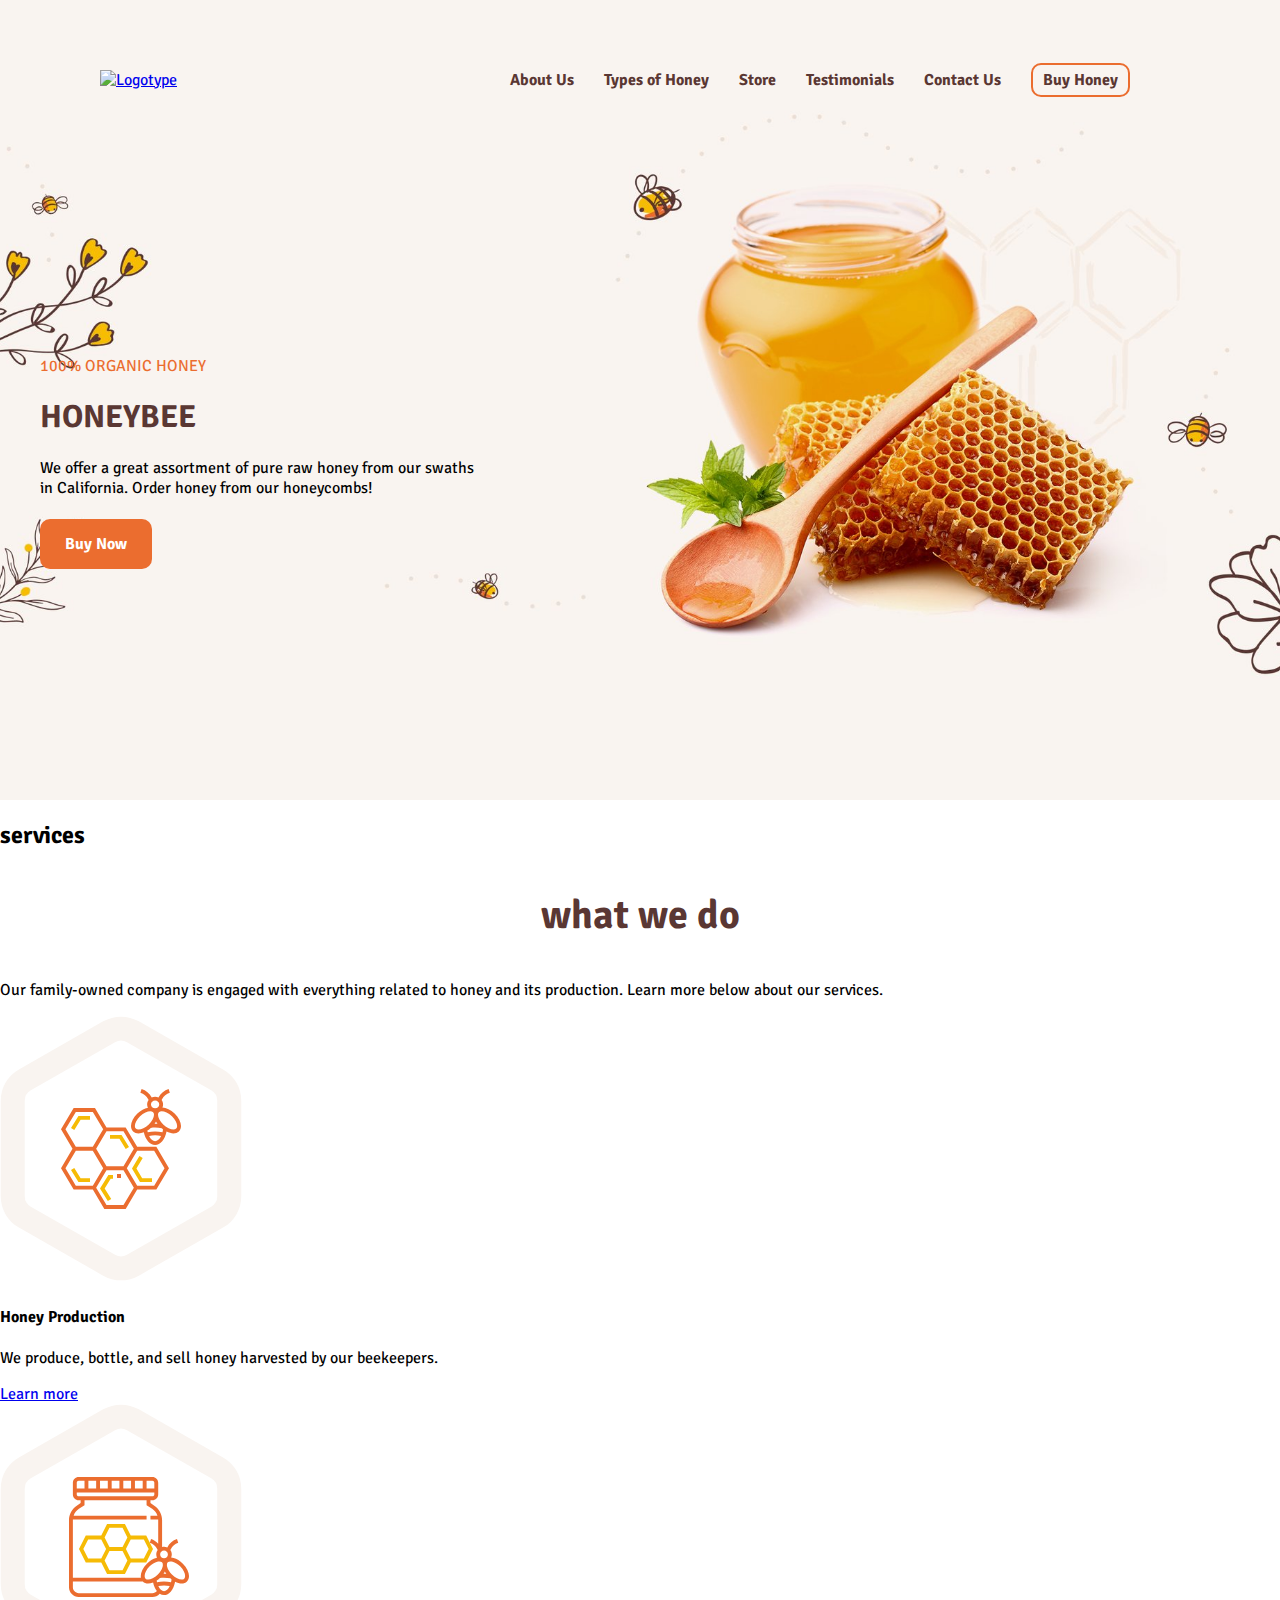
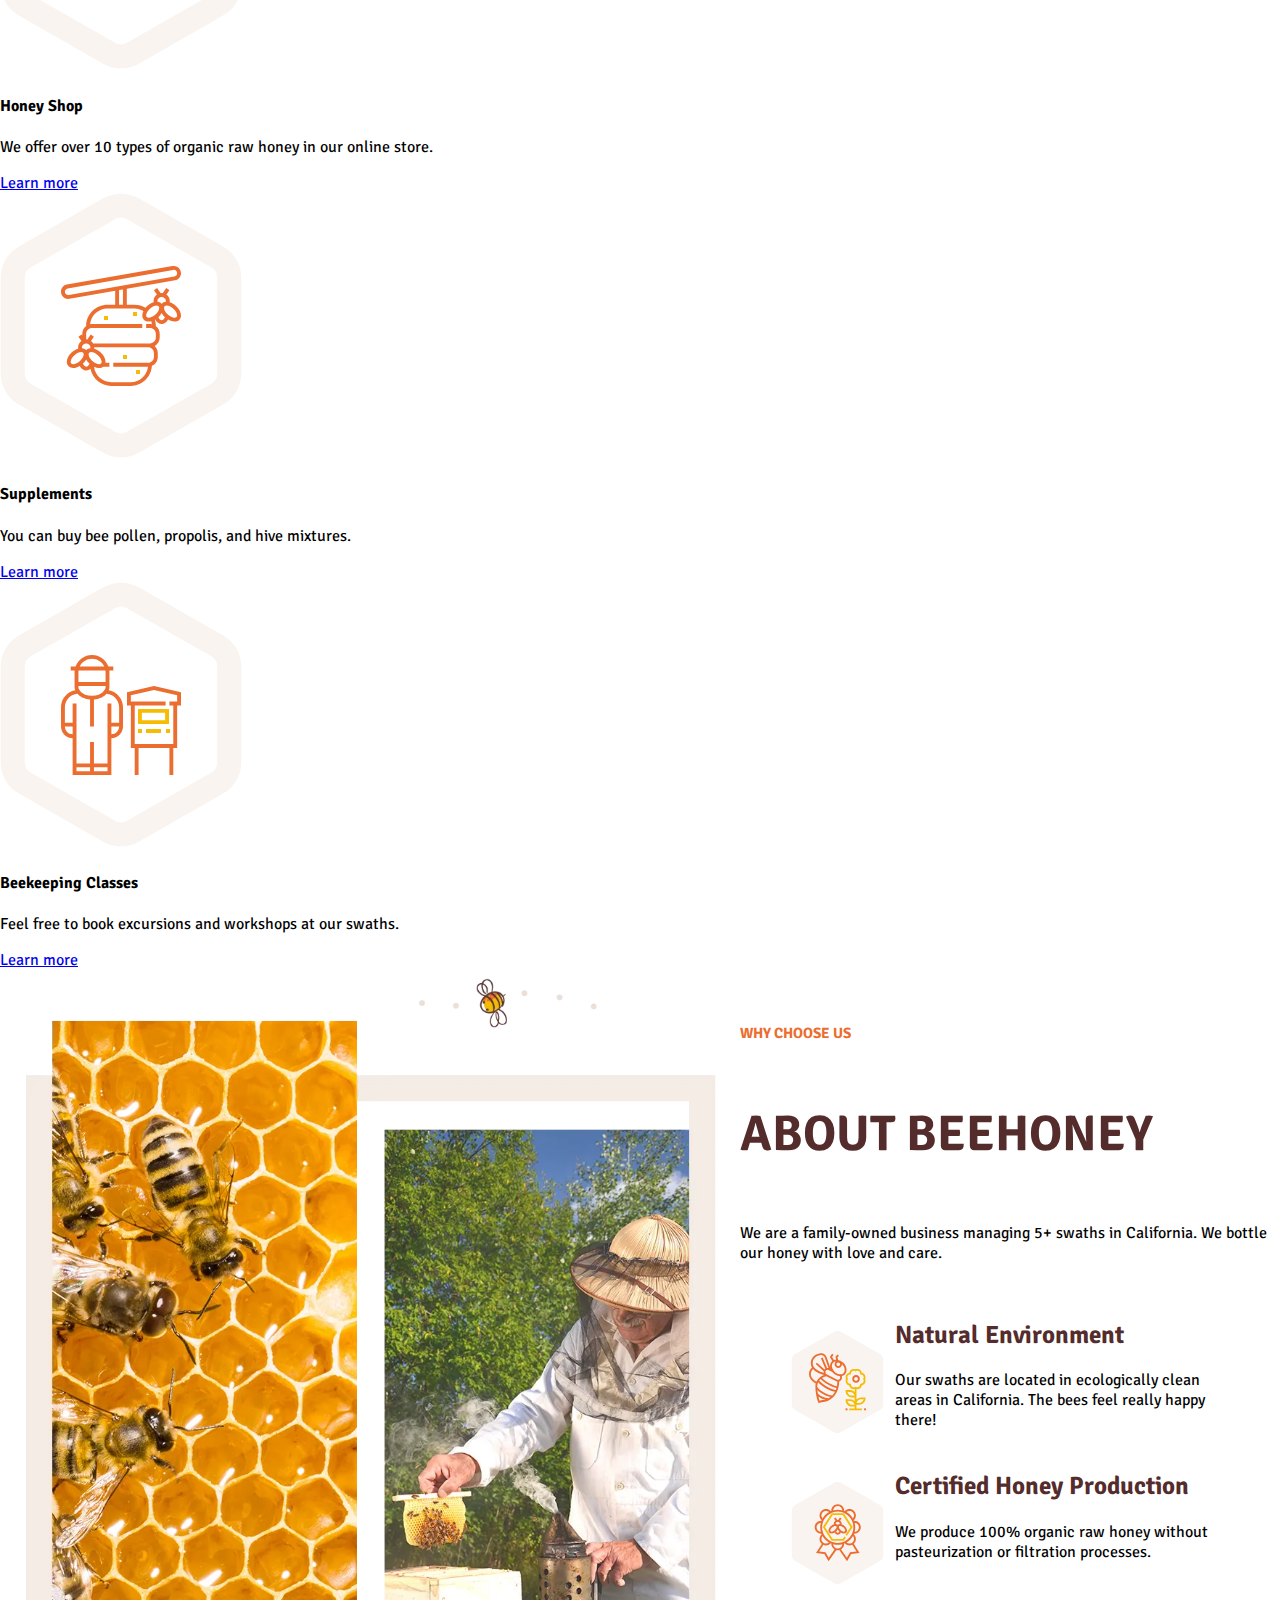
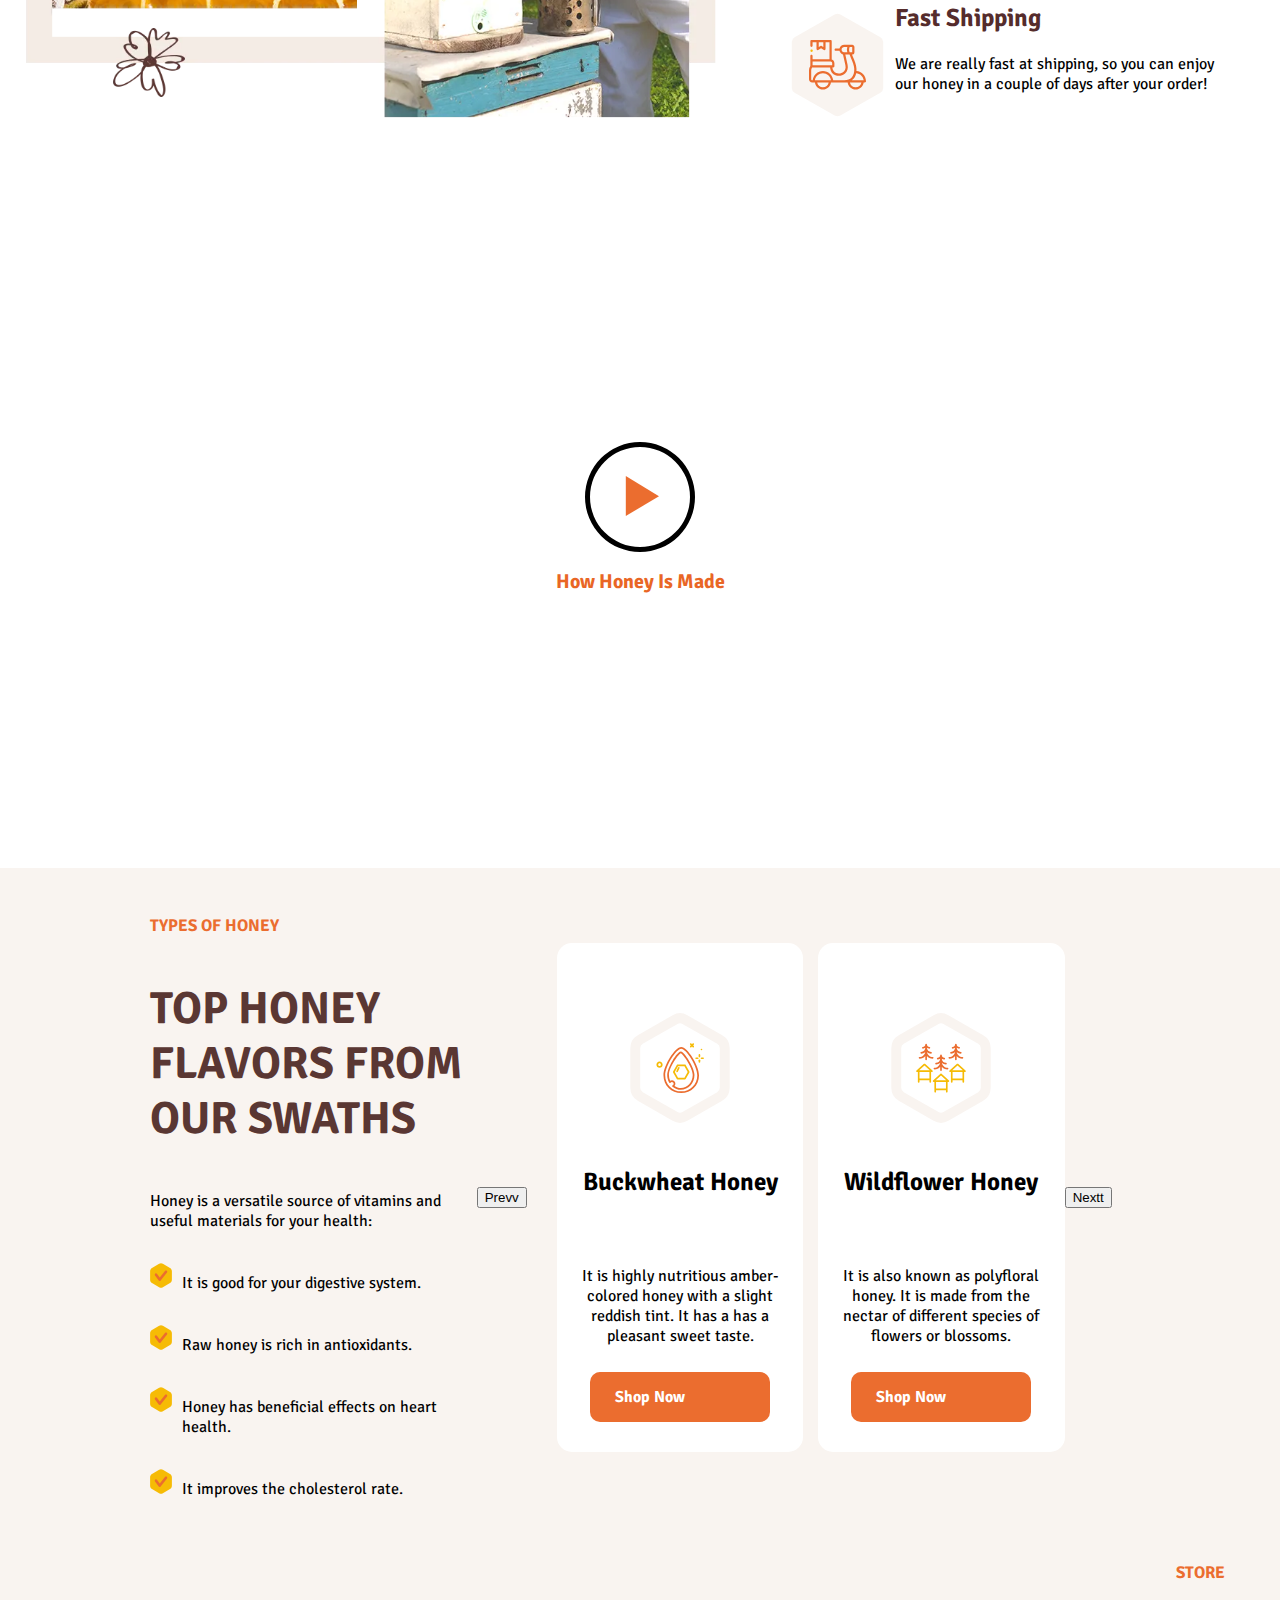
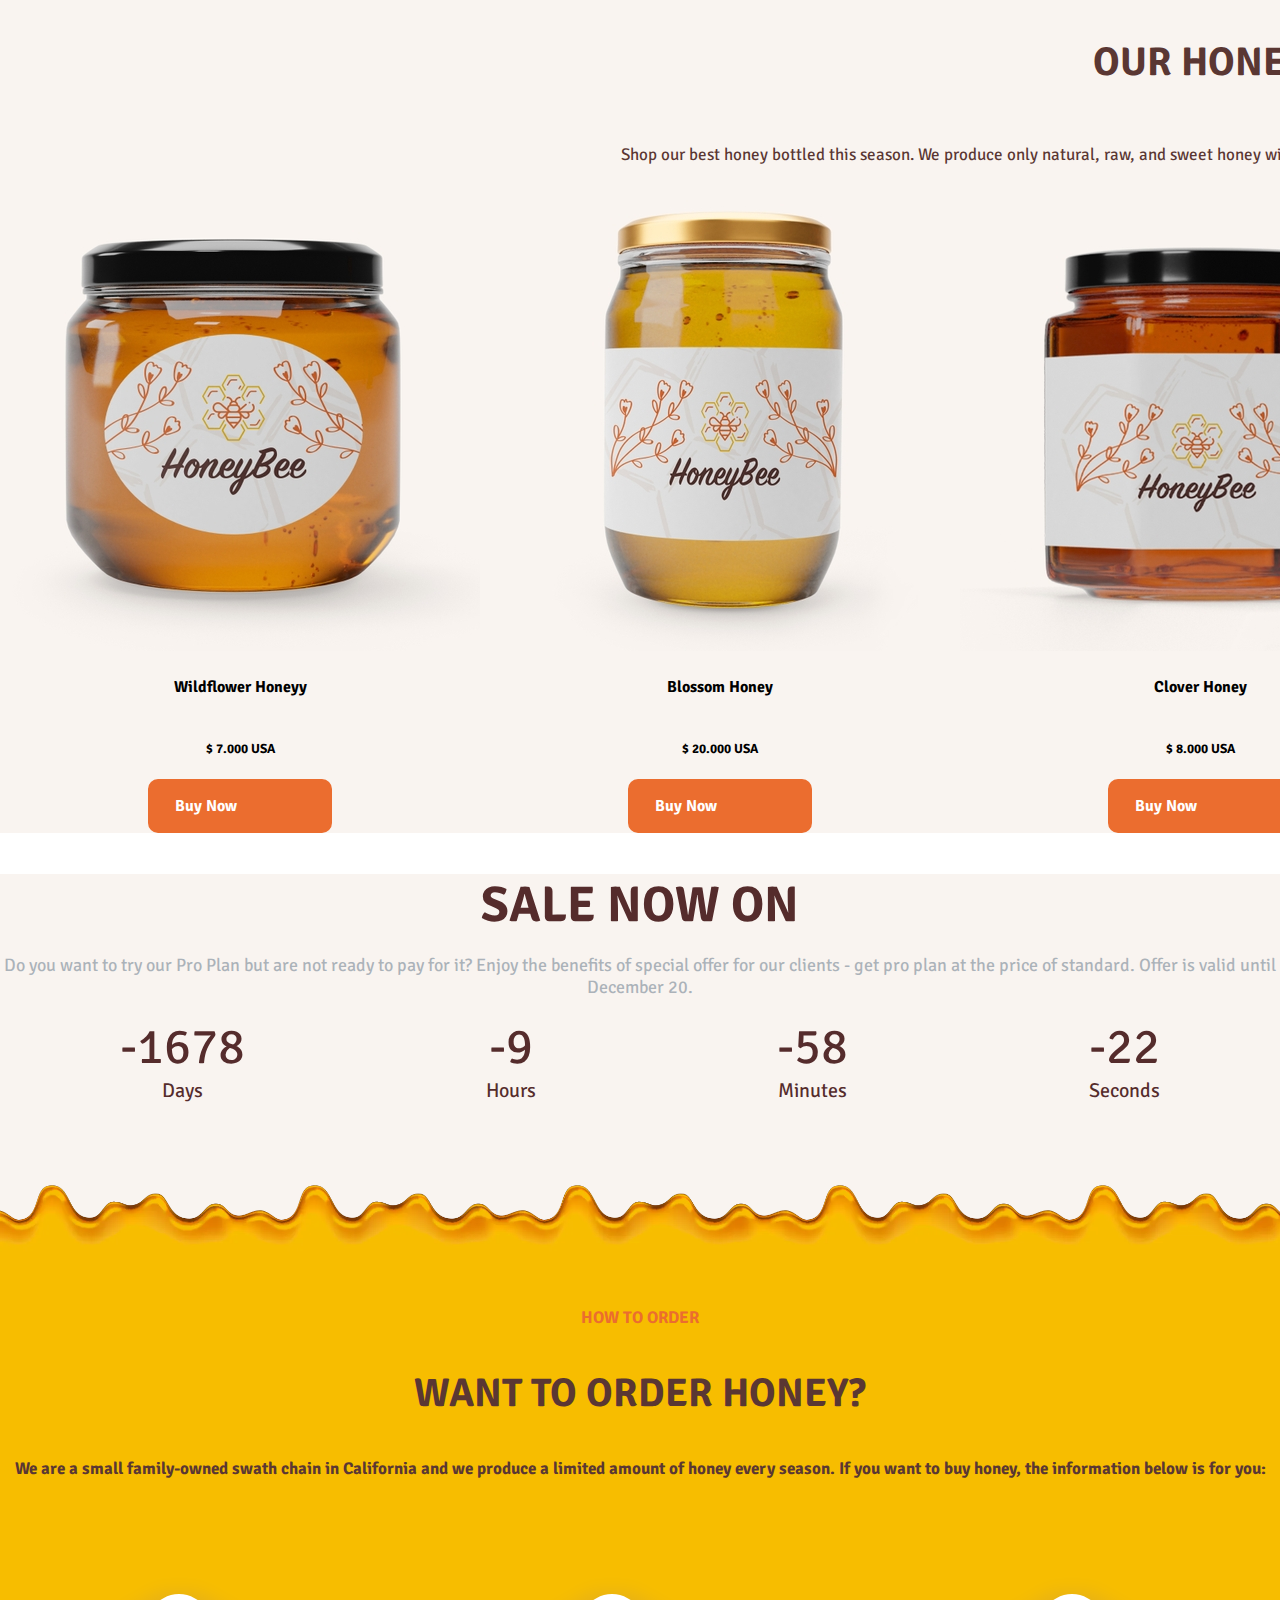
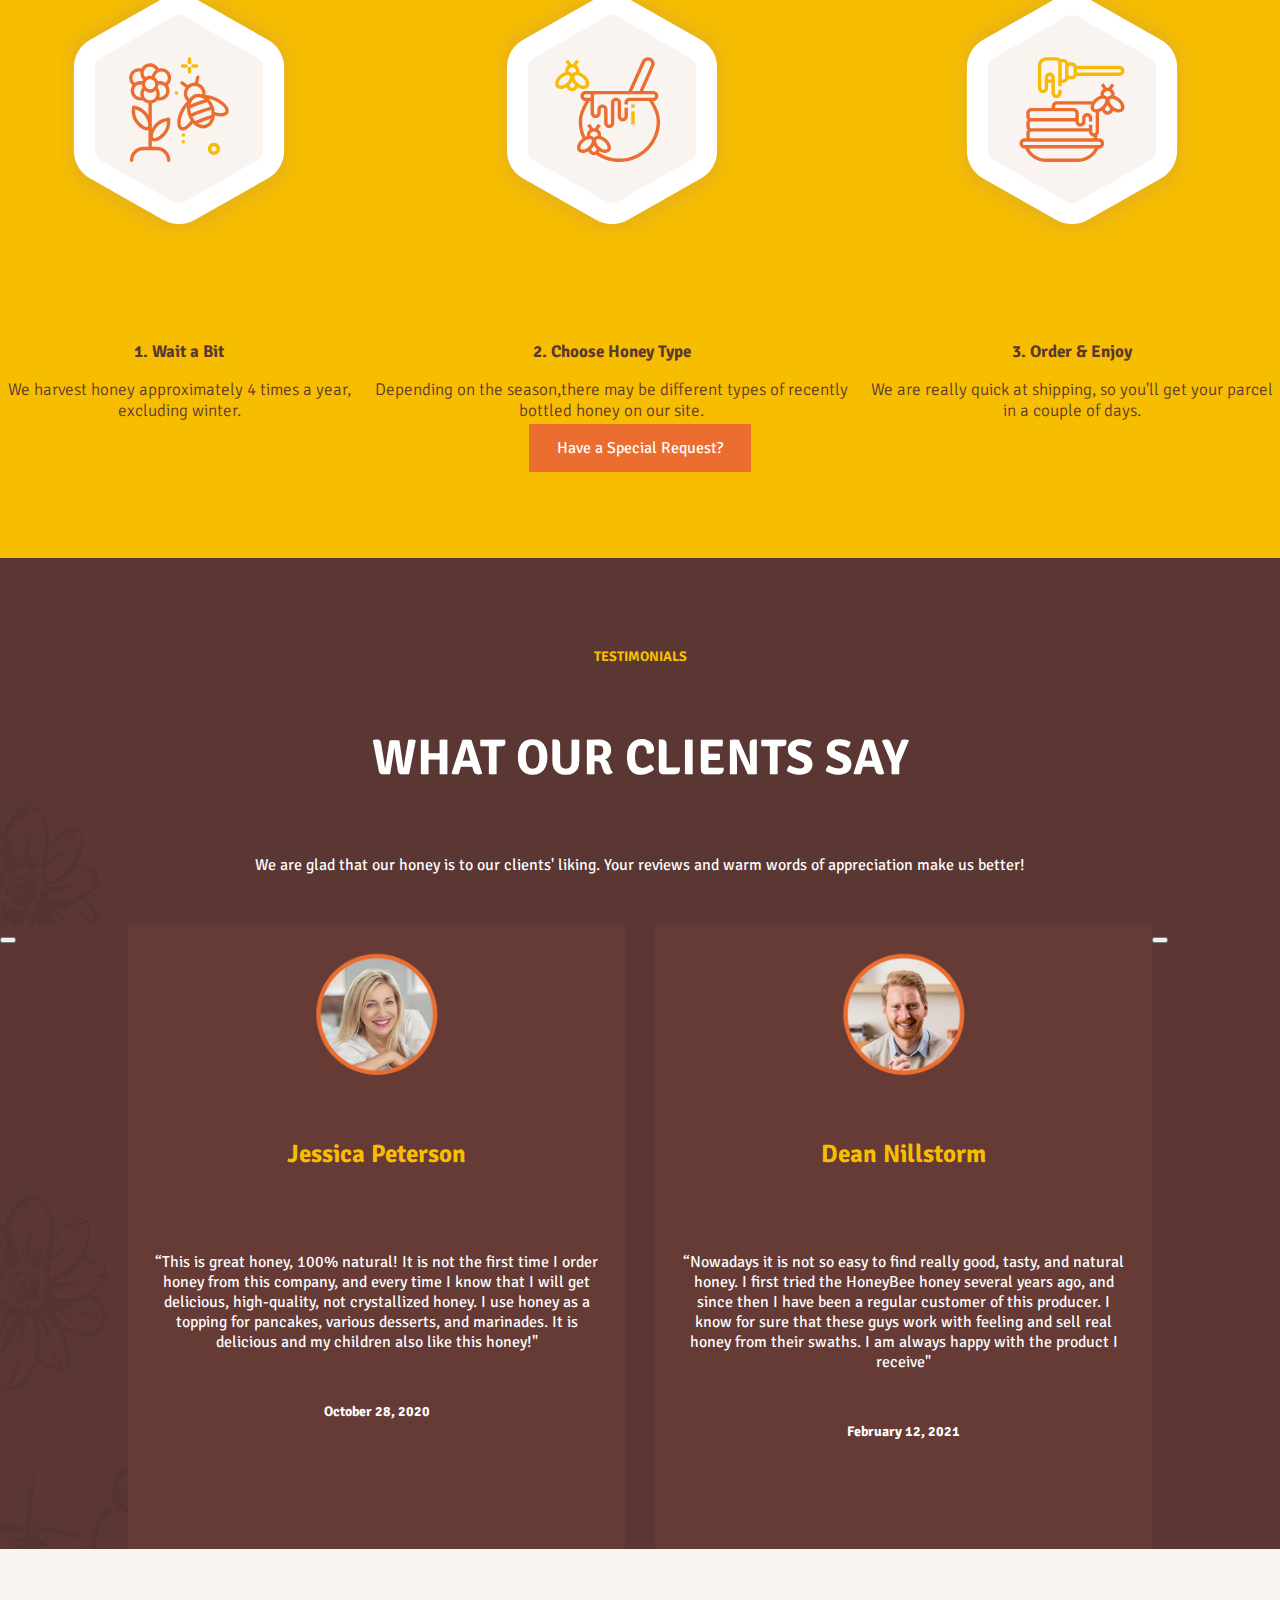
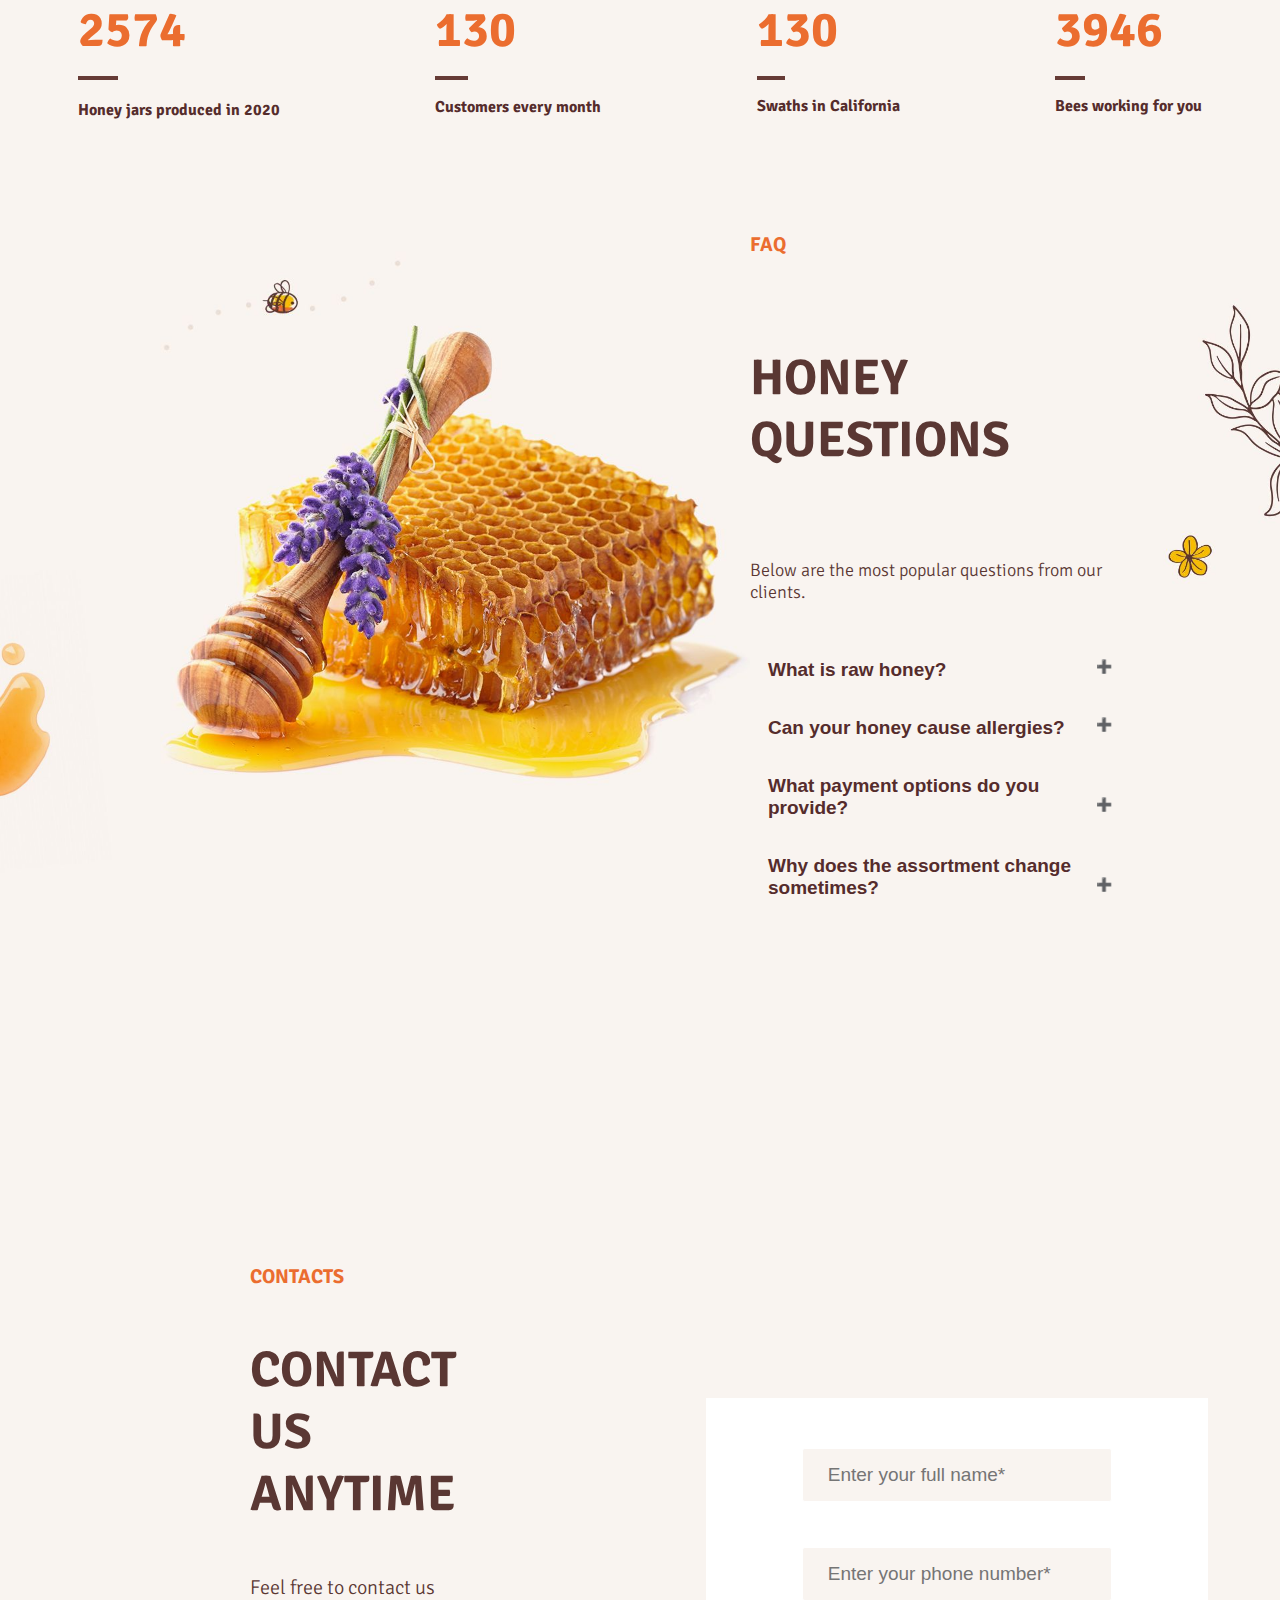
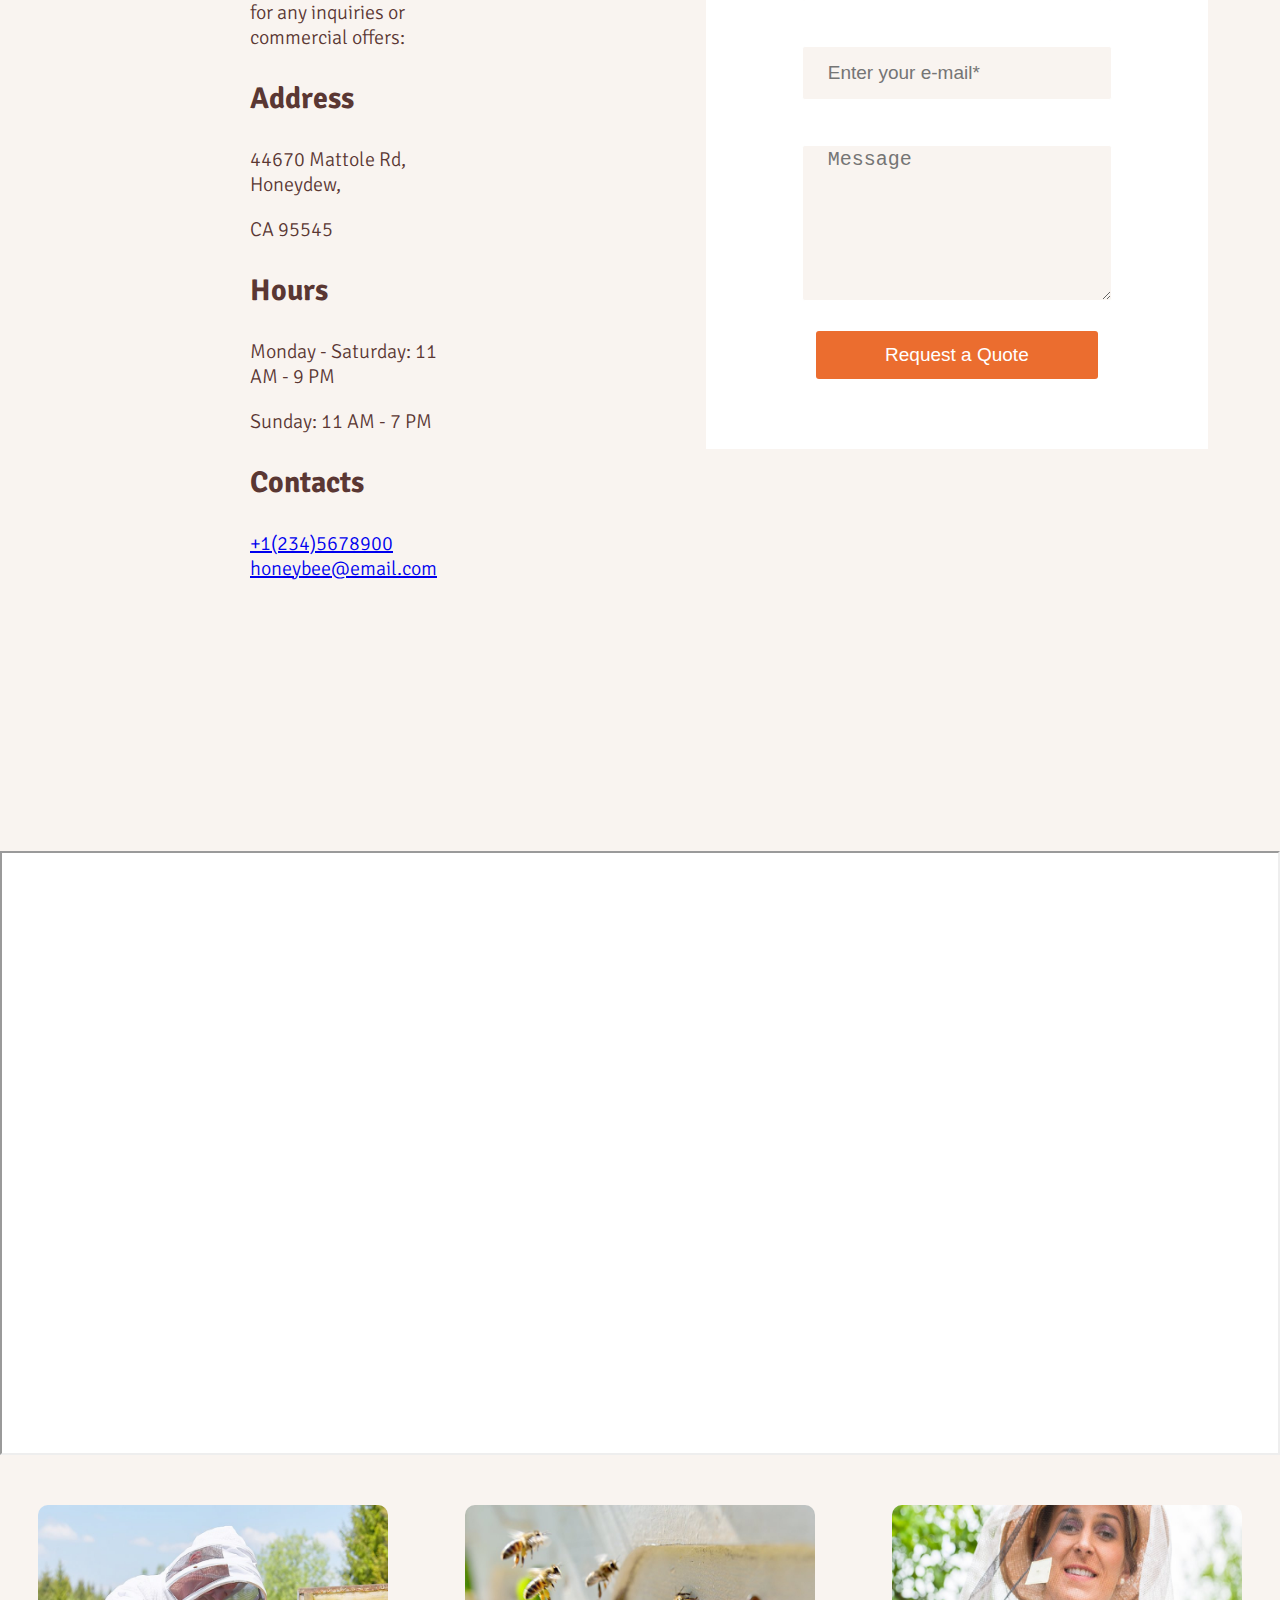
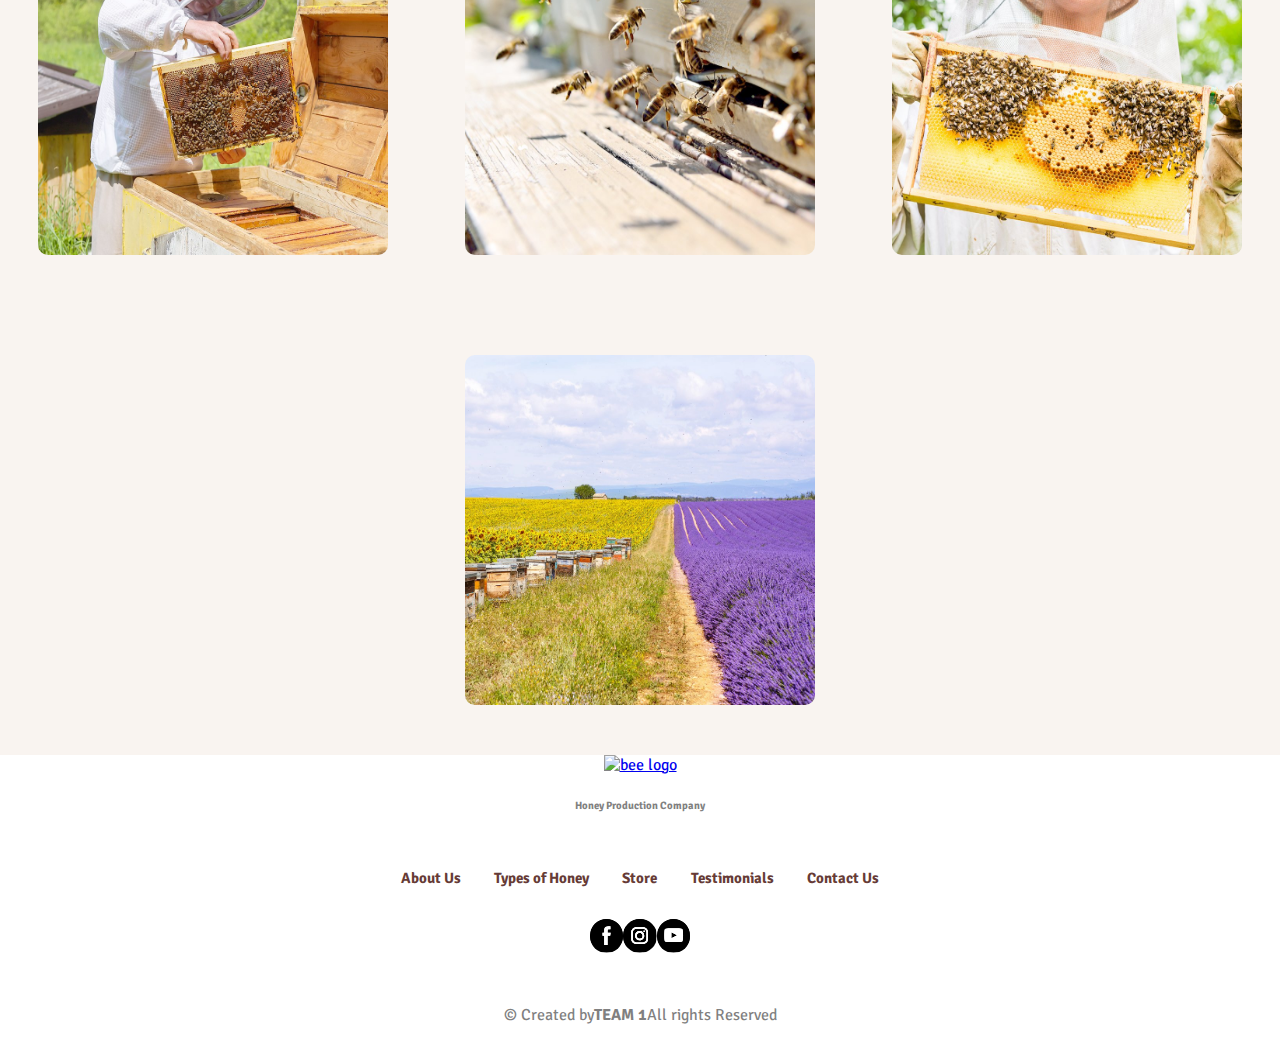
==== commit a7279a5a: "Final fix of buttons" ====
--- a/index.html
+++ b/index.html
@@ -312,9 +312,9 @@
                 </p>
           </div>
           <div class="testimonials-block">
-                <div><button class="btn-outline-warning btn-primary prev" style=" background-color: #663B36; height: 500px"></button></div>
+                <div><button class="btn-outline-warning btn-primary prev"></button></div>
                 <div class="slides"></div>
-                <div><button class="btn-outline-warning btn-primary next" style=" background-color: #663B36; height: 500px"></button></div>
+                <div><button class="btn-outline-warning btn-primary next"></button></div>
          </div>       
         </nav>
 
